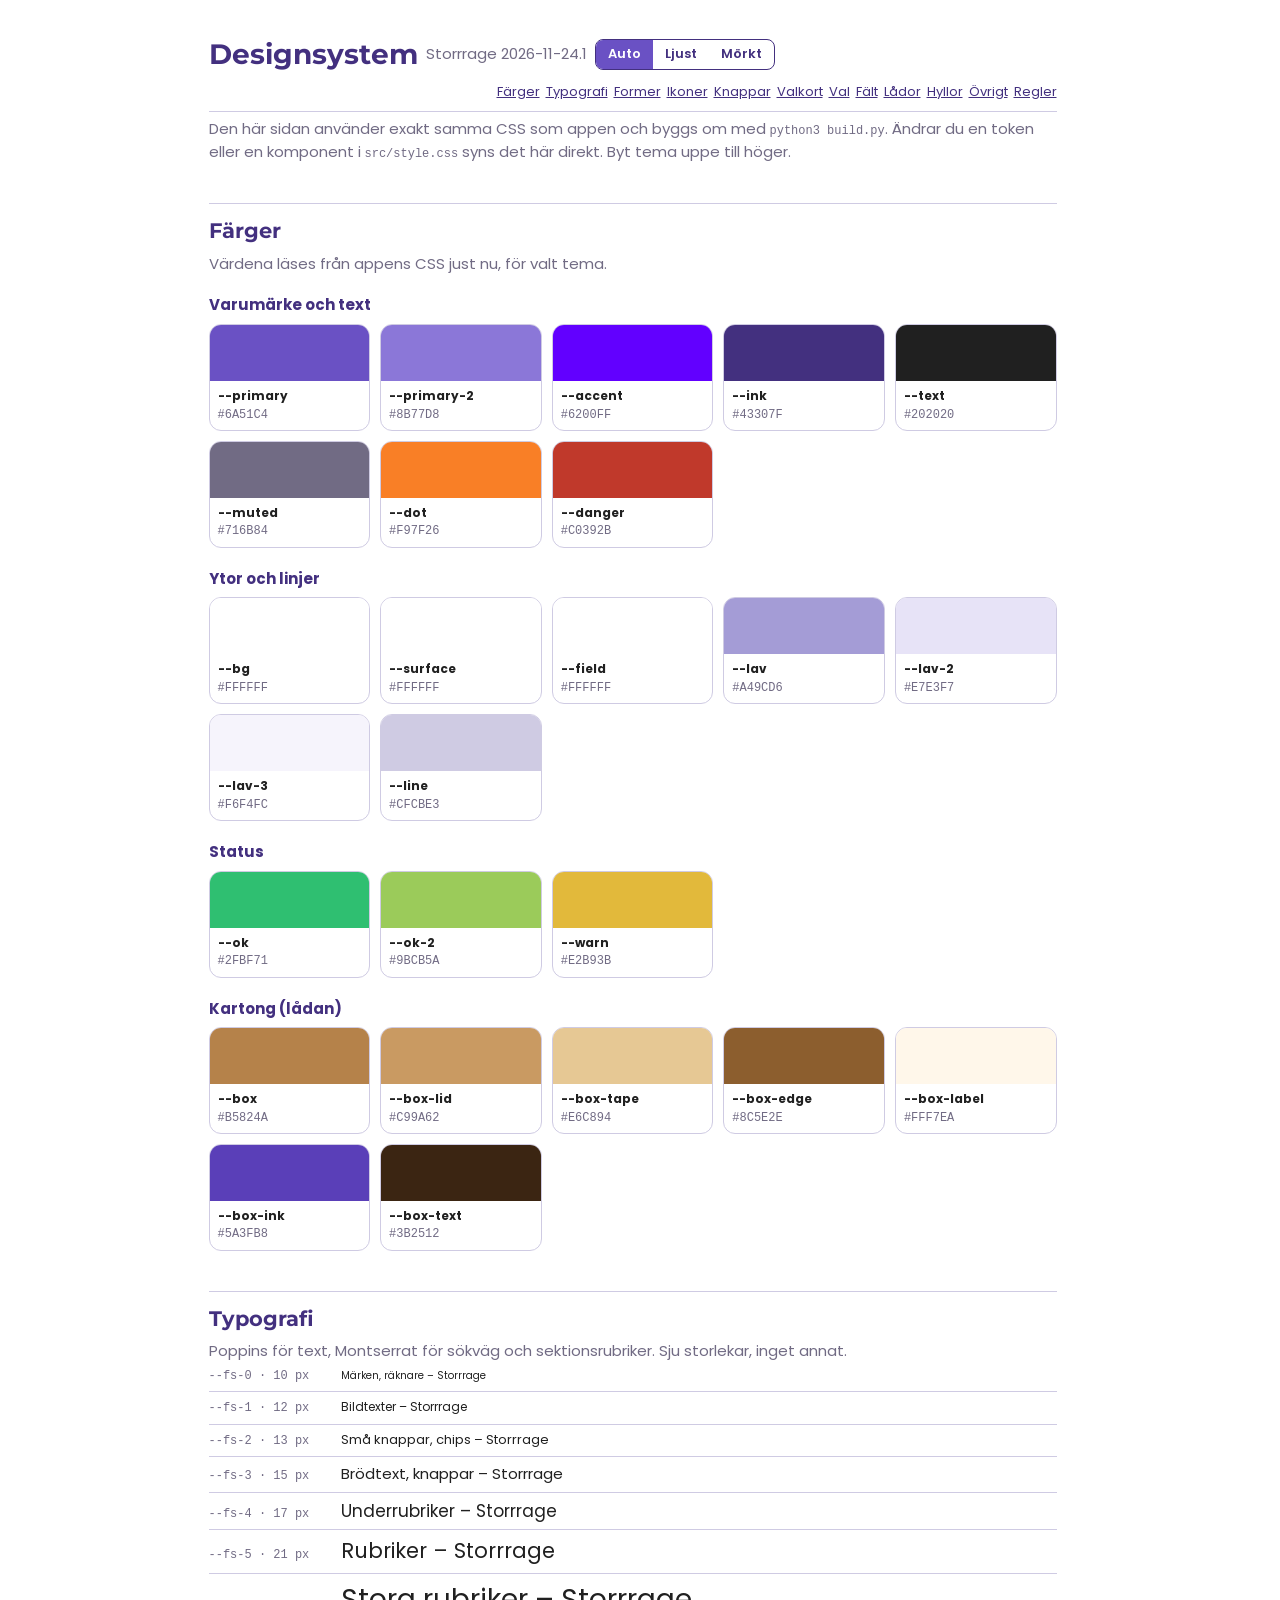
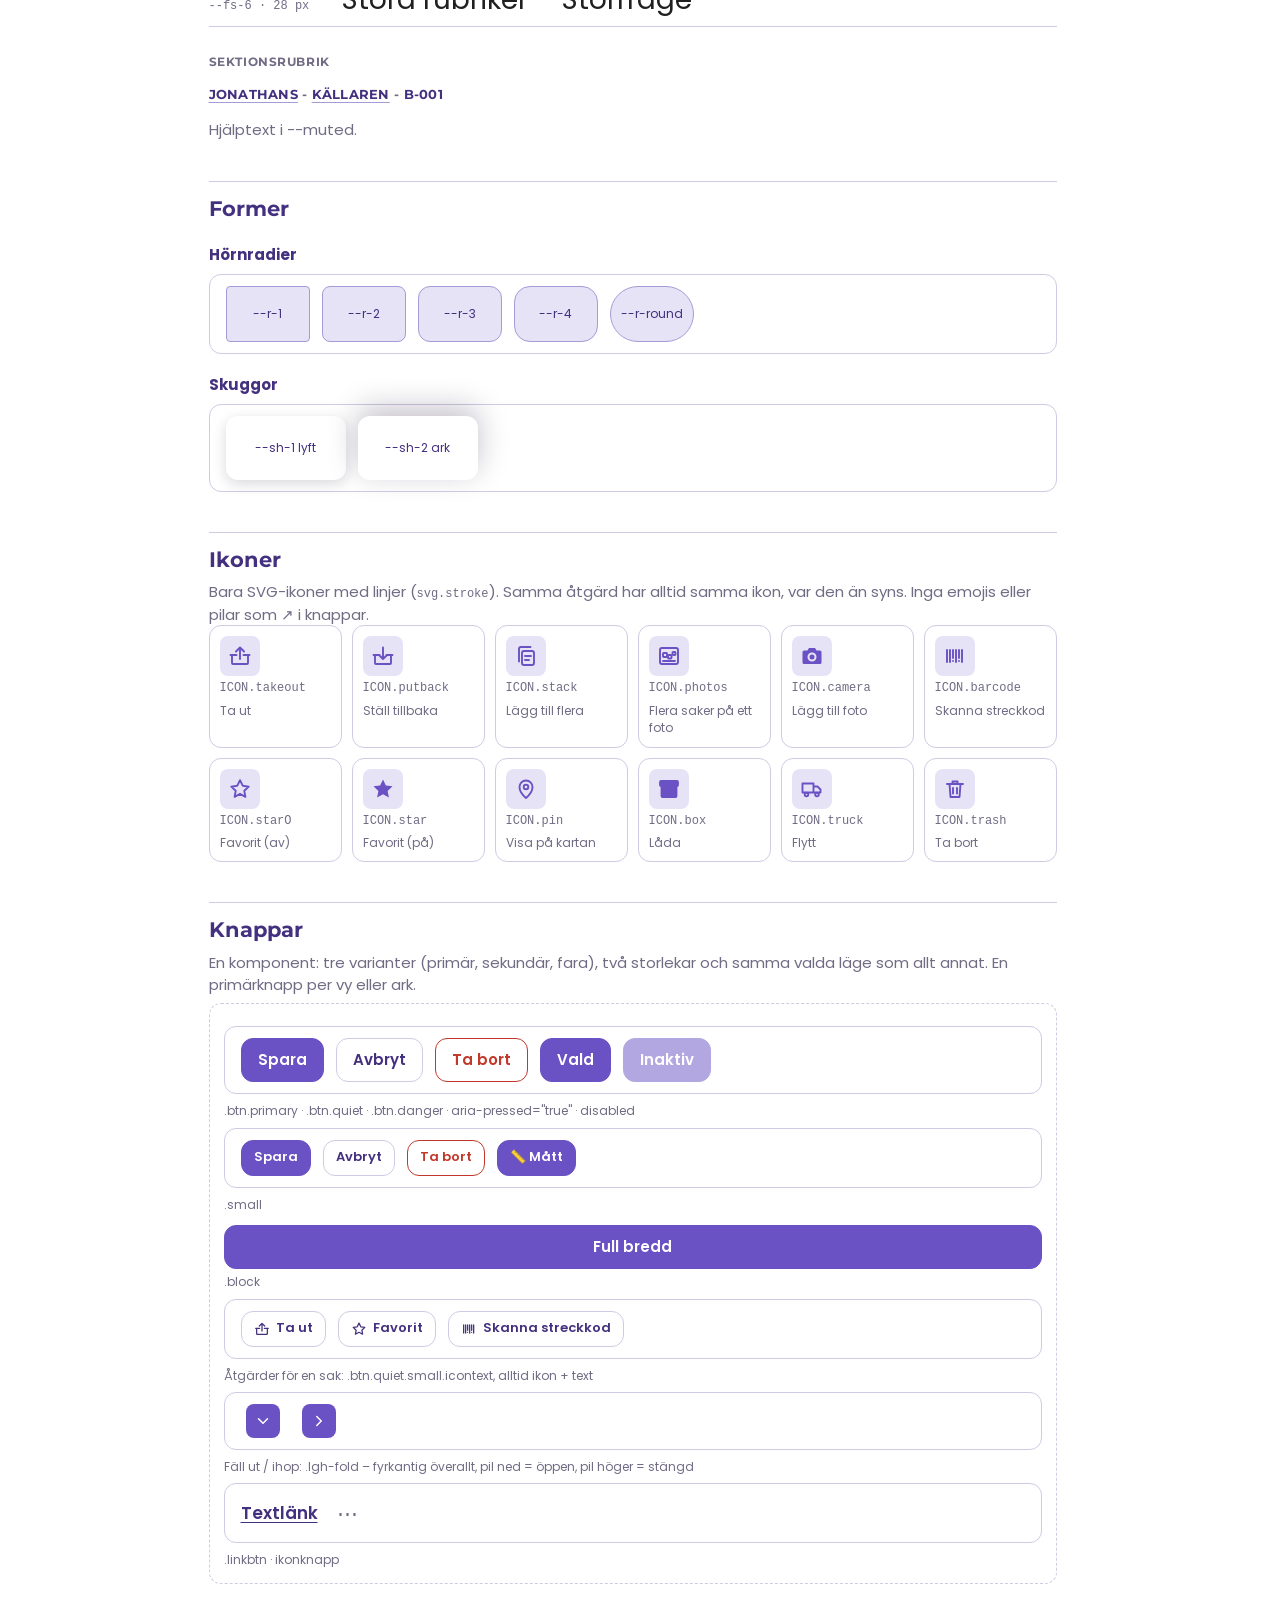
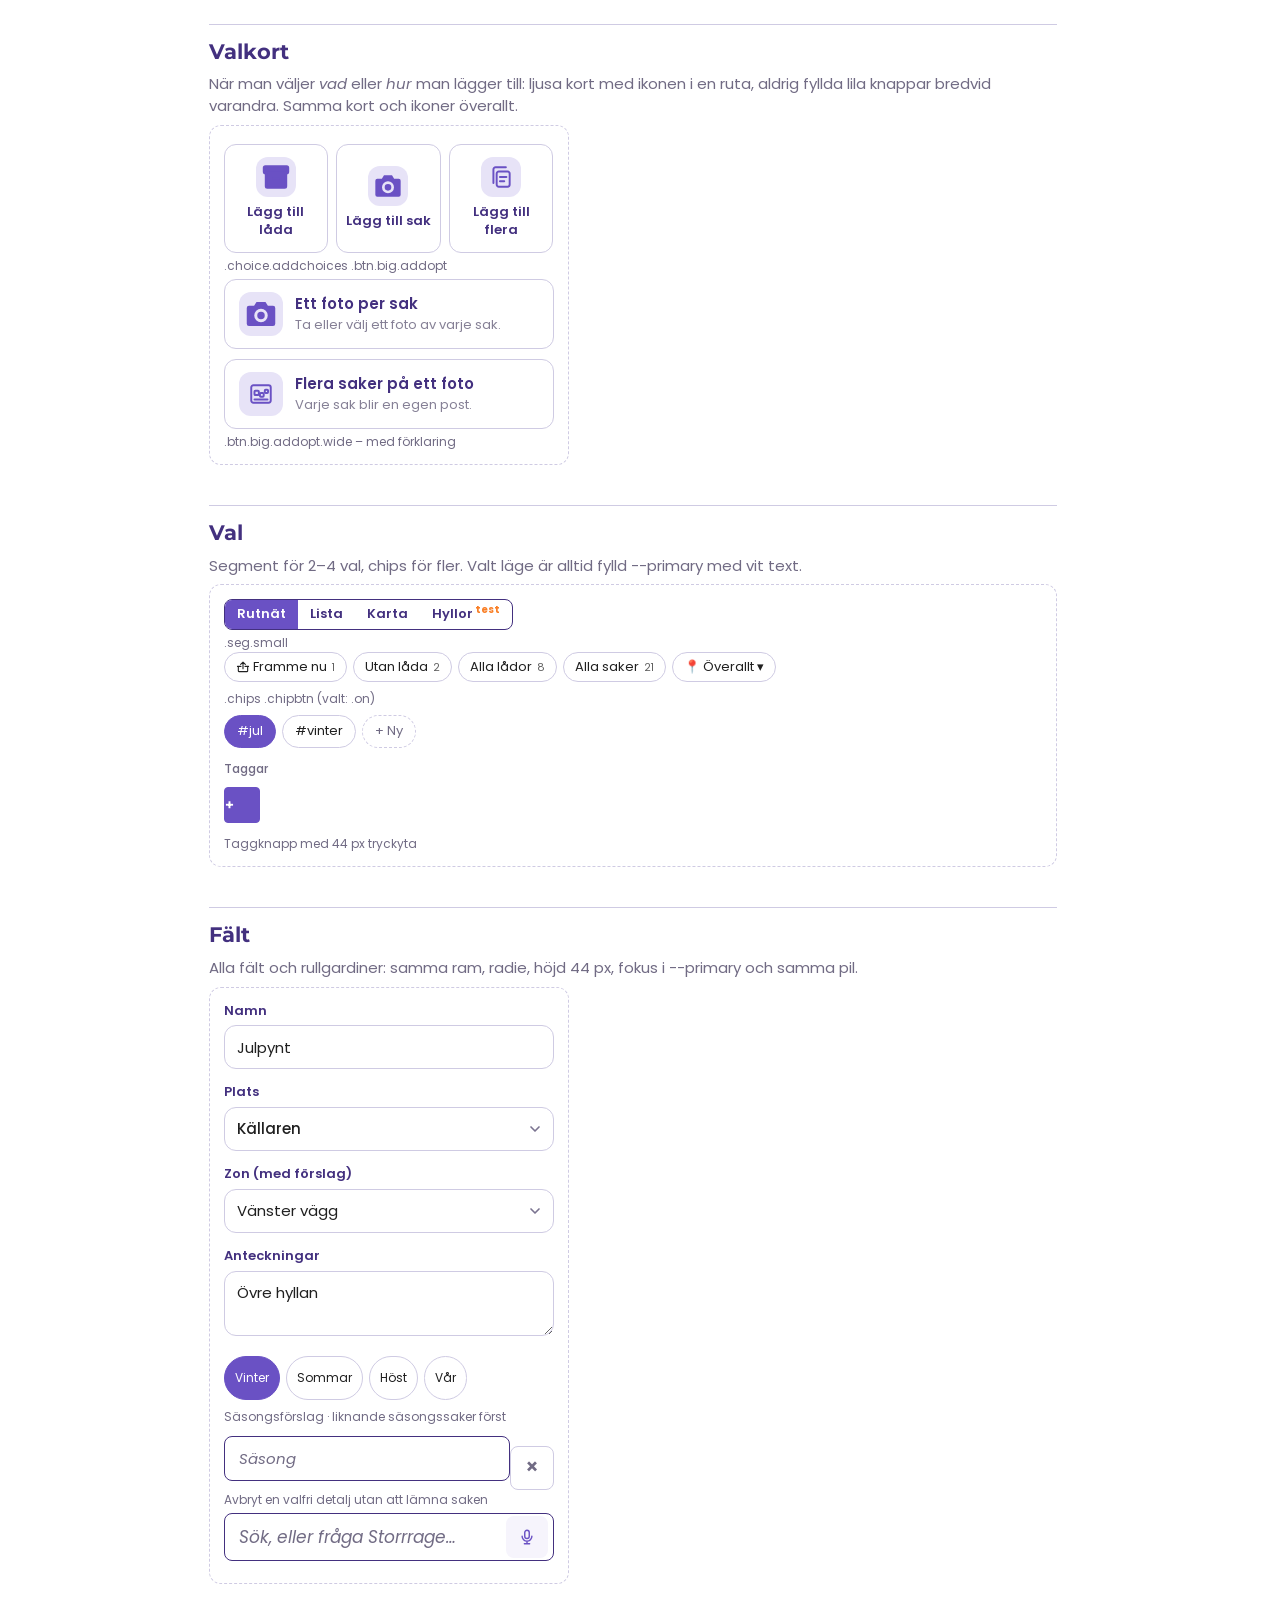
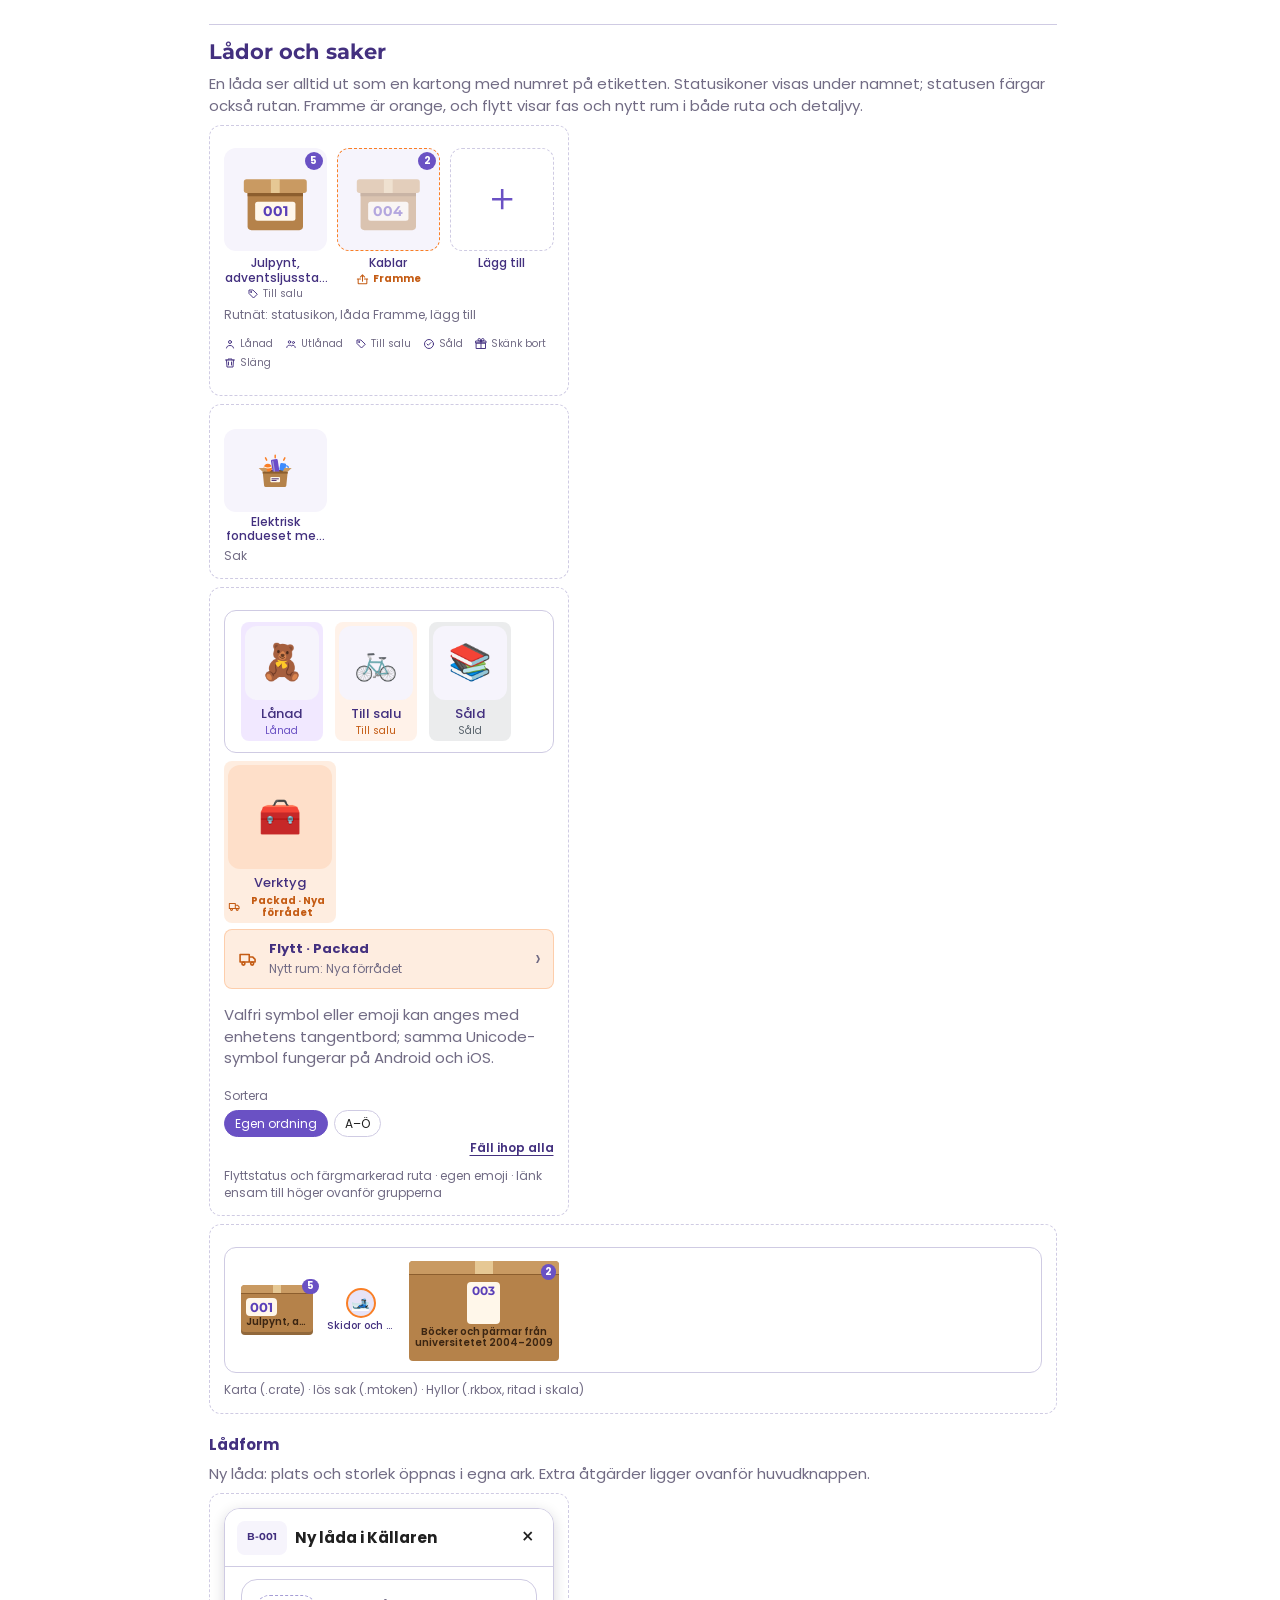
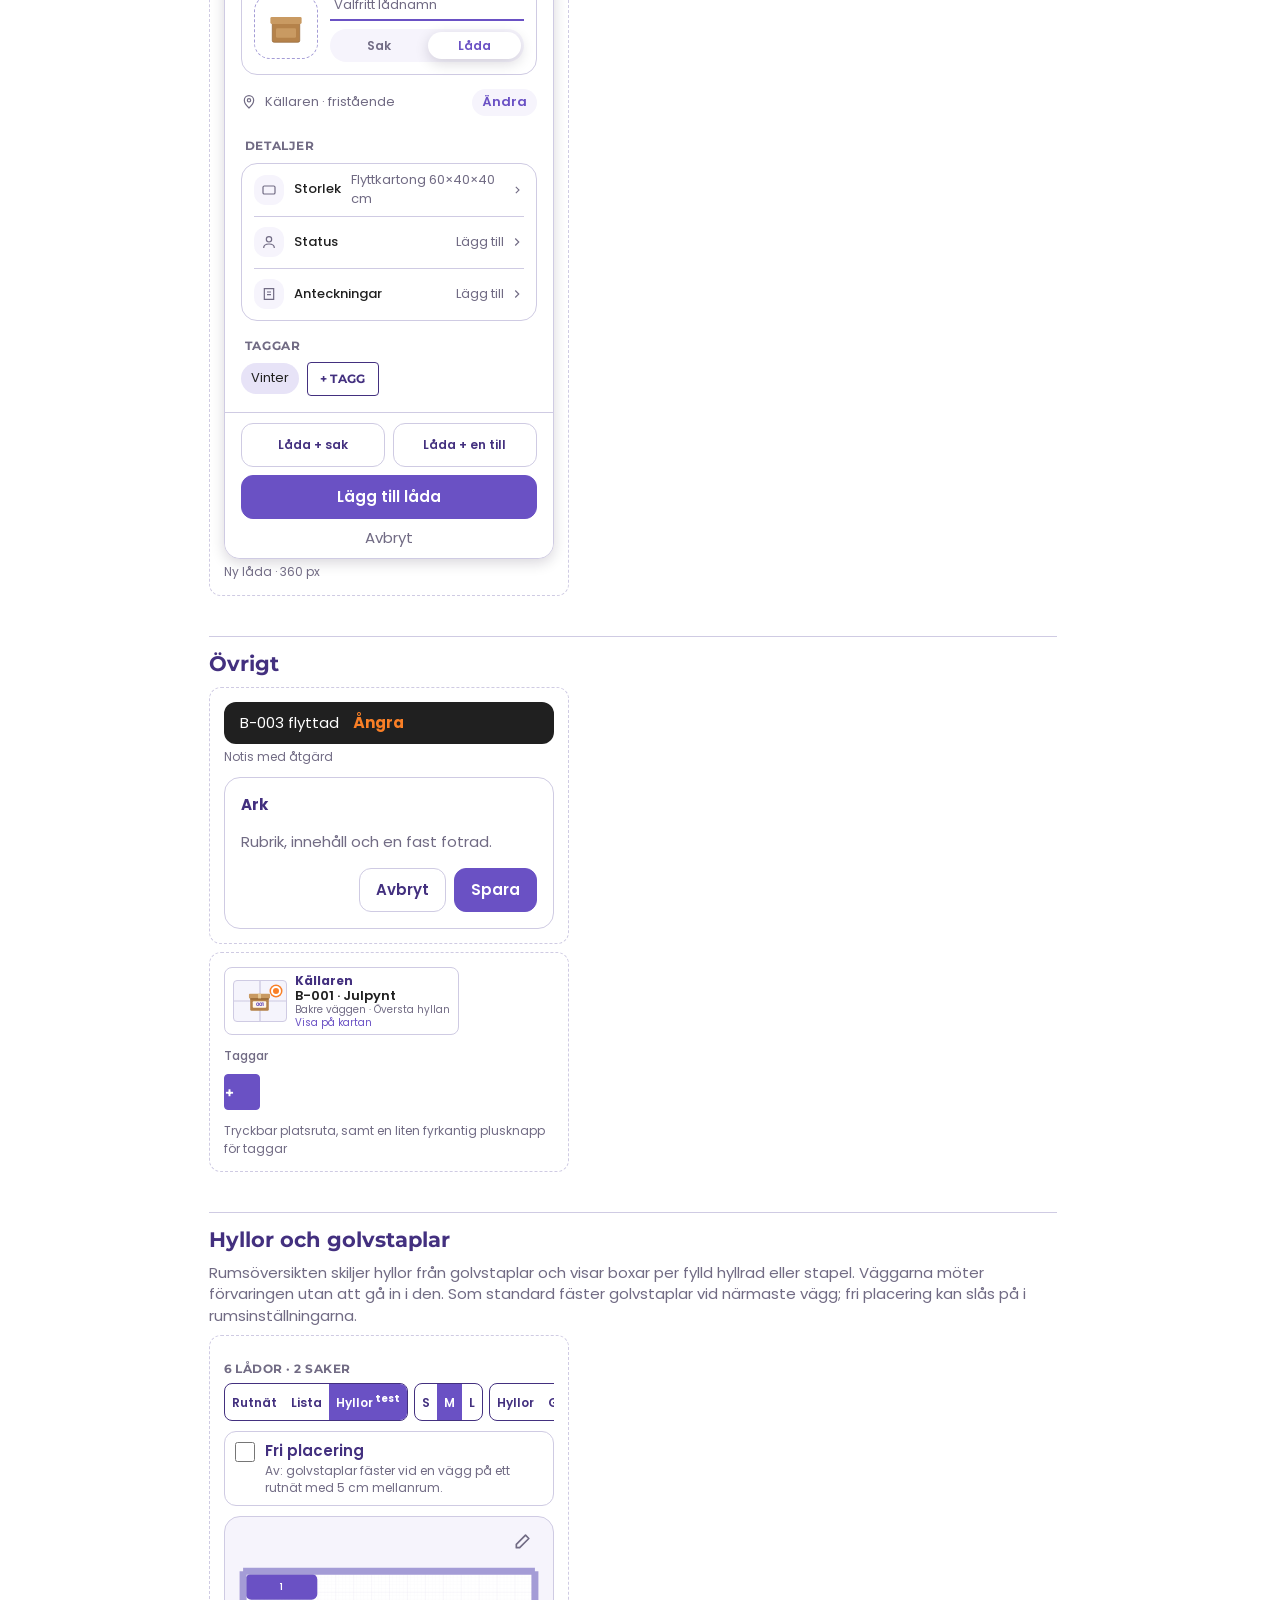
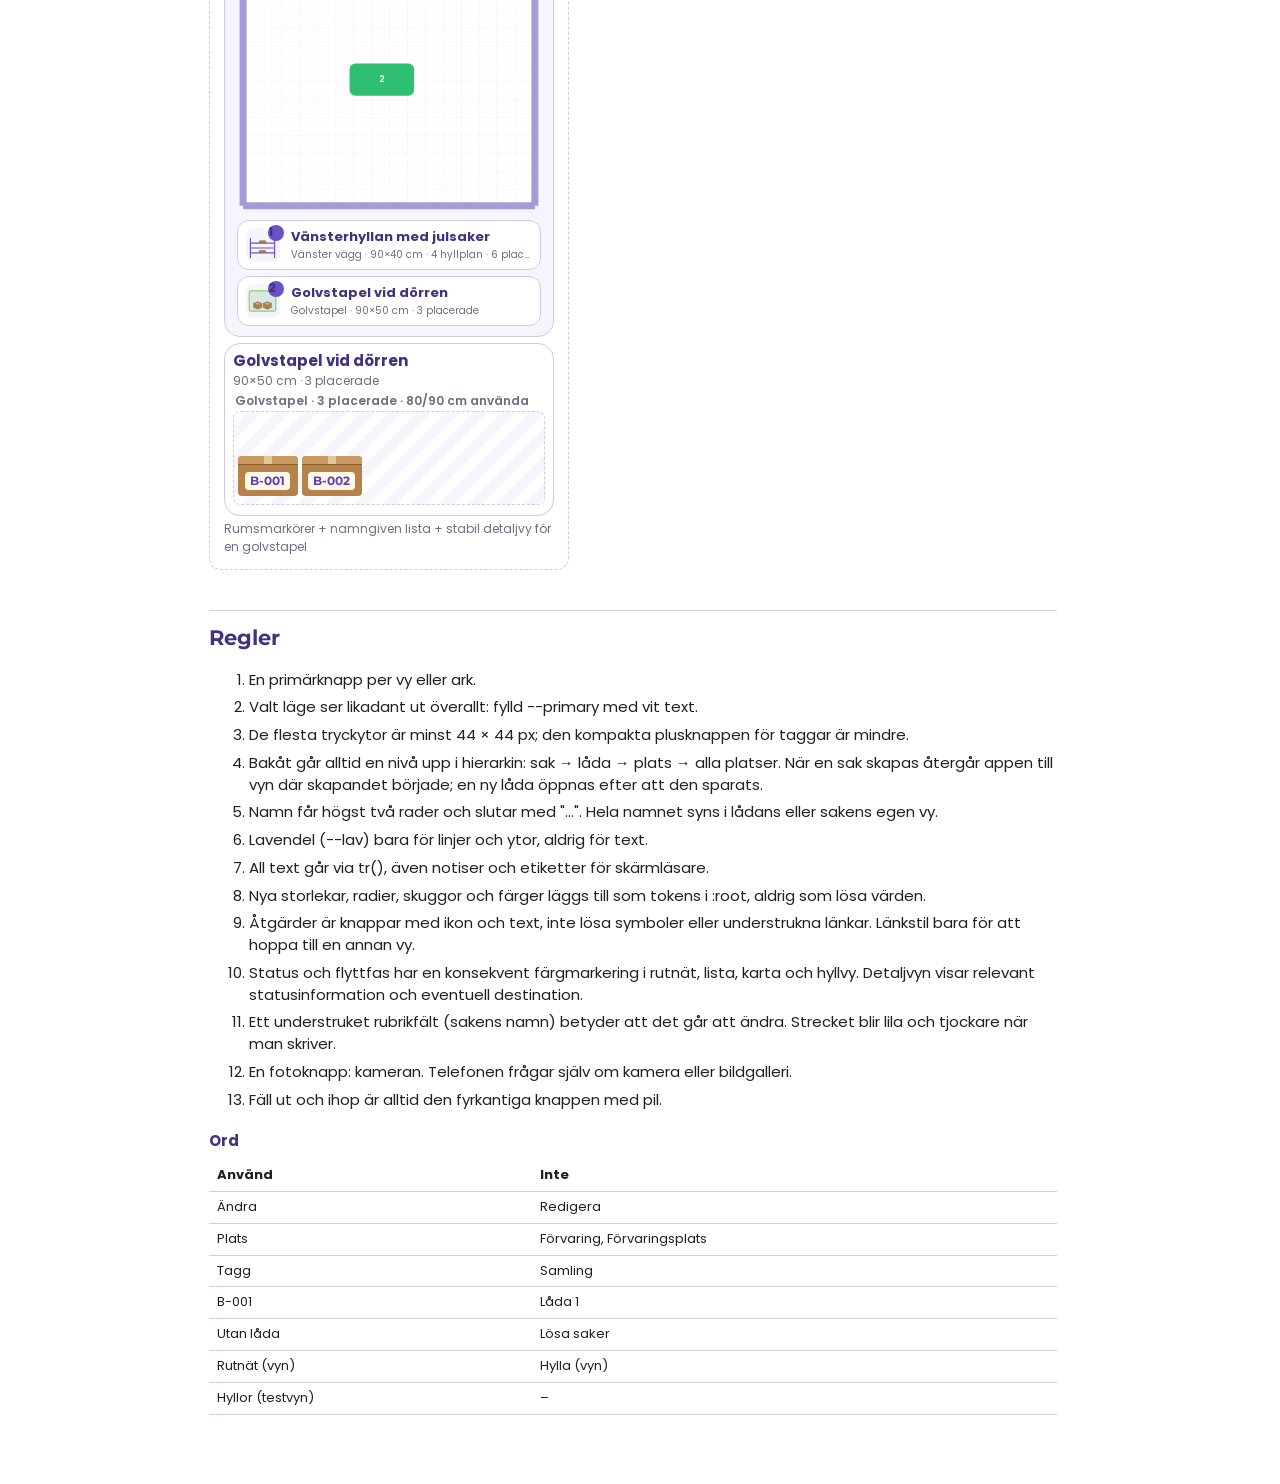
==== styleguide.html @ 36dd6cde "Itemsidan i add-designen Samma komponenter (ad-) som lådformuläret: foto och namn i kort, pillerknap" ====
<!doctype html>
<html lang="sv">
<head>
<meta charset="utf-8">
<meta name="viewport" content="width=device-width, initial-scale=1, viewport-fit=cover">
<title>Storrrage – designsystem</title>
<style>
@font-face{font-family:Poppins;src:url("./fonts/Poppins-Regular.ttf") format("truetype");font-style:normal;font-weight:400;font-display:swap}
@font-face{font-family:Poppins;src:url("./fonts/Poppins-Medium.ttf") format("truetype");font-style:normal;font-weight:500;font-display:swap}
@font-face{font-family:Poppins;src:url("./fonts/Poppins-SemiBold.ttf") format("truetype");font-style:normal;font-weight:600;font-display:swap}
@font-face{font-family:Poppins;src:url("./fonts/Poppins-Bold.ttf") format("truetype");font-style:normal;font-weight:700;font-display:swap}
@font-face{font-family:Poppins;src:url("./fonts/Poppins-Italic.ttf") format("truetype");font-style:italic;font-weight:400;font-display:swap}
@font-face{font-family:Montserrat;src:url("./fonts/Montserrat-Bold.ttf") format("truetype");font-style:normal;font-weight:700;font-display:swap}
:root{
  --primary:#6A51C4; --primary-2:#8B77D8; --accent:#6200FF; --lav:#A49CD6; --lav-2:#E7E3F7; --lav-3:#F6F4FC;
  --dot:#F97F26; --black:#202020; --bg:#FFFFFF; --surface:#FFFFFF; --ink:#43307F; --text:#202020; --muted:#716B84; --line:#CFCBE3; --danger:#C0392B;
  --tile:#6A51C4; --tile-ink:#FFFFFF; --current:#202020; --field:#FFFFFF;
  --ui:"Poppins", "Segoe UI", Roboto, Arial, sans-serif;
  --caps:"Montserrat", "Poppins", Arial, sans-serif;
  --tabh:62px;
  --fs-0:.625rem; --fs-1:.75rem; --fs-2:.8125rem; --fs-3:.9375rem; --fs-4:1.0625rem; --fs-5:1.3125rem; --fs-6:1.75rem;
  --r-1:4px; --r-2:8px; --r-3:12px; --r-4:16px; --r-round:999px;
  --sh-1:0 4px 14px rgba(20,8,40,.16); --sh-2:0 -8px 30px rgba(20,8,40,.25);
  --ok:#2FBF71; --ok-2:#9BCB5A; --warn:#E2B93B;
  --box:#B5824A; --box-lid:#C99A62; --box-tape:#E6C894; --box-edge:#8C5E2E; --box-label:#FFF7EA; --box-ink:#5A3FB8; --box-text:#3B2512;
  box-sizing:border-box; color-scheme:light;
  padding-top:env(safe-area-inset-top,0px); padding-bottom:env(safe-area-inset-bottom,0px);
}
html{scrollbar-gutter:stable}
@media (prefers-color-scheme:dark){ :root:not([data-theme="light"]){
  --bg:#17151F; --surface:#221F2D; --ink:#E7E2F8; --text:#ECEAF2; --muted:#A9A3BD; --line:#3A3550; --lav-2:#2D2842; --lav-3:#1F1C2A; --accent:#B6A1FF;
  --tile:#7A63D3; --current:#000000; --field:#17151F; --primary:#7A63D3; --primary-2:#9583DE; color-scheme:dark; } }
:root[data-theme="dark"]{ --bg:#17151F; --surface:#221F2D; --ink:#E7E2F8; --text:#ECEAF2; --muted:#A9A3BD; --line:#3A3550; --lav-2:#2D2842; --lav-3:#1F1C2A; --accent:#B6A1FF;
  --tile:#7A63D3; --current:#000000; --field:#17151F; --primary:#7A63D3; --primary-2:#9583DE; color-scheme:dark; }
*,*::before,*::after{box-sizing:inherit}
html{scroll-padding-top:env(safe-area-inset-top,0px);-webkit-text-size-adjust:100%}
html,body{max-width:100%;overflow-x:clip}
body{min-height:100vh;min-height:100dvh;margin:0;background:var(--bg);color:var(--text);font-family:var(--ui);font-size:var(--fs-3);line-height:1.45;-webkit-font-smoothing:antialiased}
img{max-width:100%;display:block}
button,input,select,textarea{font:inherit;color:inherit}
button{cursor:pointer}
:focus-visible{outline:2px solid var(--accent);outline-offset:2px}
svg{width:1em;height:1em;fill:currentColor}

/* top bar */
.topbar{position:sticky;top:env(safe-area-inset-top,0px);z-index:5;background:var(--bg);display:flex;align-items:center;justify-content:space-between;padding:12px 16px}
.logo{width:32px;height:32px;border:none;background:none;padding:0;display:block}
.logo .logosvg,.logobig .logosvg{width:100%;height:100%;display:block}
.logobig{width:132px;height:132px;margin:0 auto}
.burger{border:none;background:none;padding:6px;color:var(--ink);display:grid;place-items:center}
.burger svg{width:30px;height:30px}
.statusline{margin:10px 16px 4px;font-size:var(--fs-2);color:var(--muted)}
.wrap{max-width:560px;margin:0 auto;padding:6px 16px calc(var(--tabh) + 96px + env(safe-area-inset-bottom,0px))}
body.onboarding .tabbar,body.onboarding .fab,body.onboarding .topbar{display:none}

/* headings */
.crumbs{font-family:var(--caps);font-weight:700;font-size:var(--fs-2);letter-spacing:.02em;color:var(--ink);text-transform:uppercase;margin:14px 0 2px;line-height:1.5;word-break:break-word}
.crumbs button{border:none;background:none;padding:0;font:inherit;color:inherit;letter-spacing:inherit;text-transform:inherit;text-decoration:underline;text-decoration-color:var(--lav);text-underline-offset:3px}
.crumbs .sep{color:var(--muted)}
.tagline{font-family:var(--caps);font-weight:700;font-size:var(--fs-1);letter-spacing:.04em;color:var(--muted);text-transform:uppercase;margin:0 0 18px}
h2.section{font-family:var(--caps);font-weight:700;font-size:var(--fs-1);letter-spacing:.05em;color:var(--muted);text-transform:uppercase;margin:26px 0 10px}
.hint{color:var(--muted);font-size:var(--fs-3)}
.proof{color:var(--muted);font-size:var(--fs-1)}
.pf-name-hint{margin:-6px 0 10px}
.center{text-align:center}
.status{margin-top:40px;color:var(--muted);text-align:center}

/* tiles */
.grid{display:grid;grid-template-columns:repeat(2,minmax(0,1fr));gap:16px;margin-top:10px}
@media (min-width:520px){.grid{grid-template-columns:repeat(3,minmax(0,1fr))}}
.tile{position:relative;aspect-ratio:6/5;border-radius:var(--r-1);border:none;background:var(--tile);color:var(--tile-ink);display:flex;flex-direction:column;align-items:center;justify-content:center;padding:10px;text-align:center;font-weight:700;font-size:var(--fs-3);line-height:1.25;-webkit-user-select:none;user-select:none;-webkit-touch-callout:none;min-width:0}
.tile .tname{overflow-wrap:break-word;hyphens:auto}
.tile .tcode{font-weight:500;font-size:var(--fs-1);opacity:.75;margin-top:4px}
.tile.current{background:var(--current)}
.tile.add{background:transparent;border:1.5px solid var(--ink);color:var(--ink);font-size:var(--fs-5);font-weight:500}
.tile.add .add-sign{font-size:var(--fs-5);line-height:1}
.tile.add .add-label{font-size:var(--fs-2);font-weight:600;margin-top:4px}
.tile:active,.itile:active{transform:scale(.97)}
.dot{position:absolute;top:-5px;right:-5px;width:11px;height:11px;border-radius:50%;background:var(--dot);border:2px solid var(--bg)}
.dot.inline{position:relative;display:inline-block;top:-8px;right:auto;margin-left:2px;width:9px;height:9px;border:none}
.igrid{display:grid;grid-template-columns:repeat(3,minmax(0,1fr));gap:14px 10px;margin-top:10px}
.itile{position:relative;border:none;background:none;padding:0;text-align:center;color:var(--ink);-webkit-user-select:none;user-select:none;-webkit-touch-callout:none;min-width:0}
.itile .timg{position:relative;display:grid;place-items:center;aspect-ratio:1;border-radius:var(--r-2);background:var(--lav-3);overflow:visible}
.itile .timg img{width:100%;height:100%;object-fit:cover;border-radius:var(--r-2)}
.itile .ticon{font-size:2.2rem;line-height:1;font-family:"Noto Color Emoji","Apple Color Emoji","Segoe UI Emoji",sans-serif}
.itile .tname{display:block;font-weight:500;font-size:var(--fs-2);line-height:1.25;margin-top:6px;overflow-wrap:break-word;hyphens:auto}
.tilestatus,.tileout{display:flex;align-items:center;justify-content:center;gap:4px;margin-top:3px;font-size:var(--fs-0);line-height:1.2}
.tilestatus{color:var(--muted)}
.tilestatus svg{width:12px;height:12px;flex:none;color:var(--ink)}
.tileout{color:var(--dot);font-weight:700}
.tileout svg{width:13px;height:13px;flex:none}
.status-samples{display:flex;flex-wrap:wrap;gap:4px 12px;margin:12px 0}
.itile .tcap{display:flex;gap:3px;justify-content:center;align-items:center;font-size:var(--fs-1);color:var(--muted);margin-top:2px}
.itile .tcap svg{width:11px;height:11px}
.itile.add .timg{border:1.5px dashed var(--line);background:transparent;font-size:var(--fs-6);color:var(--ink)}

/* box page bar */
.boxbar{display:flex;align-items:center;gap:8px;margin:-6px 0 6px;flex-wrap:wrap}
.qr{width:44px;height:44px;padding:4px;background:#fff;border:1px solid var(--line);border-radius:var(--r-1)}
.qr svg{width:100%;height:100%;display:block;fill:initial}
.bphoto{width:44px;height:44px;padding:0;border:none;border-radius:var(--r-1);overflow:hidden;margin-left:auto}
.bphoto img{width:100%;height:100%;object-fit:cover}

/* inputs */
.input,.search{width:100%;padding:11px 14px;border:1.5px solid var(--ink);border-radius:var(--r-2);background:var(--field);color:var(--text)}
.input::placeholder,.search::placeholder,.fl input::placeholder,.fl textarea::placeholder,.title::placeholder{color:var(--muted);font-style:italic}
.search{margin:0 0 8px}
.title{width:100%;border:none;border-bottom:1.5px solid var(--line);background:transparent;font-family:var(--caps);font-weight:700;font-size:var(--fs-4);color:var(--ink);padding:6px 0;margin:2px 0 14px;text-transform:uppercase;letter-spacing:.01em}
.title:focus{outline:none;border-bottom-color:var(--accent)}
.fl{position:relative;border:1.5px solid var(--ink);border-radius:var(--r-2);margin:10px 0;background:var(--field)}
.fl input,.fl textarea,.fl select{width:100%;border:none;background:transparent;padding:11px 14px;color:var(--text);border-radius:var(--r-2);min-width:0}
.fl textarea{min-height:68px;resize:vertical}
.fl input:focus,.fl textarea:focus,.fl select:focus{outline:none}
.fl:focus-within{border-color:var(--accent)}
.fl > label{position:absolute;top:-9px;left:10px;padding:0 4px;background:var(--field);font-size:var(--fs-1);color:var(--muted);pointer-events:none;transition:opacity .15s}
.fl input:placeholder-shown ~ label,.fl textarea:placeholder-shown ~ label{opacity:0}
.fl > label.always{opacity:1}
.optional-field{position:relative;padding-right:44px}
.btn.small.optcancel{position:absolute;right:0;top:10px;width:44px;height:44px;min-height:44px;padding:0;border-radius:var(--r-2);color:var(--muted);font-size:var(--fs-5)}
.season-suggestions{margin:0 0 8px}
.season-suggestions .chipbtn{min-height:44px}
.fl.two{display:flex;flex-wrap:wrap;align-items:center}
.fl.two input{flex:1 1 140px}
.fl.two select{flex:1 1 150px;color:var(--muted);font-size:var(--fs-2)}
.notify{display:block;font-size:var(--fs-2);color:var(--muted);padding:0 14px 10px;margin-top:-4px}
.notify.due{color:var(--dot)}
.notify .dot{top:-2px;right:auto;margin-left:4px;position:relative;display:inline-block;border:none}
.fl.att{padding:16px 14px 10px}
.attrow{display:flex;align-items:center;gap:8px;padding:4px 0;color:var(--ink)}
.attrow span{flex:1;min-width:0;overflow-wrap:anywhere}
.attrow button{border:none;background:none;color:var(--ink);padding:4px;display:grid;place-items:center}
.attrow button svg{width:18px;height:18px}
.addfile{display:inline-flex;align-items:center;min-height:44px;background:var(--primary);color:#fff;border-radius:var(--r-2);font-size:var(--fs-2);font-weight:500;padding:8px 12px;cursor:pointer}
.locbox{position:relative;margin:16px 2px 10px}
.locbox .lab{font-size:var(--fs-1);color:var(--muted);font-weight:500}
.locbox p{margin:0;color:var(--ink);padding-right:60px}
.locbox .linkbtn{position:absolute;right:0;top:12px}
.tags{display:flex;flex-wrap:wrap;gap:8px;margin:12px 0}
.tag{border:1.5px solid var(--ink);background:transparent;color:var(--ink);border-radius:var(--r-1);padding:7px 12px;font-family:var(--caps);font-size:var(--fs-1);font-weight:600;text-transform:uppercase;letter-spacing:.03em}
.tag.plus{display:inline-grid;place-items:center;width:36px;height:36px;min-width:0;min-height:0;background:var(--primary);border-color:var(--primary);color:#fff;font-size:var(--fs-3);padding:0}
.adddetail{color:var(--muted);font-style:italic;margin:4px 0 14px}
.hero{position:relative;width:min(70%,280px);margin:0 auto 10px}
.heroimg{display:block;width:100%;aspect-ratio:1;border:none;padding:0;background:var(--lav-2);border-radius:var(--r-1);overflow:hidden}
.heroimg img{width:100%;height:100%;object-fit:contain;background:#fff}
.heroimg.empty{display:grid;place-items:center}
.heroimg .ticon{font-size:4rem;opacity:.6;font-family:"Noto Color Emoji","Apple Color Emoji","Segoe UI Emoji",sans-serif}
.cam{position:absolute;right:-16px;bottom:-14px;width:46px;height:46px;border-radius:50%;background:var(--primary);color:#fff;display:grid;place-items:center;cursor:pointer;box-shadow:var(--sh-1)}
.cam svg{width:20px;height:20px}
button.cam{border:0;padding:0}
.thumbs{display:flex;gap:8px;overflow-x:auto;margin:18px 0 6px;padding:6px 2px}
.th{position:relative;flex:none}
.th > button:first-child{width:58px;height:58px;padding:0;border:none;border-radius:var(--r-1);overflow:hidden;display:block}
.th img{width:100%;height:100%;object-fit:cover}
.th .x,.attrow .x{position:absolute;top:-6px;right:-6px;width:22px;height:22px;border-radius:50%;border:none;background:var(--black);color:#fff;font-size:var(--fs-3);line-height:1;display:grid;place-items:center;padding:0}
.attrow .x{position:static;background:none;color:var(--muted);font-size:var(--fs-4)}

/* lists (profile, settings) */
.list{display:flex;flex-direction:column;gap:10px;margin:16px 0}
.row{display:flex;align-items:center;gap:14px;width:100%;padding:11px 16px;border:1.5px solid var(--black);border-radius:var(--r-1);background:var(--surface);color:var(--text);text-align:left;font-size:var(--fs-4)}
.row svg{width:18px;height:18px;flex:none}
.row span{flex:1;min-width:0}
.row em{font-style:normal;color:var(--muted);font-size:var(--fs-2)}
.row .count{background:var(--dot);color:#fff;border-radius:var(--r-round);font-size:var(--fs-1);padding:1px 8px}
.row.static{cursor:default}
.prow{display:flex;justify-content:space-between;align-items:center;gap:10px;padding:9px 0;border-bottom:1px solid var(--line)}
.dues{display:flex;flex-direction:column;gap:14px;margin-top:12px}
.due{display:grid;grid-template-columns:96px 1fr;gap:12px;align-items:start}
.dueact{display:flex;flex-direction:column;gap:6px;align-items:flex-start}

/* buttons */
.btn{border:1.5px solid var(--line);background:var(--surface);color:var(--ink);padding:10px 16px;min-height:44px;border-radius:var(--r-3);font-weight:600;font-size:var(--fs-3);white-space:nowrap}
.btn.primary{background:var(--primary);border-color:var(--primary);color:#fff}
.btn.quiet{border-color:var(--line);background:var(--surface);color:var(--ink)}
.btn.danger{border-color:var(--danger);color:var(--danger);background:transparent}
.btn.on,.btn[aria-pressed="true"]{background:var(--primary);border-color:var(--primary);color:#fff}
.btn.small{padding:6px 12px;min-height:36px;font-size:var(--fs-2)}
.btn.block{display:block;width:100%;margin-top:12px}
.btn:disabled{opacity:.5}
.btn.big{display:flex;flex-direction:column;align-items:center;gap:8px;padding:18px 10px;white-space:normal;flex:1;background:var(--primary);border-color:var(--primary);color:#fff;font-weight:600}
.btn.big svg{width:28px;height:28px}
.choice{display:flex;gap:12px;margin:8px 0 6px}
.iconbtn,.linkbtn{border:none;background:none;padding:0;color:var(--ink);font-weight:600;text-decoration:underline;text-underline-offset:3px}
.banner{background:var(--lav-3);border-left:4px solid var(--dot);padding:10px 14px;border-radius:var(--r-2);margin:0 0 16px;display:flex;gap:10px;align-items:center;flex-wrap:wrap}
.banner span{flex:1;min-width:180px;font-size:var(--fs-3)}

/* tab bar + talk button */
.tabbar{position:fixed;left:0;right:0;bottom:0;z-index:6;display:grid;grid-template-columns:repeat(3,1fr);background:var(--bg);border-top:1px solid var(--line);padding-bottom:env(safe-area-inset-bottom,0px)}
.tabbar button{position:relative;border:none;background:none;height:var(--tabh);padding:0;display:flex;flex-direction:column;align-items:center;justify-content:center;gap:2px;color:var(--ink);font-size:var(--fs-1);font-weight:500}
.tabbar button svg{display:block;flex:none;width:22px;height:22px}
.tabbar button.on{color:var(--accent)}
.tabbar button.on::before{content:"";position:absolute;top:-2px;left:0;right:0;height:3px;background:var(--accent)}
.tabbar .dot{top:10px;right:calc(50% - 16px);width:9px;height:9px}
.fab{position:fixed;right:16px;bottom:calc(var(--tabh) + 16px + env(safe-area-inset-bottom,0px));z-index:6;width:58px;height:58px;border-radius:50%;border:none;background:var(--primary);color:#fff;display:grid;place-items:center;box-shadow:var(--sh-1)}
.fab svg{width:26px;height:26px}

/* welcome */
.welcome{max-width:340px;margin:0 auto;padding:40px 0 20px;text-align:center;display:flex;flex-direction:column;gap:12px}
.welcome h1{font-size:var(--fs-6);color:var(--ink);margin:20px 0 0;font-weight:700}
.welcome p{color:var(--ink);margin:0 0 18px}

/* sheets */
dialog{border:none;border-radius:var(--r-4);padding:0;background:var(--surface);color:var(--text);width:min(520px,calc(100vw - 20px));max-height:calc(100vh - 40px);max-height:calc(100dvh - 40px);overflow:hidden;overscroll-behavior:contain}
dialog::backdrop{background:rgba(20,8,40,.55)}
.sheet{padding:20px;max-height:calc(100vh - 40px);max-height:calc(100dvh - 40px);overflow-y:auto;overscroll-behavior:contain;-webkit-overflow-scrolling:touch}
.sheet h3{margin:0 0 14px;font-size:var(--fs-4);color:var(--ink);font-weight:700}
.field{display:block;margin-bottom:14px}
.field>span{display:block;font-size:var(--fs-2);font-weight:600;margin-bottom:5px;color:var(--ink)}
.field input,.field select,.field textarea{width:100%;padding:10px 12px;border:1.5px solid var(--ink);border-radius:var(--r-2);background:var(--field);color:var(--text)}
.field.compact input{padding-top:7px;padding-bottom:7px}
.field textarea{min-height:70px;resize:vertical}
.row2{display:grid;grid-template-columns:1fr 1fr;gap:12px}
.sheet-foot{display:flex;gap:8px;justify-content:flex-end;flex-wrap:wrap;margin-top:6px}
.sheet-foot .spacer{flex:1}
.menu{display:flex;flex-direction:column;gap:8px}
.menu .btn{text-align:left}
.chip{display:inline-block;font-weight:700;background:var(--primary);color:#fff;padding:1px 8px;border-radius:var(--r-1);font-size:var(--fs-2)}
.chips{display:flex;flex-wrap:wrap;gap:6px;margin-top:7px}
.chipbtn{border:1.5px solid var(--line);background:transparent;border-radius:var(--r-round);padding:6px 12px;font-size:var(--fs-2);color:var(--text)}
.chipbtn.on{background:var(--primary);color:#fff;border-color:var(--primary)}
.chipbtn.add{border-style:dashed;color:var(--muted)}
.photos{display:flex;flex-wrap:wrap;gap:8px}
.ph{position:relative;width:84px;height:84px}
.ph img{width:100%;height:100%;object-fit:cover;border-radius:var(--r-2)}
.ph button{position:absolute;top:3px;right:3px;width:26px;height:26px;border-radius:50%;border:none;background:rgba(0,0,0,.65);color:#fff;line-height:1}
.addph{width:84px;height:84px;border:1.5px dashed var(--line);border-radius:var(--r-2);display:grid;place-items:center;cursor:pointer;color:var(--muted);font-size:var(--fs-2);text-align:center;padding:4px}
.addph input{display:none}
details.more{margin:2px 0 14px}
details.more summary{cursor:pointer;font-weight:600;font-size:var(--fs-3);margin-bottom:10px;color:var(--ink)}
.vlog{max-height:34vh;overflow-y:auto;display:flex;flex-direction:column;gap:6px;margin:8px 0 12px}
.vl{padding:8px 12px;border-radius:var(--r-3);max-width:88%;font-size:var(--fs-3)}
.vl.you{align-self:flex-end;background:var(--primary);color:#fff}
.vl.app{align-self:flex-start;background:var(--lav-3)}
.vl .btn{margin-top:6px;padding:6px 10px}
.vl .src{display:inline-block;font-size:var(--fs-0);font-weight:700;letter-spacing:.04em;text-transform:uppercase;padding:1px 6px;border-radius:var(--r-1);margin-right:6px;vertical-align:1px}
.vl .src.ai{background:var(--lav);color:#fff}
.vl .src.simple{border:1px solid var(--line);color:var(--muted)}
.vlive{background:var(--lav-3);border:1.5px dashed var(--line);border-radius:var(--r-3);padding:10px 12px;margin:0 0 10px;min-height:2.6em}
.mic{display:block;width:100%;padding:20px;border-radius:var(--r-4);border:none;background:var(--primary);color:#fff;font-weight:700;font-size:var(--fs-4)}
.mic.on{background:var(--dot)}
.vtype{display:flex;gap:8px;margin:12px 0}
.vtype input{flex:1;min-width:0;padding:10px 12px;border:1.5px solid var(--ink);border-radius:var(--r-2);background:var(--field);color:var(--text)}
.vrow{display:flex;justify-content:space-between;align-items:center;gap:8px;flex-wrap:wrap;margin-bottom:10px}
.btn.rec{border-color:var(--danger);color:var(--danger)}
.check{display:flex;gap:8px;align-items:center;font-size:var(--fs-3);margin:4px 0 12px}
.help{margin:0 0 4px;padding-left:18px;color:var(--muted);font-size:var(--fs-3)}
.aistat{margin:-4px 0 10px;font-size:var(--fs-2);color:var(--muted)}
.notes{margin-top:8px}
.note{display:flex;flex-wrap:wrap;align-items:center;gap:8px;padding:8px 0;border-bottom:1px solid var(--line)}
.note audio{flex:1 1 220px;height:40px;min-width:0}
.items{list-style:none;margin:0;padding:0}
.item{display:flex;gap:12px;align-items:center;padding:8px 0;width:100%;background:none;border:none;border-bottom:1px solid var(--line);text-align:left;color:var(--text)}
.thumb{width:48px;height:48px;border-radius:var(--r-2);object-fit:cover;flex:none;background:var(--lav-3)}
.thumb.icon{display:grid;place-items:center;font-size:var(--fs-6)}
.item-main{flex:1;min-width:0}
.item-name,.item-sub{display:block}
.item-sub{font-size:var(--fs-2);color:var(--muted)}
video{width:100%;border-radius:var(--r-3);background:#000;aspect-ratio:4/3;object-fit:cover}
.toast{position:fixed;left:50%;transform:translateX(-50%);bottom:calc(var(--tabh) + 86px + env(safe-area-inset-bottom,0px));background:var(--black);color:#fff;padding:10px 16px;border-radius:var(--r-3);max-width:min(92vw,520px);z-index:20;font-size:var(--fs-3)}
#viewer{width:100vw;height:100%;max-width:none;max-height:none;margin:0;padding:0;border-radius:0;background:#000;color:#fff}
#viewer::backdrop{background:#000}
.vwrap{position:absolute;inset:0;display:grid;place-items:center;overflow:hidden;touch-action:none}
.vwrap img{max-width:100%;max-height:100%;transform-origin:center;user-select:none;-webkit-user-drag:none}
.vclose{position:absolute;top:calc(10px + env(safe-area-inset-top,0px));right:12px;width:44px;height:44px;border-radius:50%;border:none;background:rgba(255,255,255,.18);color:#fff;font-size:var(--fs-6)}
.vhint{position:absolute;bottom:calc(12px + env(safe-area-inset-bottom,0px));left:0;right:0;text-align:center;margin:0;font-size:var(--fs-2);opacity:.7}
@media (prefers-reduced-motion:reduce){*{transition:none!important;animation:none!important}}

/* place switcher */
.placebar{display:flex;gap:8px;overflow-x:auto;padding:12px 16px 4px;margin:0 -16px;scrollbar-width:none}
.placebar::-webkit-scrollbar{display:none}
.pchip{position:relative;flex:none;border:1.5px solid var(--ink);background:transparent;color:var(--ink);border-radius:var(--r-1);padding:8px 14px;font-weight:600;font-size:var(--fs-3);-webkit-user-select:none;user-select:none;-webkit-touch-callout:none}
.pchip.on{background:var(--current);border-color:var(--current);color:#fff}
.pchip.add{border-style:dashed;color:var(--muted);border-color:var(--line)}
.pchip .dot{top:-4px;right:-4px;width:10px;height:10px}
.placehead{margin:28px 0 4px;padding-top:14px;border-top:1.5px solid var(--line)}
.placehead button{border:none;background:none;padding:0;font-family:var(--caps);font-weight:700;font-size:var(--fs-3);color:var(--ink);text-transform:uppercase;letter-spacing:.02em}
/* search scope */
.scope{margin:0 0 10px}
.scope .lab{font-size:var(--fs-1);color:var(--muted);font-weight:500}
.scope .chips{margin-top:4px}
.chipbtn.small{padding:4px 10px;font-size:var(--fs-1)}
/* item page: done bar */
.donebar{position:fixed;left:0;right:0;bottom:calc(var(--tabh) + env(safe-area-inset-bottom,0px));z-index:6;display:flex;gap:10px;justify-content:flex-end;padding:10px 16px;background:var(--bg);border-top:1px solid var(--line)}
.donebar .btn{flex:1;max-width:260px}
.donebar .btn.primary{flex:1.3}
.donebar.newitembar{display:grid;grid-template-columns:.85fr 1.3fr .85fr;gap:6px;flex-wrap:nowrap}
.donebar.newitembar .btn{width:100%;min-width:0;max-width:none;flex:none;padding:9px 4px;font-size:clamp(.65rem,2.6vw,.8rem);line-height:1.15;white-space:normal}
.donebar.newitembar .btn.primary{flex:none}
.donebar.edititembar{justify-content:space-between}
body.itemview .fab{display:none}
body.itemview .wrap{padding-bottom:calc(var(--tabh) + 120px + env(safe-area-inset-bottom,0px))}

/* item page v2 */
.title{margin:6px 0 10px;text-align:center}
.fl.group{padding:16px 12px 10px}
.fl.group .pair{display:flex;gap:8px;flex-wrap:wrap}
.fl.group .pair input,.fl.group .pair select,.fl.group input.sub{flex:1 1 140px;border:1.5px solid var(--line);border-radius:var(--r-2);padding:9px 10px;background:var(--field);color:var(--text);min-width:0}
.fl.group input.sub{width:100%;margin-top:8px}
.adddet{margin:14px 0 6px}
.adddet .lab,.tags .lab{display:block;width:100%;font-size:var(--fs-1);color:var(--muted);font-weight:500;margin-bottom:2px}
.adddet .chipbtn{border-style:dashed;color:var(--ink);font-size:var(--fs-2);padding:5px 11px}
.pagetitle{font-family:var(--caps);font-weight:700;font-size:var(--fs-4);color:var(--ink);margin:6px 0 4px;text-transform:uppercase}
/* batch */
.choice.col{flex-direction:column}
.btn.big small{font-weight:400;font-size:var(--fs-2);opacity:.85;line-height:1.3}
label.btn{cursor:pointer;text-align:center}
.brows{display:flex;flex-direction:column;gap:10px;margin:14px 0}
.brow{display:grid;grid-template-columns:72px 1fr auto;gap:10px;align-items:center;padding:8px;border:1.5px solid var(--line);border-radius:var(--r-3)}
.brow.off{opacity:.45}
.bthumb{width:72px;height:72px;padding:0;border:none;border-radius:var(--r-2);overflow:hidden;background:var(--lav-3)}
.bthumb img{width:100%;height:100%;object-fit:cover}
.bmain{min-width:0}
.bmain .input{padding:8px 10px}
.bdet{margin:4px 0 0;font-size:var(--fs-1);color:var(--muted)}
.binc{display:flex;flex-direction:column;align-items:center;gap:2px;font-size:var(--fs-1);color:var(--muted)}
.binc input{width:20px;height:20px;accent-color:var(--primary)}
.morebtn{margin-bottom:12px}
.donebar .btn:disabled{opacity:.45}
/* language switch */
.seg{display:inline-flex;border:1.5px solid var(--ink);border-radius:var(--r-2);overflow:hidden}
.seg button{border:none;background:transparent;color:var(--ink);padding:7px 14px;font-weight:600;font-size:var(--fs-3)}
.langsw{display:flex;justify-content:flex-end;margin:-24px 0 4px}

.aisug{display:flex;align-items:center;justify-content:center;gap:8px;margin:-2px 0 10px}
.testtag{display:inline-block;font-family:var(--caps);font-size:var(--fs-0);font-weight:700;letter-spacing:.06em;color:#fff;background:var(--dot);border-radius:var(--r-1);padding:2px 6px;vertical-align:2px}
.sugs{display:flex;flex-direction:column;gap:8px;margin:10px 0 14px}
.sug{display:flex;gap:10px;align-items:flex-start;padding:10px;border:1.5px solid var(--line);border-radius:var(--r-2)}
.sug input{width:20px;height:20px;margin-top:2px;accent-color:var(--primary);flex:none}
.sug small{color:var(--muted)}

/* round 5 */
.tabbar{grid-template-columns:repeat(4,1fr)}
.tabbar .addtab .plus{display:grid;place-items:center;width:34px;height:34px;border-radius:50%;background:var(--primary);color:#fff;font-size:var(--fs-5);line-height:1;margin-top:-4px}
.fab{bottom:calc(var(--tabh) + 16px + env(safe-area-inset-bottom,0px))}
.headrow{display:flex;align-items:flex-start;justify-content:space-between;gap:8px}
.headrow > .headtext{flex:1;min-width:0}
.headrow .tagline{margin-bottom:12px}
.vtoggle{display:flex;gap:2px;margin-top:10px;border:1.5px solid var(--line);border-radius:var(--r-2);padding:2px;flex:none}
.vtoggle button{border:none;background:none;padding:4px 6px;border-radius:var(--r-1);color:var(--muted);display:grid;place-items:center}
.vtoggle button svg{width:16px;height:16px}
.vtoggle button.on{background:var(--primary);color:#fff}
.picon{margin-right:6px;font-family:"Noto Color Emoji","Apple Color Emoji","Segoe UI Emoji",sans-serif}
.iconpick{display:flex;flex-wrap:wrap;gap:6px}
.iconpick button{width:42px;height:42px;border:1.5px solid var(--line);border-radius:var(--r-2);background:transparent;font-size:var(--fs-5);font-family:"Noto Color Emoji","Apple Color Emoji","Segoe UI Emoji",sans-serif}
.iconpick button.on{border-color:var(--primary);background:var(--lav-2)}
.bico{position:absolute;top:8px;left:8px;opacity:.75}
.bico svg{width:16px;height:16px}
.favstar{position:absolute;top:4px;right:6px;color:var(--dot);font-size:var(--fs-4);line-height:1}
.tile .favstar{top:6px;right:8px}
.selmark{position:absolute;bottom:6px;right:6px;width:24px;height:24px;border-radius:50%;border:2px solid #fff;background:rgba(0,0,0,.25);color:#fff;display:grid;place-items:center;font-size:var(--fs-2);font-weight:700;line-height:1;z-index:3}
.selmark.on{background:var(--accent);border-color:#fff}
.selbar{align-items:center;justify-content:flex-start;overflow-x:auto;overflow-y:hidden;white-space:nowrap;scrollbar-width:thin}
.selbar .selcount{position:sticky;left:0;z-index:1;box-sizing:border-box;flex:0 0 11em;width:11em;padding-right:10px;border-right:1px solid var(--line);background:var(--bg);overflow:visible;text-overflow:clip;font-size:var(--fs-1);font-variant-numeric:tabular-nums;color:var(--muted)}
.selbar .btn,.selbar .btn.primary{flex:0 0 auto;width:auto;max-width:none;height:36px;min-height:36px;padding:6px 10px;font-size:var(--fs-1);line-height:1.2}
body.selecting .fab{display:none}
.strip{display:flex;gap:10px;overflow-x:auto;padding:4px 2px 8px;margin:0 -16px;padding-left:16px;padding-right:16px;scrollbar-width:none}
.strip::-webkit-scrollbar{display:none}
.strip .itile{flex:0 0 82px}
.strip .tile{flex:0 0 110px;aspect-ratio:1}
.strip .itile .tname{font-size:var(--fs-1)}
.backuphint{margin:26px 0 0;text-align:center;font-size:var(--fs-2);color:var(--muted)}
.didyou{margin-top:10px;text-align:center}
.didyou .lab{font-size:var(--fs-1);color:var(--muted)}
.didyou .chips{justify-content:center}
.titlerow{position:relative}
.need{border-color:var(--dot)!important;border-bottom-color:var(--dot)!important}
.needname{text-align:center;color:var(--dot)}
/* view modes */
.grid.small{grid-template-columns:repeat(3,minmax(0,1fr));gap:10px}
.grid.small .tile{aspect-ratio:1;font-size:var(--fs-1);padding:6px}
.grid.small .tcode{font-size:var(--fs-0)}
.igrid.small{grid-template-columns:repeat(4,minmax(0,1fr));gap:10px 8px}
.igrid.small .tname{font-size:var(--fs-1)}
.igrid.small .ticon{font-size:var(--fs-6)}
.igrid.small .tcap{display:none}
.grid.list,.igrid.list{grid-template-columns:1fr;gap:6px}
.grid.list .tile{aspect-ratio:auto;flex-direction:row;justify-content:flex-start;gap:10px;padding:12px 14px 12px 36px;text-align:left}
.grid.list .tile .tcode{margin:0 0 0 auto}
.grid.list .tile.add{justify-content:center;padding:8px}
.igrid.list .itile{display:flex;align-items:center;gap:12px;text-align:left;padding:4px 0;border-bottom:1px solid var(--line)}
.igrid.list .timg{flex:0 0 48px;width:48px}
.igrid.list .ticon{font-size:var(--fs-5)}
.igrid.list .ttext{flex:1;min-width:0}
.igrid.list .tname{margin-top:0;font-size:var(--fs-3)}
.igrid.list .tcap{justify-content:flex-start}
.igrid.list .itile.add .timg{height:48px}

.strip .tile{font-size:var(--fs-2);padding:8px}
.strip .tile .tcode{font-size:var(--fs-0)}
.selbar .selcount{white-space:nowrap}
.boxbar{margin-top:0}

.boxbar [data-act=favbox][aria-pressed=true]{color:var(--dot);border-color:var(--dot)}

/* round 6: top bar with place, shelf, map */
.topbar{gap:8px;padding:10px 14px;border-bottom:1px solid var(--line)}
.topbar .logo{flex:none}
.backbtn{flex:none;width:32px;height:32px;border:none;background:none;color:var(--ink);font-size:var(--fs-5);line-height:1;display:grid;place-items:center;padding:0;border-radius:var(--r-2)}
.backbtn[hidden],.logo[hidden]{display:none}
.spacebtn{flex:1;min-width:0;display:flex;align-items:center;gap:6px;border:1.5px solid var(--line);background:var(--lav-3);color:var(--ink);border-radius:var(--r-3);padding:6px 8px;font-weight:700;font-size:var(--fs-3);text-align:left}
.spacebtn .sname{flex:1;min-width:0;overflow:hidden;text-overflow:ellipsis;white-space:nowrap}
.spacebtn .caret{font-size:var(--fs-1);opacity:.6}
.spaces{display:flex;flex-direction:column;gap:8px}
.spacerow{position:relative;display:flex;align-items:center;gap:12px;width:100%;padding:10px 12px;border:1.5px solid var(--line);border-radius:var(--r-3);background:var(--surface);color:var(--text);text-align:left}
.spacerow.on{border-color:var(--primary);background:var(--lav-3)}
.spacerow small{display:block;color:var(--muted);font-size:var(--fs-2)}
.spacerow.add{border-style:dashed}
.picon.big{font-size:var(--fs-6);margin:0}
.tagline.top{margin:12px 0 4px}
.phead{display:flex;align-items:center;justify-content:space-between;gap:10px;margin:10px 0 10px}
.phead .tagline{margin:0}
.seg.small button{padding:5px 12px;font-size:var(--fs-2)}
.spacesec{margin-top:16px}
.spacehead-row{box-sizing:border-box;height:46px;display:flex;align-items:center;gap:6px;margin:0 -12px 10px;padding:0 8px 0 10px;border-bottom:1.5px solid var(--line);touch-action:none;-webkit-user-select:none;user-select:none;-webkit-touch-callout:none}
.space-icon{width:34px;height:36px;flex:none;display:grid;place-items:center;border:0;background:transparent;padding:0;text-align:center;color:var(--ink);font-size:var(--fs-5);line-height:1;cursor:grab}
.space-edit-btn:active{background:var(--lav-2)}
.spacehead{box-sizing:border-box;height:44px;display:flex;align-items:center;flex:1;min-width:0;width:auto;border:none;background:none;padding:0;color:var(--ink);text-align:left;-webkit-user-select:none;user-select:none;cursor:grab}
.spacehead-info{display:flex;align-items:baseline;gap:7px;width:100%;min-width:0;white-space:nowrap}
.spacehead b{flex:0 1 auto;min-width:0;overflow:hidden;text-overflow:ellipsis;font-size:var(--fs-4)}
.spacehead small{flex:1;min-width:0;overflow:hidden;text-overflow:ellipsis;color:var(--muted);font-size:var(--fs-2);white-space:nowrap}
.space-edit-btn{width:36px;height:36px;flex:none;border:0;border-radius:var(--r-2);background:transparent;color:var(--muted);font-size:var(--fs-5);line-height:1}
.space-fold-btn{width:22px;height:22px;flex:none;display:grid;place-items:center;padding:0;border:0;border-radius:var(--r-round);background:var(--primary);color:#fff}
.space-fold-btn svg{width:12px;height:12px;fill:none;stroke:currentColor;stroke-width:2.5;stroke-linecap:round;stroke-linejoin:round}
.space-fold-btn:active{filter:brightness(.92)}
/* shelf: all boxes at a glance */
.shelf,.kids{display:grid;grid-template-columns:repeat(4,minmax(0,1fr));gap:8px;margin:6px 0 4px}
.kids{margin:0 0 14px}
.stile{position:relative;aspect-ratio:1;border:none;border-radius:var(--r-2);background:var(--tile);color:#fff;padding:6px 6px 5px;display:flex;flex-direction:column;align-items:flex-start;justify-content:space-between;text-align:left;min-width:0;-webkit-user-select:none;user-select:none;-webkit-touch-callout:none;box-shadow:inset 0 -3px 0 rgba(0,0,0,.18)}
.stile .scode{font-weight:800;font-size:var(--fs-5);line-height:1;font-family:var(--caps)}
.stile .sname{font-size:var(--fs-0);line-height:1.2;font-weight:500;opacity:.92;overflow:hidden;display:-webkit-box;-webkit-line-clamp:2;-webkit-box-orient:vertical;word-break:break-word;width:100%}
.stile .scount{position:absolute;top:6px;right:6px;font-size:var(--fs-0);font-weight:700;background:rgba(255,255,255,.2);border-radius:var(--r-round);padding:1px 6px}
.stile.fav{box-shadow:inset 0 -3px 0 var(--dot)}
.stile.loose{background:var(--lav-2);color:var(--ink);box-shadow:none;border:1.5px dashed var(--lav)}
.stile.loose .scount{background:var(--lav)}
.stile.add{background:transparent;border:1.5px dashed var(--line);color:var(--ink);box-shadow:none;align-items:center;justify-content:center}
.stile.add .scode{font-size:var(--fs-6);font-weight:500}
.stile.sel{outline:2px solid var(--accent);outline-offset:2px}
.stile .dot{top:-4px;right:-4px}
/* map: zones from the door inwards, stacks of boxes */
.map{border:1.5px solid var(--line);border-radius:var(--r-3);padding:8px 10px 10px;background:var(--lav-3)}
.mapmark{font-family:var(--caps);font-size:var(--fs-0);font-weight:700;letter-spacing:.05em;text-transform:uppercase;color:var(--muted);text-align:center;padding:4px 0}
.zone{background:var(--bg);border-radius:var(--r-3);padding:8px;margin:8px 0;border:1px solid var(--line)}
.zhead{display:flex;align-items:center;gap:8px;margin-bottom:6px}
.zhead b{color:var(--ink);font-size:var(--fs-3)}
.zcount{color:var(--muted);font-size:var(--fs-1);margin-right:auto}
.zbtn{width:28px;height:28px;border:1px solid var(--line);background:var(--surface);color:var(--ink);border-radius:var(--r-2);font-size:var(--fs-3);padding:0}
.zbtn:disabled{opacity:.3}
.stacks{display:flex;align-items:flex-end;gap:8px;overflow-x:auto;padding:4px 2px 2px;border-bottom:2px solid var(--line);scrollbar-width:thin}
.stack{display:flex;flex-direction:column-reverse;gap:3px;flex:none}
.crate{position:relative;width:72px;height:50px;border:none;border-radius:var(--r-1);background:var(--box);color:var(--box-text);padding:4px 5px;display:flex;flex-direction:column;align-items:flex-start;justify-content:space-between;text-align:left;flex:none;-webkit-user-select:none;user-select:none;-webkit-touch-callout:none;box-shadow:inset 0 -3px 0 rgba(0,0,0,.2)}
.crate .ccode{font-weight:800;font-size:var(--fs-3);line-height:1;font-family:var(--caps)}
.crate .cname{font-size:var(--fs-0);line-height:1.15;width:100%;overflow:hidden;white-space:nowrap;text-overflow:ellipsis;opacity:.9}
.crate .ccount{position:absolute;top:4px;right:4px;font-size:var(--fs-0);font-weight:700;background:rgba(255,255,255,.22);border-radius:var(--r-round);padding:0 5px}
.crate.fav{box-shadow:inset 0 -3px 0 var(--dot)}
.crate.add{background:transparent;border:1.5px dashed var(--line);color:var(--ink);box-shadow:none;align-items:center;justify-content:center;font-size:var(--fs-5);align-self:flex-end}
.crate .dot{top:-4px;right:-4px;width:9px;height:9px}
/* box page header */
.bhead{margin:10px 0 8px}
.btitle{margin:0;display:flex;align-items:baseline;gap:10px;color:var(--ink);line-height:1.2}
.btitle .bcode{font-family:var(--caps);font-weight:800;font-size:var(--fs-5);flex:none}
.btitle .bname{font-size:var(--fs-4);font-weight:700;min-width:0;overflow-wrap:anywhere}
.bpath{margin:2px 0 0;font-size:var(--fs-2);color:var(--muted)}
.bpath button{border:none;background:none;padding:0;color:var(--ink);font:inherit;font-weight:600;text-decoration:underline;text-underline-offset:2px}
.bstatus{display:inline-block;margin:6px 0 0;padding:3px 8px;border-radius:var(--r-2);background:var(--lav-3);color:var(--ink);font-size:var(--fs-1);font-weight:600}
.boxbar .vtoggle{margin:0 0 0 auto}
/* 4 items per row by default, 5 in small */
.igrid{grid-template-columns:repeat(4,minmax(0,1fr));gap:12px 8px}
.igrid .tname{font-size:var(--fs-1)}
.igrid .ticon{font-size:var(--fs-6)}
.igrid.small{grid-template-columns:repeat(5,minmax(0,1fr));gap:8px 6px}
.igrid.small .tname{font-size:var(--fs-0)}
.igrid.small .ticon{font-size:var(--fs-5)}
.igrid.list{grid-template-columns:1fr}

/* compact box page so 20+ items fit */
.bhead{margin:6px 0 4px}
.btitle .bcode{font-size:var(--fs-5)}
.btitle .bname{font-size:var(--fs-3)}
.boxbar{gap:6px;margin:0 0 8px}
.boxbar .qr{width:34px;height:34px;padding:3px}
.boxbar .btn.small{padding:5px 9px;font-size:var(--fs-2)}
.igrid:not(.list):not(.small) .itile .timg{aspect-ratio:5/4}
.igrid:not(.list) .itile .tname{margin-top:3px;line-height:1.15;overflow:hidden;display:-webkit-box;-webkit-line-clamp:2;-webkit-box-orient:vertical}
.igrid{gap:8px 6px}
.igrid .ticon{font-size:var(--fs-6)}

.strip .stile{flex:0 0 82px;width:82px}

/* drag and drop on the map */
.maphint{margin:0 0 4px;text-align:center;font-size:var(--fs-1);color:var(--muted)}
.crate{touch-action:manipulation}
.crate.dragging{opacity:.25}
.crate.ghost{position:fixed;z-index:50;pointer-events:none;transform:scale(1.08) rotate(-2deg);box-shadow:var(--sh-1);transition:transform .1s}
.dropline{position:fixed;z-index:49;background:var(--dot);border-radius:var(--r-1);pointer-events:none;box-shadow:0 0 0 2px rgba(249,127,38,.25)}
body.dragging-on{-webkit-user-select:none;user-select:none;overscroll-behavior:none}
body.dragging-on .map .stacks{outline:1.5px dashed var(--lav);outline-offset:2px}

/* loose things: round markers in a carousel and on the map */
.lcarousel{margin:16px 0 6px}
.lhead{display:flex;align-items:baseline;gap:8px}
.lhead b{color:var(--ink);font-size:var(--fs-3)}
.lhead .linkbtn{margin-left:auto;font-size:var(--fs-2)}
.lstrip{display:flex;gap:12px;overflow-x:auto;padding:8px 16px 6px;margin:0 -16px;scrollbar-width:none}
.lstrip::-webkit-scrollbar{display:none}
.ltoken{position:relative;flex:0 0 auto;width:62px;border:none;background:none;padding:0;display:flex;flex-direction:column;align-items:center;gap:4px;color:var(--ink);text-align:center;-webkit-user-select:none;user-select:none;-webkit-touch-callout:none}
.ltoken.big{width:72px}
.lcirc{position:relative;width:52px;height:52px;border-radius:50%;background:var(--lav-2);border:2.5px solid var(--dot);display:grid;place-items:center;overflow:visible}
.ltoken.big .lcirc{width:62px;height:62px}
.lcirc img{width:100%;height:100%;object-fit:cover;border-radius:50%}
.lcirc .ticon{font-size:var(--fs-5)}
.lname{font-size:var(--fs-1);font-weight:500;line-height:1.15;max-width:100%;overflow:hidden;display:-webkit-box;-webkit-line-clamp:2;-webkit-box-orient:vertical;word-break:break-word}
.lcap{font-size:var(--fs-0);color:var(--muted);max-width:100%;overflow:hidden;white-space:nowrap;text-overflow:ellipsis}
.ltoken.add .lcirc{border:1.5px dashed var(--line);background:transparent;font-size:var(--fs-5)}
.ltoken .dot{top:-2px;right:-2px}
.ltoken.dragging{opacity:.25}
.ltoken.ghost{position:fixed;z-index:50;pointer-events:none;transform:scale(1.1);filter:drop-shadow(0 8px 14px rgba(20,8,40,.4))}
.ztokens{display:flex;flex-wrap:wrap;gap:8px;padding:8px 2px 2px}
.ztokens .ltoken{width:56px}
.ztokens .lcirc{width:44px;height:44px}
.ztokens .lname{font-size:var(--fs-0)}
.lcarousel[data-unplace="1"]{border:1.5px dashed var(--dot);border-radius:var(--r-3);padding:8px 10px 2px;background:rgba(249,127,38,.05)}
.lcarousel[data-unplace="1"] .lstrip{margin:0 -10px;padding-left:10px;padding-right:10px}
/* map orientation and zones */
.mapbody{display:flex;flex-direction:column}
.map.horiz .mapbody{flex-direction:row;align-items:stretch;overflow-x:auto;gap:8px;padding-bottom:4px}
.map.horiz .zone{flex:0 0 auto;min-width:180px;max-width:300px;margin:0}
.mapmark.door{display:block;width:100%;border:none;background:none;cursor:pointer;color:var(--ink)}
.doorsw{display:inline-block;margin-left:4px;color:var(--accent);font-size:var(--fs-2)}
.zname{border:none;background:none;padding:0;color:var(--ink);font-weight:700;font-size:var(--fs-3);text-align:left}
.zname:not(:disabled){text-decoration:underline dotted;text-underline-offset:3px;text-decoration-color:var(--lav)}
.addzone{margin-top:8px;border-style:dashed}
.doorgrid{display:grid;grid-template-columns:1fr 1fr 1fr;gap:8px;align-items:center;margin:8px 0 14px}
.doorgrid .btn{padding:10px 6px}
.doorc{text-align:center;font-size:var(--fs-6)}
.dropline.area{background:rgba(249,127,38,.12);border:2.5px dashed var(--dot);border-radius:var(--r-3);box-shadow:none}
body.dragging-item .map .zone{outline:1.5px dashed var(--lav);outline-offset:-2px}

/* map v3: door and far end on any side; boxes and round markers share stacks */
.mapgrid{display:grid;grid-template-areas:". top ." "left body right" ". bottom .";grid-template-columns:auto minmax(0,1fr) auto;grid-template-rows:auto 1fr auto;gap:4px}
.mapgrid .mapbody{grid-area:body;display:flex;flex-direction:column;min-width:0}
.map.door-bottom .mapbody{flex-direction:column-reverse}
.map.horiz .mapbody{flex-direction:row;align-items:stretch;overflow-x:auto;gap:8px;padding-bottom:4px}
.map.door-right .mapbody{flex-direction:row-reverse}
.map.horiz .zone{flex:0 0 auto;min-width:170px;max-width:300px;margin:0}
.mapmark{border:none;background:none;cursor:pointer;color:var(--ink);font-family:var(--caps);font-size:var(--fs-0);font-weight:700;letter-spacing:.05em;text-transform:uppercase;padding:6px 4px}
.mapmark.far{color:var(--muted)}
.mapmark.side-top{grid-area:top;border-bottom:1px dashed var(--line)}
.mapmark.side-bottom{grid-area:bottom;border-top:1px dashed var(--line)}
.mapmark.side-left{grid-area:left;writing-mode:vertical-rl;transform:rotate(180deg);border-left:1px dashed var(--line)}
.mapmark.side-right{grid-area:right;writing-mode:vertical-rl;border-left:1px dashed var(--line)}
.mapmark.door{color:var(--ink)}
.zone.nozone{background:transparent;border-style:dashed}
.zone.nozone .stacks{min-height:58px}
.stack{gap:3px}
.mtoken{position:relative;width:72px;flex:none;border:none;background:none;padding:0 0 1px;display:flex;flex-direction:column;align-items:center;gap:1px;color:var(--ink);-webkit-user-select:none;user-select:none;-webkit-touch-callout:none;touch-action:manipulation}
.mtoken .lcirc{width:38px;height:38px;border-width:2.5px}
.mtoken .ticon{font-size:var(--fs-4)}
.mtoken .lname{font-size:var(--fs-0);max-width:72px;-webkit-line-clamp:1}
.mtoken.dragging,.crate.dragging{opacity:.25}
.mtoken.ghost,.crate.ghost{position:fixed;z-index:50;pointer-events:none;will-change:transform;box-shadow:none;filter:drop-shadow(0 10px 16px rgba(20,8,40,.45));transition:none}
.crate.ghost{transform:scale(1.08)}
.dropline{transition:top .06s,left .06s,width .06s,height .06s}

.map.horiz .zone{min-width:150px;max-width:220px}

/* a loose thing on the map takes exactly the same space as a box */
.mtoken{width:72px;height:50px;padding:3px 2px;justify-content:center;gap:2px;border-radius:var(--r-1)}
.mtoken .lcirc{width:30px;height:30px;border-width:2px;flex:none}
.mtoken .ticon{font-size:var(--fs-3)}
.mtoken .lname{font-size:var(--fs-0);line-height:1.1;max-width:68px;white-space:nowrap;overflow:hidden;text-overflow:ellipsis;display:block}
.mtoken .dot{top:-3px;right:-3px;width:8px;height:8px}
/* fallback icon sits under the photo and only shows if the photo is gone */
.ticon.fb{position:absolute;inset:0;display:grid;place-items:center;z-index:0}
.lcirc img,.timg img{position:relative;z-index:1}
.lcirc,.timg{position:relative}

/* shelf view modes: large (4 across), small (6 across), list */
.stile .swhere{display:none}
.phead .vtoggle{margin:0 0 0 auto}
.shelf.small,.kids.small{grid-template-columns:repeat(6,minmax(0,1fr));gap:6px}
.shelf.small .stile,.kids.small .stile{padding:4px;border-radius:var(--r-1)}
.shelf.small .scode,.kids.small .scode{font-size:var(--fs-4)}
.shelf.small .sname,.kids.small .sname{font-size:var(--fs-0);-webkit-line-clamp:1}
.shelf.small .scount,.kids.small .scount{top:3px;right:3px;font-size:var(--fs-0);padding:0 4px}
.shelf.small .stile.add .scode{font-size:var(--fs-5)}
.shelf.list,.kids.list{grid-template-columns:1fr;gap:6px}
.shelf.list .stile,.kids.list .stile{aspect-ratio:auto;flex-direction:row;align-items:center;justify-content:flex-start;gap:12px;padding:10px 12px;min-height:52px}
.shelf.list .scode,.kids.list .scode{font-size:var(--fs-4);flex:none;min-width:2.6ch}
.shelf.list .sname,.kids.list .sname{flex:1;font-size:var(--fs-2);-webkit-line-clamp:1}
.shelf.list .swhere,.kids.list .swhere{display:block;font-size:var(--fs-1);opacity:.75;white-space:nowrap;overflow:hidden;text-overflow:ellipsis;max-width:38%}
.shelf.list .scount,.kids.list .scount{position:static;flex:none}
.shelf.list .stile.add{justify-content:center;min-height:44px}

.shelf.list .stile,.kids.list .stile{min-height:42px;padding:7px 12px}
.shelf.list,.kids.list{gap:5px}
.phead .tagline{white-space:nowrap}

/* found it: hint row and highlight */
.findhint{display:flex;align-items:center;justify-content:space-between;gap:8px;flex-wrap:wrap;background:rgba(249,127,38,.12);border:1.5px solid var(--dot);border-radius:var(--r-3);padding:8px 10px;margin:10px 0 4px;font-size:var(--fs-3);color:var(--ink)}
.findhint .fhbtns{display:flex;gap:6px}
@keyframes hlpulse{0%,100%{box-shadow:0 0 0 0 rgba(249,127,38,.7)}50%{box-shadow:0 0 0 7px rgba(249,127,38,0)}}
.crate.hl{background:var(--dot);color:#1E1D1B;animation:hlpulse 1.4s ease-in-out infinite;z-index:2}
.crate.hl .ccount{background:rgba(0,0,0,.18)}
.mtoken.hl .lcirc{background:var(--dot);animation:hlpulse 1.4s ease-in-out infinite}
.itile.hl .timg{outline:2px solid var(--dot);outline-offset:2px;animation:hlpulse 1.4s ease-in-out 3}
/* collections */
.colls{margin:4px 0 10px}
.colls .lab,.selrow{font-size:var(--fs-1);color:var(--muted);font-weight:500}
.chipbtn.coll small{color:var(--muted);margin-left:2px}
.selrow{display:flex;justify-content:flex-end;margin:-2px 0 6px}
.cgroup{margin:12px 0 4px}
.cghead{display:flex;align-items:center;gap:10px;width:100%;border:none;background:var(--lav-3);border-radius:var(--r-3);padding:8px 10px;margin-bottom:8px;text-align:left;color:var(--ink)}
.cgcode{font-family:var(--caps);font-weight:800;font-size:var(--fs-4);background:var(--tile);color:#fff;border-radius:var(--r-1);padding:4px 7px;min-width:2.6em;text-align:center;flex:none}
.cgtext{flex:1;min-width:0;display:flex;flex-direction:column}
.cgtext small{color:var(--muted);font-size:var(--fs-1);overflow:hidden;text-overflow:ellipsis;white-space:nowrap}
.cghead .chev{color:var(--muted);font-size:var(--fs-5)}
/* tags on the item page: tap to open the collection, × to remove */
.tags .tag{display:inline-flex;align-items:center;padding:0;overflow:hidden}
.tag .tagopen{border:none;background:none;color:inherit;font:inherit;letter-spacing:inherit;text-transform:inherit;padding:7px 4px 7px 12px}
.tag .tagx{border:none;background:none;color:var(--muted);font-size:var(--fs-3);padding:4px 9px 4px 4px;line-height:1}

/* grouped list (OurGroceries style) */
.lgroup{margin:0 -16px 6px}
.lgroup-swipe-wrap{position:relative;overflow:hidden}
.lgroup-swipe-bg{position:absolute;inset:0;display:flex;align-items:center;justify-content:space-between;padding:0 18px;color:#fff;font-weight:700;font-size:var(--fs-2);opacity:0}
.lgroup-swipe-wrap.swiping .lgroup-swipe-bg{opacity:1}
.lgroup-swipe-wrap.swiping.sw-right{background:var(--dot)}
.lgroup-swipe-wrap.swiping.sw-left{background:var(--danger)}
.lgroup-swipe-wrap.sw-right .swr,.lgroup-swipe-wrap.sw-left .swl{visibility:hidden}
.lgroup-swipe-wrap.armed .lgroup-swipe-bg{font-size:var(--fs-3)}
.lgroup-h{display:flex;align-items:stretch;min-height:56px;padding-right:11px;background:var(--primary);color:#fff}
.lgroup-h{position:relative;touch-action:pan-y;will-change:transform}
.lgroup-h.loose{background:var(--primary-2)}
.lgroup-h.outh{background:var(--dot)}
.lgh-main{flex:1;min-width:0;display:flex;align-items:center;gap:10px;border:none;background:none;color:inherit;padding:10px 16px;text-align:left}
.lgh-main.static{cursor:default}
.lgh-code{font-family:var(--caps);font-weight:800;font-size:var(--fs-3);flex:none}
.lgh-name{flex:1;min-width:0;font-weight:700;font-size:var(--fs-3);overflow:hidden;text-overflow:ellipsis;white-space:nowrap}
.lgh-count{font-size:var(--fs-1);opacity:.8;flex:none}
.lgh-add{flex:none;width:48px;border:none;background:rgba(255,255,255,.12);color:#fff;font-size:var(--fs-5)}
.lrows{display:flex;flex-direction:column}
.lrow-wrap{position:relative;overflow:hidden;background:transparent}
.lrow-wrap.swiping{background:var(--danger)}
.lrow-bg{position:absolute;inset:0;display:flex;align-items:center;justify-content:space-between;padding:0 18px;color:#fff;font-weight:700;font-size:var(--fs-2);opacity:0}
.lrow-wrap.swiping .lrow-bg{opacity:1}
.lrow-wrap.swiping.sw-right{background:var(--dot)}
.lrow-wrap.sw-right .swr,.lrow-wrap.sw-left .swl{visibility:hidden}
.lrow-wrap.armed .lrow-bg{font-size:var(--fs-3)}
.lrow{position:relative;display:flex;align-items:center;gap:12px;min-height:56px;padding:6px 6px 6px 16px;background:var(--bg);border-bottom:1px solid var(--line);touch-action:pan-y;-webkit-user-select:none;user-select:none;cursor:pointer;will-change:transform}
.lrow[aria-pressed=true]{background:var(--lav-2)}
.lselect{flex:none;width:22px;height:22px;border:1.5px solid var(--line);border-radius:var(--r-1);display:grid;place-items:center;color:#fff;font-size:var(--fs-1);font-weight:700}
.lrow[aria-pressed=true] .lselect{border-color:var(--primary);background:var(--primary)}
.lthumb{position:relative;flex:none;width:40px;height:40px;border-radius:var(--r-2);background:var(--lav-3);overflow:hidden;display:grid;place-items:center}
.lthumb img{width:100%;height:100%;object-fit:cover}
.lthumb .ticon{font-size:var(--fs-5)}
.ltext{flex:1;min-width:0;display:flex;flex-direction:column}
.lt{font-size:var(--fs-4);color:var(--text);overflow:hidden;text-overflow:ellipsis;white-space:nowrap}
.ls{font-size:var(--fs-1);color:var(--muted);overflow:hidden;text-overflow:ellipsis;white-space:nowrap}
.lmore{flex:none;border:none;background:none;color:var(--accent);font-weight:800;font-size:var(--fs-4);letter-spacing:1px;padding:10px 12px}
.lfav{color:var(--dot);flex:none}
.lrow .dot{position:static;flex:none;border:none}
.outtag{flex:none;font-size:var(--fs-0);font-weight:700;text-transform:uppercase;letter-spacing:.04em;color:var(--dot);border:1.5px solid var(--dot);border-radius:var(--r-round);padding:1px 7px}
.outtag svg{width:12px;height:12px;vertical-align:-3px;margin-right:2px}
.lrow.out .lt{color:var(--muted);text-decoration:line-through;text-decoration-color:var(--dot)}
.lrow.out .lthumb{opacity:.5}
.lrow.late .outtag{background:var(--dot);color:#fff}
.lrow.hl{background:rgba(249,127,38,.12)}
.qadd{display:flex;gap:8px;padding:8px 16px;border-bottom:1px solid var(--line);background:var(--lav-3)}
.qadd .input{flex:1;min-width:0;padding:9px 12px}
.lgroup-actions{display:flex;gap:8px;flex-wrap:wrap;margin:10px 0}
.swipehint{text-align:center;font-size:var(--fs-1);color:var(--muted);margin:6px 0 10px}
.boxbar ~ .lrows,.bhead ~ .lrows{margin:0 -16px}
.cgroup .lrows{margin:0 -16px}
#results > .lrows{margin:0 -16px}
/* out: dim only the stored image, not its status or controls */
.itile.out .timg{outline:1.5px dashed var(--dot);outline-offset:-1.5px}
.itile.out .timg > img,.itile.out .timg > .ticon,.btile.out .boxart{opacity:.42}
.mtoken.out .lcirc{opacity:.5;border-style:dashed}
.outhint{background:rgba(249,127,38,.10)}
.item-outstatus,.box-outstatus{display:flex;align-items:center;justify-content:center;gap:6px;margin:6px 0 12px;color:var(--dot);font-size:var(--fs-2);font-weight:700;text-align:center}
.item-outstatus svg,.box-outstatus svg{width:18px;height:18px;flex:none}
.box-outstatus{margin:8px 0 4px}
/* undo toast */
.toast.act{display:flex;align-items:center;gap:14px}
.toast.act .linkbtn{color:var(--dot);text-decoration:none;font-weight:800;flex:none}
/* ad slots (test) */
.adslot{position:relative;border:1.5px dashed var(--line);border-radius:var(--r-3);padding:10px 12px;margin:18px 0 6px;background:var(--lav-3)}
.adtag{position:absolute;top:-9px;left:12px;background:var(--bg);padding:0 6px;font-size:var(--fs-0);font-weight:700;letter-spacing:.05em;text-transform:uppercase;color:var(--muted)}
.admain{display:flex;align-items:center;gap:12px}
.adlogo{width:40px;height:40px;flex:none}
.adlogo .logosvg{width:100%;height:100%}
.adtext{flex:1;min-width:0;display:flex;flex-direction:column}
.adtext b{color:var(--ink);font-size:var(--fs-3)}
.adtext small{color:var(--muted);font-size:var(--fs-1)}

.adslot .adlogo{flex:0 0 40px;width:40px;height:40px}
.adslot .adlogo .logosvg{width:40px;height:40px}
.adslot .adtext{flex:1 1 auto}
.adslot .btn{flex:0 0 auto}

/* the box look: same everywhere */
.sico{display:inline-grid;place-items:center;opacity:.8;margin-right:4px;vertical-align:-1px}
.sico svg{width:.75em;height:.75em}
.stile .scode{display:flex;align-items:center}
.stile .sico svg{width:14px;height:14px}
.shelf.small .stile .sico svg{width:10px;height:10px}
.crate .ccode{display:flex;align-items:center}
.crate .sico svg{width:10px;height:10px}
.lgh-code{display:flex;align-items:center}
.lgh-code .sico svg{width:14px;height:14px}
.cgcode{display:inline-flex;align-items:center;justify-content:center}
.cgcode .sico svg{width:12px;height:12px}
.cgcode.loose{background:var(--lav-2);width:2.6em;height:1.9em}
/* items in the "not in a box" strip look like items everywhere else */
.lstrip .itile{flex:0 0 80px;width:80px}
.lstrip .itile .tname{font-size:var(--fs-1)}
.lstrip .itile .tcap{font-size:var(--fs-0)}
/* adding is a quiet row once a box has things in it */
.addrow{display:flex;gap:6px;flex-wrap:wrap;margin:12px 0 4px}
.addrow .btn{display:inline-flex;align-items:center;gap:4px}
.addrow .btn svg{width:14px;height:14px}
/* each place is its own card on the all-places overview */
.spacesec.card{border:1.5px solid var(--line);border-radius:var(--r-4);padding:4px 12px 12px;background:var(--lav-3);margin:14px 0}
.spacesec.place-dragging{opacity:.35}
.place-drag-ghost{position:fixed;z-index:50;pointer-events:none;opacity:.98;box-shadow:var(--sh-1);background:var(--lav-3);border:1.5px solid var(--primary);border-radius:var(--r-3);margin:0;cursor:grabbing}
body.reordering-places .spacesec.card{margin:6px 0;padding-top:0;padding-bottom:0}
body.reordering-places .spacesec.card>:not(.spacehead-row){display:none!important}
body.reordering-places .spacesec.card .spacehead-row{margin-bottom:0;border-bottom:0}
.chips.addplaces{display:grid;grid-template-columns:repeat(3,minmax(0,1fr));gap:8px}
.chips.addplaces .chipbtn{width:100%;min-height:44px;padding:7px 4px;font-size:var(--fs-2);overflow:hidden;text-overflow:ellipsis;white-space:nowrap}
.add-place-select{width:100%;min-height:46px;padding:10px 12px;border:1.5px solid var(--line);border-radius:var(--r-3);background:var(--surface);color:var(--text);font:inherit}
.spacesec.card .lcarousel{margin-bottom:0}
.spacesec.card .lstrip{margin:0 -12px;padding-left:12px;padding-right:12px}
.spacesec.card.space-folded{padding-bottom:4px}
.spacesec.card.space-folded .spacehead-row{margin-bottom:4px}
.spacesec.card.space-folded{width:100%;min-width:0}
.spacesec.card.space-folded .shelf{grid-template-columns:repeat(4,minmax(0,1fr))}
.fold-more{display:block;width:100%;border:0;background:none;padding:2px 2px 0;color:var(--muted);font-size:var(--fs-1);text-align:right}
.strip.mini.favorites{touch-action:pan-y;-webkit-user-select:none;user-select:none;-webkit-touch-callout:none}
.strip.mini.favorites .fav-dragging{opacity:.62;transform:scale(.94);z-index:1}
/* search: recent */
.recentq{margin:6px 0 4px}
.rqhead{display:flex;justify-content:space-between;align-items:center}
.rqhead .lab{font-size:var(--fs-1);color:var(--muted);font-weight:500}
.rqhead .linkbtn{font-size:var(--fs-1)}
/* pick your own icon */
button.heroimg.empty{position:relative;cursor:pointer}
.iconedit{position:absolute;left:8px;bottom:8px;font-size:var(--fs-1);font-weight:600;color:var(--ink);background:var(--bg);border-radius:var(--r-round);padding:2px 9px;opacity:.9}
.iconpick.big{margin-top:12px;max-height:46vh;overflow-y:auto}
.iconpick.big button{width:46px;height:46px;font-size:var(--fs-5)}

/* freshness: green when checked or updated recently, fading to grey over a year */
.fresh{display:inline-block;width:8px;height:8px;border-radius:50%;flex:none;vertical-align:1px;background:transparent;border:1.5px solid #8C88A3}
.fresh.f4{background:var(--ok);border-color:var(--ok)}
.fresh.f3{background:var(--ok-2);border-color:var(--ok-2)}
.fresh.f2{background:var(--warn);border-color:var(--warn)}
.fresh.f1{background:#8C88A3;border-color:#8C88A3}
.stile > .fresh{position:absolute;left:6px;bottom:6px}
.shelf.list .stile > .fresh{position:static;margin-right:-4px}
.shelf.small .stile > .fresh{width:6px;height:6px;left:4px;bottom:4px}
.stile .sname{padding-left:0}
.shelf:not(.list) .stile .sname{padding-left:12px}
.bfresh{margin:2px 0 0;font-size:var(--fs-1);color:var(--muted)}
.freshsum{margin:14px 0 0;text-align:center;font-size:var(--fs-1);color:var(--muted)}
/* whole box out: faded, dashed, its place kept */
.stile.out,.crate.out{opacity:.55;background:transparent!important;border:1.5px dashed var(--lav);color:var(--ink);box-shadow:none}
.stile.out .scount,.crate.out .ccount{background:var(--lav-2)}
.boxouttag{position:absolute;right:6px;bottom:5px;font-size:var(--fs-0);font-weight:800;text-transform:uppercase;color:var(--dot)}
.boxouttag svg{width:14px;height:14px;vertical-align:-3px}
.shelf.list .boxouttag{position:static}
.outsum{color:var(--dot);font-weight:700}
.outsum svg{width:14px;height:14px;vertical-align:-3px}
/* ask after a search, check bar, nudges */
.askout,.checkbar{display:flex;align-items:center;justify-content:space-between;gap:8px;flex-wrap:wrap;border-radius:var(--r-3);padding:8px 10px;margin:10px 0 4px;font-size:var(--fs-3);color:var(--ink)}
.askout{background:var(--lav-2);border:1.5px solid var(--lav)}
.checkbar{background:rgba(47,191,113,.10);border:1.5px solid rgba(47,191,113,.6)}
.nudge{display:flex;align-items:center;gap:10px;flex-wrap:wrap;border:1.5px solid var(--lav);background:var(--lav-3);border-radius:var(--r-3);padding:8px 10px;margin:10px 0}
.nudge .nico{font-size:var(--fs-5);flex:none}
.nudge .ntext{flex:1;min-width:150px;font-size:var(--fs-3);color:var(--ink)}
.nudge .nbtns{display:flex;gap:6px;margin-left:auto}
.spacesec.card > .nudge{margin:10px 0 2px}

/* tidy the box tile: number + box icon top-left, Out tag top-right, count bottom-right, freshness bottom-left */
.shelf:not(.list) .stile .scount,.kids:not(.list) .stile .scount,.strip .stile .scount{top:auto;bottom:5px;right:6px}
.shelf:not(.list) .stile .sname,.kids:not(.list) .stile .sname,.strip .stile .sname{padding-right:18px}
.stile .boxouttag{top:6px;bottom:auto;right:6px}
.shelf.list .stile .boxouttag{position:static}
/* place header wraps instead of overflowing */
.phead{flex-wrap:wrap;row-gap:6px}
.phead > div:first-child{flex:1 1 auto}
.phead .seg{margin-left:auto}

/* box tile, final: number on top, name in the middle at full width, bottom row = freshness · Out · count */
.shelf:not(.list) .stile .sname,.kids:not(.list) .stile .sname,.strip .stile .sname{padding:0;margin-bottom:13px}
.shelf:not(.list) .stile > .fresh,.kids:not(.list) .stile > .fresh,.strip .stile > .fresh{left:7px;bottom:7px}
.shelf:not(.list) .stile .boxouttag,.kids:not(.list) .stile .boxouttag,.strip .stile .boxouttag{top:auto;bottom:5px;right:auto;left:50%;transform:translateX(-50%);white-space:nowrap}
.shelf.small .stile .sname{margin-bottom:9px}
.shelf.small .stile .boxouttag{display:none}

.shelf:not(.list) .stile .boxouttag .otext,.kids:not(.list) .stile .boxouttag .otext,.strip .stile .boxouttag .otext{display:none}
.shelf:not(.list) .stile .boxouttag,.kids:not(.list) .stile .boxouttag,.strip .stile .boxouttag{font-size:var(--fs-2);left:22px;transform:none}

/* the default item picture scales with the icon size wherever it's used */
.itemico{display:inline-block;width:1.3em;height:1.3em;vertical-align:middle}
.heroimg .ticon .itemico{width:1.6em;height:1.6em}

.heroimg.empty .ticon{opacity:1}

/* ===== 2026-10-20 ===== */
svg.stroke{fill:none;stroke:currentColor;stroke-width:1.9;stroke-linecap:round;stroke-linejoin:round}
.fab svg.stroke{width:25px;height:25px;stroke-width:2}
.fab{background:var(--primary);box-shadow:var(--sh-1)}
dialog::backdrop{background:rgba(25,18,45,.45)}

/* box tiles: same look as items – a square with a whole box, name under it */
.shelf,.kids{display:grid;grid-template-columns:repeat(4,minmax(0,1fr));gap:12px 8px;margin:8px 0 6px}
.shelf .itile .tname,.kids .itile .tname{font-size:var(--fs-1);margin-top:4px;overflow:hidden;display:-webkit-box;-webkit-line-clamp:2;-webkit-box-orient:vertical}
.btile .timg{background:var(--lav-3);border-radius:0}
.btile .boxart{width:78%;height:78%}
.btile .bcount{position:absolute;top:4px;right:4px;min-width:18px;height:18px;padding:0 5px;border-radius:var(--r-round);background:var(--primary);color:#fff;font-size:var(--fs-0);font-weight:700;display:grid;place-items:center;line-height:1}
.btile .favstar,.itile .favstar{position:absolute;top:3px;left:5px;color:var(--dot);font-size:var(--fs-2);line-height:1}
.btile > .timg > .fresh{position:absolute;left:5px;bottom:5px}
.btile.out .timg{outline:1.5px dashed var(--dot);outline-offset:-1.5px}
.btile .dot{top:-4px;right:-4px}
.shelf .itile.add .timg,.kids .itile.add .timg{font-size:var(--fs-5)}
.itemico,.boxart{display:block}

/* favourites + recently viewed: small carousels at the top */
.mini{margin:2px 0 8px}
.minih{display:block;font-family:var(--caps);font-weight:700;font-size:var(--fs-0);letter-spacing:.05em;color:var(--muted);text-transform:uppercase;margin:4px 0 2px}
.strip.mini{gap:8px;padding:3px 16px 4px}
.strip.mini .itile{flex:0 0 56px;width:56px}
.strip.mini .itile .ticon{font-size:var(--fs-5)}
.strip.mini .itile .tname{font-size:var(--fs-0);margin-top:3px;white-space:nowrap;overflow:hidden;text-overflow:ellipsis;display:block}
.strip.mini .btile .bcount{min-width:15px;height:15px;font-size:var(--fs-0);top:2px;right:2px}
.strip.mini .favstar,.strip.mini .dot{display:none}

/* "not in a box": Show all right next to the heading */
.lhead .linkbtn{margin-left:2px;font-size:var(--fs-1)}
.lhead .zcount{margin-left:auto}

/* list: group header = icon · name + what's inside · count · + */
.lgroup-h{background:var(--lav-3);color:var(--ink);border-top:1px solid var(--line);border-bottom:1px solid var(--line)}
.lgroup-h.loose{background:var(--lav-3)}
.lgroup-h.out{opacity:.6}
.lgroup-h.outh{background:var(--dot);color:#fff}
.lgh-main{padding:8px 6px 8px 16px;gap:10px}
.lgh-ico{flex:none;width:38px;height:38px;display:grid;place-items:center}
.lgh-ico svg{width:38px;height:38px}
.lgh-text{flex:1;min-width:0;display:flex;flex-direction:column}
.lgh-name{font-size:var(--fs-3);font-weight:700}
.lgh-in{font-size:var(--fs-1);color:var(--muted);white-space:nowrap;overflow:hidden;text-overflow:ellipsis}
.lgh-count{font-size:var(--fs-1);font-weight:700;opacity:1;color:var(--ink);background:var(--lav-2);border-radius:var(--r-round);padding:1px 8px}
.lgh-count svg{width:12px;height:12px;vertical-align:-2px}
.lgroup-h.outh .lgh-count{background:rgba(255,255,255,.25);color:#fff}
.lgh-add,.lgh-fold{flex:none;display:grid;place-items:center;width:34px;height:34px;margin:auto 5px;border:0;border-radius:var(--r-2);background:var(--primary);color:#fff}
.lgh-add svg{width:18px;height:18px;fill:currentColor}
.sortbar{margin:0 0 10px}
.sortbar .lab{font-size:var(--fs-1);color:var(--muted)}
.sortbar .chips{flex-wrap:nowrap;overflow-x:auto;scrollbar-width:none;margin:4px -16px 0;padding:0 16px}
.sortbar .chips::-webkit-scrollbar{display:none}
.sortbar .chipbtn{flex:none}
.lstar{flex:none;border:none;background:none;padding:8px 4px;color:var(--lav);display:grid;place-items:center}
.lstar svg{width:20px;height:20px}
.lstar.on{color:var(--dot)}
.lmore{padding:10px 10px 10px 4px}
.ldrag-ghost{position:fixed;z-index:50;pointer-events:none;opacity:.92;box-shadow:var(--sh-1);background:var(--bg);border-radius:var(--r-2);overflow:hidden;margin:0}
.ldrag-group-ghost>:not(.lgroup-swipe-wrap){display:none!important}
.ldrag-group-ghost .lgroup-h{border:0}
.ldrag-group-ghost .lgh-add,.ldrag-group-ghost .lgh-fold{display:none}
.ldrag-group-ghost .lgh-main{width:100%}
.ldrag-src{opacity:.3}
.ldrop-line{position:fixed;z-index:49;height:3px;border-radius:var(--r-1);background:var(--dot);pointer-events:none;display:none}
body.ldragging{-webkit-user-select:none;user-select:none}
.ldragging-groups .lgroups .lgroup>:not(.lgroup-swipe-wrap){display:none!important}
.lgroups .lrow,.lgroups .lgroup-h{-webkit-touch-callout:none;-webkit-user-select:none;user-select:none}

/* add sheets: smaller */
.choice{gap:8px;margin:4px 0}
.btn.big{flex-direction:row;justify-content:center;gap:8px;padding:11px 10px;font-size:var(--fs-3)}
.btn.big svg{width:20px;height:20px}
.sheet{padding:16px}
.sheet h3{font-size:var(--fs-4);margin-bottom:10px}

/* item page: where = small pin + text, out = small button */
.whereline{display:flex;align-items:center;gap:8px;margin:2px 0 12px;font-size:var(--fs-2);color:var(--muted);min-width:0}
.whereline .wtxt{flex:1;min-width:0;overflow:hidden;text-overflow:ellipsis;white-space:nowrap}
.whereline .linkbtn{font-size:var(--fs-2);flex:none}
.loccard{flex:1 1 190px;min-width:0;display:flex;align-items:center;gap:8px;padding:5px 8px;border:1.5px solid var(--line);border-radius:var(--r-2);background:var(--surface);color:var(--ink);text-align:left}
.loccard-scene{position:relative;flex:none;width:54px;height:42px;overflow:hidden;border:1.5px solid var(--line);border-radius:var(--r-1);background:var(--lav-3);display:grid;place-items:center}
.loccard-grid{position:absolute;inset:0;background:linear-gradient(90deg,transparent 48%,var(--line) 49%,var(--line) 51%,transparent 52%),linear-gradient(transparent 48%,var(--line) 49%,var(--line) 51%,transparent 52%);opacity:.7}
.loccard-object{position:relative;z-index:1;display:grid;place-items:center;width:27px;height:27px}
.loccard-object .boxart{width:27px;height:27px}
.loccard-item{font-size:var(--fs-4)}
.loccard-target{position:absolute;z-index:2;right:5px;top:5px;width:10px;height:10px;border:2px solid var(--bg);border-radius:var(--r-round);background:var(--dot);box-shadow:0 0 0 1.5px var(--dot)}
.loccard-copy{display:flex;flex-direction:column;min-width:0;line-height:1.25}
.loccard-copy b,.loccard-copy>span,.loccard-copy small{overflow:hidden;text-overflow:ellipsis;white-space:nowrap}
.loccard-copy b{font-size:var(--fs-1);color:var(--ink)}
.loccard-copy>span{font-size:var(--fs-2);font-weight:600;color:var(--text)}
.loccard-copy small{font-size:var(--fs-0);color:var(--muted)}
.loccard-copy em{font-size:var(--fs-0);font-style:normal;color:var(--primary)}
.boxbar .loccard{flex:1 1 190px}
.btn.iconly svg,.findhint svg.stroke,.boxbar svg.stroke{width:18px;height:18px;vertical-align:-4px}
.outline{display:flex;justify-content:space-between;gap:8px;align-items:center;margin:4px 0 8px;font-size:var(--fs-2);color:var(--dot);font-weight:600}
.outline .linkbtn{font-size:var(--fs-2)}
.notifyrow{display:flex;justify-content:space-between;align-items:center;gap:8px;margin:-6px 0 12px}
.notifyrow .notify{padding:0}
.notifyrow .linkbtn{font-size:var(--fs-2)}

/* search quick filters */
.chips.quick{margin:0 0 8px}
.chips.quick small{color:inherit;opacity:.7;margin-left:2px}

/* trash */
.trashlist{display:flex;flex-direction:column;gap:2px;max-height:55vh;overflow-y:auto;margin:8px 0}
.trow{display:flex;align-items:center;gap:10px;padding:6px 0;border-bottom:1px solid var(--line)}
.trow .ttx{flex:1;min-width:0;display:flex;flex-direction:column}
.trow .ttx b{font-weight:600;font-size:var(--fs-3);overflow:hidden;text-overflow:ellipsis;white-space:nowrap}
.trow .ttx small{color:var(--muted);font-size:var(--fs-1)}
.trow .ticon .itemico{width:28px;height:28px}
.menu .btn svg.stroke{width:18px;height:18px;vertical-align:-3px}
.shelf .itile,.kids .itile,.strip .itile,.lstrip .itile,.igrid .itile{display:flex;flex-direction:column;justify-content:flex-start;align-items:stretch}
.strip.mini{margin:0 -16px;padding:3px 16px 4px}
.inviteqr{background:#fff;padding:14px;border-radius:var(--r-3);width:min(240px,70vw);margin:10px auto 6px}
.inviteqr svg{width:100%;height:auto;display:block;fill:initial}
.menu .btn svg.stroke{width:18px;height:18px}
.installbar{display:flex;align-items:center;justify-content:space-between;gap:8px;background:var(--lav-3);border:1px solid var(--line);border-radius:var(--r-3);padding:8px 10px;margin:0 0 10px;font-size:var(--fs-2);color:var(--ink)}
.installbar .fhbtns{display:flex;align-items:center;gap:10px;flex:none}
.installbar .linkbtn{text-decoration:none;color:var(--muted)}
.steps{padding-left:20px;margin:6px 0 10px}.steps li{margin:6px 0}
.kpis{display:grid;grid-template-columns:repeat(3,minmax(0,1fr));gap:8px;margin:6px 0 10px}
.kpi{background:var(--lav-3);border-radius:var(--r-3);padding:8px;display:flex;flex-direction:column;min-width:0}
.kpi b{font-size:var(--fs-5);color:var(--ink);font-family:var(--caps)}.kpi span{font-size:var(--fs-0);color:var(--muted);line-height:1.2}
.adh{font-family:var(--caps);font-size:var(--fs-1);letter-spacing:.05em;text-transform:uppercase;color:var(--muted);margin:14px 0 6px}
.bars{display:flex;flex-direction:column;gap:4px}
.bar{display:grid;grid-template-columns:minmax(0,40%) 1fr auto;gap:8px;align-items:center;font-size:var(--fs-1)}
.bar .bl{overflow:hidden;text-overflow:ellipsis;white-space:nowrap}
.bar .bt{height:8px;background:var(--lav-2);border-radius:var(--r-1);overflow:hidden}.bar .bt i{display:block;height:100%;background:var(--primary)}
.bar .bv{font-weight:600;color:var(--ink)}
.fblist{display:flex;flex-direction:column;gap:6px;max-height:50vh;overflow-y:auto}
.fbrow{border-bottom:1px solid var(--line);padding:6px 0}.fbrow small{color:var(--muted);font-size:var(--fs-1)}.fbrow p{margin:3px 0;white-space:pre-wrap;overflow-wrap:anywhere}
.fbrow a{font-size:var(--fs-1);color:var(--primary)}

/* ===== 2026-10-20.4: one button style everywhere ===== */
.row{border:1.5px solid var(--line);border-radius:var(--r-3);color:var(--ink)}
.seg button.on{background:var(--primary);color:#fff}
.tabbar{grid-template-columns:repeat(3,1fr)}
.burger{position:relative}.burger .dot{top:2px;right:0}
/* welcome: name and Get started close together */
.welcome .wform{display:flex;flex-direction:column;gap:8px}
.welcome .wform .btn{margin-top:0}
/* menu */
.menuhead{display:flex;align-items:center;justify-content:space-between;gap:8px;margin-bottom:8px}
.menuhead h3{margin:0}
.mlist{gap:2px}
.mrow{display:flex;align-items:center;gap:12px;width:100%;padding:12px 6px;border:none;border-bottom:1px solid var(--line);background:none;color:var(--ink);text-align:left;font-size:var(--fs-3);font-weight:500}
.mrow .mi{width:24px;display:grid;place-items:center;flex:none;font-size:var(--fs-4);color:var(--primary)}
.mrow .mi svg{width:20px;height:20px}
.mrow .ml{flex:1;min-width:0}
.mrow em{font-style:normal;color:var(--primary);font-weight:700}
.count{background:var(--dot);color:#fff;border-radius:var(--r-round);padding:1px 8px;font-size:var(--fs-1);font-weight:700}
.count.muted{background:var(--lav-2);color:var(--ink)}
.row .count{margin-left:auto}
.loginbox{background:var(--lav-3);border-radius:var(--r-3);padding:10px 12px;margin:10px 0}
.loginbox .hint{margin:0 0 8px}
/* household */
.prow{display:flex;justify-content:space-between;align-items:center;gap:8px;padding:7px 0;border-bottom:1px solid var(--line);font-size:var(--fs-3)}
.prow small{color:var(--muted);font-size:var(--fs-1);overflow:hidden;text-overflow:ellipsis;white-space:nowrap}
.prow .online{color:var(--ok)}
/* presence */
.presence{margin:6px 0 8px;padding:7px 10px;border-radius:var(--r-3);background:rgba(249,127,38,.1);color:var(--ink);font-size:var(--fs-2)}
.herebadge{position:absolute;bottom:4px;right:4px;width:18px;height:18px;border-radius:50%;background:var(--dot);color:#fff;font-size:var(--fs-0);font-weight:700;display:grid;place-items:center;box-shadow:0 0 0 2px var(--bg)}
/* chat */
.chathead{display:flex;align-items:center;justify-content:space-between;gap:8px}
.chathead h3{margin:0;font-size:var(--fs-4)}
.vlog.chat{min-height:180px;max-height:46vh;overflow-y:auto;padding:8px;border-radius:var(--r-3);background:var(--lav-3);margin:8px 0}
.chatbar{display:flex;gap:8px;align-items:center}
.chatbar .input{flex:1;min-width:0;padding:10px 12px}
.chatbar .btn{flex:none;padding:10px 14px}
.micround{flex:none;width:46px;height:46px;border-radius:50%;border:none;background:var(--primary);color:#fff;display:grid;place-items:center}
.micround svg{width:22px;height:22px}
.micround.on{background:var(--dot);animation:hlpulse 1.2s ease-in-out infinite}
.aistat{font-size:var(--fs-1);color:var(--muted);margin:6px 0 0}
.chathead .chips{flex-wrap:nowrap;flex:none;gap:4px}
/* 2026-10-20.5 */
.tabbar .addtab .plus{background:none;color:inherit;width:auto;height:22px;font-size:var(--fs-6);font-weight:400;line-height:22px;margin:0;border-radius:0}
.tabbar button.addtab.on .plus{color:var(--accent)}
.mrow .mmail{color:var(--muted);font-size:var(--fs-1);max-width:45%;overflow:hidden;text-overflow:ellipsis;white-space:nowrap}
.pfacts{margin:4px 0 12px}
h3 svg.stroke{width:20px;height:20px;vertical-align:-4px;color:var(--primary)}
.welcome .wform{gap:10px}
.welcome .wform .field{text-align:left}
.code-field{margin:8px 0}
.codein{font-size:var(--fs-6);letter-spacing:.35em;text-align:center;font-weight:700}
/* 2026-10-21.3 */
[hidden]{display:none!important}
.welcome{padding-top:24px;gap:10px}
.welcome .logobig{margin-bottom:0}
.welcome h1{margin:6px 0 0}
.welcome .slogan{font-size:var(--fs-4);font-weight:600;color:var(--ink);margin:0 0 10px}
.wcard{display:flex;flex-direction:column;gap:8px;text-align:center}
.wcard h2{margin:0;font-size:var(--fs-4);color:var(--ink)}
.wcard .hint{margin:0;font-size:var(--fs-2)}
.wor{display:flex;align-items:center;gap:10px;color:var(--muted);font-size:var(--fs-2);margin:6px 0}
.wor::before,.wor::after{content:"";flex:1;height:1px;background:var(--line)}
.pitch{background:var(--lav-3);border-radius:var(--r-3);padding:10px 12px;margin:0 0 14px;font-size:var(--fs-2);color:var(--ink)}
.pitch ul{margin:6px 0 0;padding:0;list-style:none}
.pitch li{padding:2px 0 2px 22px;position:relative}
.pitch li::before{content:"✓";position:absolute;left:2px;color:var(--primary);font-weight:700}
.loginbox{background:none;padding:0}
/* photos: same square and corners as icons, icon hidden once the photo is there */
.itile .timg,.lthumb{border-radius:var(--r-3);overflow:hidden}
.itile .timg img,.lthumb img{position:absolute;inset:0;width:100%;height:100%;object-fit:cover;border-radius:0;z-index:1}
.hasimg > .ticon{display:none}
.itile .timg{overflow:hidden}
/* fold boxes in the list */
.lgh-fold svg{width:18px;height:18px;fill:none;stroke:currentColor;stroke-width:2;stroke-linecap:round;stroke-linejoin:round;transition:transform .15s}
.lgh-fold.shut svg{transform:rotate(-90deg)}
.sortbar{position:relative}
.sortbar-controls{min-width:0}
.sortbar-fold{display:flex;justify-content:flex-end;margin-top:2px}
.sortbar .foldall{font-size:var(--fs-1)}
.itile .timg{overflow:visible}
.itile .timg img{border-radius:var(--r-3)}
/* 2026-10-21.5 */
.newrib{position:absolute;top:4px;left:-3px;background:var(--dot);color:#fff;font-size:var(--fs-0);font-weight:800;letter-spacing:.04em;text-transform:uppercase;padding:2px 6px;border-radius:3px 6px 6px 3px;z-index:2;box-shadow:0 1px 3px rgba(0,0,0,.15)}
.newrib.inline{position:static;display:inline-block;margin-left:6px;vertical-align:2px}
.btn.addopt{flex-direction:column;gap:6px;padding:14px 8px}
.addopt .aoi{width:44px;height:44px;border-radius:var(--r-3);background:#fff;display:grid;place-items:center}
.addopt .aoi svg{width:36px;height:36px}
.choice.addchoices{display:grid;grid-template-columns:repeat(3,minmax(0,1fr));gap:8px}
.addchoices .btn.big{min-width:0;padding:12px 6px;font-size:var(--fs-2);overflow-wrap:anywhere}
.addchoices .addopt .aoi{width:40px;height:40px}
.addchoices .addopt .aoi svg{width:32px;height:32px}
.addnav-sheet .btn.big{background:var(--surface);border:1px solid var(--lav);color:var(--ink)}
.addnav-sheet .addopt .aoi{background:var(--lav-3);color:var(--primary)}
.addnav-sheet .btn.block{border:1px solid var(--lav);color:var(--ink)}
.btn.icontext{display:flex;align-items:center;justify-content:center;gap:8px}
.btn.icontext svg{width:18px;height:18px;flex:none}
.invitebox{background:var(--lav-3);border-radius:var(--r-3);padding:12px;margin:10px 0;display:flex;flex-direction:column;gap:8px;text-align:center}
.pact{display:flex;align-items:center;gap:10px;flex:none}
.pact small{color:var(--dot)}
.linkbtn.muted{color:var(--muted);text-decoration:none}
dialog .toast{position:fixed;z-index:100}
/* status fills distinguish items outside normal storage and their current activity */
.itile.state-moving,.entity-info.state-moving{background:rgba(249,127,38,.14)}
.itile.state-out,.entity-info.state-out{background:rgba(249,127,38,.17)}
.itile.state-loaned,.entity-info.state-loaned{background:rgba(98,0,255,.09)}
.itile.state-loaned-out,.entity-info.state-loaned-out{background:rgba(61,139,253,.12)}
.itile.state-for-sale,.entity-info.state-for-sale{background:rgba(249,127,38,.1)}
.itile.state-sold,.entity-info.state-sold{background:rgba(90,100,110,.12)}
.itile.state-given-away,.entity-info.state-given-away{background:rgba(54,145,98,.12)}
.itile.state-throw-away,.entity-info.state-throw-away{background:rgba(210,66,66,.11)}
.itile[class*="state-"]{padding:4px;border-radius:var(--r-2)}
.itile.state-moving .timg,.itile.state-out .timg{background:rgba(249,127,38,.12)}
.statusribbon{display:flex;align-items:center;justify-content:center;gap:3px;margin-top:3px;font-size:var(--fs-0);line-height:1.2;font-weight:700}
.statusribbon svg{width:13px;height:13px;flex:none}
.moving-ribbon,.tileout{color:#C45B13}
.entity-info{width:100%;display:flex;align-items:center;gap:10px;margin:6px 0 12px;padding:10px 12px;border:1px solid rgba(249,127,38,.28);border-radius:var(--r-2);color:var(--ink);text-align:left;font:inherit}
button.entity-info{cursor:pointer}
.entity-info-icon{width:22px;height:22px;display:grid;place-items:center;flex:none;color:#C45B13}
.entity-info-icon svg{width:20px;height:20px}
.entity-info-text{display:flex;flex:1;min-width:0;flex-direction:column;gap:2px}
.entity-info-text b{font-size:var(--fs-2)}
.entity-info-text small{color:var(--muted);font-size:var(--fs-1);overflow-wrap:anywhere}
.entity-info-more{font-size:var(--fs-5);line-height:1;color:var(--muted)}
.entity-info.state-loaned .entity-info-icon,.itile.state-loaned .tilestatus{color:#6A51C4}
.entity-info.state-loaned-out .entity-info-icon,.itile.state-loaned-out .tilestatus{color:#276CC4}
.entity-info.state-for-sale .entity-info-icon,.itile.state-for-sale .tilestatus{color:#C45B13}
.entity-info.state-sold .entity-info-icon,.itile.state-sold .tilestatus{color:#59636C}
.entity-info.state-given-away .entity-info-icon,.itile.state-given-away .tilestatus{color:#287B4D}
.entity-info.state-throw-away .entity-info-icon,.itile.state-throw-away .tilestatus{color:#B52E34}
.custom-icon-field{margin:12px 0 6px}
.custom-icon-field input{font-family:"Noto Color Emoji","Apple Color Emoji","Segoe UI Emoji",sans-serif;font-size:var(--fs-4)}
.mtoken.state-moving{background:rgba(249,127,38,.16)}
.mtoken.state-out{background:rgba(249,127,38,.2)}
.mtoken.state-loaned{background:rgba(98,0,255,.1)}
.mtoken.state-loaned-out{background:rgba(61,139,253,.12)}
.mtoken.state-for-sale{background:rgba(249,127,38,.12)}
.mtoken.state-sold{background:rgba(90,100,110,.12)}
.mtoken.state-given-away{background:rgba(54,145,98,.12)}
.mtoken.state-throw-away{background:rgba(210,66,66,.11)}
.crate.state-moving{background:rgba(249,127,38,.2)}
.crate.state-out{background:rgba(249,127,38,.24)}
.crate.state-loaned{background:rgba(98,0,255,.17)}
.crate.state-loaned-out{background:rgba(61,139,253,.2)}
.crate.state-for-sale{background:rgba(249,127,38,.2)}
.crate.state-sold{background:rgba(90,100,110,.2)}
.crate.state-given-away{background:rgba(54,145,98,.2)}
.crate.state-throw-away{background:rgba(210,66,66,.19)}
.lrow.state-moving{background:rgba(249,127,38,.08)}
.lrow.state-loaned{background:rgba(98,0,255,.05)}
.lrow.state-loaned-out{background:rgba(61,139,253,.06)}
.lrow.state-for-sale{background:rgba(249,127,38,.06)}
.lrow.state-sold{background:rgba(90,100,110,.06)}
.lrow.state-given-away{background:rgba(54,145,98,.06)}
.lrow.state-throw-away{background:rgba(210,66,66,.06)}
.lrow .tilestatus,.lrow .statusribbon{justify-content:flex-start}
.rkbox.state-moving,.rkitem.state-moving .lcirc{outline:2px solid rgba(249,127,38,.8);outline-offset:1px}
.rkbox.state-out,.rkitem.state-out .lcirc{outline:2px dashed rgba(249,127,38,.9);outline-offset:1px}
.rkbox.state-loaned,.rkitem.state-loaned .lcirc{outline:2px solid rgba(98,0,255,.72);outline-offset:1px}
.rkbox.state-loaned-out,.rkitem.state-loaned-out .lcirc{outline:2px solid rgba(61,139,253,.78);outline-offset:1px}
.rkbox.state-for-sale,.rkitem.state-for-sale .lcirc{outline:2px solid rgba(249,127,38,.72);outline-offset:1px}
.rkbox.state-sold,.rkitem.state-sold .lcirc{outline:2px solid rgba(90,100,110,.72);outline-offset:1px}
.rkbox.state-given-away,.rkitem.state-given-away .lcirc{outline:2px solid rgba(54,145,98,.72);outline-offset:1px}
.rkbox.state-throw-away,.rkitem.state-throw-away .lcirc{outline:2px solid rgba(210,66,66,.78);outline-offset:1px}
/* 2026-10-21.7 */
.chips.center{justify-content:center}
.btn.kitbtn{display:flex;flex-direction:column;gap:2px;white-space:normal;padding:12px}
.btn.kitbtn small{font-weight:400;opacity:.9;font-size:var(--fs-1)}
@keyframes nudgeplus{0%,100%{opacity:1}50%{opacity:.55}}
.tabbar .addtab.nudge .plus{color:var(--dot);animation:nudgeplus 1.4s ease-in-out infinite}
.tabbar .addtab.nudge .tl{color:var(--dot);font-weight:700}
/* 2026-10-21.8 */
.lrow,.lrow-wrap{touch-action:pan-y}
.tabbar .addtab svg.plus{width:22px;height:22px;font-size:0;background:none;margin:0;border-radius:0;display:block;fill:currentColor;transform-origin:50% 50%}
.tabbar .addtab.nudge svg.plus{color:var(--dot);animation:nudgeplus 1.4s ease-in-out infinite}
.itile.add .timg{border:1.5px dashed var(--line);background:transparent;color:var(--primary)}
.itile.add .plusic{width:30%;height:30%;fill:currentColor}
.itile.add .timg svg{width:30%;height:30%}
/* "Ask" pill only on Search */
.fab{display:none}
body[data-view="search"]:not(.selecting) .fab{display:flex}
.fab.pill{width:auto;height:46px;padding:0 16px 0 12px;border-radius:var(--r-round);gap:8px;align-items:center;font-weight:600;font-size:var(--fs-3);right:16px;bottom:calc(var(--tabh) + 28px + env(safe-area-inset-bottom,0px));box-shadow:var(--sh-1)}
.fab.pill svg{width:20px;height:20px}
/* search: compact */
.sbar{display:flex;align-items:center;gap:8px;margin:0 0 8px}
.sbar .input{flex:1;margin:0}
.sbar .linkbtn{text-decoration:none;color:var(--muted);font-size:var(--fs-4);padding:6px}
.chips.quick{flex-wrap:wrap;gap:6px}
.chipbtn.searchchip{background:var(--primary);border-color:var(--primary);color:#fff}
#scopeBody .chips{flex-wrap:wrap;max-height:50vh;overflow-y:auto}
/* 2026-10-21.9: search + ask in one place */
.fab,body[data-view="search"]:not(.selecting) .fab{display:none!important}
.sbar{position:relative;margin:4px 0 8px}
.sbar .input.search{padding-right:52px;font-size:var(--fs-4);height:48px}
.micin{position:absolute;right:6px;top:50%;transform:translateY(-50%);width:42px;height:42px;border-radius:var(--r-2);border:none;background:var(--lav-3);color:var(--primary);display:flex;flex-direction:column;align-items:center;justify-content:center;gap:1px}
.micin svg{width:18px;height:18px}
.micin small{font-size:8px;font-weight:700;line-height:1}
.micin.on{background:var(--dot);color:#fff;animation:hlpulse 1.2s ease-in-out infinite}
.chips.quick .chipbtn{font-size:var(--fs-2);padding:5px 11px}
.chips.quick .chipbtn svg{width:14px;height:14px;vertical-align:-3px}
.quick-filter-hint{margin:-3px 0 8px;color:var(--muted);font-size:var(--fs-1)}
.askbtn{display:flex;align-items:center;gap:8px;width:100%;margin:0 0 8px;padding:10px 12px;border-radius:var(--r-3);border:1.5px solid var(--primary);background:linear-gradient(90deg,rgba(106,81,196,.12),rgba(249,127,38,.10));color:var(--ink);font-weight:600;font-size:var(--fs-3);text-align:left}
.askbtn span:nth-child(2){flex:1;min-width:0;overflow:hidden;text-overflow:ellipsis;white-space:nowrap}
.askbtn small{font-size:var(--fs-0);text-transform:uppercase;letter-spacing:.05em;color:var(--primary);border:1px solid var(--primary);border-radius:var(--r-2);padding:1px 5px}
.askpanel{border:1.5px solid var(--primary);border-radius:var(--r-4);padding:8px 10px 10px;margin:0 0 12px;background:var(--surface)}
.askhead{display:flex;align-items:center;gap:8px}
.askhead small{color:var(--muted);font-size:var(--fs-1);flex:1}
.askhead .linkbtn{text-decoration:none;color:var(--muted)}
.askpanel .vlog.chat{min-height:0;max-height:40vh;margin:6px 0 0}
.langsel{border:1.5px solid var(--line);border-radius:var(--r-3);background:var(--surface);color:var(--ink);font:600 .85rem var(--font,Poppins),system-ui,sans-serif;padding:7px 28px 7px 10px;max-width:60vw}
.tabbar button.addtab{height:var(--tabh);align-self:stretch;justify-content:center;gap:2px;margin:0}
.tabbar .addtab svg.plus{display:block;width:22px;height:22px;flex:none;line-height:22px}
.tabbar .addtab.nudge .tl{font-weight:500}
.boxdocuments{margin-top:8px}
.boxdocuments h2.section{margin-top:16px}
.docrow{display:grid;grid-template-columns:minmax(0,1fr) auto;gap:6px 10px;align-items:center;padding:7px 0;border-bottom:1px solid var(--line)}
.docopen{grid-column:1;display:flex;align-items:center;gap:8px;min-width:0;padding:2px 0;border:0;background:none;color:var(--ink);text-align:left}
.docopen svg{width:18px;height:18px;flex:none}
.docopen span{overflow-wrap:anywhere}
.docrow select{grid-column:1;width:100%;min-width:0;padding:6px 8px;border:1px solid var(--line);border-radius:var(--r-2);background:var(--field);color:var(--text);font-size:var(--fs-2)}
.docrow .x{grid-column:2;grid-row:1 / span 2}
.docadd{display:inline-flex;align-items:center;margin-top:10px}
/* 2026-10-22.3: labels, barcode, moving */
.labelprev{width:96px;margin:4px auto 10px;background:#fff;padding:6px;border-radius:var(--r-2)}
.labelprev svg{width:100%;height:auto;display:block}
.pblist{display:flex;flex-direction:column;max-height:50vh;overflow-y:auto;margin-top:8px}
.prow.pick{background:none;border:0;border-bottom:1px solid var(--line);text-align:left;width:100%;color:var(--text);font:inherit;padding:10px 2px}
.barcodebtn{display:inline-flex;align-items:center;gap:6px;margin:-4px 0 12px;font-size:var(--fs-2);text-decoration:none}
.barcodebtn svg{width:18px;height:18px}
.barcodebtn small{color:var(--muted);font-weight:400}
#bcCam{width:100%;border-radius:var(--r-3);background:#000;max-height:40vh;object-fit:cover}
.movebanner{display:flex;align-items:center;gap:10px;width:100%;margin:0 0 10px;padding:10px 12px;border-radius:var(--r-3);border:1.5px solid var(--dot);background:rgba(249,127,38,.08);color:var(--ink);font:600 .86rem inherit;text-align:left}
.movebanner svg{width:22px;height:22px;color:var(--dot);flex:none}
.movebanner span{flex:1}
.moveintro{text-align:center;padding:24px 8px}
.moveintro .mvicon svg{width:56px;height:56px;color:var(--primary)}
.moveintro h2{color:var(--ink);margin:8px 0}
.moveprog{margin:10px 0 12px}
.mpbar{height:10px;border-radius:var(--r-1);background:var(--lav-2);overflow:hidden}
.mpbar i{display:block;height:100%;background:var(--primary)}
.mpcounts{display:flex;gap:14px;margin-top:6px;font-size:var(--fs-2);color:var(--muted)}
.mpcounts b{color:var(--ink)}
.mvlist{display:flex;flex-direction:column;margin:6px 0 14px}
.mvrow{display:flex;align-items:center;gap:8px;padding:8px 0;border-bottom:1px solid var(--line)}
.mvrow.unpacked{opacity:.55}
.mvopen{flex:1;min-width:0;display:flex;align-items:center;gap:10px;background:none;border:0;color:var(--text);text-align:left;font:inherit;padding:0}
.mvico svg{width:38px;height:38px;display:block}
.mvitemphoto{width:38px;height:38px;flex:none;display:grid;place-items:center;font-size:26px;overflow:hidden}
.mvitemphoto img{width:100%;height:100%;object-fit:cover;border-radius:var(--r-2)}
.move-pick-row>span{display:flex;flex-direction:column;min-width:0}
.move-pick-row small{color:var(--muted);font-size:var(--fs-1)}
.move-pick-filters{margin:8px 0}
.move-pick-filters .chipbtn{min-height:32px;padding:4px 10px}
.mvtx{display:flex;flex-direction:column;min-width:0}
.mvtx b{font-weight:600;overflow:hidden;text-overflow:ellipsis;white-space:nowrap}
.mvtx small{color:var(--muted);font-size:var(--fs-1)}
.mvroom{flex:none;border:1.5px dashed var(--line);background:none;border-radius:var(--r-round);padding:4px 10px;font:600 .74rem inherit;color:var(--ink);max-width:28vw;overflow:hidden;text-overflow:ellipsis;white-space:nowrap}
.mvstate{flex:none;border:0;border-radius:var(--r-round);padding:5px 10px;font:700 .72rem inherit;color:#fff;min-width:74px}
.mvstate.packed{background:var(--dot)}
.mvstate.moved{background:var(--primary)}
.mvstate.unpacked{background:var(--ok)}
.mvactions{display:flex;flex-direction:column;gap:8px}
.move-room-filters{gap:4px}
.move-room-filters .chipbtn{min-height:32px;padding:3px 8px;font-size:var(--fs-1)}
.move-sort-row{display:flex;justify-content:flex-end;margin:2px 0 4px}
.move-sort-row .btn{min-height:28px;padding:3px 8px;font-size:var(--fs-1)}
.move-sort-row .btn svg{width:16px;height:16px;flex:none}
.mv-sort-options{display:flex;flex-direction:column;gap:8px;margin-top:12px}
.move-room-row{display:grid;grid-template-columns:minmax(0,1fr) auto auto;align-items:center;gap:6px;margin:0 0 8px}
.move-room-row .input{min-width:0;margin:0}
.move-room-add{display:flex;align-items:center;gap:8px;margin-top:12px}
.move-room-add .input{flex:1;min-width:0;margin:0}
.move-room-editor .btn.small{min-height:32px;padding:4px 10px;font-size:var(--fs-1)}
.chips.quick small{opacity:.7}
.wnote{margin:-8px 0 12px;font-size:var(--fs-2);color:var(--muted)}
.wnote.soon{color:var(--dot);font-weight:600}
.loangrp{margin:14px 0}
.loangrp h3{margin:0 0 4px;font-size:var(--fs-4);color:var(--ink)}
.loangrp h3 small{color:var(--muted);font-weight:500}
.loanrow{display:flex;align-items:center;gap:8px;padding:8px 0;border-bottom:1px solid var(--line)}
.loanrow.old .mvtx small{color:var(--dot);font-weight:600}
.chips.tight{gap:6px;margin-top:4px}
.fl.group .chips{flex-wrap:wrap}

/* ---------- Shelves (test) ---------- */
.seg button.rktab sup{font-size:var(--fs-0);font-weight:700;color:var(--dot);margin-left:2px;vertical-align:super;line-height:0}
.seg button.rktab.on sup{color:#fff}
@media (max-width:400px){ .phead{flex-wrap:wrap} .phead .seg.small button{padding:5px 9px} }
.phead.place-head{display:block}
.place-head .place-view-controls{display:flex;align-items:center;gap:6px;width:100%;margin-top:6px;overflow-x:auto;overflow-y:hidden;scrollbar-width:none;white-space:nowrap;touch-action:pan-x}
.place-head .place-view-controls::-webkit-scrollbar{display:none}
.place-head .place-view-controls .seg{flex:none;margin:0}
.place-head .place-view-controls .seg.small button{min-height:36px;padding:5px 7px;font-size:var(--fs-1);white-space:nowrap}
.rkbar{display:flex;align-items:center;gap:8px;flex-wrap:wrap;margin:6px 0 4px}
.rkun{margin:12px 0 4px;padding:10px 12px;border:1.5px dashed var(--line);border-radius:var(--r-3)}
.rkun.empty{padding:6px 12px}
.rkun .maphint{margin:2px 0 0}
.rkstrip{padding:8px 12px 4px;margin:0 -12px}
.rkstrip .rkt{flex:0 0 72px}
.rkstrip .rkt .ltoken{width:72px}
.rkempty{border:1.5px solid var(--line);border-radius:var(--r-4);padding:12px;margin-top:12px;background:var(--lav-3)}
.rkgrid{display:grid;gap:10px;align-items:end}
.rkcard{min-width:0;border:1.5px solid var(--line);border-radius:var(--r-4);background:var(--lav-3);padding:6px 8px 10px}
.rkhead{display:flex;align-items:center;gap:6px;min-height:36px}
.rkhead span{flex:1;min-width:0}
.rkhead b{display:-webkit-box;color:var(--ink);font-size:var(--fs-3);white-space:normal;overflow:hidden;-webkit-line-clamp:2;-webkit-box-orient:vertical;overflow-wrap:anywhere}
.rkhead small{display:block;color:var(--muted);font-size:var(--fs-1);white-space:nowrap;overflow:hidden;text-overflow:ellipsis}
.rkfloorcard{background:var(--surface)}
.rkrowinfo{padding:4px 2px 2px;color:var(--muted);font-size:var(--fs-1);font-weight:600;line-height:1.35;overflow-wrap:anywhere}
.rkframe{border-left:5px solid var(--lav);border-right:5px solid var(--lav);background:var(--surface)}
.rkframe.thin{border-left-width:3px;border-right-width:3px}
.rkfloorframe{border:1.5px dashed var(--line);border-radius:var(--r-2);padding:4px;background:repeating-linear-gradient(135deg,var(--surface) 0 10px,var(--lav-3) 10px 20px)}
.rkfloorframe .rkplank{display:none}
.rkfloorframe .rkshelf{padding:4px 0}
.rkshelf{position:relative;display:flex;align-items:flex-end;padding:4px 0 0;overflow:hidden}
.rkshelf.wide{background:repeating-linear-gradient(135deg,transparent 0 8px,rgba(192,57,43,.09) 8px 16px)}
.rkplank{height:6px;background:var(--ink);border-radius:var(--r-1);margin:0 -5px}
.rkframe.thin .rkplank,.rkplank.thin{height:3px;margin:0 -3px}
.rklegs{display:flex;justify-content:space-between}
.rklegs i{width:5px;height:10px;background:var(--lav)}
.rkcol{display:flex;flex-direction:column-reverse;align-items:center;flex:none;padding-right:2px}
.rkbox{position:relative;flex:none;border:none;padding:0;margin-top:2px;border-radius:var(--r-1);background:var(--box);color:var(--box-text);display:flex;flex-direction:column;align-items:center;justify-content:center;gap:2px;overflow:hidden;-webkit-user-select:none;user-select:none;-webkit-touch-callout:none}
.rkbox::before{content:"";position:absolute;left:0;right:0;top:0;height:22%;max-height:14px;background:linear-gradient(90deg,var(--box-lid) 0 44%,var(--box-tape) 44% 56%,var(--box-lid) 56%);border-bottom:1.5px solid var(--box-edge)}
.rklabel{position:relative;margin-top:14%;background:var(--box-label);color:var(--box-ink);font-family:var(--caps);font-weight:800;font-size:var(--fs-1);line-height:1;padding:3px 5px;border-radius:var(--r-1);max-width:86%;overflow:hidden}
.rkname{position:relative;font-size:var(--fs-0);font-weight:600;line-height:1.15;max-width:92%;overflow:hidden;display:-webkit-box;-webkit-line-clamp:2;-webkit-box-orient:vertical;text-align:center;color:var(--box-text)}
.rkdim{position:relative;font-size:var(--fs-0);color:var(--box-text)}
.rkcount{position:absolute;right:3px;top:3px;min-width:16px;height:16px;padding:0 4px;border-radius:var(--r-2);background:var(--primary);color:#fff;font-size:var(--fs-0);font-weight:700;line-height:16px;text-align:center}
.rkbox.out,.rkitem.out{opacity:.45;outline:1.5px dashed var(--ink);outline-offset:-1.5px}
.rkbox.tall{box-shadow:inset 0 0 0 2px var(--danger)}
.rkitem{flex:none;border:none;background:none;padding:0;margin-top:2px;display:flex;align-items:flex-end;justify-content:center;-webkit-user-select:none;user-select:none;-webkit-touch-callout:none}
.rkitem .lcirc{border-width:2px}
.rkitem .lcirc .ticon{font-size:var(--fs-3)}
.rkfree{flex:1;min-width:0;align-self:stretch;margin:2px 4px 4px;border:1.5px dashed var(--line);border-radius:var(--r-2);background:transparent;color:var(--muted);font-size:var(--fs-1);font-weight:600;display:flex;flex-direction:column;align-items:center;justify-content:center;gap:2px;padding:2px;text-align:center;overflow:hidden}
.rkfree b{font-size:var(--fs-4);line-height:1;color:var(--ink)}
.rkfree.sm{font-size:var(--fs-4);color:var(--ink);min-height:18px;padding:0}
.rkwarn{position:absolute;right:4px;top:4px;font-size:var(--fs-0);font-weight:700;background:var(--danger);color:#fff;border-radius:var(--r-2);padding:1px 6px;pointer-events:none}
.rkfill{margin:4px 6px 0}
.rkfill i{display:block;height:4px;border-radius:var(--r-1);background:var(--primary)}
.rkfill span{display:block;font-size:var(--fs-0);color:var(--muted);margin-bottom:2px}
.rkruler{display:flex;justify-content:center;border-top:1.5px solid var(--lav);margin:8px 5px 4px}
.rkruler span{font-size:var(--fs-1);font-weight:600;color:var(--muted);background:var(--lav-3);padding:0 6px;margin-top:-9px}
/* small: only the boxes and loose things, like the Shelf view */
.rkrow{position:relative;display:flex;flex-wrap:wrap;align-items:flex-end;gap:8px;padding:8px 0 8px 18px;border-top:1.5px solid var(--line);min-height:56px}
.rkrow:first-of-type{border-top:none}
.rkn{position:absolute;left:0;top:8px;font-size:var(--fs-0);font-weight:700;color:var(--muted)}
.rkcol.tiles{width:calc((100% - 24px) / 4);min-width:60px;flex-direction:column;gap:6px;padding:0}
.rkt{width:100%;-webkit-user-select:none;user-select:none;-webkit-touch-callout:none}
.rkt .itile{width:100%}
.rkt .ltoken{width:100%}
.rkadd{width:calc((100% - 24px) / 4);min-width:60px}
.rkadd .timg{aspect-ratio:1}
.rkghost{position:fixed;z-index:50;pointer-events:none;will-change:transform;filter:drop-shadow(0 10px 16px rgba(20,8,40,.45))}
[data-rk-ek].dragging{opacity:.3}
.rkdims{display:grid;grid-template-columns:repeat(3,minmax(0,1fr));gap:8px;align-items:stretch}
.rkdims.rk-dims-floor{grid-template-columns:repeat(2,minmax(0,1fr))}
.rkdims.rk-unit-dims{grid-template-columns:repeat(2,minmax(0,1fr))}
.rkdims .field{min-width:0}
.rkdims .field>span{min-height:2.6em}
.rk-unit-dims .field{display:flex;flex-direction:column;margin-bottom:10px}
.rk-unit-dims .field>input{margin-top:auto}
.rk-room-dims .field{display:flex;flex-direction:column;margin-bottom:10px}
.rk-room-dims .field>input,.rk-room-dims .field>select{margin-top:auto}
.rk-room-dims .field>span{min-height:2.6em}
.rkdims[hidden]{display:none}
/* tidy up */
.rkrules{display:flex;flex-direction:column;gap:6px;margin:8px 0}
.rkrule{display:flex;gap:10px;align-items:flex-start;padding:8px 10px;border:1.5px solid var(--line);border-radius:var(--r-3);cursor:pointer}
.rkrule input{width:20px;height:20px;accent-color:var(--primary);margin:2px 0 0;flex:none}
.rkrule b{display:block;font-weight:600;font-size:var(--fs-3);color:var(--ink)}
.rkrule small{display:block;font-size:var(--fs-1);color:var(--muted)}
.rktable{width:100%;border-collapse:collapse;font-size:var(--fs-2);margin:10px 0}
.rktable th,.rktable td{padding:7px 6px;text-align:left;border-bottom:1px solid var(--line)}
.rktable th{font-size:var(--fs-1);color:var(--muted);font-weight:600}
.rktable td:nth-child(n+2),.rktable th:nth-child(n+2){text-align:right;width:56px;font-variant-numeric:tabular-nums}
.rktable td.good{font-weight:700;color:var(--ink)}
.rktable td.good::before{content:"";display:inline-block;width:7px;height:7px;border-radius:50%;background:var(--dot);margin-right:5px;vertical-align:1px}
.rkmrow{display:flex;align-items:flex-end;gap:1px;padding:2px 1px 0}
.rkmcol{display:flex;flex-direction:column-reverse;gap:1px}
.rkm{display:flex;align-items:center;justify-content:center;border-radius:var(--r-1);font-size:var(--fs-0);font-weight:800;font-family:var(--caps)}
.rkm.keep{background:var(--lav-2)}
.rkm.move{background:var(--dot);color:var(--box-text)}
.rkm.round{border-radius:50%}
.rklegend i{display:inline-block;width:12px;height:12px;border-radius:var(--r-1);margin-right:6px;vertical-align:-2px;background:var(--lav-2)}
.rklegend i.mv{background:var(--dot)}
.rklegend{display:flex;flex-wrap:wrap;gap:12px;font-size:var(--fs-1);color:var(--muted);margin-top:10px}
.rkmoves{list-style:none;margin:12px 0 0;padding:0;display:flex;flex-direction:column;gap:8px}
.rkmoves li{display:flex;gap:10px;padding:10px;border:1.5px solid var(--line);border-radius:var(--r-3)}
.rkstep{flex:none;width:24px;height:24px;border-radius:50%;background:var(--dot);color:var(--box-text);font-weight:800;font-size:var(--fs-1);display:grid;place-items:center;font-family:var(--caps)}
.rkmoves b{display:block;color:var(--ink);font-size:var(--fs-3)}
.rkmoves small{display:block;color:var(--muted);font-size:var(--fs-1)}
.rkmoves em{display:block;font-style:normal;font-size:var(--fs-1);color:var(--text);margin-top:2px}
.rkguess{border:1.5px solid var(--line);border-radius:var(--r-3);padding:2px 10px;margin:8px 0}
.rkguess summary{min-height:40px;display:flex;align-items:center;font-weight:600;font-size:var(--fs-2);color:var(--ink);cursor:pointer}
.rkgrow{border-top:1px solid var(--line);padding:8px 0}
.rkgrow b{font-size:var(--fs-2);color:var(--ink)}
.rkgsel{display:grid;grid-template-columns:repeat(2,minmax(0,1fr));gap:6px;margin-top:4px}
.rkgsel label{display:flex;flex-direction:column;gap:2px;font-size:var(--fs-1);color:var(--muted)}
.rkgsel select{width:100%;padding:6px;border:1.5px solid var(--line);border-radius:var(--r-2);background:var(--field);color:var(--text);font-size:var(--fs-2)}
.rkgsel select.g{border-color:var(--dot)}
.rkq{display:flex;flex-direction:column;gap:6px;margin:6px 0 8px;padding:8px 10px;border:1.5px solid var(--dot);border-radius:var(--r-3);background:var(--surface);font-size:var(--fs-2);color:var(--text)}
.rkq.cmp{font-size:var(--fs-1);padding:6px 8px}
.rkq .rkqb{display:flex;gap:6px;flex-wrap:wrap}
.rkq.cmp .btn.small{padding:5px 8px;font-size:var(--fs-1)}
.rkq.strict{border-color:var(--danger);background:rgba(192,57,43,.06)}
.rkq.strict b{color:var(--danger);font-size:var(--fs-2)}
.rkforce{align-self:flex-start;font-size:var(--fs-1);color:var(--muted)}
.rkcard .rkrule{margin-top:6px}
/* room plan */
.rkplan{margin:10px 0 6px;padding:8px 12px 10px;border:1.5px solid var(--line);border-radius:var(--r-4);background:var(--lav-3)}
.rkplanhead{display:flex;align-items:center;justify-content:flex-end;min-height:28px}
.rkpen svg{width:20px;height:20px}
.rkpsvg{display:block;width:100%;height:auto;max-height:360px;margin:4px auto 0}
.rkpsvg .fl{fill:var(--surface)}
.rkpsvg .rkgrid{fill:url(#rkgrid);pointer-events:none}
.rkpw{cursor:pointer;outline:none}
.rkpw .hit{stroke:transparent;stroke-width:28px;vector-effect:non-scaling-stroke}
.rkpw .ln{stroke:var(--lav);stroke-width:7px;stroke-linecap:butt;vector-effect:non-scaling-stroke}
.rkpw.on .ln,.rkpw:focus-visible .ln{stroke:var(--dot)}
.rkpsvg .front{stroke:var(--lav);stroke-width:7px;stroke-linecap:butt;vector-effect:non-scaling-stroke}
.rkpsvg .door{stroke:var(--dot);stroke-width:4px;stroke-dasharray:6 4;vector-effect:non-scaling-stroke}
.rkpu{cursor:pointer;outline:none;touch-action:none}
.rkpu rect{fill:var(--primary)}
.rkpu.floor rect{fill:var(--ok)}
.rkpu text{fill:#fff;font-family:var(--ui);font-weight:600;text-anchor:middle;dominant-baseline:central}
.rkpu.bad rect{fill:var(--danger)}
.rkpu:focus-visible rect{stroke:var(--dot);stroke-width:3px;vector-effect:non-scaling-stroke}
.rkpdoor,.rkpd{fill:var(--muted);font-family:var(--ui);font-weight:600;text-anchor:middle;dominant-baseline:central}
.rkplanwarn{margin:6px 0 0;font-size:var(--fs-1);color:var(--danger)}
.rkplanlist{display:grid;grid-template-columns:repeat(auto-fit,minmax(150px,1fr));gap:6px;margin-top:8px}
.rkplanitem{display:grid;grid-template-columns:38px minmax(0,1fr);align-items:center;column-gap:7px;min-height:50px;padding:6px 8px;border:1.5px solid var(--line);border-radius:var(--r-3);background:var(--surface);color:var(--text);text-align:left}
.rkplanbadge{position:relative;grid-row:span 2;display:grid;place-items:center;width:34px;height:34px;border-radius:var(--r-2);background:var(--lav-3);color:var(--primary)}
.rkplanbadge b{position:absolute;top:-3px;right:-4px;display:grid;place-items:center;width:16px;height:16px;border-radius:50%;background:var(--primary);color:#fff;font-size:var(--fs-0);line-height:1}
.rkplansymbol{display:block;width:29px;height:24px;overflow:visible}
.rkplansymbol .frame,.rkplansymbol .shelf{fill:none;stroke:var(--primary);stroke-width:1.4;stroke-linecap:round;stroke-linejoin:round}
.rkplansymbol.floor .frame{fill:var(--ok);fill-opacity:.16;stroke:var(--ok-2)}
.rkplansymbol .rkplanbox{fill:var(--box);stroke:var(--box-edge);stroke-width:.7;stroke-linejoin:round}
.rkplansymbol .more{fill:var(--muted);font:700 7px var(--ui);text-anchor:end}
.rkplanitem b{display:-webkit-box;overflow:hidden;-webkit-line-clamp:2;-webkit-box-orient:vertical;overflow-wrap:anywhere;font-size:var(--fs-2);color:var(--ink)}
.rkplanitem small{overflow:hidden;text-overflow:ellipsis;white-space:nowrap;font-size:var(--fs-0);color:var(--muted)}
.rkplanitem:focus-visible{outline:2px solid var(--primary);outline-offset:2px}
.rkwallh,.rkcard{scroll-margin-top:80px}
.rkcard.rkflash{box-shadow:0 0 0 3px var(--dot);transition:box-shadow .3s}
.rkwallh.rkflash{color:var(--dot)}
.rkroomu{border-top:1px solid var(--line);padding-top:8px;margin-top:8px}
.rkroomu b{color:var(--ink);font-size:var(--fs-3)}
.rkroomu small{color:var(--muted);font-weight:500}
.rkpu.drag rect{filter:drop-shadow(0 3px 5px rgba(20,8,40,.45));fill:var(--accent)}
.rkpu.drag.bad rect{fill:var(--danger)}
.rkbox.hl,.rkitem.hl{outline:2px solid var(--dot);outline-offset:1px;animation:hlpulse 1.4s ease-in-out 3}
.rkt.hl .itile .timg{outline:2px solid var(--dot);outline-offset:2px;animation:hlpulse 1.4s ease-in-out 3}
.rkt.hl .ltoken .lcirc{outline:2px solid var(--dot);outline-offset:2px;animation:hlpulse 1.4s ease-in-out 3}
.rkpsvg{touch-action:pan-y;-webkit-user-select:none;user-select:none}
.rkpinfo{pointer-events:none}

/* ---------- 2026-10-27: consistency pass ---------- */
/* text that must be readable: lavender only for lines and surfaces, never for text */
h2.section,.tagline{color:var(--muted)}
.input::placeholder,.search::placeholder,.fl input::placeholder,.fl textarea::placeholder,.title::placeholder{color:var(--muted)}
/* one dropdown style everywhere, with the same arrow */
select{-webkit-appearance:none;appearance:none;background-image:url("data:image/svg+xml,%3Csvg xmlns='http://www.w3.org/2000/svg' viewBox='0 0 24 24'%3E%3Cpath d='M6 9l6 6 6-6' fill='none' stroke='%237A7390' stroke-width='2.5' stroke-linecap='round' stroke-linejoin='round'/%3E%3C/svg%3E");background-repeat:no-repeat;background-position:right 10px center;background-size:16px}
.field select,.add-place-select,.docrow select,.rkgsel select,.fl.group .pair select,select.input,.langsel{min-height:44px;padding:9px 34px 9px 12px;border:1.5px solid var(--line);border-radius:var(--r-3);background:var(--field) url("data:image/svg+xml,%3Csvg xmlns='http://www.w3.org/2000/svg' viewBox='0 0 24 24'%3E%3Cpath d='M6 9l6 6 6-6' fill='none' stroke='%237A7390' stroke-width='2.5' stroke-linecap='round' stroke-linejoin='round'/%3E%3C/svg%3E") no-repeat right 10px center/16px;color:var(--text);font-size:var(--fs-3);font-weight:500}
/* every form field: same border, radius and focus as the dropdowns */
.field input,.field textarea,input.input:not(.search){border:1.5px solid var(--line);border-radius:var(--r-3);min-height:44px}
.field input:focus,.field textarea:focus,input.input:not(.search):focus{border-color:var(--primary);outline:none}
.fl select,.fl.group .pair select{padding-right:34px;background-image:url("data:image/svg+xml,%3Csvg xmlns='http://www.w3.org/2000/svg' viewBox='0 0 24 24'%3E%3Cpath d='M6 9l6 6 6-6' fill='none' stroke='%237A7390' stroke-width='2.5' stroke-linecap='round' stroke-linejoin='round'/%3E%3C/svg%3E");background-repeat:no-repeat;background-position:right 10px center;background-size:16px}
.field select:focus,.add-place-select:focus,.docrow select:focus,.rkgsel select:focus,select.input:focus,.langsel:focus{border-color:var(--primary);outline:none}
.rkgsel select.g{border-color:var(--dot)}
/* item name grows instead of being cut */
textarea.title{display:block;resize:none;overflow:hidden;line-height:1.3;min-height:1.3em}
/* names on tiles: two lines and an ellipsis */
.itile .tname{overflow:hidden;display:-webkit-box;-webkit-line-clamp:2;-webkit-box-orient:vertical}
.itile .tcap{max-height:2.6em;overflow:hidden}
.field input[list]{padding-right:34px;background:var(--field) url("data:image/svg+xml,%3Csvg xmlns='http://www.w3.org/2000/svg' viewBox='0 0 24 24'%3E%3Cpath d='M6 9l6 6 6-6' fill='none' stroke='%237A7390' stroke-width='2.5' stroke-linecap='round' stroke-linejoin='round'/%3E%3C/svg%3E") no-repeat right 10px center/16px}
.field input[list]::-webkit-calendar-picker-indicator{opacity:0}
/* the map shows boxes as the same cardboard box as everywhere else */
.crate::before{content:"";position:absolute;left:0;right:0;top:0;height:9px;border-radius:var(--r-1) var(--r-1) 0 0;background:linear-gradient(90deg,var(--box-lid) 0 44%,var(--box-tape) 44% 56%,var(--box-lid) 56%);border-bottom:1.5px solid var(--box-edge)}
.crate .ccode{position:relative;margin-top:9px;background:var(--box-label);color:var(--box-ink);border-radius:var(--r-1);padding:1px 4px;font-size:var(--fs-2)}
.crate .sico{display:none}
.crate .cname{position:relative;color:var(--box-text);font-weight:600;opacity:1}
.crate .ccount{background:var(--primary);color:#fff;top:-6px;right:-6px;min-width:16px;text-align:center}
.crate.out::before{display:none}
.crate.add::before{display:none}

/* ---------- 2026-10-27.5 ---------- */
/* the item name: an editable heading. Thin line = can be edited, strong line while editing */
.titlerow{display:block}
.titlerow .title{padding:6px 2px;margin:2px 0 10px;border:0;border-bottom:1.5px solid var(--line);border-radius:0}
.titlerow .title:focus{border-bottom:2px solid var(--primary);outline:none}
/* actions for an item, as real buttons */
.itemacts{display:grid;grid-template-columns:repeat(3,minmax(0,1fr));gap:8px;margin:0 0 14px}
.itemacts .btn{min-width:0;white-space:nowrap;overflow:hidden;text-overflow:ellipsis;justify-content:center;padding:8px 4px;font-size:var(--fs-1)}
.itemacts .btn small{color:var(--muted);font-weight:400;margin-left:2px}
.btn.icontext.small{display:inline-flex;align-items:center;gap:6px}
.btn.icontext.small svg{width:16px;height:16px}
.btn.favbtn svg:not(.stroke){fill:currentColor}
.outline svg,.lgh-name svg,.outhint svg{width:16px;height:16px;vertical-align:-3px;fill:none;stroke:currentColor}
.outline{display:flex;align-items:center;justify-content:space-between;gap:8px;flex-wrap:wrap}
/* choice cards (what to add, how to add): light cards with the icon in a square, never filled purple */
.btn.big,.btn.big.primary{background:var(--surface);border-color:var(--line);color:var(--ink)}
.btn.big:active{border-color:var(--primary)}
.addopt .aoi,.addnav-sheet .addopt .aoi{background:var(--lav-2);color:var(--primary)}
.addopt .aoi svg.stroke{width:26px;height:26px;stroke-width:1.8}
.btn.big.addopt.wide{flex-direction:row;align-items:center;justify-content:flex-start;text-align:left;gap:12px;padding:12px 14px}
.addopt.wide .aot{display:flex;flex-direction:column;gap:2px;min-width:0}
.addopt.wide .aot span{font-weight:600;font-size:var(--fs-3)}
.addopt.wide .aot small{font-weight:400;font-size:var(--fs-2);color:var(--muted);white-space:normal}
.choice.col{gap:10px}
/* one expand/collapse button everywhere */
.lgh-fold{min-width:34px}
.vh{position:absolute!important;width:1px;height:1px;overflow:hidden;clip:rect(0 0 0 0);white-space:nowrap}

/* ---------- 2026-11-18.1: item details as expandable rows ---------- */
.detrows{display:flex;flex-direction:column;border:1.5px solid var(--line);border-radius:var(--r-3);background:var(--surface);overflow:hidden}
.detrow{display:flex;align-items:center;justify-content:space-between;gap:8px;width:100%;min-height:44px;padding:10px 14px;border:none;border-top:1px solid var(--line);background:none;font-size:var(--fs-3);font-weight:500;color:var(--text);text-align:left;cursor:pointer}
.detrow:first-child{border-top:none}
.detrow:focus-visible{outline:2px solid var(--primary);outline-offset:-2px}
.detplus{color:var(--primary);font-size:var(--fs-4);font-weight:600;line-height:1}

/* ---------- 2026-11-23.4: box editor ---------- */
.sgbx{max-width:390px;border:1px solid var(--line);border-radius:var(--r-4);overflow:hidden;background:var(--bg);box-shadow:var(--sh-1)}
.sgbx-head{min-height:58px;padding:8px 12px;display:flex;align-items:center;gap:8px;border-bottom:1px solid var(--line);background:var(--surface)}
.sgbx-code{min-width:50px;height:34px;padding:0 4px;display:grid;place-items:center;border-radius:var(--r-2);background:var(--lav-3);color:var(--ink);font-family:var(--caps);font-size:var(--fs-0);font-weight:700}
.sgbx-head strong{flex:1;min-width:0;overflow:hidden;text-overflow:ellipsis;white-space:nowrap;font-size:var(--fs-3)}
.sgbx-close{border:0;background:transparent;color:var(--text);font-size:var(--fs-5)}
.sgbx-main{display:grid;gap:8px;padding:12px 16px 16px}
.sgbx-card{padding:12px;border:1px solid var(--line);border-radius:var(--r-4);background:var(--surface)}
.sgbx-hero{display:grid;grid-template-columns:64px minmax(0,1fr);gap:12px;align-items:center}
.sgbx-photo{width:64px;height:64px;display:grid;place-items:center;border:1.5px dashed var(--lav);border-radius:var(--r-4);color:var(--primary)}
.sgbx-photo svg{width:40px;height:40px}
.sgbx-photo svg path{fill:var(--box);stroke:var(--box-edge);stroke-width:1}
.sgbx-photo svg rect{fill:var(--box-lid)}
.sgbx-name{padding:4px;border-bottom:2px solid var(--primary);color:var(--muted);font-size:var(--fs-2)}
.sgbx-type{display:flex;gap:3px;margin-top:8px;padding:3px;border-radius:var(--r-round);background:var(--lav-3)}
.sgbx-type span{flex:1;padding:5px;text-align:center;color:var(--muted);font-size:var(--fs-1);font-weight:600}
.sgbx-type .on{border-radius:var(--r-round);background:var(--surface);color:var(--primary);box-shadow:var(--sh-1)}
.sgbx-where{display:flex;align-items:center;gap:8px;min-height:38px;color:var(--muted);font-size:var(--fs-2)}
.sgbx-where svg{width:16px;height:16px;fill:none;stroke:currentColor;stroke-width:1.8;flex:none}
.sgbx-change{margin-left:auto;padding:4px 10px;border-radius:var(--r-round);background:var(--lav-3);color:var(--primary);font-weight:600}
.sgbx-section{margin:8px 4px 0;color:var(--muted);font-family:var(--caps);font-size:var(--fs-1);font-weight:700;letter-spacing:.06em}
.sgbx-rows{padding:0 12px}
.sgbx-row{min-height:52px;display:flex;align-items:center;gap:10px;border-top:1px solid var(--line);font-size:var(--fs-2)}
.sgbx-row:first-child{border-top:0}
.sgbx-icon{width:30px;height:30px;display:grid;place-items:center;border-radius:var(--r-3);background:var(--lav-3);color:var(--muted);flex:none}
.sgbx-icon svg{width:16px;height:16px;fill:none;stroke:currentColor;stroke-width:1.8}
.sgbx-val{display:flex;align-items:center;gap:6px;color:var(--muted)}
.sgbx-val svg{width:14px;height:14px;fill:none;stroke:currentColor;stroke-width:2}
.sgbx-row b{flex:1;font-weight:500}
.sgbx-row span:last-child{color:var(--muted)}
.sgbx-tags{display:flex;gap:8px;align-items:center}
.sgbx-tag{padding:6px 10px;border-radius:var(--r-round);background:var(--lav-2);font-size:var(--fs-2)}
.sgbx-footer{display:flex;flex-direction:column;gap:8px;padding:10px 16px;border-top:1px solid var(--line);background:var(--surface)}
.sgbx-actions{display:grid;grid-template-columns:1fr 1fr;gap:8px}
.sgbx-actions .btn{padding:8px 6px;font-size:var(--fs-1)}
.sgbx-footer>.btn{width:100%}


/* ---- the style guide page itself (not part of the app) ---- */
.sg{max-width:880px;margin:0 auto;padding:24px 16px 80px}
.sg h1{font-family:var(--caps);color:var(--ink);font-size:var(--fs-6);margin:0}
.sg h2.sgh{font-family:var(--caps);color:var(--ink);font-size:var(--fs-5);margin:40px 0 6px;padding-top:12px;border-top:1.5px solid var(--line)}
.sg h3{color:var(--ink);font-size:var(--fs-3);margin:20px 0 8px}
.sg p.lead{color:var(--muted);margin:6px 0 0}
.sgbar{position:sticky;top:0;z-index:4;background:var(--bg);display:flex;gap:8px;align-items:center;flex-wrap:wrap;padding:10px 0;border-bottom:1.5px solid var(--line)}
.sgbar nav{display:flex;gap:6px;flex-wrap:wrap;margin-left:auto}
.sgbar nav a{font-size:var(--fs-2);color:var(--ink)}
.swatches{display:grid;grid-template-columns:repeat(auto-fill,minmax(150px,1fr));gap:10px}
.sw{border:1.5px solid var(--line);border-radius:var(--r-3);overflow:hidden;background:var(--surface)}
.sw i{display:block;height:56px}
.sw div{padding:6px 8px;font-size:var(--fs-1);color:var(--text)}
.sw code,.sg code{font-size:var(--fs-1);color:var(--muted)}
.row{display:flex;gap:12px;flex-wrap:wrap;align-items:center;margin:8px 0}
.demo{border:1.5px dashed var(--line);border-radius:var(--r-3);padding:14px;margin:8px 0;background:var(--bg)}
.demo.narrow{max-width:360px}
.lbl{display:block;font-size:var(--fs-1);color:var(--muted);margin-top:4px}
.tscale div{display:flex;gap:12px;align-items:baseline;border-bottom:1px solid var(--line);padding:6px 0}
.tscale code{width:120px;flex:none}
.shape{width:84px;height:56px;background:var(--lav-2);border:1.5px solid var(--lav);display:grid;place-items:center;font-size:var(--fs-1);color:var(--ink)}
.shadowbox{width:120px;height:64px;background:var(--surface);border-radius:var(--r-3);display:grid;place-items:center;font-size:var(--fs-1);color:var(--ink)}
.rules li{margin:6px 0}
.icogrid{display:grid;grid-template-columns:repeat(auto-fill,minmax(130px,1fr));gap:10px}
.icocell{border:1.5px solid var(--line);border-radius:var(--r-3);padding:10px;display:flex;flex-direction:column;gap:4px;align-items:flex-start;background:var(--surface)}
.icocell .ico{width:40px;height:40px;border-radius:var(--r-2);background:var(--lav-2);color:var(--primary);display:grid;place-items:center}
.icocell .ico svg{width:24px;height:24px}
.icocell small{color:var(--muted);font-size:var(--fs-1)}
table.words{border-collapse:collapse;width:100%;font-size:var(--fs-2)}
table.words td,table.words th{border-bottom:1px solid var(--line);padding:6px 8px;text-align:left;color:var(--text)}
</style>
</head>
<body>
<div class="sg">
  <div class="sgbar">
    <h1>Designsystem</h1><span class="hint">Storrrage 2026-11-24.1</span>
    <div class="seg small" id="themeSeg"><button class="on" data-t="">Auto</button><button data-t="light">Ljust</button><button data-t="dark">Mörkt</button></div>
    <nav><a href="#farger">Färger</a><a href="#typo">Typografi</a><a href="#former">Former</a><a href="#ikoner">Ikoner</a><a href="#knappar">Knappar</a><a href="#kort">Valkort</a><a href="#val">Val</a><a href="#falt">Fält</a><a href="#lador">Lådor</a><a href="#hyllor">Hyllor</a><a href="#ovrigt">Övrigt</a><a href="#regler">Regler</a></nav>
  </div>
  <p class="lead">Den här sidan använder exakt samma CSS som appen och byggs om med <code>python3 build.py</code>. Ändrar du en token eller en komponent i <code>src/style.css</code> syns det här direkt. Byt tema uppe till höger.</p>

  <h2 class="sgh" id="farger">Färger</h2>
  <p class="lead">Värdena läses från appens CSS just nu, för valt tema.</p>
  <h3>Varumärke och text</h3><div class="swatches" data-tokens="--primary --primary-2 --accent --ink --text --muted --dot --danger"></div>
  <h3>Ytor och linjer</h3><div class="swatches" data-tokens="--bg --surface --field --lav --lav-2 --lav-3 --line"></div>
  <h3>Status</h3><div class="swatches" data-tokens="--ok --ok-2 --warn"></div>
  <h3>Kartong (lådan)</h3><div class="swatches" data-tokens="--box --box-lid --box-tape --box-edge --box-label --box-ink --box-text"></div>

  <h2 class="sgh" id="typo">Typografi</h2>
  <p class="lead">Poppins för text, Montserrat för sökväg och sektionsrubriker. Sju storlekar, inget annat.</p>
  <div class="tscale" id="tscale"></div>
  <h2 class="section">Sektionsrubrik</h2>
  <nav class="crumbs"><button>JONATHANS</button><span class="sep"> - </span><button>KÄLLAREN</button><span class="sep"> - </span><span>B-001</span></nav>
  <p class="hint">Hjälptext i --muted.</p>

  <h2 class="sgh" id="former">Former</h2>
  <h3>Hörnradier</h3>
  <div class="row"><div class="shape" style="border-radius:var(--r-1)">--r-1</div><div class="shape" style="border-radius:var(--r-2)">--r-2</div><div class="shape" style="border-radius:var(--r-3)">--r-3</div><div class="shape" style="border-radius:var(--r-4)">--r-4</div><div class="shape" style="border-radius:var(--r-round)">--r-round</div></div>
  <h3>Skuggor</h3>
  <div class="row"><div class="shadowbox" style="box-shadow:var(--sh-1)">--sh-1 lyft</div><div class="shadowbox" style="box-shadow:var(--sh-2)">--sh-2 ark</div></div>

  <h2 class="sgh" id="ikoner">Ikoner</h2>
  <p class="lead">Bara SVG-ikoner med linjer (<code>svg.stroke</code>). Samma åtgärd har alltid samma ikon, var den än syns. Inga emojis eller pilar som ↗ i knappar.</p>
  <div class="icogrid"><div class="icocell"><span class="ico"><svg class="stroke" viewBox="0 0 24 24" aria-hidden="true"><path d="M4 11v8a1 1 0 0 0 1 1h14a1 1 0 0 0 1-1v-8M2.5 11h6M15.5 11h6M12 15V3.5M8 7.5l4-4 4 4"/></svg></span><code>ICON.takeout</code><small>Ta ut</small></div><div class="icocell"><span class="ico"><svg class="stroke" viewBox="0 0 24 24" aria-hidden="true"><path d="M4 11v8a1 1 0 0 0 1 1h14a1 1 0 0 0 1-1v-8M2.5 11h6M15.5 11h6M12 3.5V15M8 11l4 4 4-4"/></svg></span><code>ICON.putback</code><small>Ställ tillbaka</small></div><div class="icocell"><span class="ico"><svg class="stroke" viewBox="0 0 24 24" aria-hidden="true"><rect x="8" y="7" width="12" height="14" rx="2"/><path d="M5 17.5V5a2 2 0 0 1 2-2h9.5M11 12h6M11 16h4"/></svg></span><code>ICON.stack</code><small>Lägg till flera</small></div><div class="icocell"><span class="ico"><svg class="stroke" viewBox="0 0 24 24" aria-hidden="true"><rect x="3" y="4" width="18" height="16" rx="2"/><rect x="6" y="9" width="4" height="4" rx=".8"/><rect x="11" y="11" width="3.5" height="3.5" rx=".8"/><rect x="15.5" y="8" width="3" height="3" rx=".8"/><path d="M6 17h12"/></svg></span><code>ICON.photos</code><small>Flera saker på ett foto</small></div><div class="icocell"><span class="ico"><svg viewBox="0 0 24 24" aria-hidden="true"><path d="M9 4h6l1.6 2.5H20a1.5 1.5 0 0 1 1.5 1.5v10.5A1.5 1.5 0 0 1 20 20H4a1.5 1.5 0 0 1-1.5-1.5V8A1.5 1.5 0 0 1 4 6.5h3.4zm3 4.5a4.5 4.5 0 1 0 0 9 4.5 4.5 0 0 0 0-9zm0 2a2.5 2.5 0 1 1 0 5 2.5 2.5 0 0 1 0-5z"/></svg></span><code>ICON.camera</code><small>Lägg till foto</small></div><div class="icocell"><span class="ico"><svg class="stroke" viewBox="0 0 24 24" aria-hidden="true"><path d="M4 6v12M7 6v12M10 6v8M13 6v12M16 6v8M19 6v12M10 17h0M16 17h0"/></svg></span><code>ICON.barcode</code><small>Skanna streckkod</small></div><div class="icocell"><span class="ico"><svg class="stroke" viewBox="0 0 24 24" aria-hidden="true"><path d="m12 3.2 2.7 5.5 6 .9-4.4 4.2 1.1 6-5.4-2.9-5.4 2.9 1.1-6-4.4-4.2 6-.9z"/></svg></span><code>ICON.starO</code><small>Favorit (av)</small></div><div class="icocell"><span class="ico"><svg viewBox="0 0 24 24" aria-hidden="true"><path d="m12 2.5 2.9 6 6.6.8-4.9 4.6 1.3 6.6L12 17.2l-5.9 3.3 1.3-6.6-4.9-4.6 6.6-.8z"/></svg></span><code>ICON.star</code><small>Favorit (på)</small></div><div class="icocell"><span class="ico"><svg class="stroke" viewBox="0 0 24 24" aria-hidden="true"><path d="M12 21s-6.5-5.6-6.5-11a6.5 6.5 0 0 1 13 0c0 5.4-6.5 11-6.5 11z"/><circle cx="12" cy="10" r="2.3"/></svg></span><code>ICON.pin</code><small>Visa på kartan</small></div><div class="icocell"><span class="ico"><svg viewBox="0 0 24 24" aria-hidden="true" fill="none" stroke="currentColor" stroke-width="1.8"><rect x="3" y="4" width="18" height="5" rx="1"/><path d="M4.5 9v10a1 1 0 0 0 1 1h13a1 1 0 0 0 1-1V9M9.5 13h5"/></svg></span><code>ICON.box</code><small>Låda</small></div><div class="icocell"><span class="ico"><svg class="stroke" viewBox="0 0 24 24" aria-hidden="true"><path d="M2.5 6.5h11v9h-11zM13.5 9.5h4l3 3v3h-7z"/><circle cx="6.5" cy="17.5" r="1.8"/><circle cx="17" cy="17.5" r="1.8"/></svg></span><code>ICON.truck</code><small>Flytt</small></div><div class="icocell"><span class="ico"><svg class="stroke" viewBox="0 0 24 24" aria-hidden="true"><path d="M4 7h16M9.5 7V4.5h5V7M6.5 7l1 13h9l1-13M10 11v5.5M14 11v5.5"/></svg></span><code>ICON.trash</code><small>Ta bort</small></div></div>

  <h2 class="sgh" id="knappar">Knappar</h2>
  <p class="lead">En komponent: tre varianter (primär, sekundär, fara), två storlekar och samma valda läge som allt annat. En primärknapp per vy eller ark.</p>
  <div class="demo">
    <div class="row"><button class="btn primary">Spara</button><button class="btn quiet">Avbryt</button><button class="btn danger">Ta bort</button><button class="btn quiet" aria-pressed="true">Vald</button><button class="btn primary" disabled>Inaktiv</button></div>
    <span class="lbl">.btn.primary · .btn.quiet · .btn.danger · aria-pressed="true" · disabled</span>
    <div class="row"><button class="btn primary small">Spara</button><button class="btn quiet small">Avbryt</button><button class="btn danger small">Ta bort</button><button class="btn quiet small" aria-pressed="true">📏 Mått</button></div>
    <span class="lbl">.small</span>
    <button class="btn primary block">Full bredd</button><span class="lbl">.block</span>
    <div class="row"><button class="btn quiet small icontext"><svg class="stroke" viewBox="0 0 24 24" aria-hidden="true"><path d="M4 11v8a1 1 0 0 0 1 1h14a1 1 0 0 0 1-1v-8M2.5 11h6M15.5 11h6M12 15V3.5M8 7.5l4-4 4 4"/></svg>Ta ut</button><button class="btn quiet small icontext favbtn" aria-pressed="false"><svg class="stroke" viewBox="0 0 24 24" aria-hidden="true"><path d="m12 3.2 2.7 5.5 6 .9-4.4 4.2 1.1 6-5.4-2.9-5.4 2.9 1.1-6-4.4-4.2 6-.9z"/></svg>Favorit</button><button class="btn quiet small icontext"><svg class="stroke" viewBox="0 0 24 24" aria-hidden="true"><path d="M4 6v12M7 6v12M10 6v8M13 6v12M16 6v8M19 6v12M10 17h0M16 17h0"/></svg>Skanna streckkod</button></div><span class="lbl">Åtgärder för en sak: .btn.quiet.small.icontext, alltid ikon + text</span>
    <div class="row"><button class="lgh-fold" aria-expanded="true" aria-label="Fäll ihop"><svg viewBox="0 0 24 24" aria-hidden="true"><path d="m6 9 6 6 6-6"/></svg></button><button class="lgh-fold shut" aria-expanded="false" aria-label="Fäll ut"><svg viewBox="0 0 24 24" aria-hidden="true"><path d="m6 9 6 6 6-6"/></svg></button></div><span class="lbl">Fäll ut / ihop: .lgh-fold – fyrkantig överallt, pil ned = öppen, pil höger = stängd</span>
    <div class="row"><button class="linkbtn">Textlänk</button><button class="space-edit-btn" aria-label="Mer">⋯</button></div><span class="lbl">.linkbtn · ikonknapp</span>
  </div>

  <h2 class="sgh" id="kort">Valkort</h2>
  <p class="lead">När man väljer <i>vad</i> eller <i>hur</i> man lägger till: ljusa kort med ikonen i en ruta, aldrig fyllda lila knappar bredvid varandra. Samma kort och ikoner överallt.</p>
  <div class="demo narrow"><div class="choice addchoices"><button class="btn big addopt"><span class="aoi"><svg viewBox="0 0 24 24" aria-hidden="true" fill="none" stroke="currentColor" stroke-width="1.8"><rect x="3" y="4" width="18" height="5" rx="1"/><path d="M4.5 9v10a1 1 0 0 0 1 1h13a1 1 0 0 0 1-1V9M9.5 13h5"/></svg></span><span>Lägg till låda</span></button><button class="btn big addopt"><span class="aoi"><svg viewBox="0 0 24 24" aria-hidden="true"><path d="M9 4h6l1.6 2.5H20a1.5 1.5 0 0 1 1.5 1.5v10.5A1.5 1.5 0 0 1 20 20H4a1.5 1.5 0 0 1-1.5-1.5V8A1.5 1.5 0 0 1 4 6.5h3.4zm3 4.5a4.5 4.5 0 1 0 0 9 4.5 4.5 0 0 0 0-9zm0 2a2.5 2.5 0 1 1 0 5 2.5 2.5 0 0 1 0-5z"/></svg></span><span>Lägg till sak</span></button><button class="btn big addopt"><span class="aoi"><svg class="stroke" viewBox="0 0 24 24" aria-hidden="true"><rect x="8" y="7" width="12" height="14" rx="2"/><path d="M5 17.5V5a2 2 0 0 1 2-2h9.5M11 12h6M11 16h4"/></svg></span><span>Lägg till flera</span></button></div><span class="lbl">.choice.addchoices .btn.big.addopt</span>
  <div class="choice col"><label class="btn big addopt wide"><span class="aoi"><svg viewBox="0 0 24 24" aria-hidden="true"><path d="M9 4h6l1.6 2.5H20a1.5 1.5 0 0 1 1.5 1.5v10.5A1.5 1.5 0 0 1 20 20H4a1.5 1.5 0 0 1-1.5-1.5V8A1.5 1.5 0 0 1 4 6.5h3.4zm3 4.5a4.5 4.5 0 1 0 0 9 4.5 4.5 0 0 0 0-9zm0 2a2.5 2.5 0 1 1 0 5 2.5 2.5 0 0 1 0-5z"/></svg></span><span class="aot"><span>Ett foto per sak</span><small>Ta eller välj ett foto av varje sak.</small></span></label><label class="btn big addopt wide"><span class="aoi"><svg class="stroke" viewBox="0 0 24 24" aria-hidden="true"><rect x="3" y="4" width="18" height="16" rx="2"/><rect x="6" y="9" width="4" height="4" rx=".8"/><rect x="11" y="11" width="3.5" height="3.5" rx=".8"/><rect x="15.5" y="8" width="3" height="3" rx=".8"/><path d="M6 17h12"/></svg></span><span class="aot"><span>Flera saker på ett foto</span><small>Varje sak blir en egen post.</small></span></label></div><span class="lbl">.btn.big.addopt.wide – med förklaring</span></div>

  <h2 class="sgh" id="val">Val</h2>
  <p class="lead">Segment för 2–4 val, chips för fler. Valt läge är alltid fylld --primary med vit text.</p>
  <div class="demo"><div class="seg small"><button class="on">Rutnät</button><button class="">Lista</button><button class="">Karta</button><button class="rktab">Hyllor<sup>test</sup></button></div><span class="lbl">.seg.small</span>
  <div class="chips quick"><button class="chipbtn"><svg class="stroke" viewBox="0 0 24 24" aria-hidden="true"><path d="M4 11v8a1 1 0 0 0 1 1h14a1 1 0 0 0 1-1v-8M2.5 11h6M15.5 11h6M12 15V3.5M8 7.5l4-4 4 4"/></svg> Framme nu <small>1</small></button><button class="chipbtn">Utan låda <small>2</small></button><button class="chipbtn">Alla lådor <small>8</small></button><button class="chipbtn">Alla saker <small>21</small></button><button class="chipbtn" id="scopeBtn">📍 Överallt ▾</button></div><span class="lbl">.chips .chipbtn (valt: .on)</span>
  <div class="chips"><button class="chipbtn on">#jul</button><button class="chipbtn">#vinter</button><button class="chipbtn add">+ Ny</button></div>
  <div class="tags"><span class="lab">Taggar</span><button class="tag plus" aria-label="Lägg till en tagg">+</button></div><span class="lbl">Taggknapp med 44 px tryckyta</span></div>

  <h2 class="sgh" id="falt">Fält</h2>
  <p class="lead">Alla fält och rullgardiner: samma ram, radie, höjd 44 px, fokus i --primary och samma pil.</p>
  <div class="demo narrow">
    <label class="field"><span>Namn</span><input value="Julpynt"></label>
    <label class="field"><span>Plats</span><select><option>Källaren</option><option>Vinden</option></select></label>
    <label class="field"><span>Zon (med förslag)</span><input list="sgz" value="Vänster vägg"><datalist id="sgz"><option value="Vänster vägg"><option value="Mitten"></datalist></label>
    <label class="field"><span>Anteckningar</span><textarea>Övre hyllan</textarea></label>
    <div class="chips season-suggestions"><button class="chipbtn small on">Vinter</button><button class="chipbtn small">Sommar</button><button class="chipbtn small">Höst</button><button class="chipbtn small">Vår</button></div><span class="lbl">Säsongsförslag · liknande säsongssaker först</span>
    <div class="optional-field"><div class="fl"><input placeholder="Säsong"><label>Säsong</label></div><button class="btn quiet small optcancel" aria-label="Avbryt säsong">×</button></div><span class="lbl">Avbryt en valfri detalj utan att lämna saken</span>
    <div class="sbar"><input class="input search" id="q" type="search" placeholder="Sök, eller fråga Storrrage…" value="" autocomplete="off" enterkeyhint="search"><button class="micin" id="micBtn" aria-label="Tryck och prata"><svg class="stroke" viewBox="0 0 24 24" aria-hidden="true"><rect x="9" y="3" width="6" height="11" rx="3"></rect><path d="M5.5 11a6.5 6.5 0 0 0 13 0M12 17.5V21M8.5 21h7"></path></svg></button></div>
  </div>

  <h2 class="sgh" id="lador">Lådor och saker</h2>
  <p class="lead">En låda ser alltid ut som en kartong med numret på etiketten. Statusikoner visas under namnet; statusen färgar också rutan. Framme är orange, och flytt visar fas och nytt rum i både ruta och detaljvy.</p>
  <div class="demo narrow"><div class="shelf" style="display:grid;grid-template-columns:repeat(3,minmax(0,1fr));gap:10px"><button class="itile btile">
    <span class="timg"><svg class="boxart" viewBox="0 0 64 64" aria-hidden="true"><path d="M10 25h44v28.5a3 3 0 0 1-3 3H13a3 3 0 0 1-3-3z" fill="#B5824A"></path><rect x="7" y="16" width="50" height="11" rx="2.2" fill="#C99A62"></rect><rect x="10" y="27" width="44" height="2.6" fill="#8C5E2E"></rect><rect x="28.5" y="16" width="7" height="11" fill="#E6C894"></rect><rect x="16" y="34" width="32" height="15" rx="2" fill="#FFF7EA"></rect><text x="32" y="45.4" text-anchor="middle" font-family="Montserrat,Poppins,Arial,sans-serif" font-weight="800" font-size="11" fill="#5A3FB8">001</text></svg><span class="bcount">5</span></span>
    <span class="ttext"><span class="tname">Julpynt, adventsljusstakar och glaskulor från farmor</span><span class="tilestatus"><svg class="stroke" viewBox="0 0 24 24" aria-hidden="true"><path d="M20 13 13 20 4 11V4h7z"></path><circle cx="8" cy="8" r="1"></circle></svg>Till salu</span></span></button><button class="itile btile out">
    <span class="timg"><svg class="boxart" viewBox="0 0 64 64" aria-hidden="true"><path d="M10 25h44v28.5a3 3 0 0 1-3 3H13a3 3 0 0 1-3-3z" fill="#B5824A"></path><rect x="7" y="16" width="50" height="11" rx="2.2" fill="#C99A62"></rect><rect x="10" y="27" width="44" height="2.6" fill="#8C5E2E"></rect><rect x="28.5" y="16" width="7" height="11" fill="#E6C894"></rect><rect x="16" y="34" width="32" height="15" rx="2" fill="#FFF7EA"></rect><text x="32" y="45.4" text-anchor="middle" font-family="Montserrat,Poppins,Arial,sans-serif" font-weight="800" font-size="11" fill="#5A3FB8">004</text></svg><span class="bcount">2</span></span>
    <span class="ttext"><span class="tname">Kablar</span><span class="tileout"><svg class="stroke" viewBox="0 0 24 24" aria-hidden="true"><path d="M4 11v8a1 1 0 0 0 1 1h14a1 1 0 0 0 1-1v-8M2.5 11h6M15.5 11h6M12 15V3.5M8 7.5l4-4 4 4"/></svg><span>Framme</span></span></span></button><button class="itile add" aria-label="Lägg till"><span class="timg"><svg class="plusic" viewBox="0 0 24 24" aria-hidden="true"><path d="M11 4h2v7h7v2h-7v7h-2v-7H4v-2h7z"></path></svg></span><span class="ttext"><span class="tname">Lägg till</span></span></button></div><span class="lbl">Rutnät: statusikon, låda Framme, lägg till</span>
    <div class="status-samples"><span class="tilestatus"><svg class="stroke" viewBox="0 0 24 24" aria-hidden="true"><circle cx="12" cy="8" r="3"></circle><path d="M5 20c.5-3.5 3.2-5 7-5s6.5 1.5 7 5"></path></svg>Lånad</span><span class="tilestatus"><svg class="stroke" viewBox="0 0 24 24" aria-hidden="true"><circle cx="9" cy="8" r="2.5"></circle><circle cx="17" cy="9" r="2"></circle><path d="M3.5 19c.4-3 2.4-4.5 5.5-4.5 2 0 3.5.6 4.5 1.8M14.5 14.5c3.4-.2 5.5 1.3 6 4.5"></path></svg>Utlånad</span><span class="tilestatus"><svg class="stroke" viewBox="0 0 24 24" aria-hidden="true"><path d="M20 13 13 20 4 11V4h7z"></path><circle cx="8" cy="8" r="1"></circle></svg>Till salu</span><span class="tilestatus"><svg class="stroke" viewBox="0 0 24 24" aria-hidden="true"><circle cx="12" cy="12" r="9"></circle><path d="m8 12 2.5 2.5L16 9"></path></svg>Såld</span><span class="tilestatus"><svg class="stroke" viewBox="0 0 24 24" aria-hidden="true"><path d="M3 10h18v11H3zM2 6h20v4H2zM12 6v15"></path><path d="M12 6H8.5a2.5 2.5 0 1 1 2.5-2.5V6zm0 0h3.5A2.5 2.5 0 1 0 13 3.5V6z"></path></svg>Skänk bort</span><span class="tilestatus"><svg class="stroke" viewBox="0 0 24 24" aria-hidden="true"><path d="M3 6h18M8 6V4h8v2m3 0-1 14H6L5 6m4 4v6m6-6v6"></path></svg>Släng</span></div></div>
  <div class="demo narrow"><div class="igrid" style="display:grid;grid-template-columns:repeat(3,minmax(0,1fr));gap:10px"><button class="itile">
    <span class="timg"><span class="ticon"><svg class="itemico" viewBox="0 0 64 64" aria-hidden="true"><path d="M15 8.5l2 4M32 4v4.5M49 8.5l-2 4" stroke="#F97F26" stroke-width="2.6" stroke-linecap="round" fill="none"></path><rect x="12" y="30" width="40" height="7" rx="2" fill="#6F4A24"></rect><g transform="rotate(-9 32 26)"><rect x="26.5" y="11" width="12" height="25" rx="2" fill="#6C4CC9"></rect><rect x="28.5" y="13" width="2.2" height="21" rx="1" fill="#A49CD6"></rect></g><circle cx="19" cy="26.5" r="7.5" fill="#F97F26"></circle><path d="M12.5 24.5c4 2.2 9 2.2 13 0" stroke="#FFF7EA" stroke-width="1.8" fill="none" stroke-linecap="round"></path><g transform="rotate(10 45 25)"><rect x="40" y="18" width="10.5" height="13" rx="2.2" fill="#3D8BFD"></rect><path d="M50.5 21.5h1.6a3 3 0 0 1 0 6h-1.6" stroke="#3D8BFD" stroke-width="2.2" fill="none"></path></g><path d="M10 33h44l-2.5 24.5a3 3 0 0 1-3 2.5H15.5a3 3 0 0 1-3-2.5z" fill="#B5824A"></path><path d="M10 33L3 26.5h12.5L19 33z" fill="#C99A62"></path><path d="M54 33l7-6.5H48.5L45 33z" fill="#C99A62"></path><rect x="10" y="33" width="44" height="3.2" fill="#8C5E2E"></rect><rect x="23.5" y="42" width="17" height="9.5" rx="1.6" fill="#FFF7EA"></rect><path d="M26.3 45.4h11.4M26.3 48.3h7.4" stroke="#2F1160" stroke-width="1.5" stroke-linecap="round"></path></svg></span></span>
    <span class="ttext"><span class="tname">Elektrisk fondueset med extra gafflar och recepthäfte</span></span></button></div><span class="lbl">Sak</span></div>
  <div class="demo narrow"><div class="row"><button class="itile state-loaned" style="width:82px;padding:4px;border-radius:var(--r-2)"><span class="timg"><span class="ticon">🧸</span></span><span class="ttext"><span class="tname">Lånad</span><span class="tilestatus">Lånad</span></span></button><button class="itile state-for-sale" style="width:82px;padding:4px;border-radius:var(--r-2)"><span class="timg"><span class="ticon">🚲</span></span><span class="ttext"><span class="tname">Till salu</span><span class="tilestatus">Till salu</span></span></button><button class="itile state-sold" style="width:82px;padding:4px;border-radius:var(--r-2)"><span class="timg"><span class="ticon">📚</span></span><span class="ttext"><span class="tname">Såld</span><span class="tilestatus">Såld</span></span></button></div>
    <button class="itile state-moving" style="width:112px;padding:4px;border-radius:var(--r-2)"><span class="timg"><span class="ticon">🧰</span></span><span class="ttext"><span class="tname">Verktyg</span><span class="statusribbon moving-ribbon"><svg class="stroke" viewBox="0 0 24 24" aria-hidden="true"><path d="M2.5 6.5h11v9h-11zM13.5 9.5h4l3 3v3h-7z"></path><circle cx="6.5" cy="17.5" r="1.8"></circle><circle cx="17" cy="17.5" r="1.8"></circle></svg><span>Packad · Nya förrådet</span></span></span></button>
    <div class="entity-info state-moving"><span class="entity-info-icon"><svg class="stroke" viewBox="0 0 24 24" aria-hidden="true"><path d="M2.5 6.5h11v9h-11zM13.5 9.5h4l3 3v3h-7z"></path><circle cx="6.5" cy="17.5" r="1.8"></circle><circle cx="17" cy="17.5" r="1.8"></circle></svg></span><span class="entity-info-text"><b>Flytt · Packad</b><small>Nytt rum: Nya förrådet</small></span><span class="entity-info-more">›</span></div>
    <p class="hint">Valfri symbol eller emoji kan anges med enhetens tangentbord; samma Unicode-symbol fungerar på Android och iOS.</p>
    <div class="sortbar"><div class="sortbar-controls"><span class="lab">Sortera</span><div class="chips"><button class="chipbtn small on">Egen ordning</button><button class="chipbtn small">A–Ö</button></div></div><div class="sortbar-fold"><button class="linkbtn foldall">Fäll ihop alla</button></div></div>
    <span class="lbl">Flyttstatus och färgmarkerad ruta · egen emoji · länk ensam till höger ovanför grupperna</span>
  </div>
  <div class="demo"><div class="row"><button class="crate"><span class="ccode"><span class="sico"><svg viewBox="0 0 24 24" aria-hidden="true" fill="none" stroke="currentColor" stroke-width="1.8"><rect x="3" y="4" width="18" height="5" rx="1"></rect><path d="M4.5 9v10a1 1 0 0 0 1 1h13a1 1 0 0 0 1-1V9M9.5 13h5"></path></svg></span>001</span><span class="cname">Julpynt, adventsljusstakar och glaskulor från farmor</span><span class="ccount">5</span></button><button class="mtoken"><span class="lcirc"><span class="ticon">🎿</span></span><span class="lname">Skidor och stavar till hela familjen</span></button><button class="rkbox" style="width:150px;height:100px" aria-label="B-003 Böcker och pärmar från universitetet 2004–2009"><span class="rklabel">003</span><span class="rkname">Böcker och pärmar från universitetet 2004–2009</span><span class="rkcount">2</span></button></div><span class="lbl">Karta (.crate) · lös sak (.mtoken) · Hyllor (.rkbox, ritad i skala)</span></div>

  <h3>Lådform</h3>
  <p class="lead">Ny låda: plats och storlek öppnas i egna ark. Extra åtgärder ligger ovanför huvudknappen.</p>
  <div class="demo narrow">
    <div class="sgbx">
      <header class="sgbx-head"><span class="sgbx-code">B-001</span><strong>Ny låda i Källaren</strong><button class="sgbx-close" aria-label="Stäng">×</button></header>
      <main class="sgbx-main">
        <section class="sgbx-card sgbx-hero">
          <div class="sgbx-photo" aria-hidden="true"><svg viewBox="0 0 64 64"><path d="M10 25h44v28.5a3 3 0 0 1-3 3H13a3 3 0 0 1-3-3z"/><rect x="7" y="16" width="50" height="11" rx="2.2"/><rect x="28.5" y="16" width="7" height="11" fill="var(--box-tape)"/><rect x="16" y="34" width="32" height="15" rx="2" fill="var(--box-label)"/></svg></div>
          <div><div class="sgbx-name">Valfritt lådnamn</div><div class="sgbx-type"><span>Sak</span><span class="on">Låda</span></div></div>
        </section>
        <div class="sgbx-where"><svg viewBox="0 0 24 24" aria-hidden="true"><path d="M12 21s-7-6.2-7-11.5a7 7 0 0 1 14 0C19 14.8 12 21 12 21z"/><circle cx="12" cy="9.5" r="2.5"/></svg><span>Källaren · fristående</span><span class="sgbx-change">Ändra</span></div>
        <div class="sgbx-section">DETALJER</div>
        <section class="sgbx-card sgbx-rows">
          <div class="sgbx-row"><span class="sgbx-icon"><svg viewBox="0 0 24 24" aria-hidden="true"><rect x="3" y="6" width="18" height="12" rx="2"/></svg></span><b>Storlek</b><span class="sgbx-val">Flyttkartong 60×40×40 cm<svg viewBox="0 0 24 24" aria-hidden="true"><path d="m9 6 6 6-6 6"/></svg></span></div>
          <div class="sgbx-row"><span class="sgbx-icon"><svg viewBox="0 0 24 24" aria-hidden="true"><circle cx="12" cy="8" r="4"/><path d="M4 21c0-4 3.5-6 8-6s8 2 8 6"/></svg></span><b>Status</b><span class="sgbx-val">Lägg till<svg viewBox="0 0 24 24" aria-hidden="true"><path d="m9 6 6 6-6 6"/></svg></span></div>
          <div class="sgbx-row"><span class="sgbx-icon"><svg viewBox="0 0 24 24" aria-hidden="true"><path d="M5 4h14v16H5zM9 9h6M9 13h6"/></svg></span><b>Anteckningar</b><span class="sgbx-val">Lägg till<svg viewBox="0 0 24 24" aria-hidden="true"><path d="m9 6 6 6-6 6"/></svg></span></div>
        </section>
        <div class="sgbx-section">TAGGAR</div>
        <div class="sgbx-tags"><span class="sgbx-tag">Vinter</span><span class="tag">+ Tagg</span></div>
      </main>
      <footer class="sgbx-footer"><div class="sgbx-actions"><button class="btn quiet">Låda + sak</button><button class="btn quiet">Låda + en till</button></div><button class="btn primary">Lägg till låda</button><span class="center hint">Avbryt</span></footer>
    </div>
    <span class="lbl">Ny låda · 360 px</span>
  </div>

  <h2 class="sgh" id="ovrigt">Övrigt</h2>
  <div class="demo narrow">
    <div class="toast act" style="position:static;transform:none;opacity:1;display:flex"><span>B-003 flyttad</span><button class="linkbtn">Ångra</button></div><span class="lbl">Notis med åtgärd</span>
    <div class="sheet" style="position:static;display:block;max-width:360px;margin-top:12px;border:1.5px solid var(--line);border-radius:var(--r-4);padding:16px;background:var(--surface)"><h3 style="margin-top:0">Ark</h3><p class="hint">Rubrik, innehåll och en fast fotrad.</p><div class="sheet-foot"><button class="btn quiet">Avbryt</button><button class="btn primary">Spara</button></div></div>
  </div>
  <div class="demo narrow">
    <button class="loccard"><span class="loccard-scene" aria-hidden="true"><span class="loccard-grid"></span><span class="loccard-object"><svg class="boxart" viewBox="0 0 64 64" aria-hidden="true"><path d="M10 25h44v28.5a3 3 0 0 1-3 3H13a3 3 0 0 1-3-3z" fill="#B5824A"></path><rect x="7" y="16" width="50" height="11" rx="2.2" fill="#C99A62"></rect><rect x="10" y="27" width="44" height="2.6" fill="#8C5E2E"></rect><rect x="28.5" y="16" width="7" height="11" fill="#E6C894"></rect><rect x="16" y="34" width="32" height="15" rx="2" fill="#FFF7EA"></rect><text x="32" y="45.4" text-anchor="middle" font-family="Montserrat,Poppins,Arial,sans-serif" font-weight="800" font-size="11" fill="#5A3FB8">001</text></svg></span><i class="loccard-target"></i></span><span class="loccard-copy"><b>Källaren</b><span>B-001 · Julpynt</span><small>Bakre väggen · Översta hyllan</small><em>Visa på kartan</em></span></button>
    <div class="tags"><span class="lab">Taggar</span><button class="tag plus" aria-label="Ny tagg">+</button></div>
    <span class="lbl">Tryckbar platsruta, samt en liten fyrkantig plusknapp för taggar</span>
  </div>

  <h2 class="sgh" id="hyllor">Hyllor och golvstaplar</h2>
  <p class="lead">Rumsöversikten skiljer hyllor från golvstaplar och visar boxar per fylld hyllrad eller stapel. Väggarna möter förvaringen utan att gå in i den. Som standard fäster golvstaplar vid närmaste vägg; fri placering kan slås på i rumsinställningarna.</p>
  <div class="demo narrow">
    <div class="phead place-head"><p class="tagline">6 lådor · 2 saker</p><div class="place-view-controls">
      <div class="seg small"><button>Rutnät</button><button>Lista</button><button class="rktab on">Hyllor<sup>test</sup></button></div>
      <div class="seg small"><button>S</button><button class="on">M</button><button>L</button></div>
      <div class="seg small"><button>Hyllor</button><button>Golv</button><button class="on">Båda</button></div>
    </div></div>
    <label class="rkrule"><input type="checkbox"><span><b>Fri placering</b><small>Av: golvstaplar fäster vid en vägg på ett rutnät med 5 cm mellanrum.</small></span></label>
    <section class="rkplan"><div class="rkplanhead"><button class="space-edit-btn rkpen" aria-label="Ändra rummet"><svg viewBox="0 0 24 24" aria-hidden="true"><path d="M4 20h4L19 9l-4-4L4 16z" fill="none" stroke="currentColor" stroke-width="2" stroke-linejoin="round"/></svg></button></div>
      <svg class="rkpsvg" viewBox="-12 -12 424 344" style="aspect-ratio:1.23">
        <defs><pattern id="sg-grid" width="25" height="25" patternUnits="userSpaceOnUse"><path d="M25 0H0V25" fill="none" stroke="var(--line)" stroke-width=".6" opacity=".75"/><path d="M5 0V25M10 0V25M15 0V25M20 0V25M0 5H25M0 10H25M0 15H25M0 20H25" fill="none" stroke="var(--line)" stroke-width=".2" opacity=".25"/></pattern></defs>
        <rect x="0" y="0" width="400" height="320" class="fl"/><rect x="0" y="0" width="400" height="320" fill="url(#sg-grid)"/>
        <g class="rkpu" role="img" aria-label="Hyllsektion A"><rect x="0" y="0" width="100" height="36" rx="8"/><text x="50" y="18" font-size="12" vector-effect="non-scaling-size">1</text></g>
        <g class="rkpu floor" role="img" aria-label="Golvstapel B"><rect x="145" y="125" width="90" height="45" rx="8"/><text x="190" y="147" font-size="12" vector-effect="non-scaling-size">2</text></g>
        <line x1="-3.5" y1="-3.5" x2="403.5" y2="-3.5" class="front"/><line x1="-3.5" y1="-3.5" x2="-3.5" y2="323.5" class="front"/>
        <line x1="403.5" y1="-3.5" x2="403.5" y2="323.5" class="front"/><line x1="-3.5" y1="323.5" x2="403.5" y2="323.5" class="front"/>
      </svg>
      <div class="rkplanlist">
        <button class="rkplanitem"><span class="rkplanbadge"><svg class="rkplansymbol shelf" viewBox="0 0 36 28" aria-hidden="true"><path class="frame" d="M3 2v24M33 2v24"/><path class="shelf" d="M3 8h30M3 14h30M3 20h30"/><rect class="rkplanbox" x="14" y="5" width="8" height="2.5" rx=".6"/><rect class="rkplanbox" x="14" y="17" width="8" height="2.5" rx=".6"/></svg><b>1</b></span><b>Vänsterhyllan med julsaker</b><small>Vänster vägg · 90×40 cm · 4 hyllplan · 6 placerade</small></button>
        <button class="rkplanitem"><span class="rkplanbadge"><svg class="rkplansymbol floor" viewBox="0 0 36 28" aria-hidden="true"><rect class="frame" x="1.5" y="1.5" width="33" height="25" rx="3"/><g class="rkplanbox" transform="translate(7 15)"><path d="M0 2 5 0 10 2 5 4zM0 2v5l5 2 5-2V2M5 4v5"/></g><g class="rkplanbox" transform="translate(19 15)"><path d="M0 2 5 0 10 2 5 4zM0 2v5l5 2 5-2V2M5 4v5"/></g></svg><b>2</b></span><b>Golvstapel vid dörren</b><small>Golvstapel · 90×50 cm · 3 placerade</small></button>
      </div>
    </section>
    <div class="rkgrid" style="grid-template-columns:repeat(auto-fit,minmax(170px,1fr))">
      <div class="rkcard rkfloorcard"><div class="rkhead"><span><b>Golvstapel vid dörren</b><small>90×50 cm · 3 placerade</small></span></div><div class="rkrowinfo">Golvstapel · 3 placerade · 80/90 cm använda</div>
        <div class="rkframe rkfloorframe"><div class="rkshelf" style="min-height:84px;gap:4px"><button class="rkbox" style="width:60px;height:40px"><span class="rklabel">B-001</span></button><button class="rkbox" style="width:60px;height:40px"><span class="rklabel">B-002</span></button></div></div>
      </div>
    </div><span class="lbl">Rumsmarkörer + namngiven lista + stabil detaljvy för en golvstapel</span>
  </div>

  <h2 class="sgh" id="regler">Regler</h2>
  <ol class="rules">
    <li>En primärknapp per vy eller ark.</li>
    <li>Valt läge ser likadant ut överallt: fylld --primary med vit text.</li>
    <li>De flesta tryckytor är minst 44 × 44 px; den kompakta plusknappen för taggar är mindre.</li>
    <li>Bakåt går alltid en nivå upp i hierarkin: sak → låda → plats → alla platser. När en sak skapas återgår appen till vyn där skapandet började; en ny låda öppnas efter att den sparats.</li>
    <li>Namn får högst två rader och slutar med "…". Hela namnet syns i lådans eller sakens egen vy.</li>
    <li>Lavendel (--lav) bara för linjer och ytor, aldrig för text.</li>
    <li>All text går via tr(), även notiser och etiketter för skärmläsare.</li>
    <li>Nya storlekar, radier, skuggor och färger läggs till som tokens i :root, aldrig som lösa värden.</li>
    <li>Åtgärder är knappar med ikon och text, inte lösa symboler eller understrukna länkar. Länkstil bara för att hoppa till en annan vy.</li>
    <li>Status och flyttfas har en konsekvent färgmarkering i rutnät, lista, karta och hyllvy. Detaljvyn visar relevant statusinformation och eventuell destination.</li>
    <li>Ett understruket rubrikfält (sakens namn) betyder att det går att ändra. Strecket blir lila och tjockare när man skriver.</li>
    <li>En fotoknapp: kameran. Telefonen frågar själv om kamera eller bildgalleri.</li>
    <li>Fäll ut och ihop är alltid den fyrkantiga knappen med pil.</li>
  </ol>
  <h3>Ord</h3>
  <table class="words"><tr><th>Använd</th><th>Inte</th></tr>
    <tr><td>Ändra</td><td>Redigera</td></tr><tr><td>Plats</td><td>Förvaring, Förvaringsplats</td></tr><tr><td>Tagg</td><td>Samling</td></tr>
    <tr><td>B-001</td><td>Låda 1</td></tr><tr><td>Utan låda</td><td>Lösa saker</td></tr><tr><td>Rutnät (vyn)</td><td>Hylla (vyn)</td></tr><tr><td>Hyllor (testvyn)</td><td>–</td></tr></table>
</div>
<script>
(() => {
  const root = document.documentElement;
  const draw = () => {
    const cs = getComputedStyle(root);
    document.querySelectorAll('[data-tokens]').forEach(box => {
      box.innerHTML = box.dataset.tokens.split(' ').map(t => { const v = cs.getPropertyValue(t).trim(); return `<div class="sw"><i style="background:var(${t})"></i><div><b>${t}</b><br><code>${v}</code></div></div>`; }).join('');
    });
    const names = [['--fs-0','Märken, räknare'],['--fs-1','Bildtexter'],['--fs-2','Små knappar, chips'],['--fs-3','Brödtext, knappar'],['--fs-4','Underrubriker'],['--fs-5','Rubriker'],['--fs-6','Stora rubriker']];
    document.getElementById('tscale').innerHTML = names.map(([t, d]) => { const px = Math.round(parseFloat(cs.getPropertyValue(t)) * 16); return `<div><code>${t} · ${px} px</code><span style="font-size:var(${t})">${d} – Storrrage</span></div>`; }).join('');
  };
  document.getElementById('themeSeg').addEventListener('click', e => {
    const b = e.target.closest('[data-t]'); if (!b) return;
    if (b.dataset.t) root.dataset.theme = b.dataset.t; else delete root.dataset.theme;
    document.querySelectorAll('#themeSeg button').forEach(x => x.classList.toggle('on', x === b)); draw();
  });
  draw();
})();
</script>
</body>
</html>
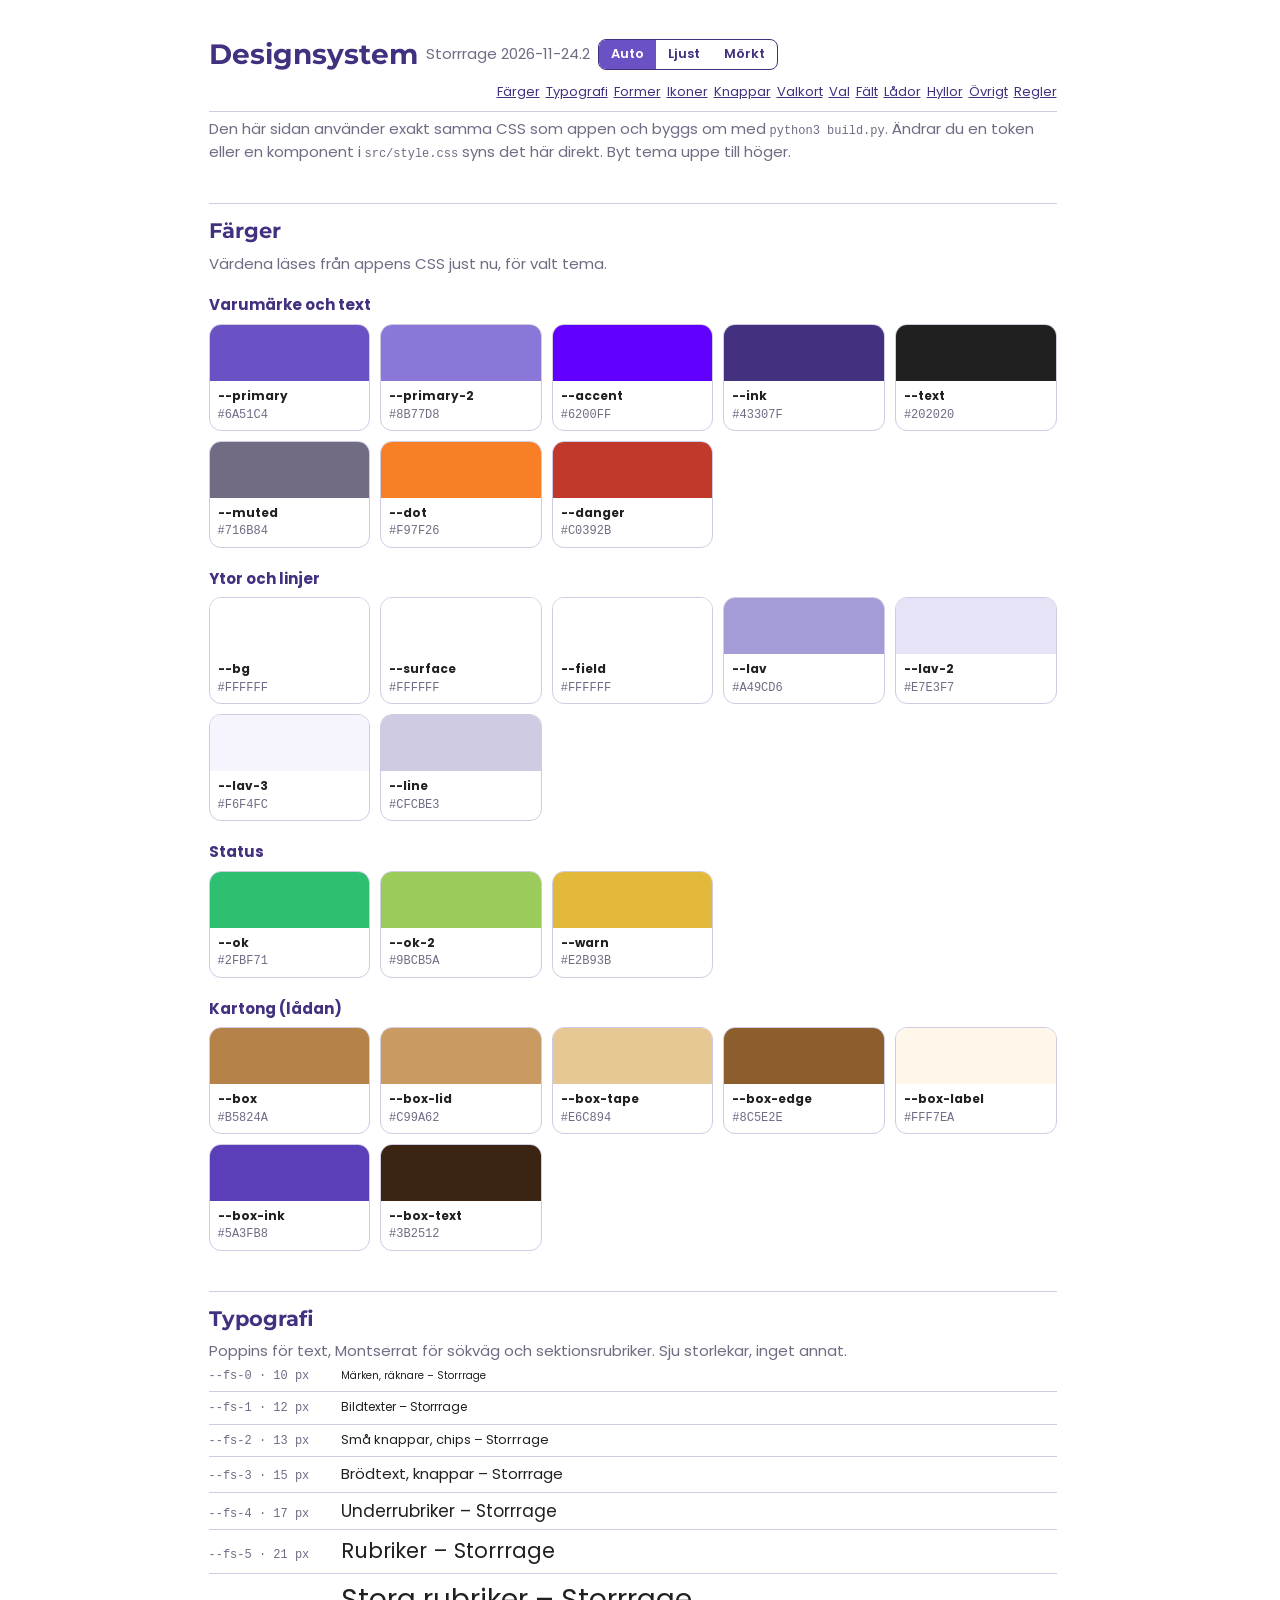
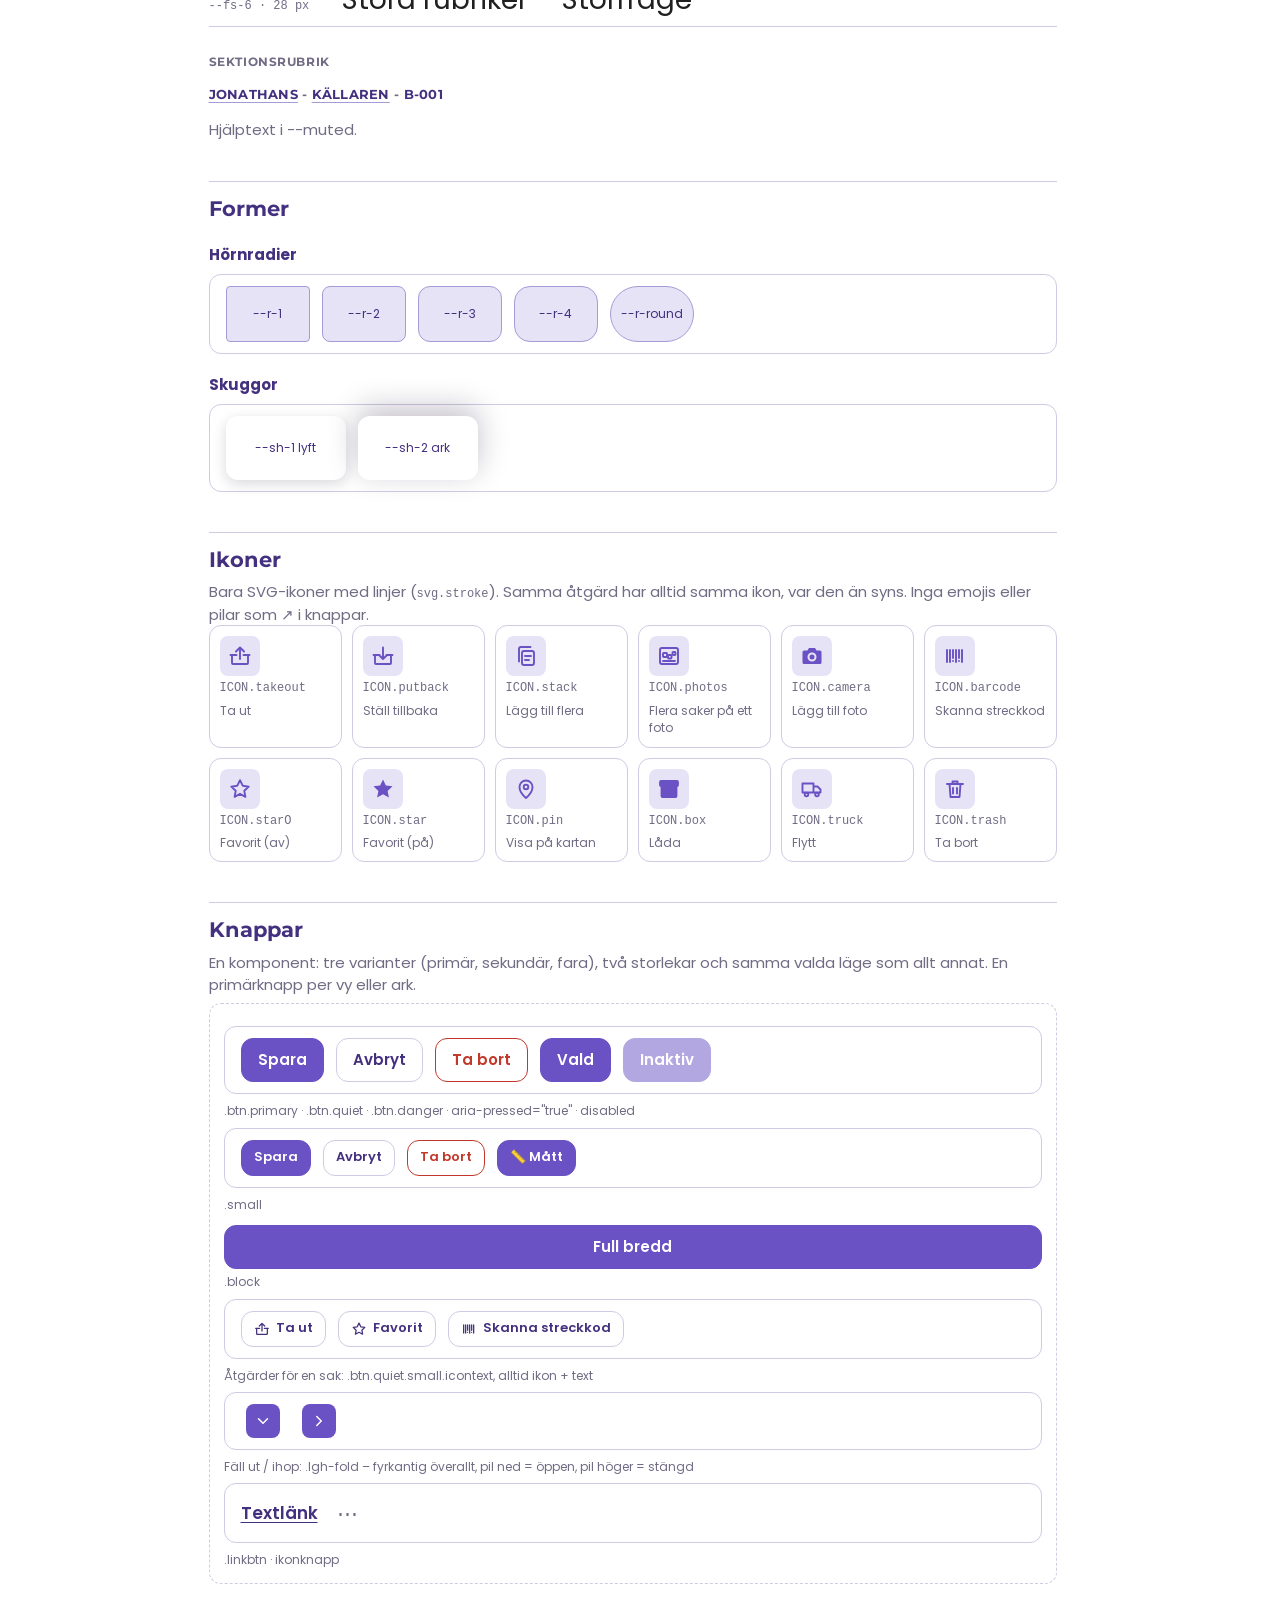
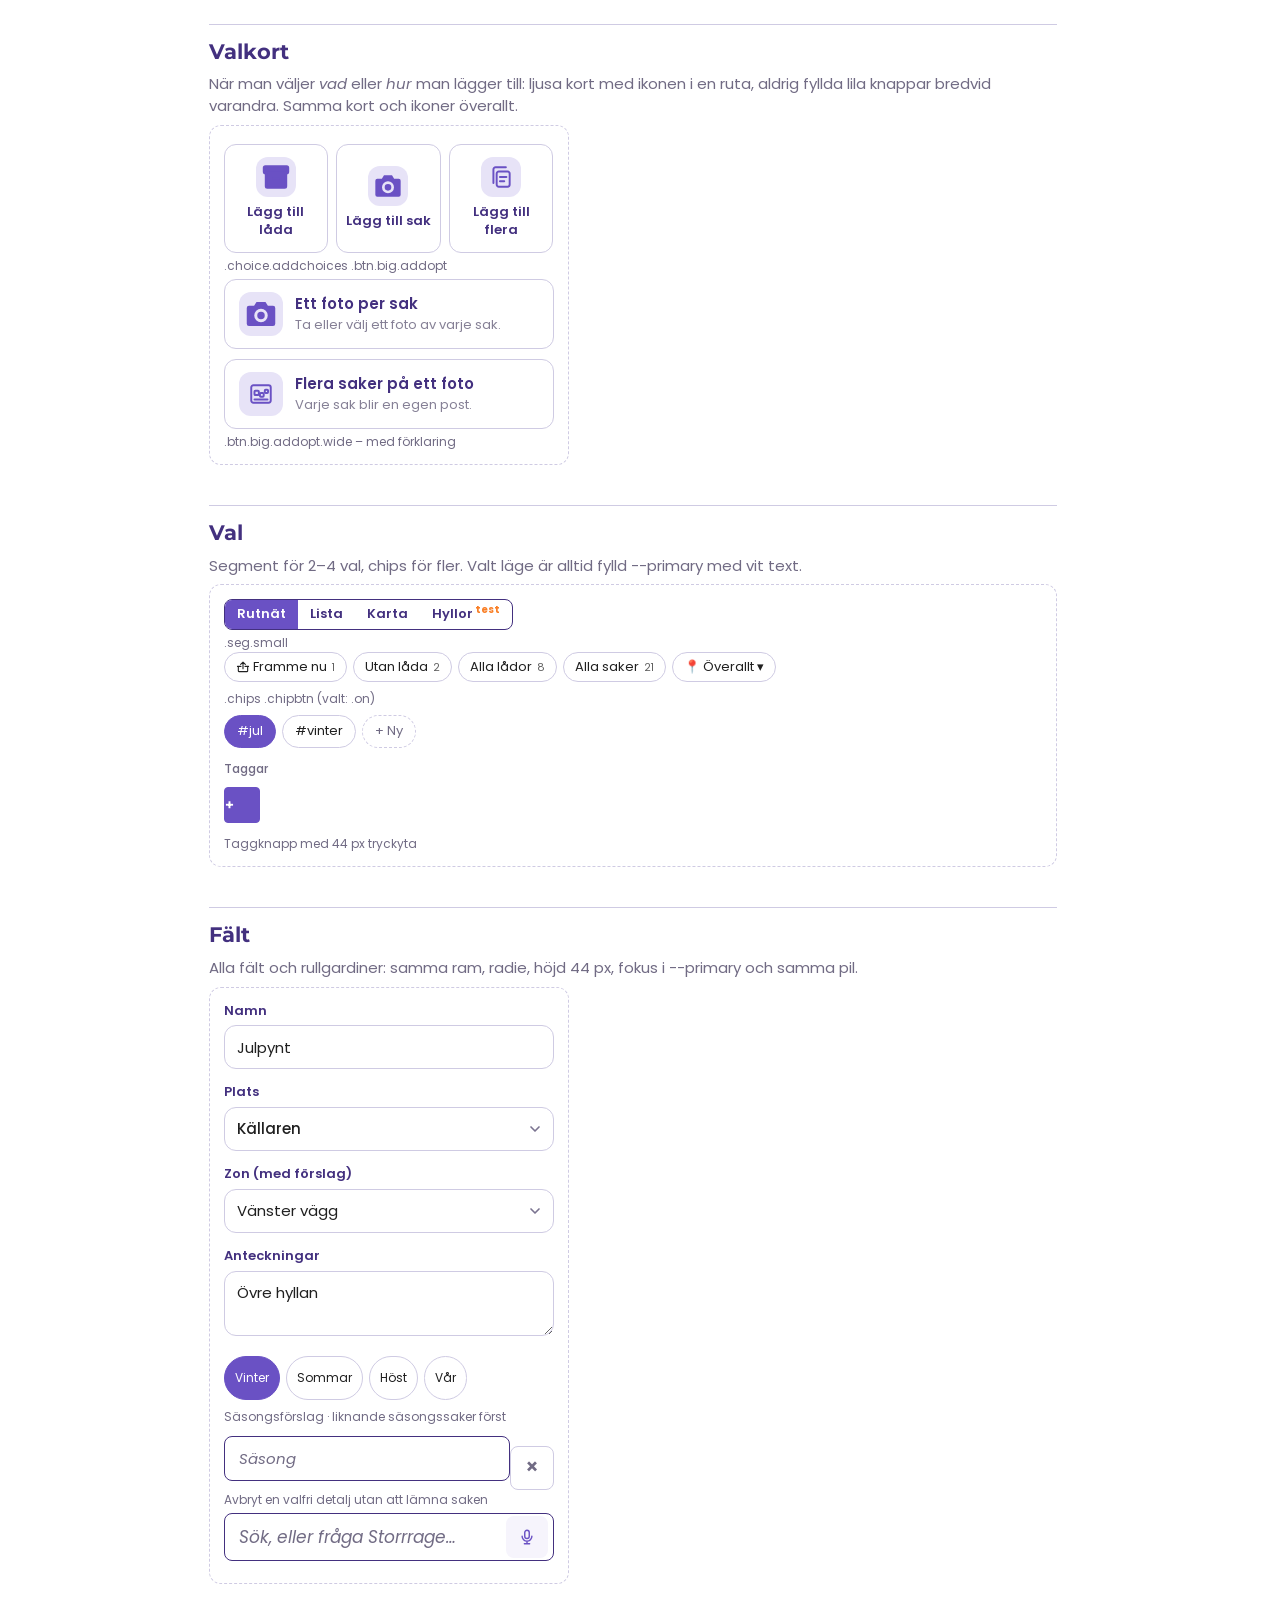
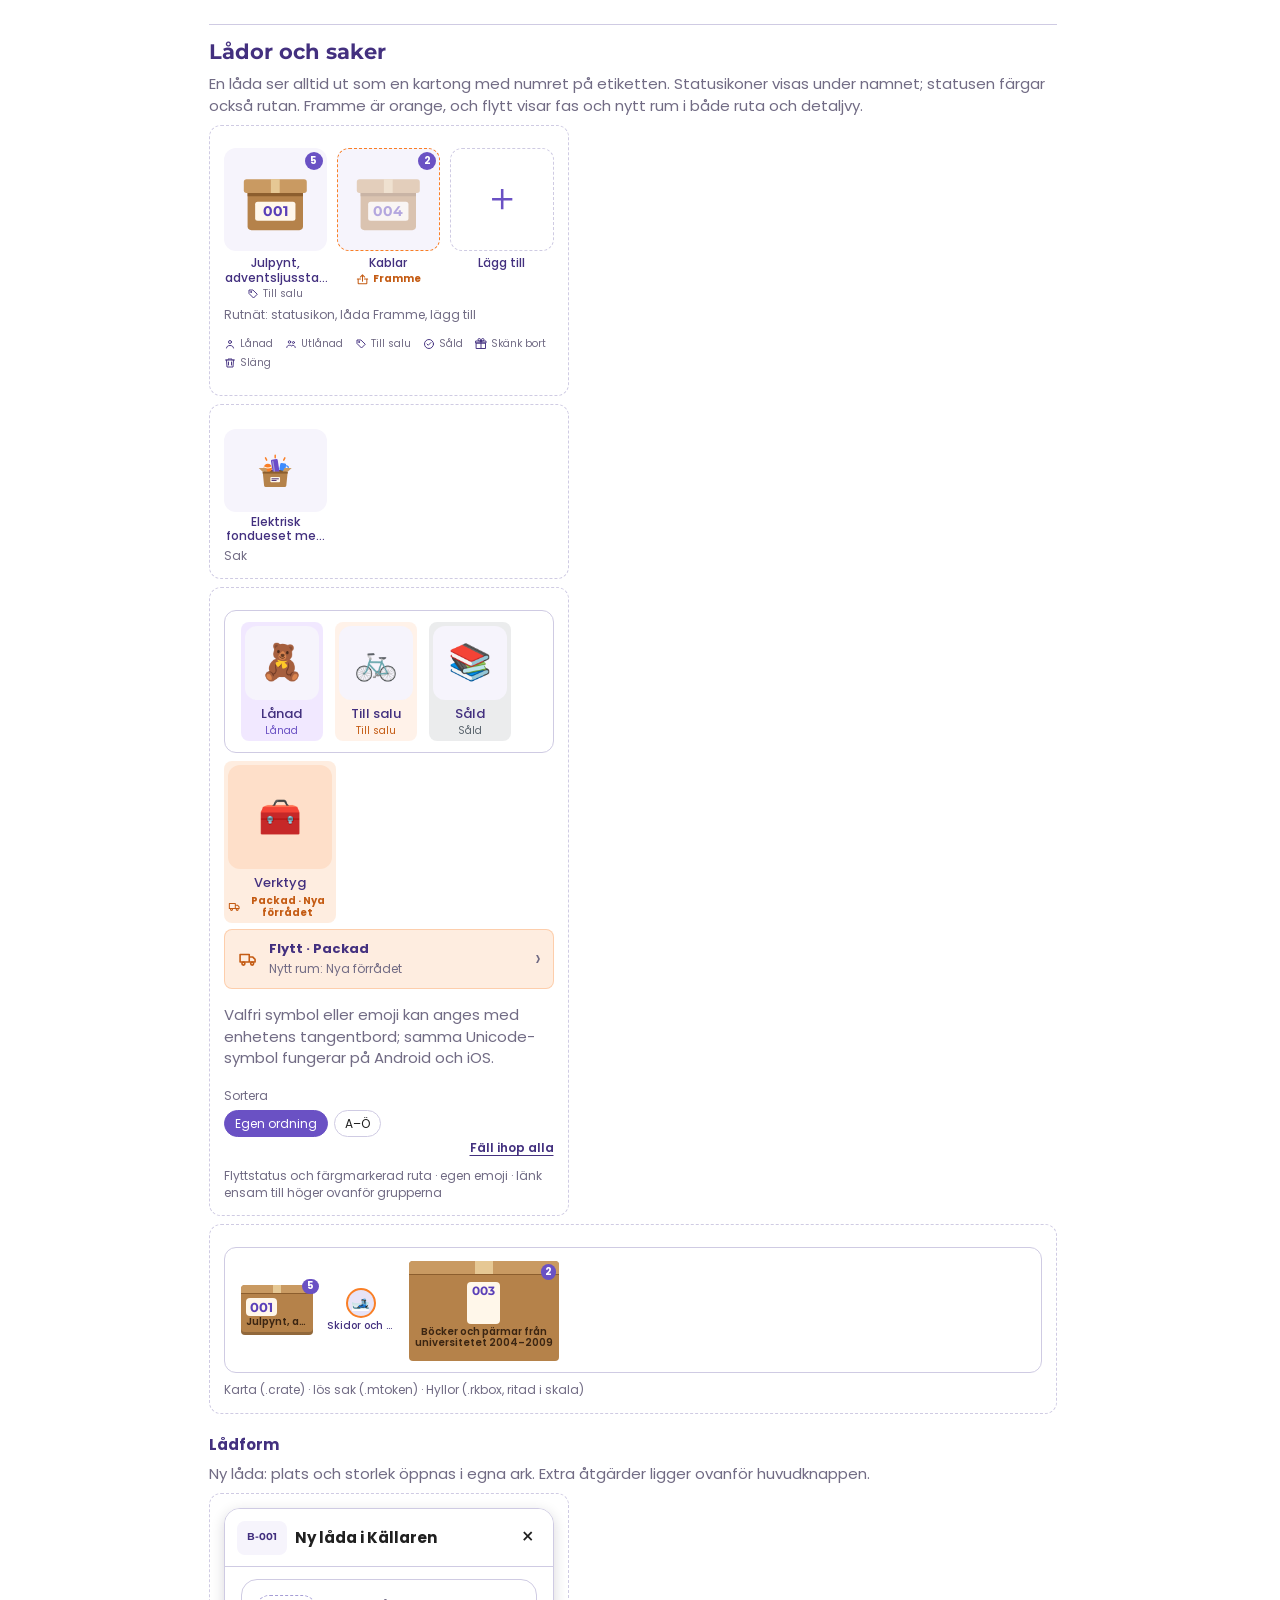
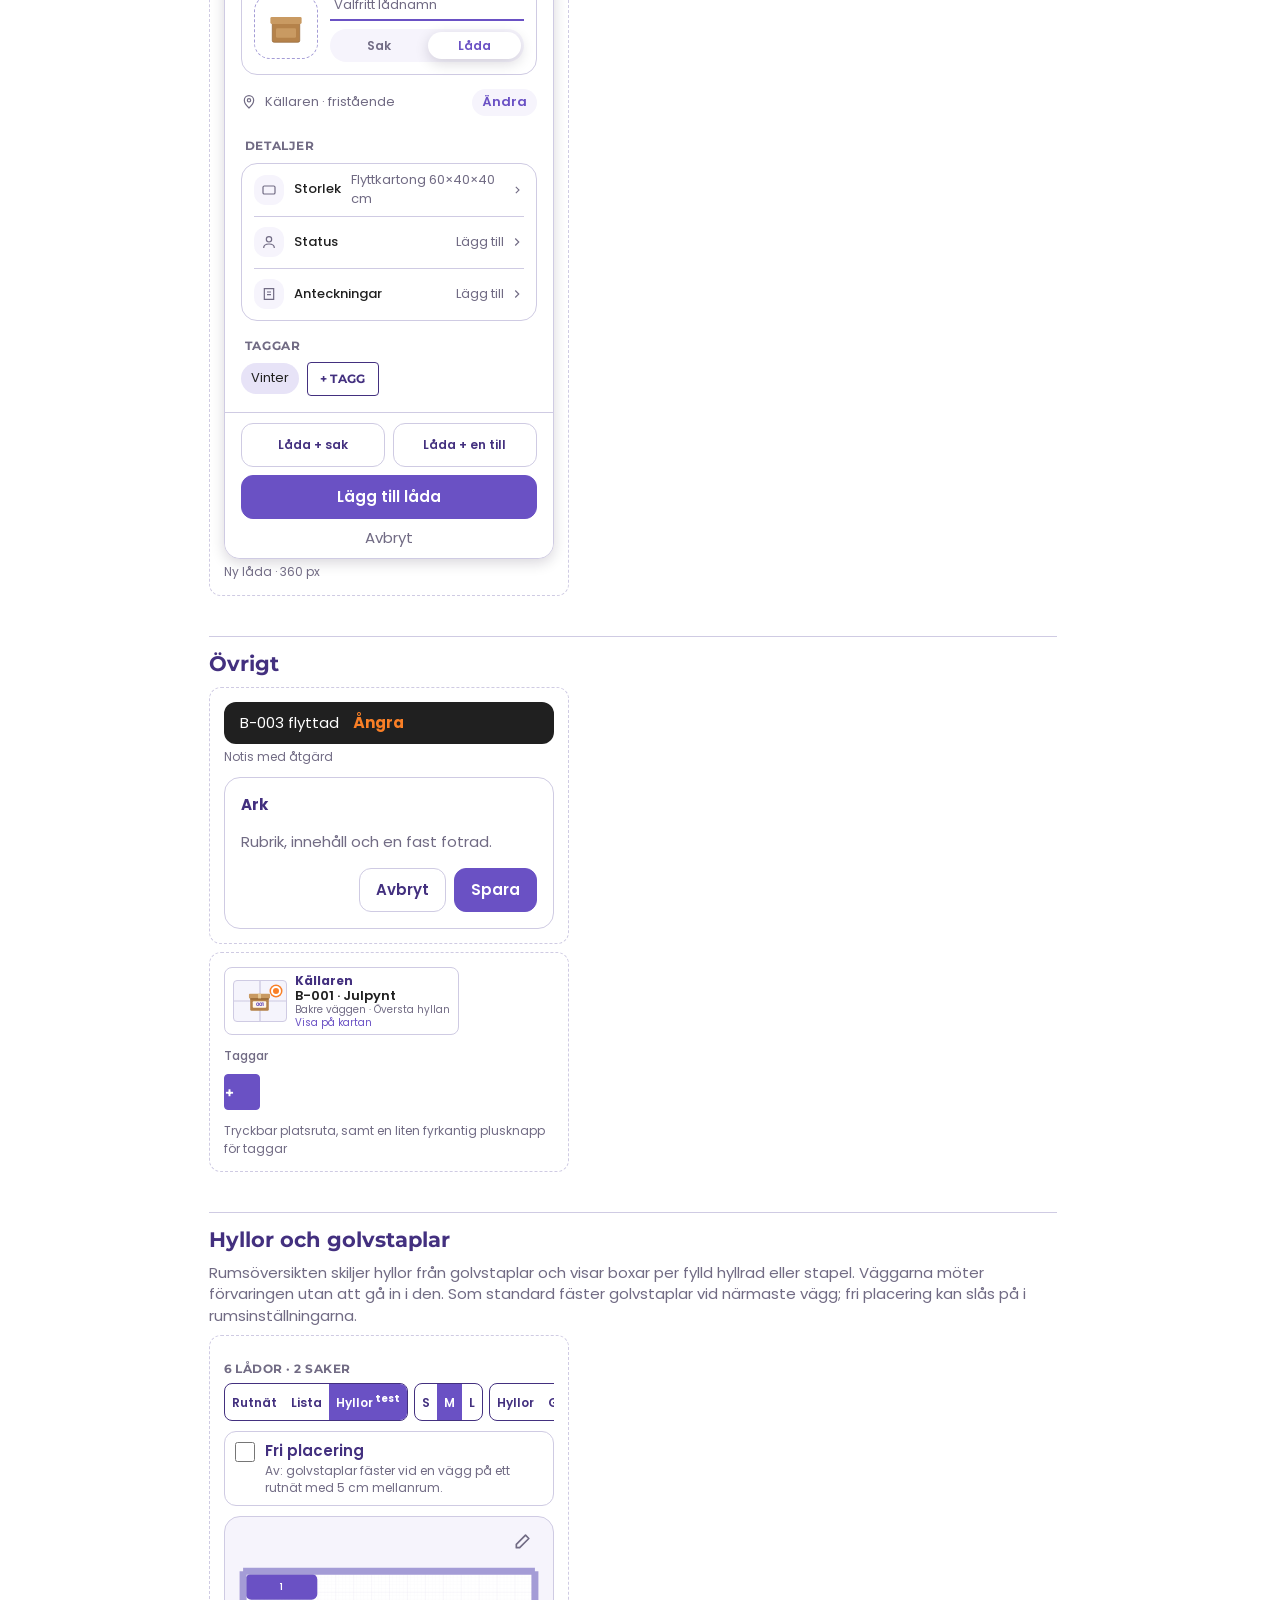
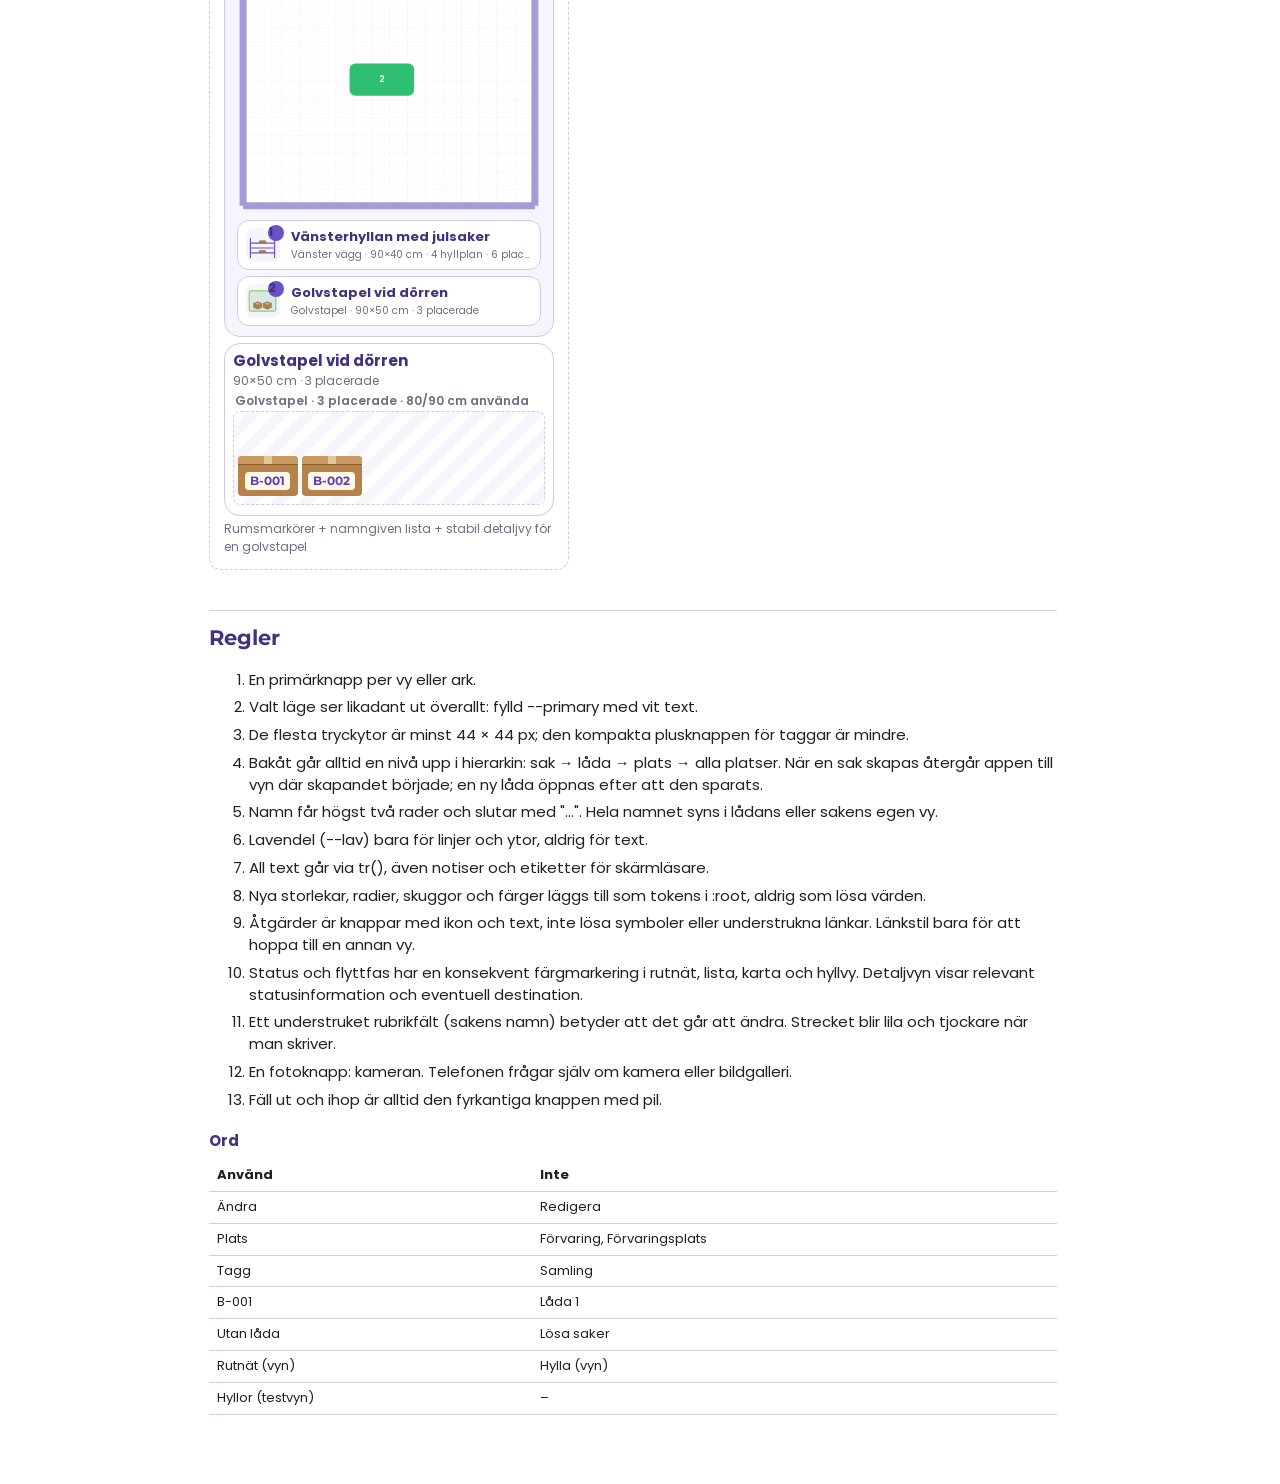
==== commit 82192a2e: "Item-sidan: Sak/Låda-växlare, kortare knappar, taggknapp med text, platskort i kortstil APP_VERSION " ====
--- a/styleguide.html
+++ b/styleguide.html
@@ -1530,7 +1530,7 @@
 <body>
 <div class="sg">
   <div class="sgbar">
-    <h1>Designsystem</h1><span class="hint">Storrrage 2026-11-24.1</span>
+    <h1>Designsystem</h1><span class="hint">Storrrage 2026-11-24.2</span>
     <div class="seg small" id="themeSeg"><button class="on" data-t="">Auto</button><button data-t="light">Ljust</button><button data-t="dark">Mörkt</button></div>
     <nav><a href="#farger">Färger</a><a href="#typo">Typografi</a><a href="#former">Former</a><a href="#ikoner">Ikoner</a><a href="#knappar">Knappar</a><a href="#kort">Valkort</a><a href="#val">Val</a><a href="#falt">Fält</a><a href="#lador">Lådor</a><a href="#hyllor">Hyllor</a><a href="#ovrigt">Övrigt</a><a href="#regler">Regler</a></nav>
   </div>
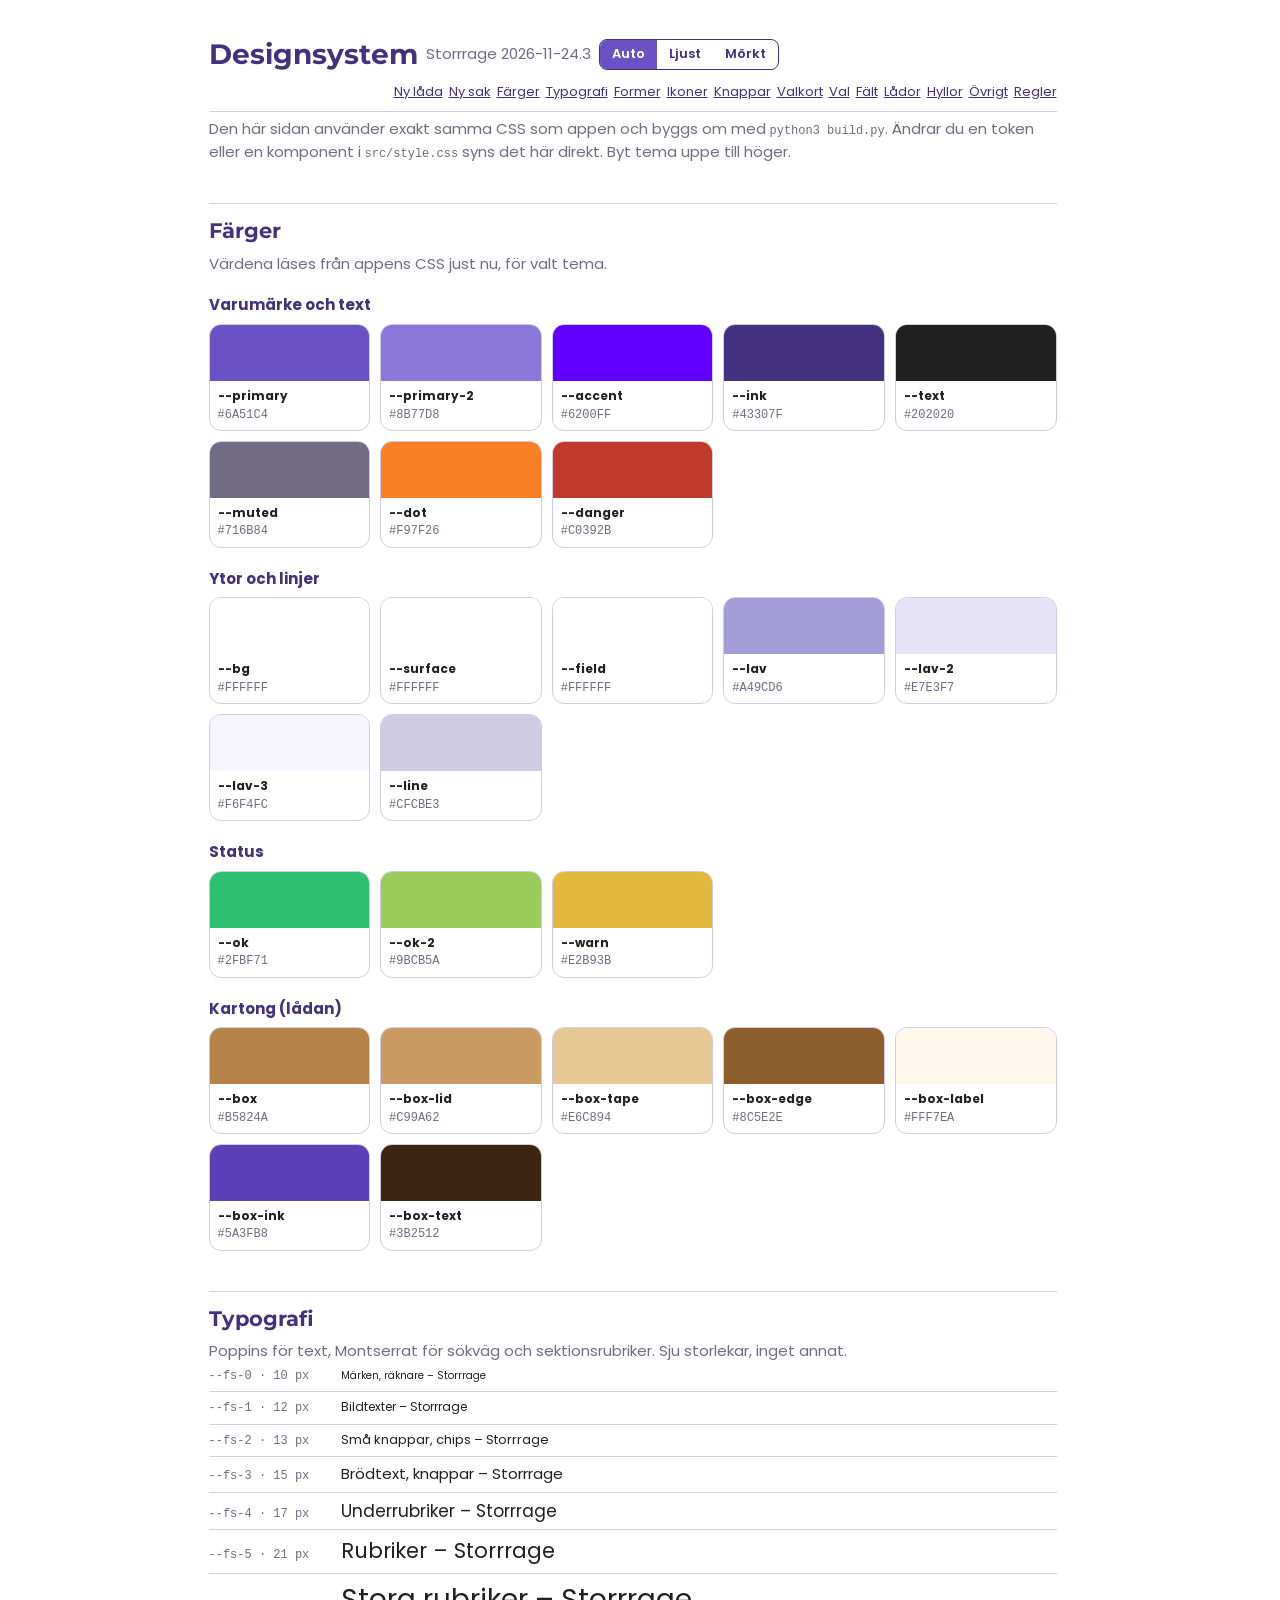
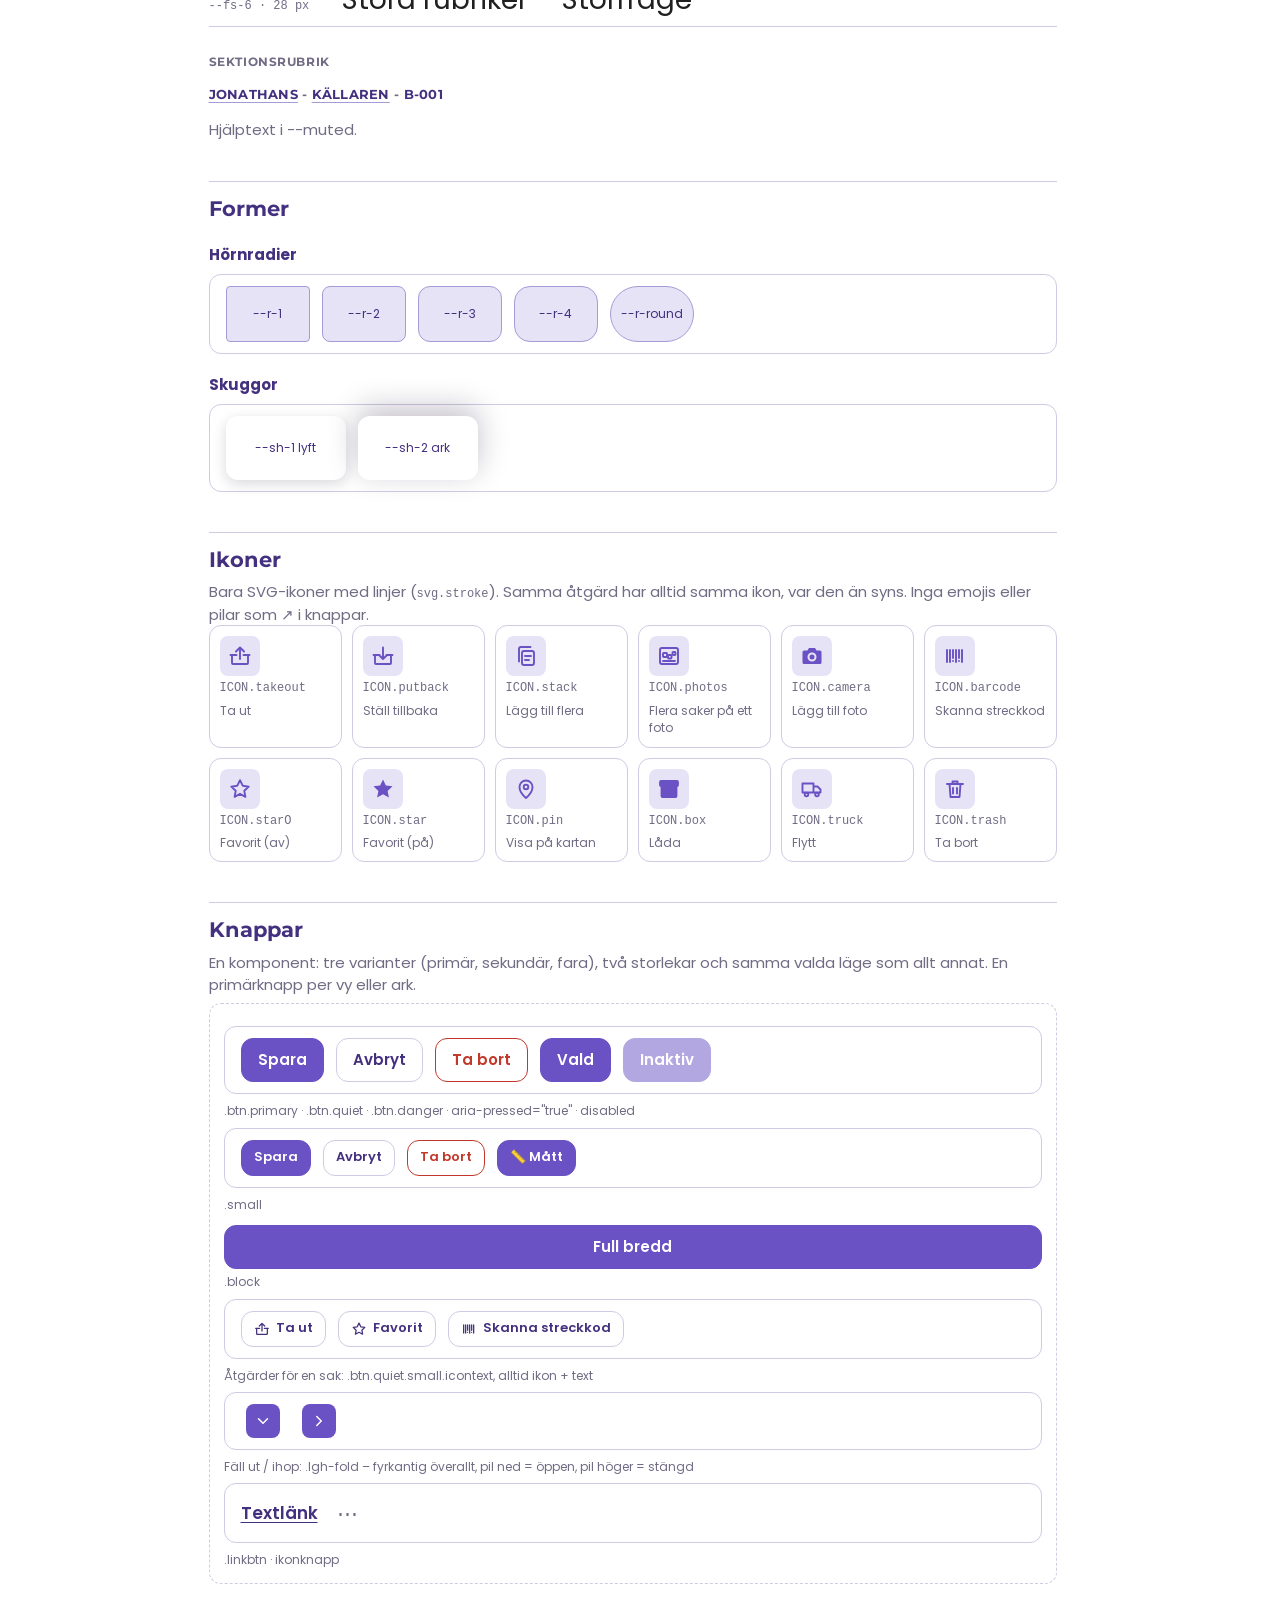
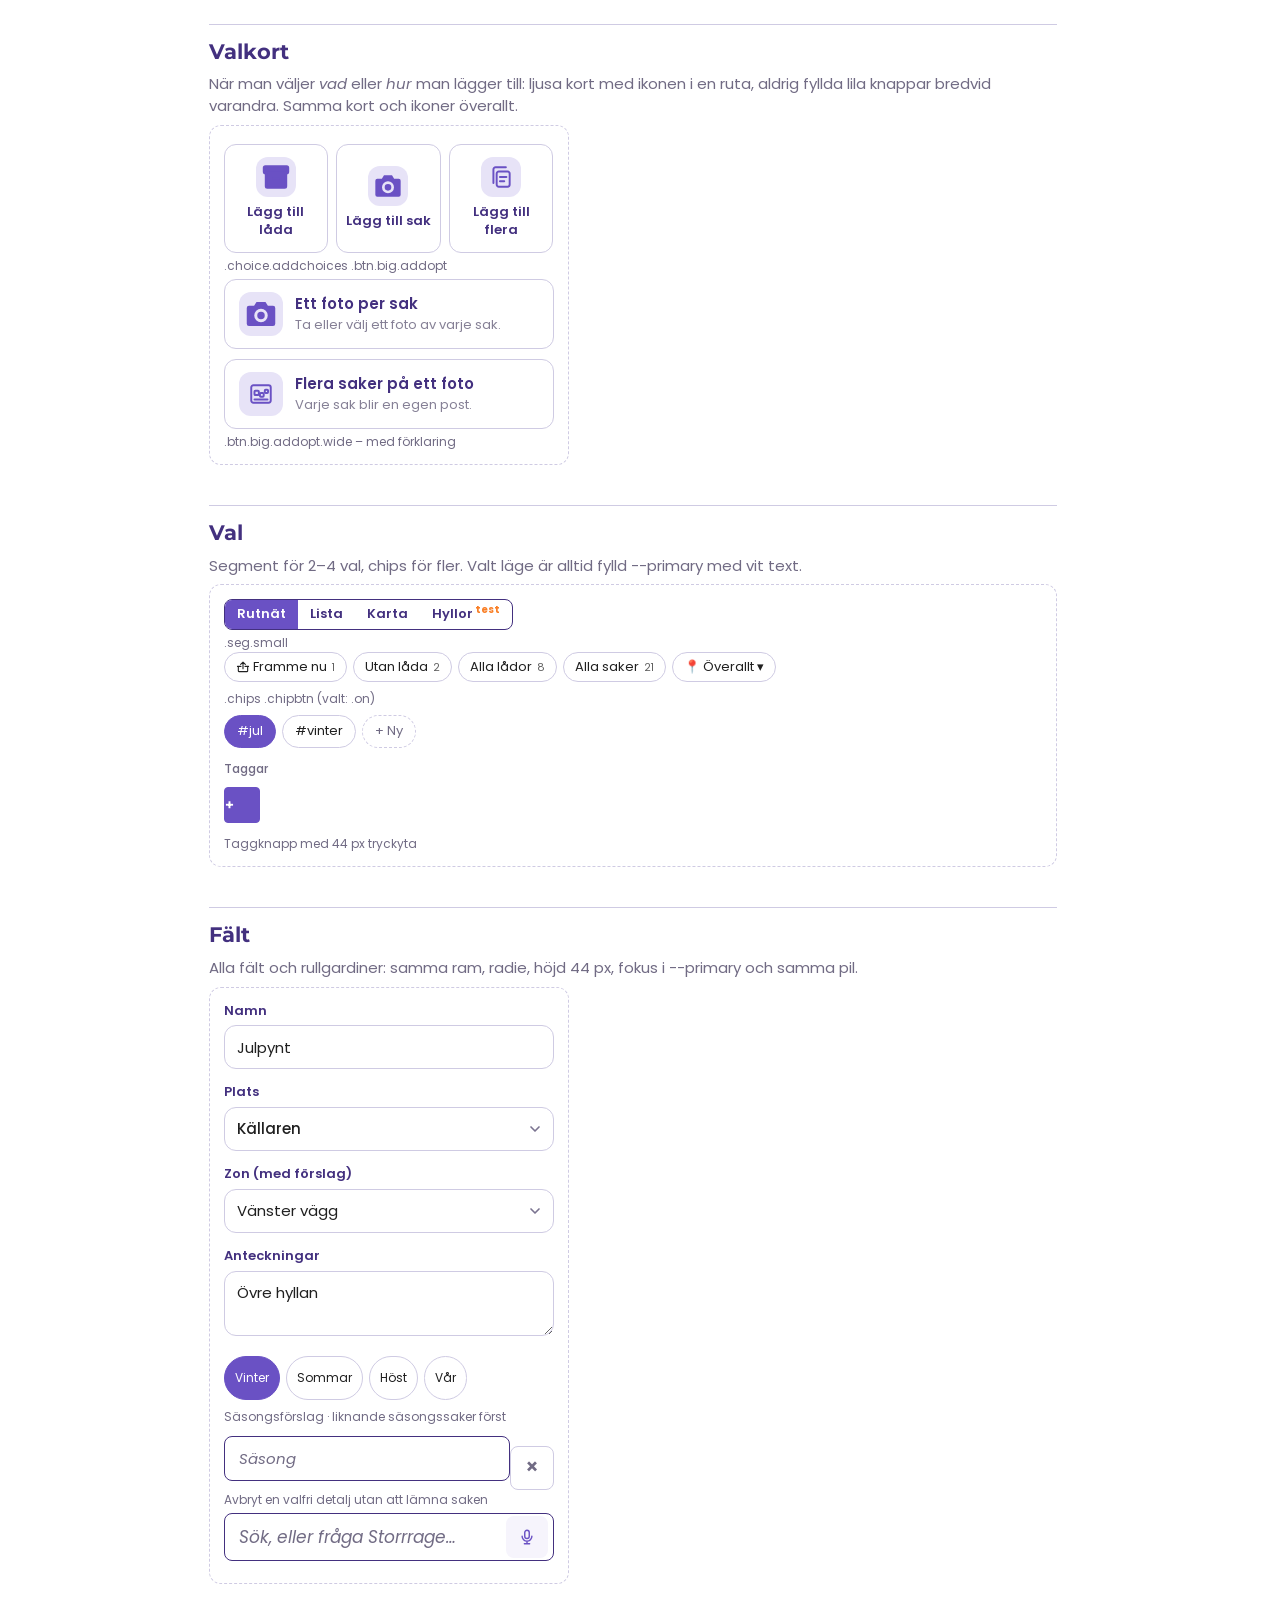
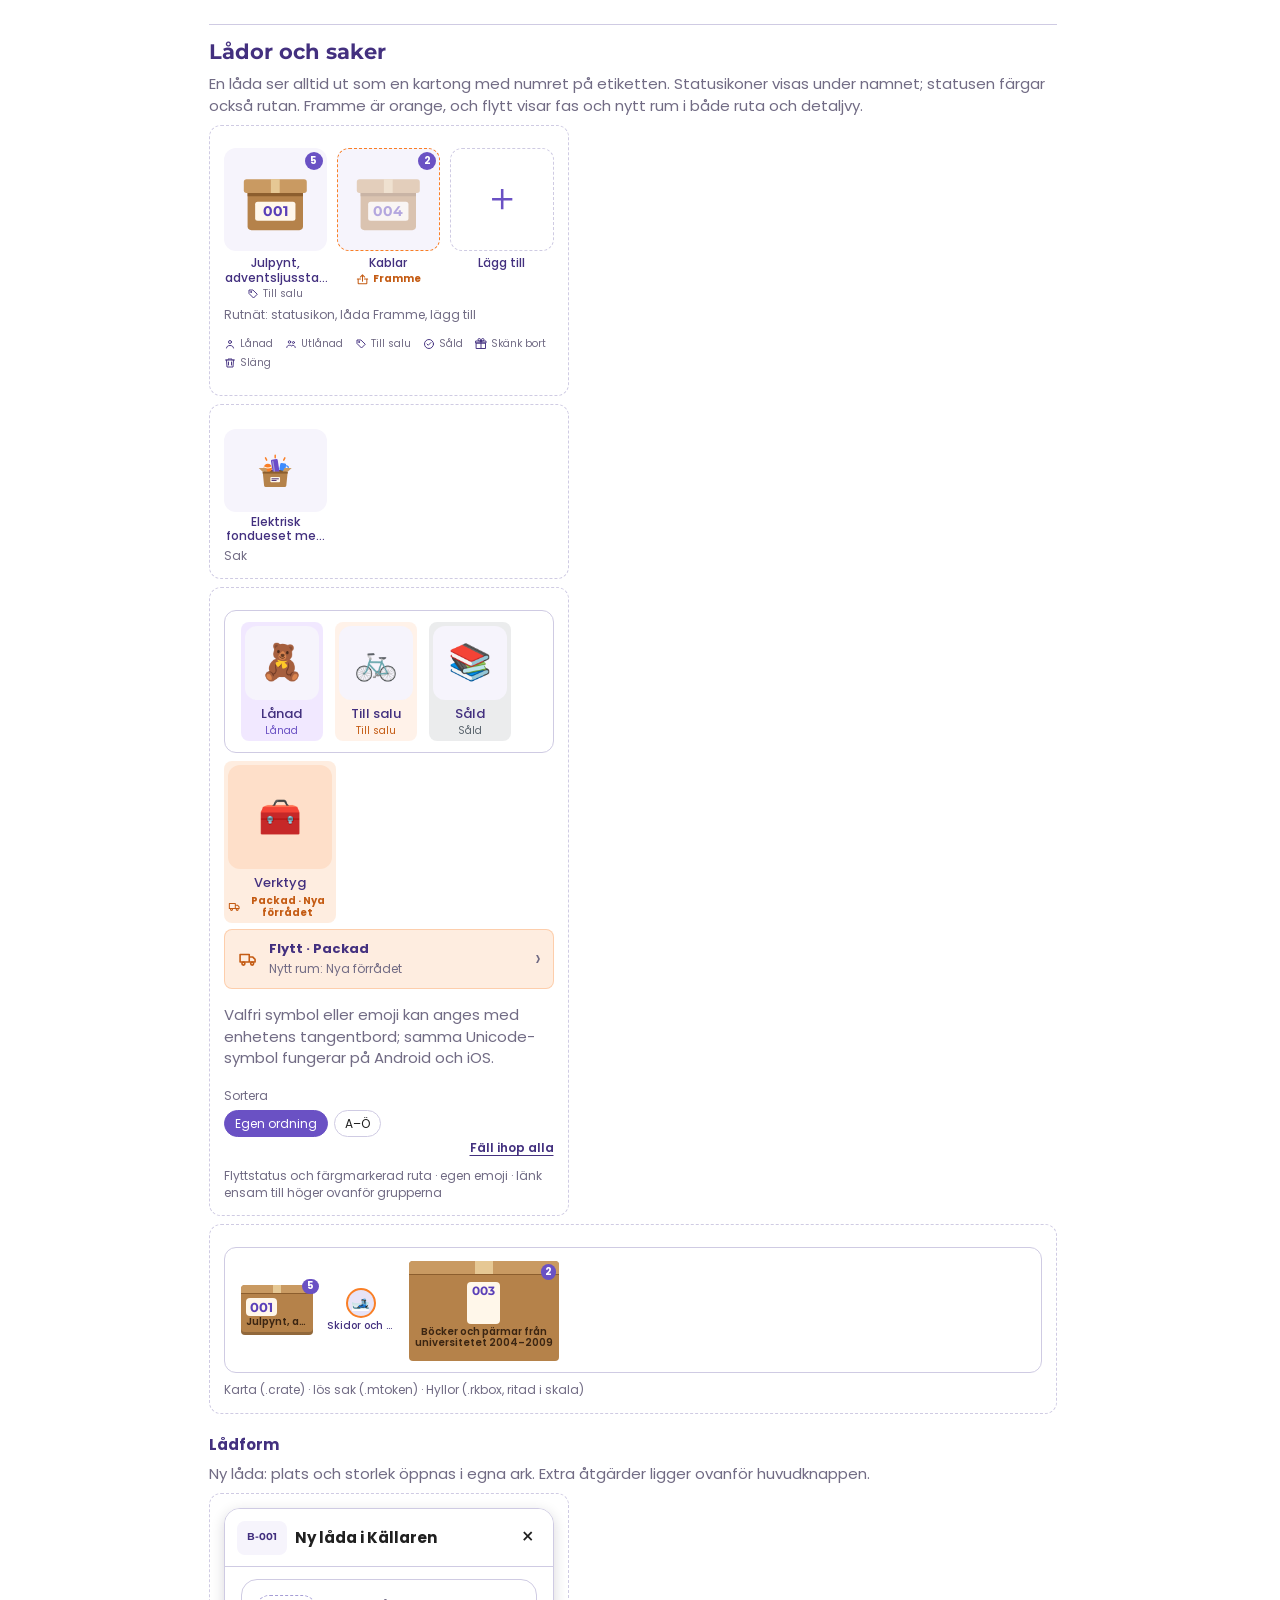
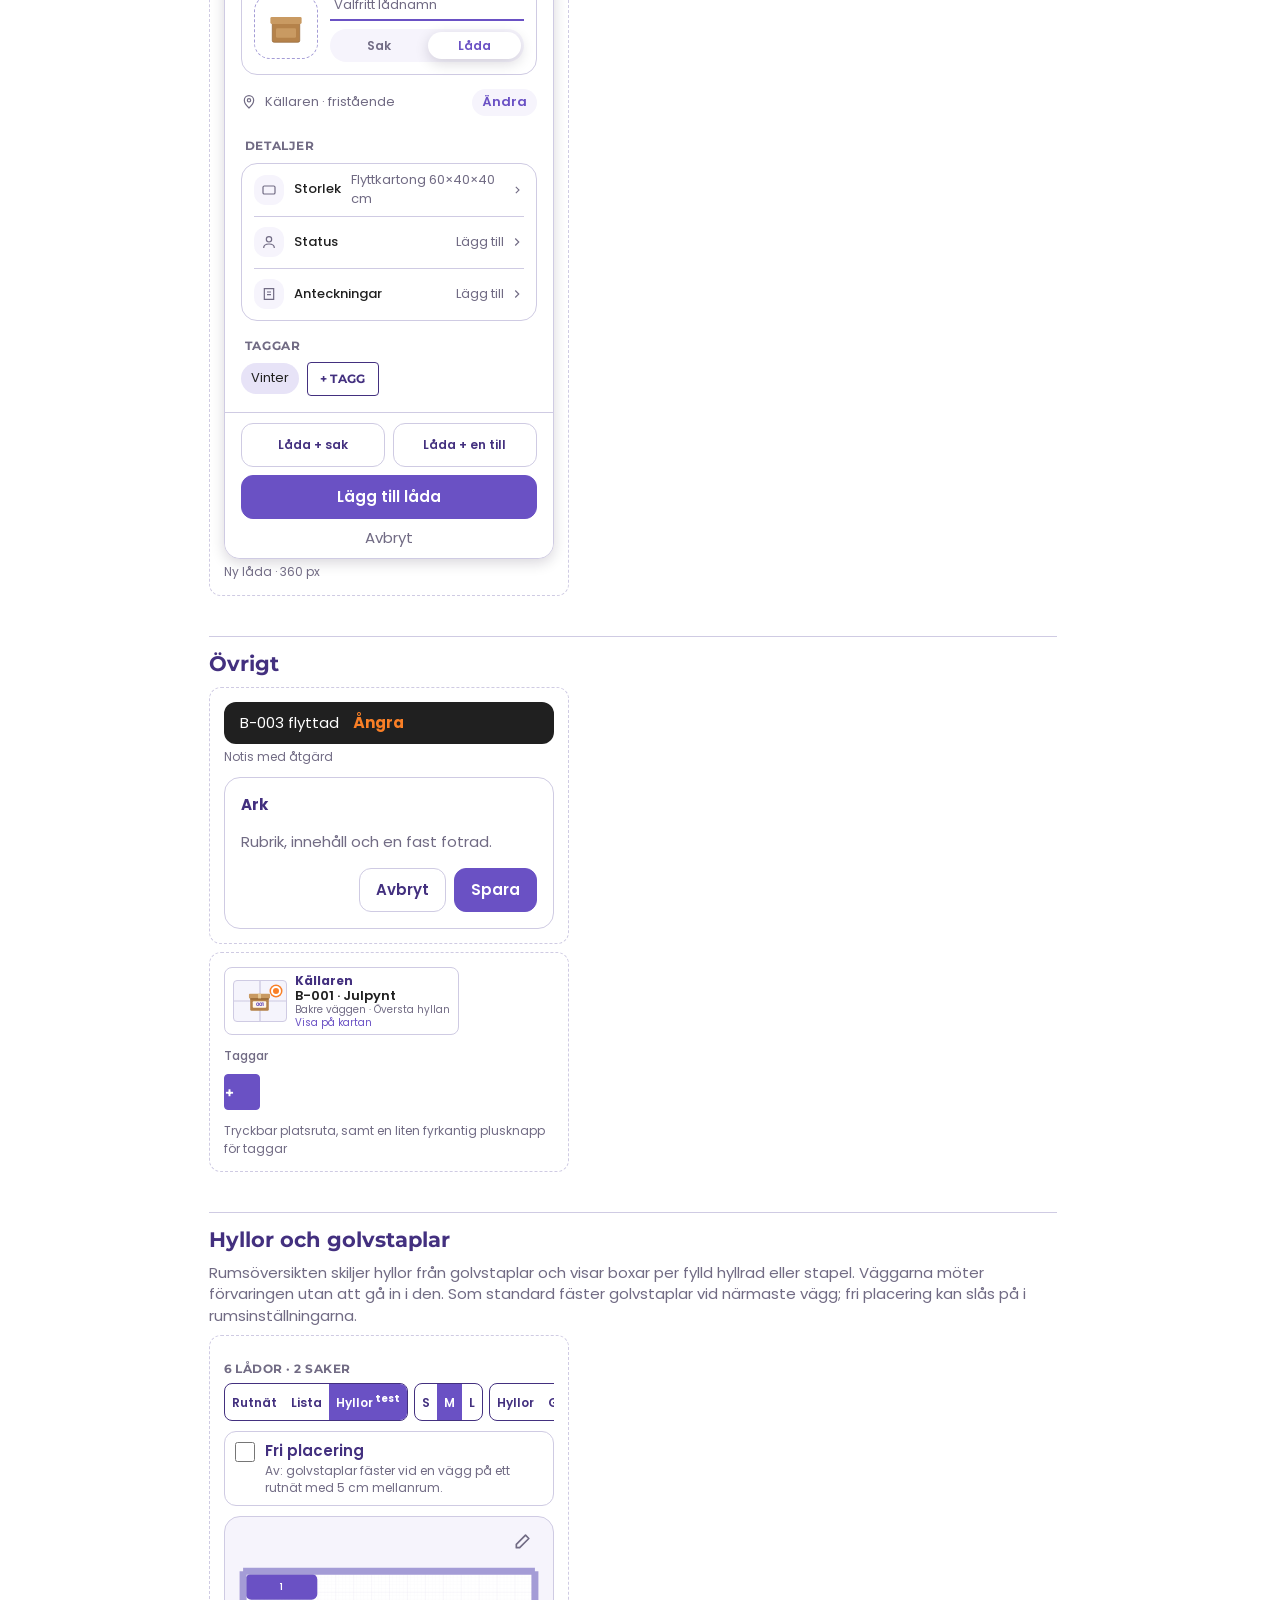
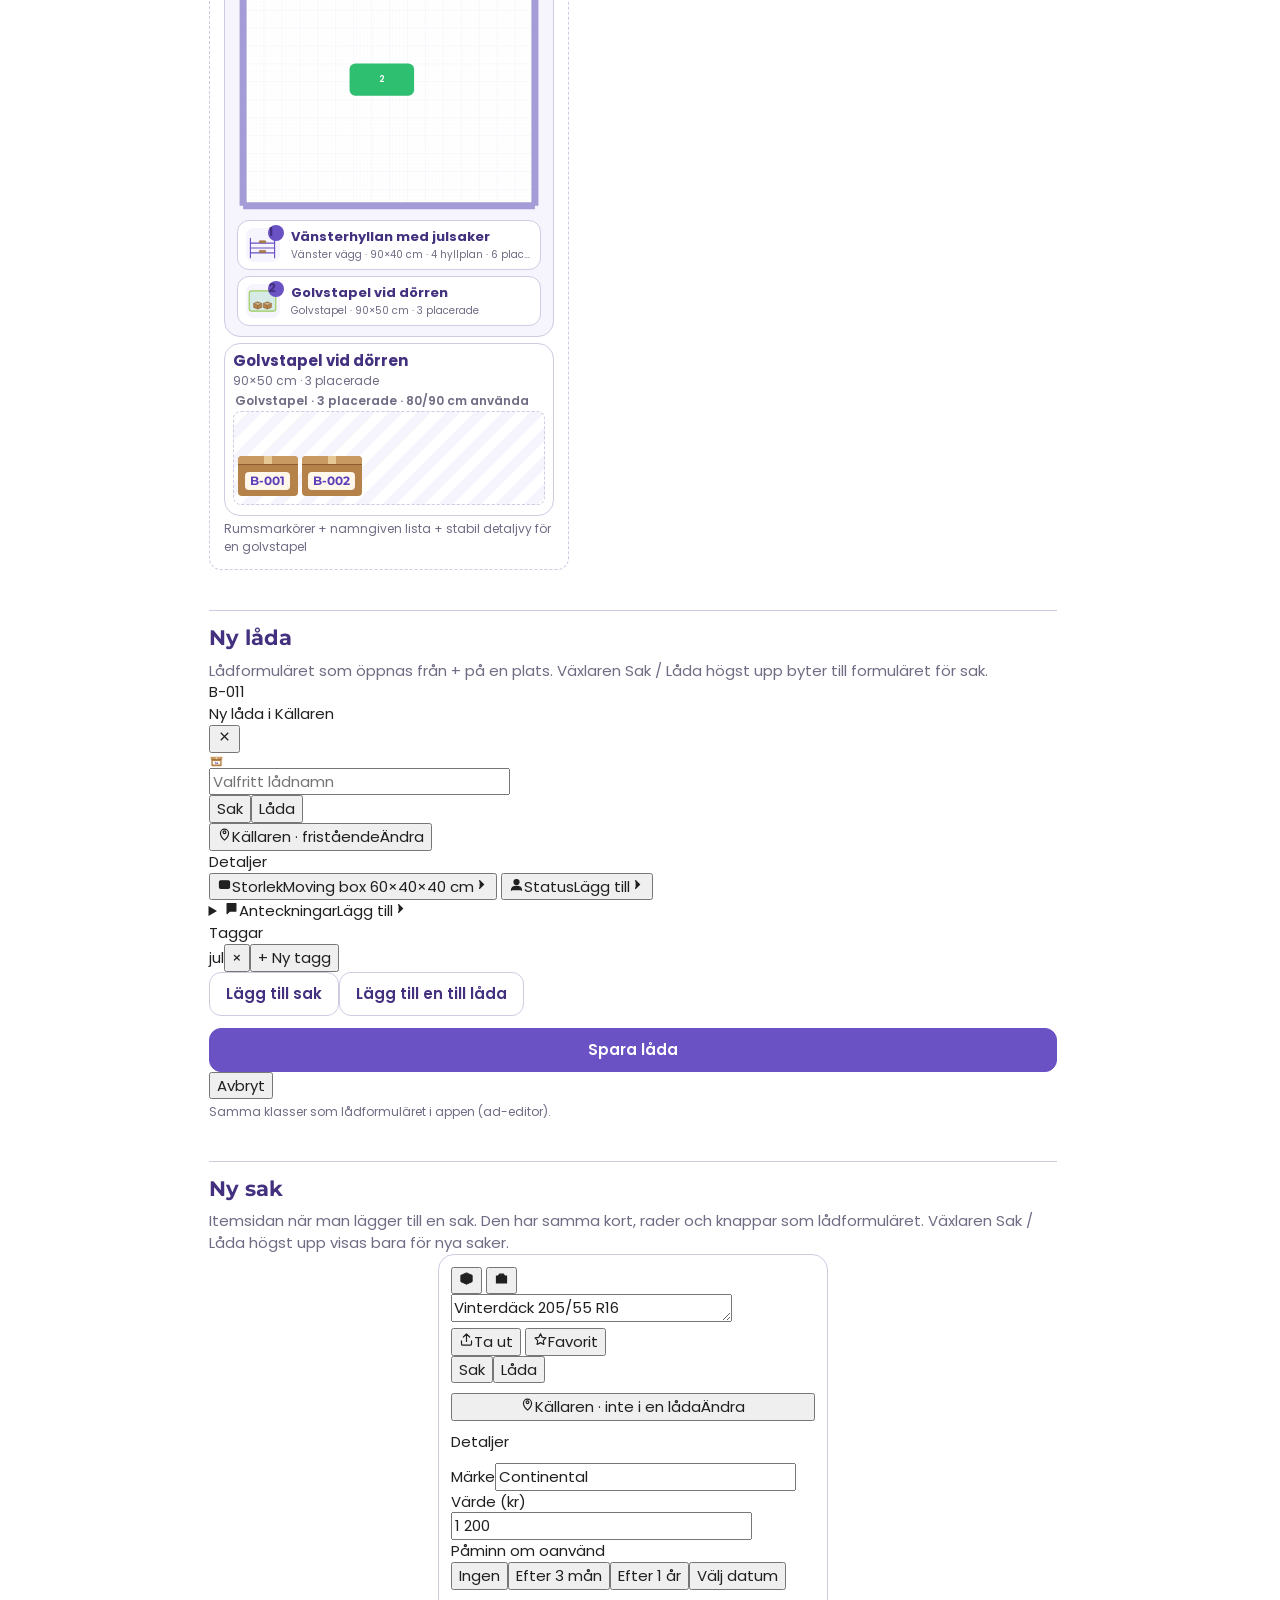
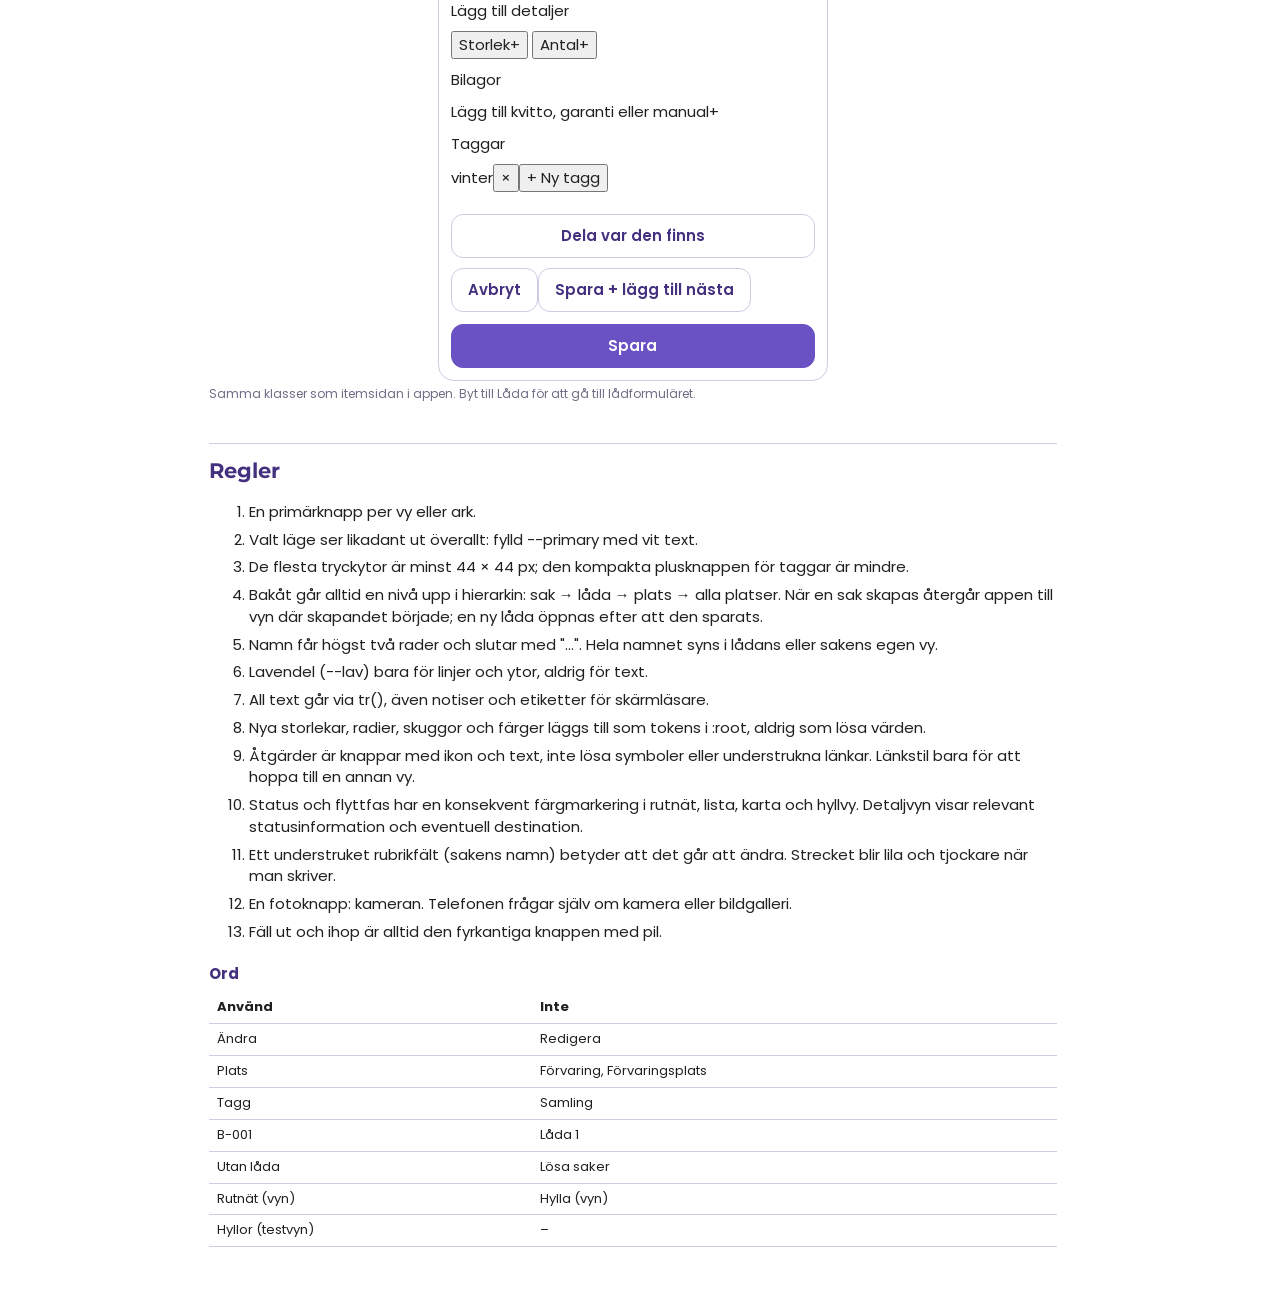
==== commit 9bb04c4e: "Styleguide: exempel för ny låda och ny sak" ====
--- a/styleguide.html
+++ b/styleguide.html
@@ -1525,14 +1525,15 @@
 .icocell small{color:var(--muted);font-size:var(--fs-1)}
 table.words{border-collapse:collapse;width:100%;font-size:var(--fs-2)}
 table.words td,table.words th{border-bottom:1px solid var(--line);padding:6px 8px;text-align:left;color:var(--text)}
+.ad-item-demo{max-width:390px;margin:0 auto;border:1.5px solid var(--line);border-radius:var(--r-4);background:var(--bg);padding:12px;display:flex;flex-direction:column;gap:10px}
 </style>
 </head>
 <body>
 <div class="sg">
   <div class="sgbar">
-    <h1>Designsystem</h1><span class="hint">Storrrage 2026-11-24.2</span>
+    <h1>Designsystem</h1><span class="hint">Storrrage 2026-11-24.3</span>
     <div class="seg small" id="themeSeg"><button class="on" data-t="">Auto</button><button data-t="light">Ljust</button><button data-t="dark">Mörkt</button></div>
-    <nav><a href="#farger">Färger</a><a href="#typo">Typografi</a><a href="#former">Former</a><a href="#ikoner">Ikoner</a><a href="#knappar">Knappar</a><a href="#kort">Valkort</a><a href="#val">Val</a><a href="#falt">Fält</a><a href="#lador">Lådor</a><a href="#hyllor">Hyllor</a><a href="#ovrigt">Övrigt</a><a href="#regler">Regler</a></nav>
+    <nav><a href="#ny-lada">Ny låda</a><a href="#ny-sak">Ny sak</a><a href="#farger">Färger</a><a href="#typo">Typografi</a><a href="#former">Former</a><a href="#ikoner">Ikoner</a><a href="#knappar">Knappar</a><a href="#kort">Valkort</a><a href="#val">Val</a><a href="#falt">Fält</a><a href="#lador">Lådor</a><a href="#hyllor">Hyllor</a><a href="#ovrigt">Övrigt</a><a href="#regler">Regler</a></nav>
   </div>
   <p class="lead">Den här sidan använder exakt samma CSS som appen och byggs om med <code>python3 build.py</code>. Ändrar du en token eller en komponent i <code>src/style.css</code> syns det här direkt. Byt tema uppe till höger.</p>
 
@@ -1682,6 +1683,77 @@
       </div>
     </div><span class="lbl">Rumsmarkörer + namngiven lista + stabil detaljvy för en golvstapel</span>
   </div>
+
+  <h2 class="sgh" id="ny-lada">Ny låda</h2>
+  <p class="lead">Lådformuläret som öppnas från + på en plats. Växlaren Sak / Låda högst upp byter till formuläret för sak.</p>
+  <div class="ad-editor-demo"><div class="ad-editor">
+    <header class="ad-head"><span class="ad-code">B-011</span><div class="ad-ttl"><span class="ad-head-sub">Ny låda i Källaren</span></div><button type="button" class="ad-x" aria-label="Stäng"><svg width="20" height="20" viewBox="0 0 24 24" fill="none" stroke="currentColor" stroke-width="2" aria-hidden="true"><path d="M6 6l12 12M18 6L6 18"/></svg></button></header>
+    <main class="ad-main">
+      <section class="ad-card ad-hero">
+        <div class="ad-photo-wrap"><div class="ad-photo-pick"><svg class="boxart" viewBox="0 0 64 64" aria-hidden="true"><path d="M10 25h44v28.5a3 3 0 0 1-3 3H13a3 3 0 0 1-3-3z" fill="#B5824A"/><rect x="7" y="16" width="50" height="11" rx="2.2" fill="#C99A62"/><rect x="10" y="27" width="44" height="2.6" fill="#8C5E2E"/><rect x="28.5" y="16" width="7" height="11" fill="#E6C894"/><rect x="16" y="34" width="32" height="15" rx="2" fill="#FFF7EA"/><text x="32" y="45.4" text-anchor="middle" font-family="Montserrat,Poppins,Arial,sans-serif" font-weight="800" font-size="11" fill="#5A3FB8">14</text></svg></div></div>
+        <div class="ad-right">
+          <label class="ad-name"><input placeholder="Valfritt lådnamn" aria-label="Namn"></label>
+          <div class="ad-seg" role="group" aria-label="Typ"><button type="button" aria-pressed="false">Sak</button><button type="button" class="on" aria-pressed="true">Låda</button></div>
+        </div>
+      </section>
+      <button type="button" class="ad-where"><svg class="stroke" viewBox="0 0 24 24" aria-hidden="true"><path d="M12 21s-6.5-5.6-6.5-11a6.5 6.5 0 0 1 13 0c0 5.4-6.5 11-6.5 11z"/><circle cx="12" cy="8.5" r="2.2"/></svg><span class="ad-where-text">Källaren · fristående</span><span class="ad-chg">Ändra</span></button>
+      <div class="ad-label">Detaljer</div>
+      <section class="ad-rows">
+        <button type="button" class="ad-row ad-choice"><span class="ad-ic"><svg viewBox="0 0 24 24" fill="none" stroke="currentColor" stroke-width="2" stroke-linecap="round" stroke-linejoin="round" aria-hidden="true"><rect x="4" y="6" width="16" height="12" rx="2"/></svg></span><span class="ad-lbl">Storlek</span><span class="ad-val set">Moving box 60×40×40 cm</span><svg class="ad-chev" viewBox="0 0 24 24" fill="none" stroke="currentColor" stroke-width="2.2" stroke-linecap="round" aria-hidden="true"><path d="M9 6l6 6-6 6"/></svg></button>
+        <button type="button" class="ad-row ad-choice"><span class="ad-ic"><svg viewBox="0 0 24 24" fill="none" stroke="currentColor" stroke-width="2" stroke-linecap="round" stroke-linejoin="round" aria-hidden="true"><circle cx="12" cy="8" r="4"/><path d="M4 21c0-4 3.5-6 8-6s8 2 8 6"/></svg></span><span class="ad-lbl">Status</span><span class="ad-val">Lägg till</span><svg class="ad-chev" viewBox="0 0 24 24" fill="none" stroke="currentColor" stroke-width="2.2" stroke-linecap="round" aria-hidden="true"><path d="M9 6l6 6-6 6"/></svg></button>
+        <details class="ad-notes-fold"><summary class="ad-row"><span class="ad-ic"><svg viewBox="0 0 24 24" fill="none" stroke="currentColor" stroke-width="2" stroke-linecap="round" stroke-linejoin="round" aria-hidden="true"><path d="M5 4h14v12H9l-4 4z"/></svg></span><span class="ad-lbl">Anteckningar</span><span class="ad-val">Lägg till</span><svg class="ad-chev" viewBox="0 0 24 24" fill="none" stroke="currentColor" stroke-width="2.2" stroke-linecap="round" aria-hidden="true"><path d="M9 6l6 6-6 6"/></svg></summary><textarea aria-label="Anteckningar">Övre hyllan</textarea></details>
+      </section>
+      <div class="ad-label">Taggar</div>
+      <div class="ad-tags"><span class="ad-tag">jul<button type="button" aria-label="Ta bort jul">×</button></span><button type="button" class="ad-tag add">+ Ny tagg</button></div>
+    </main>
+    <footer class="ad-foot">
+      <div class="ad-foot-row"><button type="button" class="btn quiet">Lägg till sak</button><button type="button" class="btn quiet">Lägg till en till låda</button></div>
+      <button type="button" class="btn primary block">Spara låda</button>
+      <button type="button" class="ad-cancel">Avbryt</button>
+    </footer>
+  </div></div>
+  <span class="lbl">Samma klasser som lådformuläret i appen (ad-editor).</span>
+
+  <h2 class="sgh" id="ny-sak">Ny sak</h2>
+  <p class="lead">Itemsidan när man lägger till en sak. Den har samma kort, rader och knappar som lådformuläret. Växlaren Sak / Låda högst upp visas bara för nya saker.</p>
+  <div class="ad-item-demo">
+    <section class="ad-card ad-hero">
+      <div class="ad-photo-wrap">
+        <button type="button" class="ad-photo-btn empty"><span class="ad-photo-art"><svg viewBox="0 0 24 24" fill="none" stroke="currentColor" stroke-width="1.6" aria-hidden="true"><path d="M3 7l9-4 9 4-9 4-9-4z"/><path d="M3 7v10l9 4 9-4V7"/><path d="M12 11v10"/></svg></span></button>
+        <button type="button" class="ad-cam" aria-label="Foto"><svg viewBox="0 0 24 24" fill="none" stroke="currentColor" stroke-width="2" aria-hidden="true"><path d="M4 8h3l2-3h6l2 3h3v11H4z"/><circle cx="12" cy="13" r="3.5"/></svg></button>
+      </div>
+      <div class="ad-right">
+        <label class="ad-titlerow"><textarea class="ad-title" rows="1" placeholder="Vad är det?">Vinterdäck 205/55 R16</textarea></label>
+        <div class="ad-acts">
+          <button type="button" class="ad-pill ad-out" aria-pressed="false"><svg class="stroke" viewBox="0 0 24 24" aria-hidden="true"><path d="M12 15V3M7 8l5-5 5 5"/><path d="M4 14v5a2 2 0 0 0 2 2h12a2 2 0 0 0 2-2v-5"/></svg>Ta ut</button>
+          <button type="button" class="ad-pill ad-fav" aria-pressed="true"><svg class="stroke" viewBox="0 0 24 24" aria-hidden="true"><path d="M12 3l2.7 5.6 6.1.9-4.4 4.3 1 6.1L12 17l-5.4 2.9 1-6.1-4.4-4.3 6.1-.9z"/></svg>Favorit</button>
+        </div>
+        <div class="ad-seg ad-type" role="group" aria-label="Typ"><button type="button" class="on" aria-pressed="true">Sak</button><button type="button" aria-pressed="false">Låda</button></div>
+      </div>
+    </section>
+    <button type="button" class="ad-where"><svg class="stroke" viewBox="0 0 24 24" aria-hidden="true"><path d="M12 21s-6.5-5.6-6.5-11a6.5 6.5 0 0 1 13 0c0 5.4-6.5 11-6.5 11z"/><circle cx="12" cy="8.5" r="2.2"/></svg><span class="ad-where-text">Källaren · inte i en låda</span><span class="ad-chg">Ändra</span></button>
+    <div class="ad-label">Detaljer</div>
+    <section class="ad-rows">
+      <label class="ad-field"><span class="ad-lbl">Märke</span><input class="ad-val-in" value="Continental"></label>
+      <label class="ad-field"><span class="ad-lbl">Värde (kr)</span><input class="ad-val-in" value="1 200"></label>
+      <div class="ad-group"><span class="ad-lbl">Påminn om oanvänd</span><div class="ad-chips"><button type="button" class="ad-chip on">Ingen</button><button type="button" class="ad-chip">Efter 3 mån</button><button type="button" class="ad-chip">Efter 1 år</button><button type="button" class="ad-chip">Välj datum</button></div></div>
+    </section>
+    <div class="ad-label">Lägg till detaljer</div>
+    <section class="ad-rows">
+      <button type="button" class="ad-row"><span class="ad-lbl">Storlek</span><span class="ad-detplus" aria-hidden="true">+</span></button>
+      <button type="button" class="ad-row"><span class="ad-lbl">Antal</span><span class="ad-detplus" aria-hidden="true">+</span></button>
+    </section>
+    <div class="ad-label">Bilagor</div>
+    <section class="ad-rows"><label class="ad-row"><span class="ad-lbl">Lägg till kvitto, garanti eller manual</span><span class="ad-detplus" aria-hidden="true">+</span></label></section>
+    <div class="ad-label">Taggar</div>
+    <div class="ad-tags"><span class="ad-tag">vinter<button type="button" aria-label="Ta bort vinter">×</button></span><button type="button" class="ad-tag add">+ Ny tagg</button></div>
+    <button type="button" class="btn quiet block">Dela var den finns</button>
+    <div class="ad-foot">
+      <div class="ad-foot-row"><button type="button" class="btn quiet">Avbryt</button><button type="button" class="btn quiet">Spara + lägg till nästa</button></div>
+      <button type="button" class="btn primary block">Spara</button>
+    </div>
+  </div>
+  <span class="lbl">Samma klasser som itemsidan i appen. Byt till Låda för att gå till lådformuläret.</span>
 
   <h2 class="sgh" id="regler">Regler</h2>
   <ol class="rules">
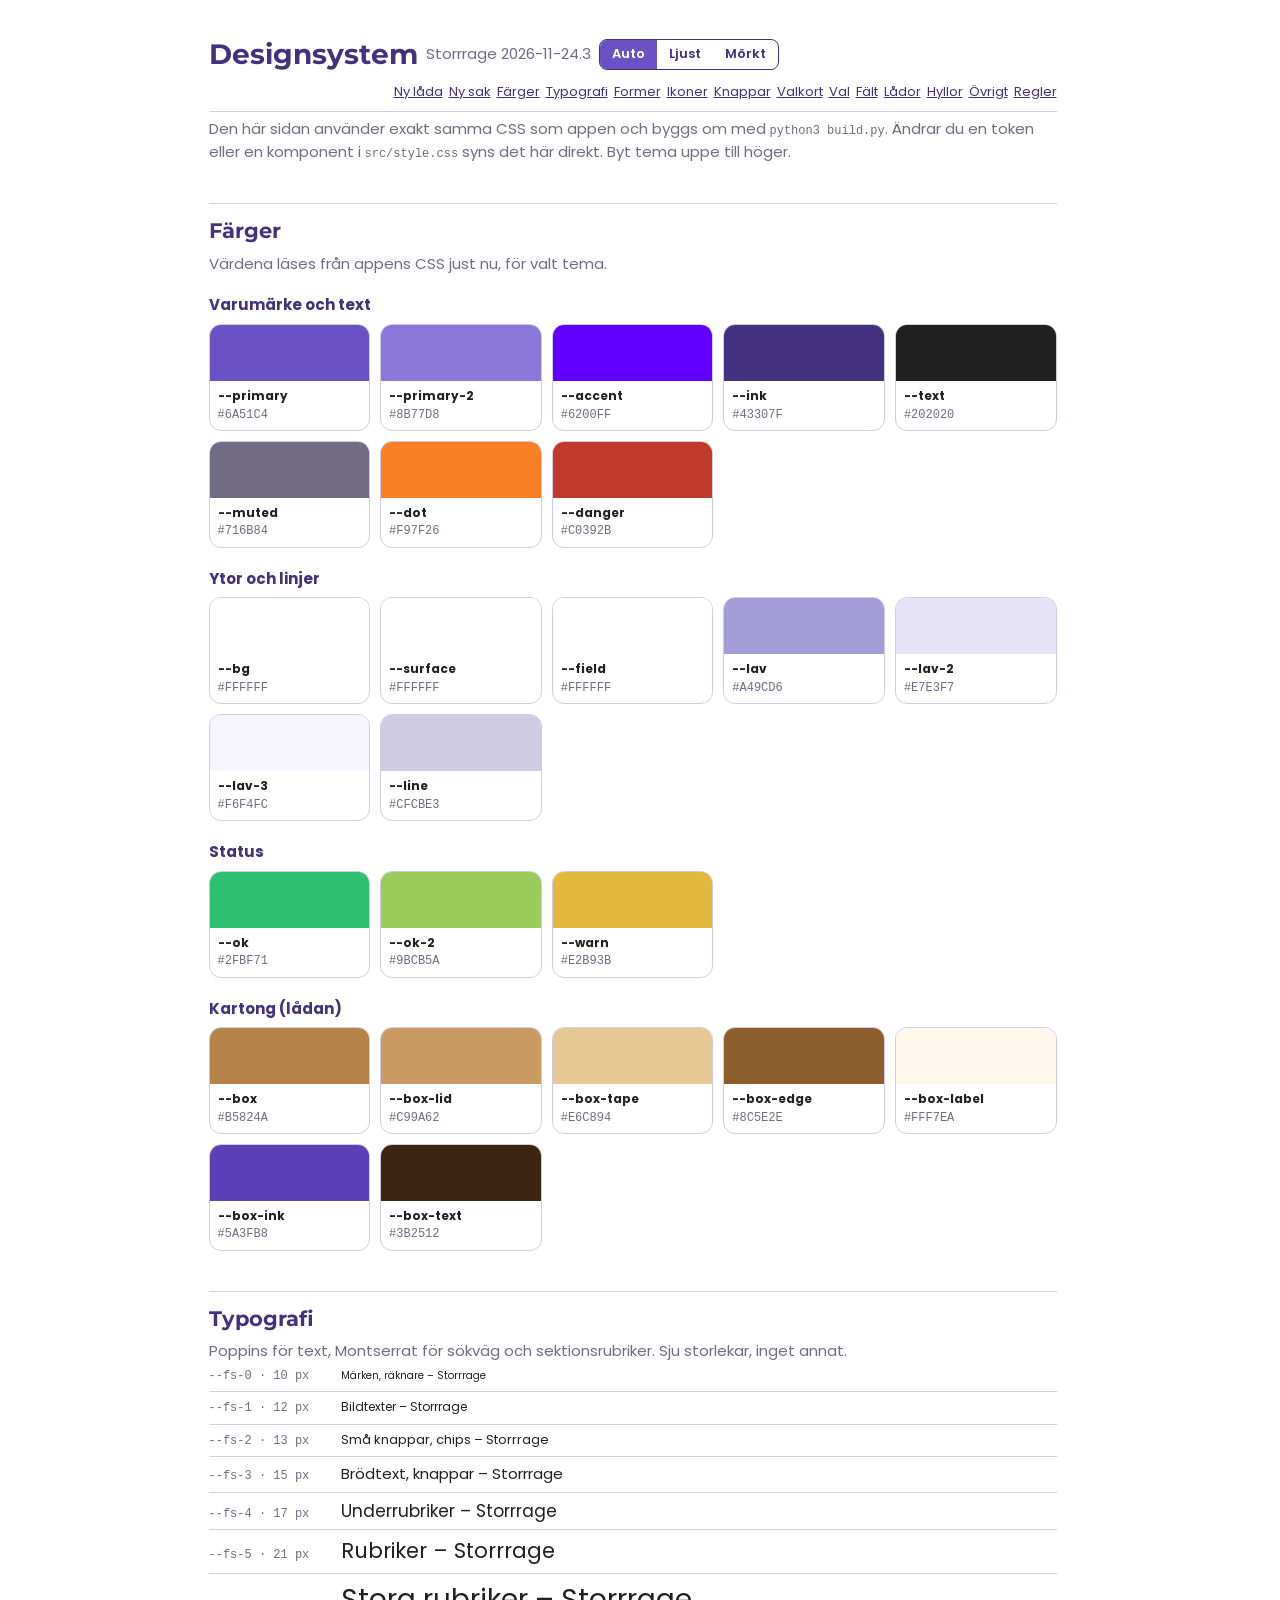
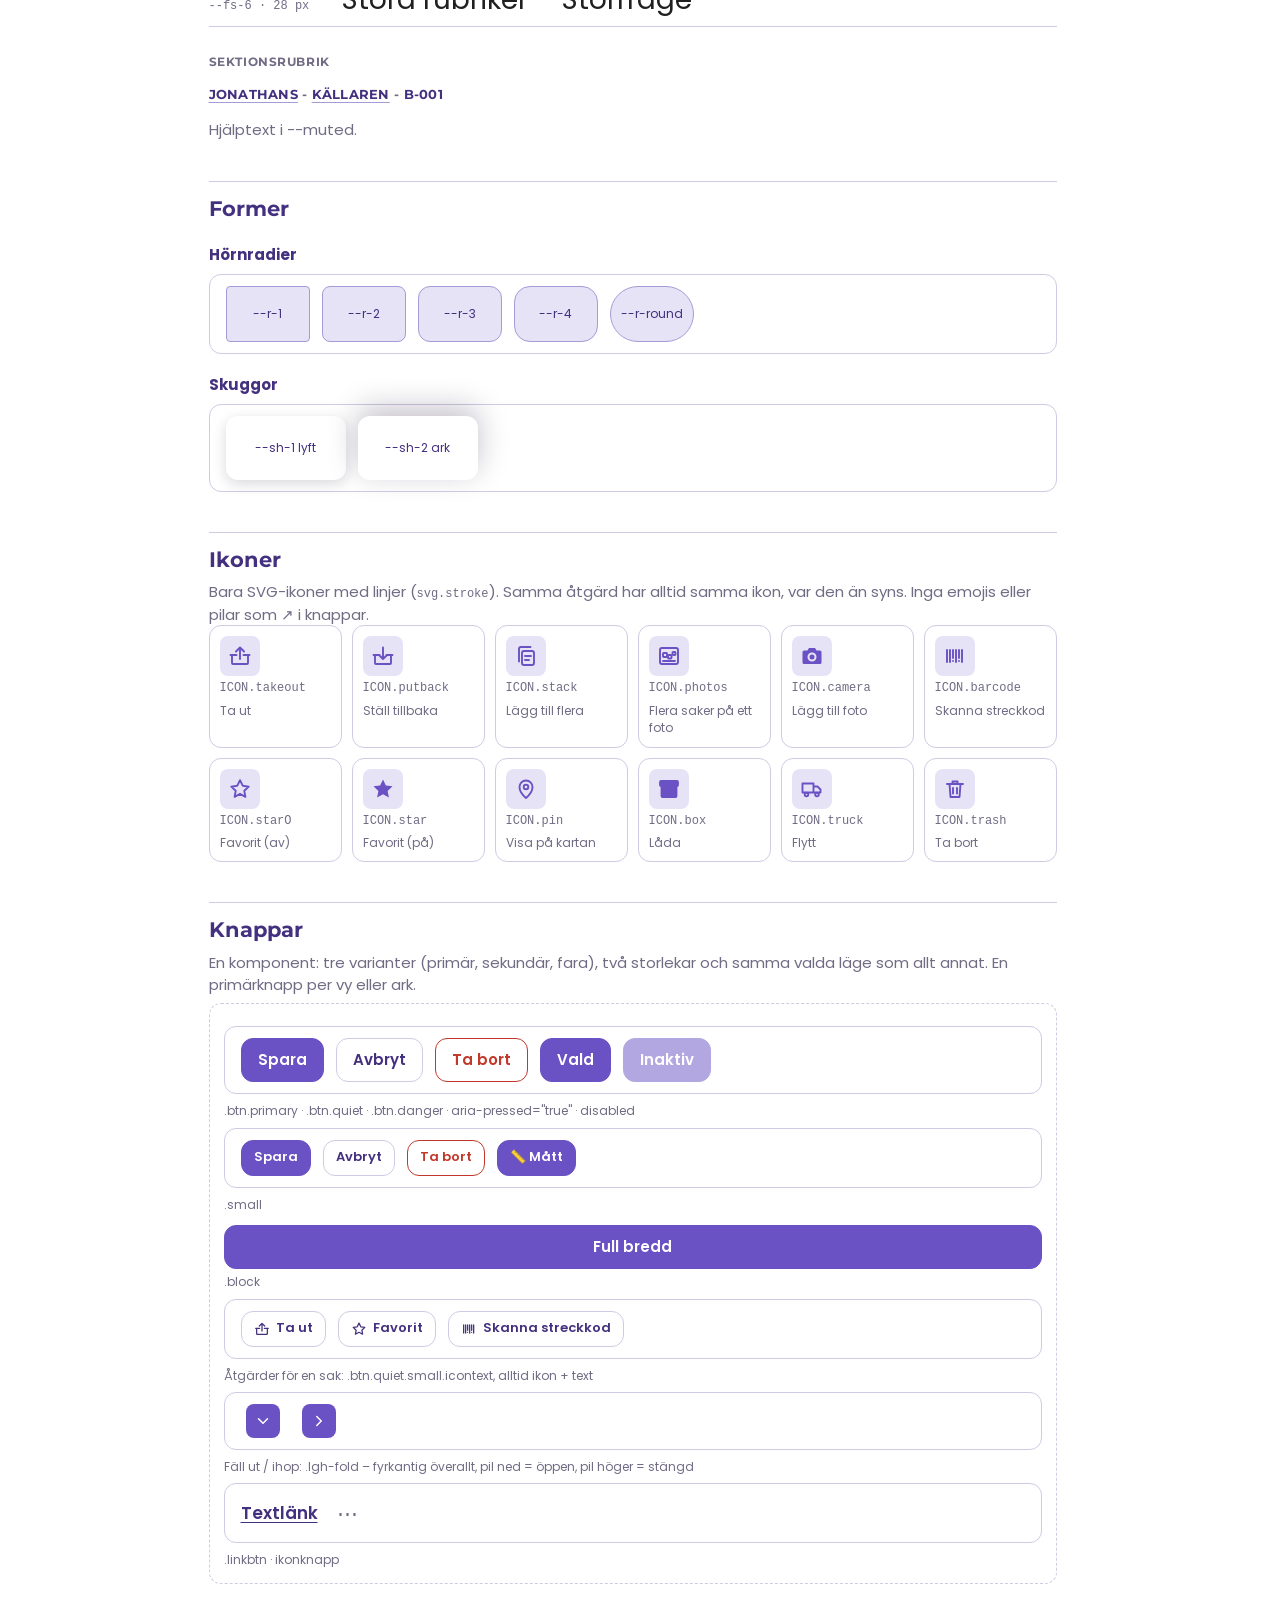
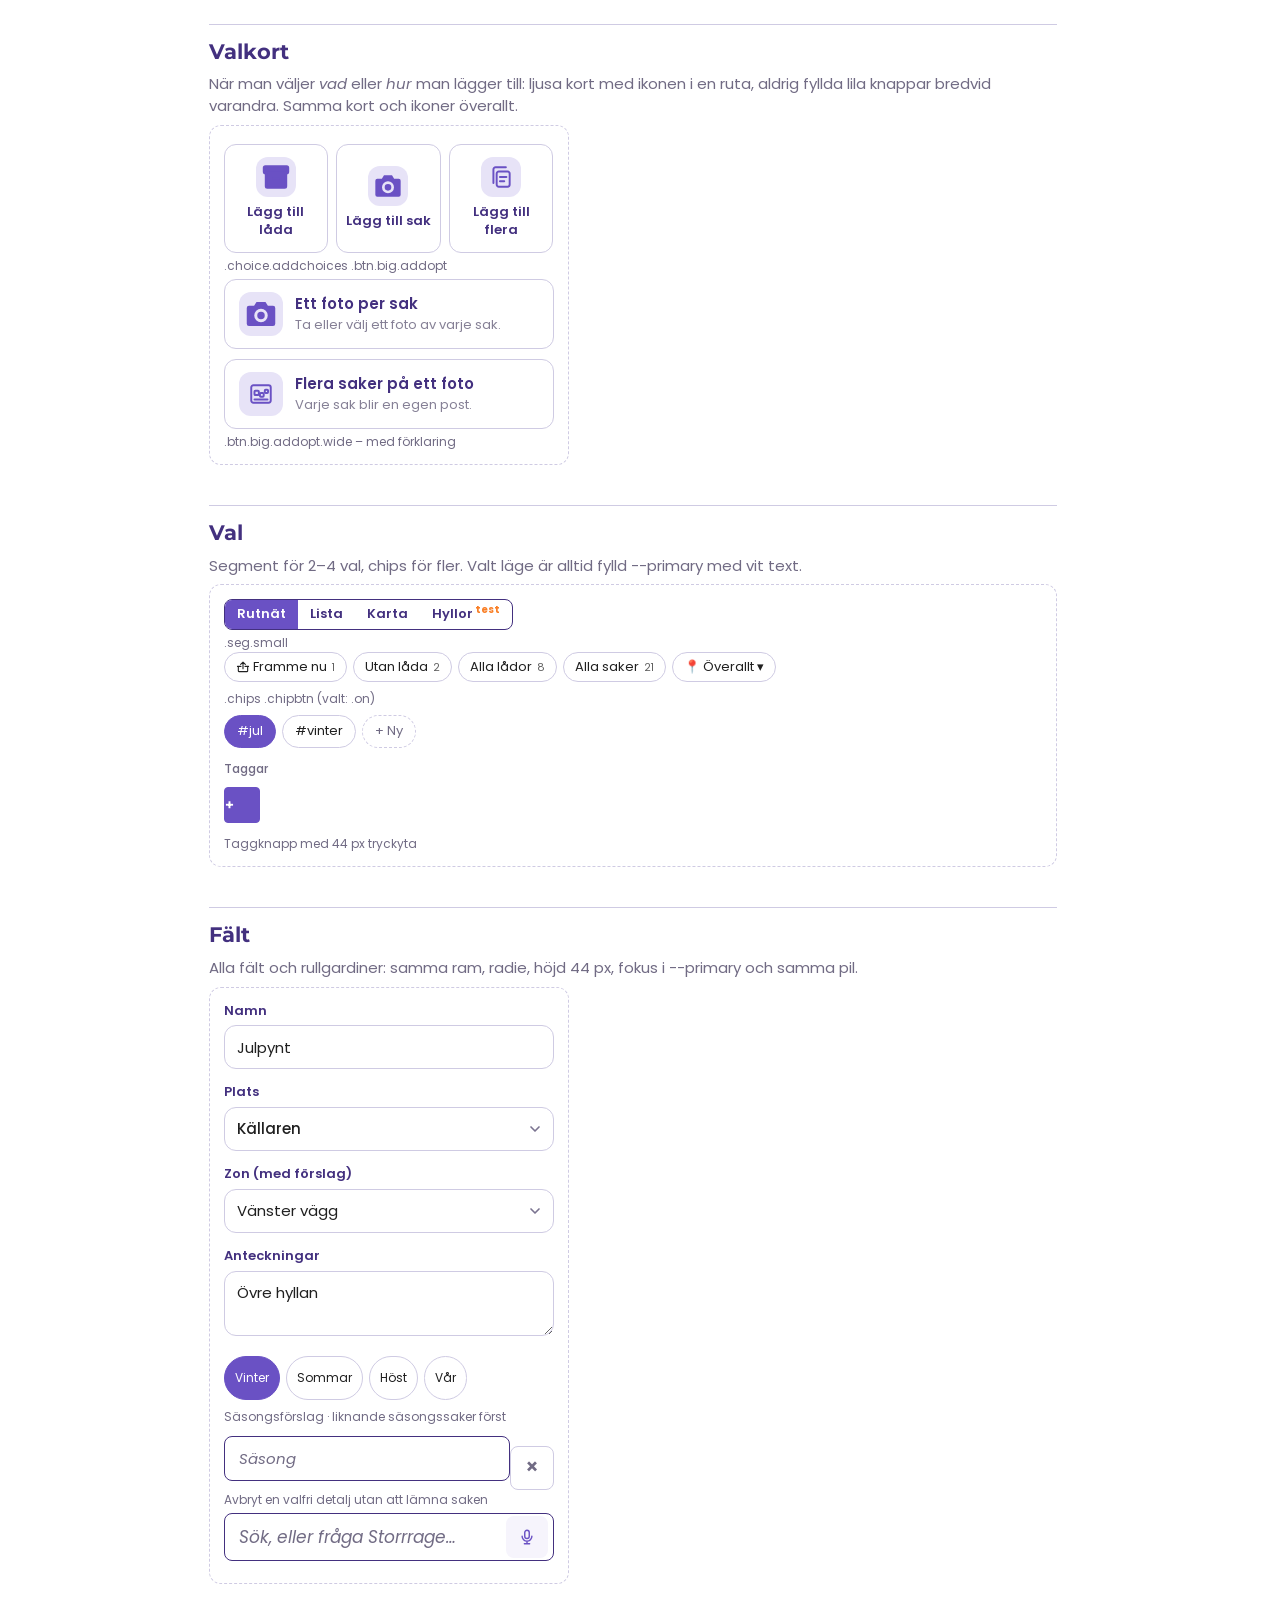
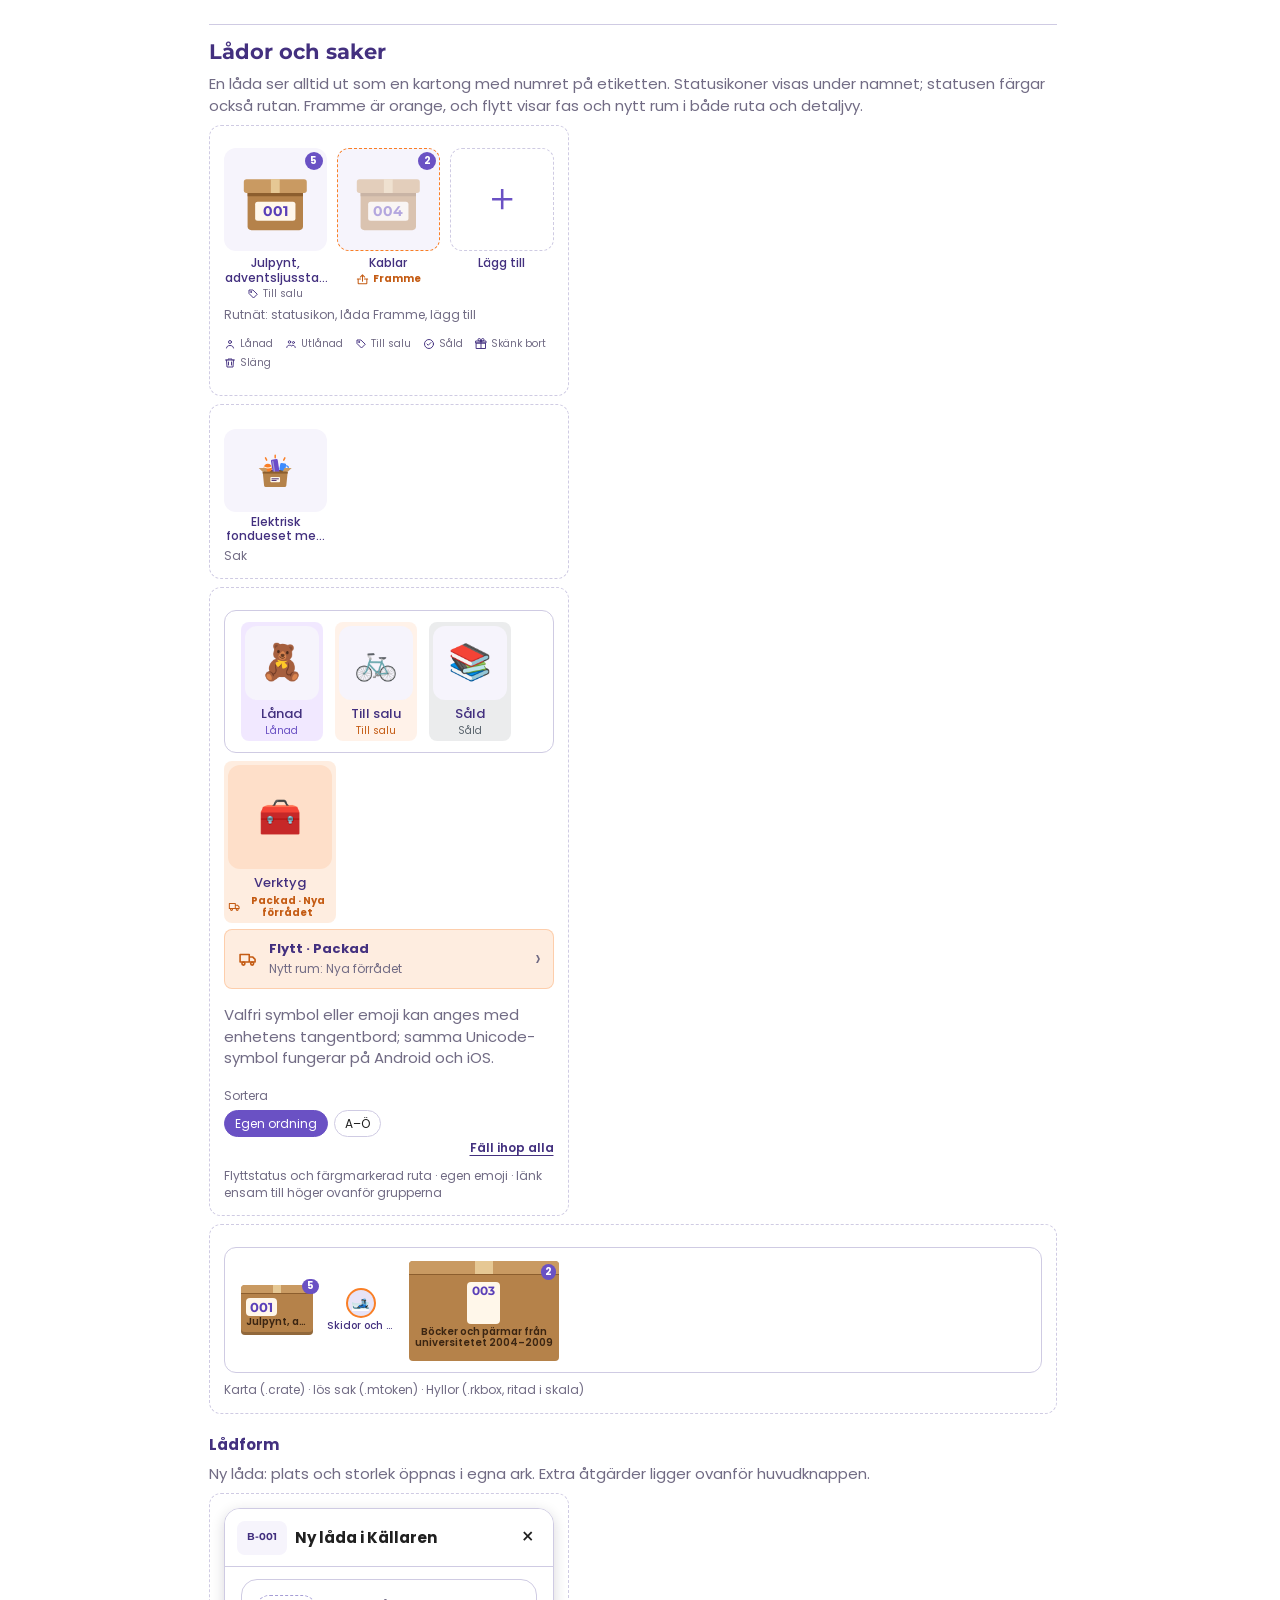
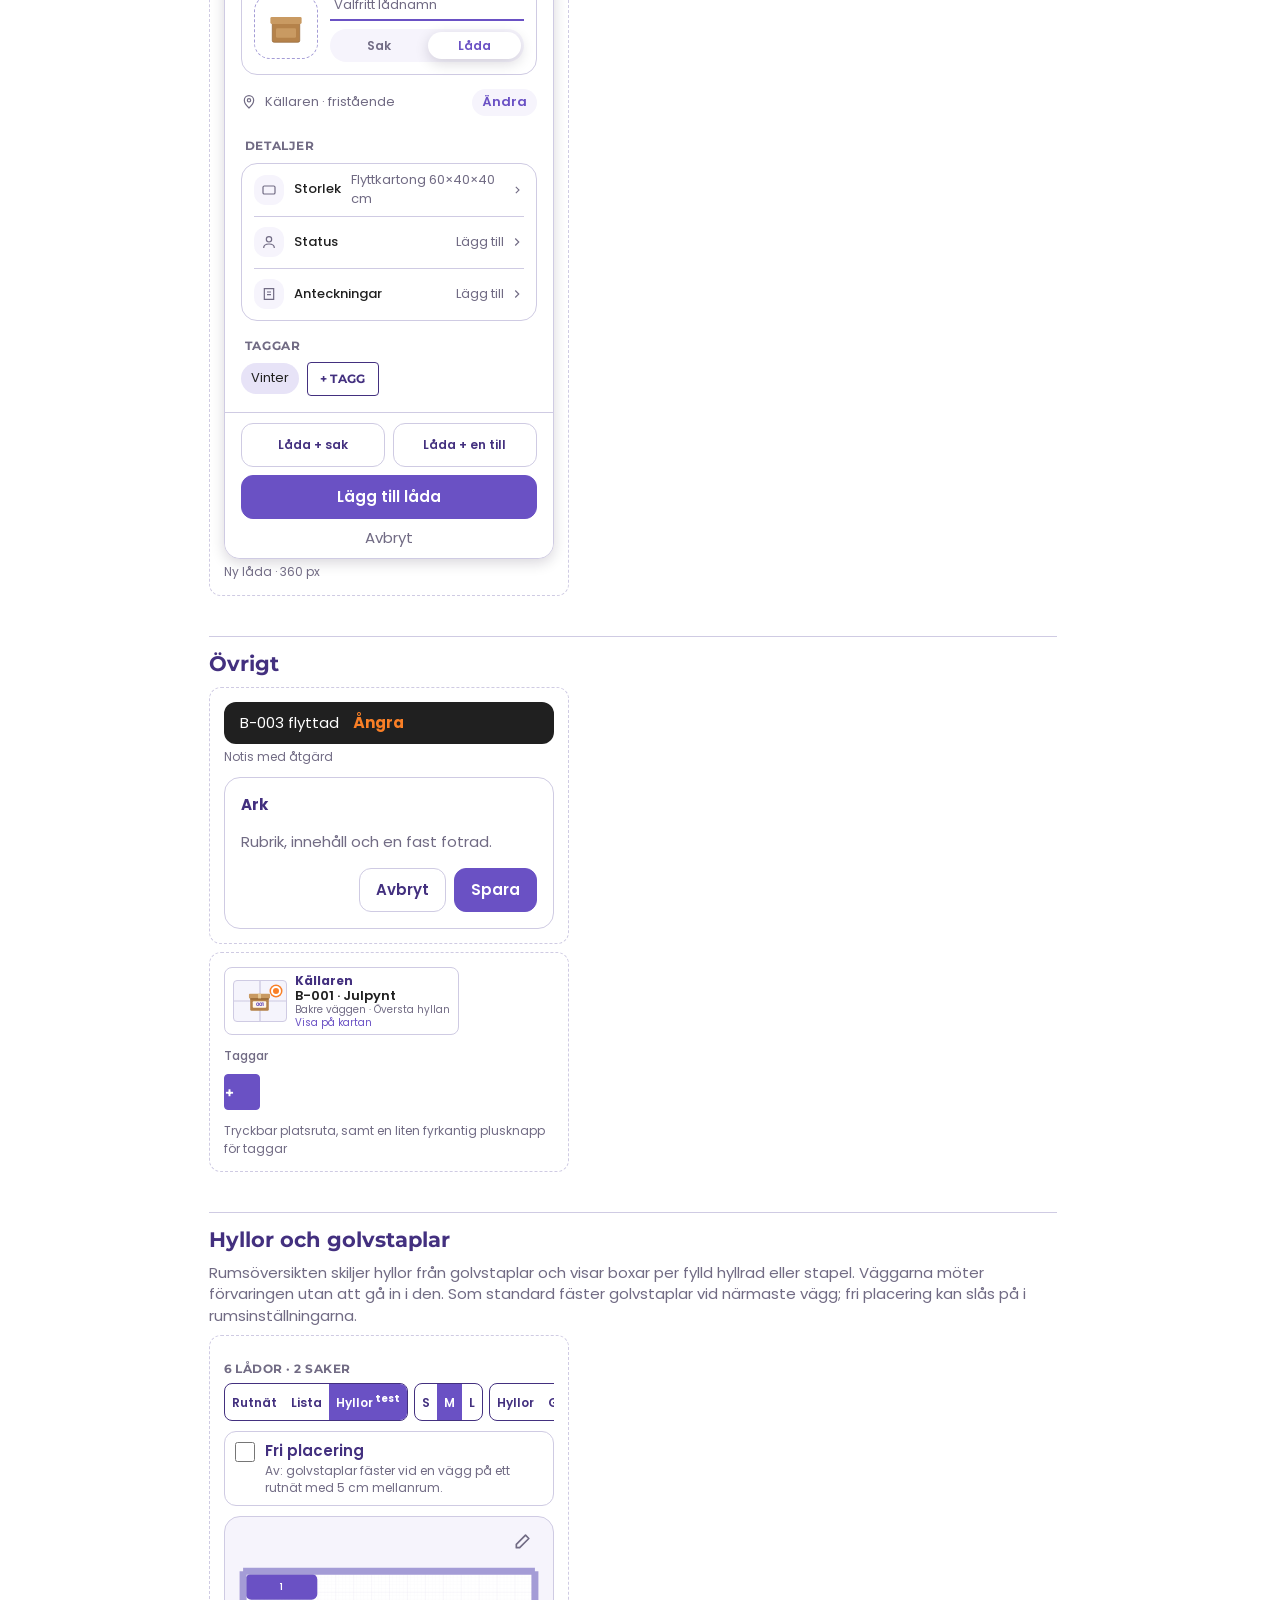
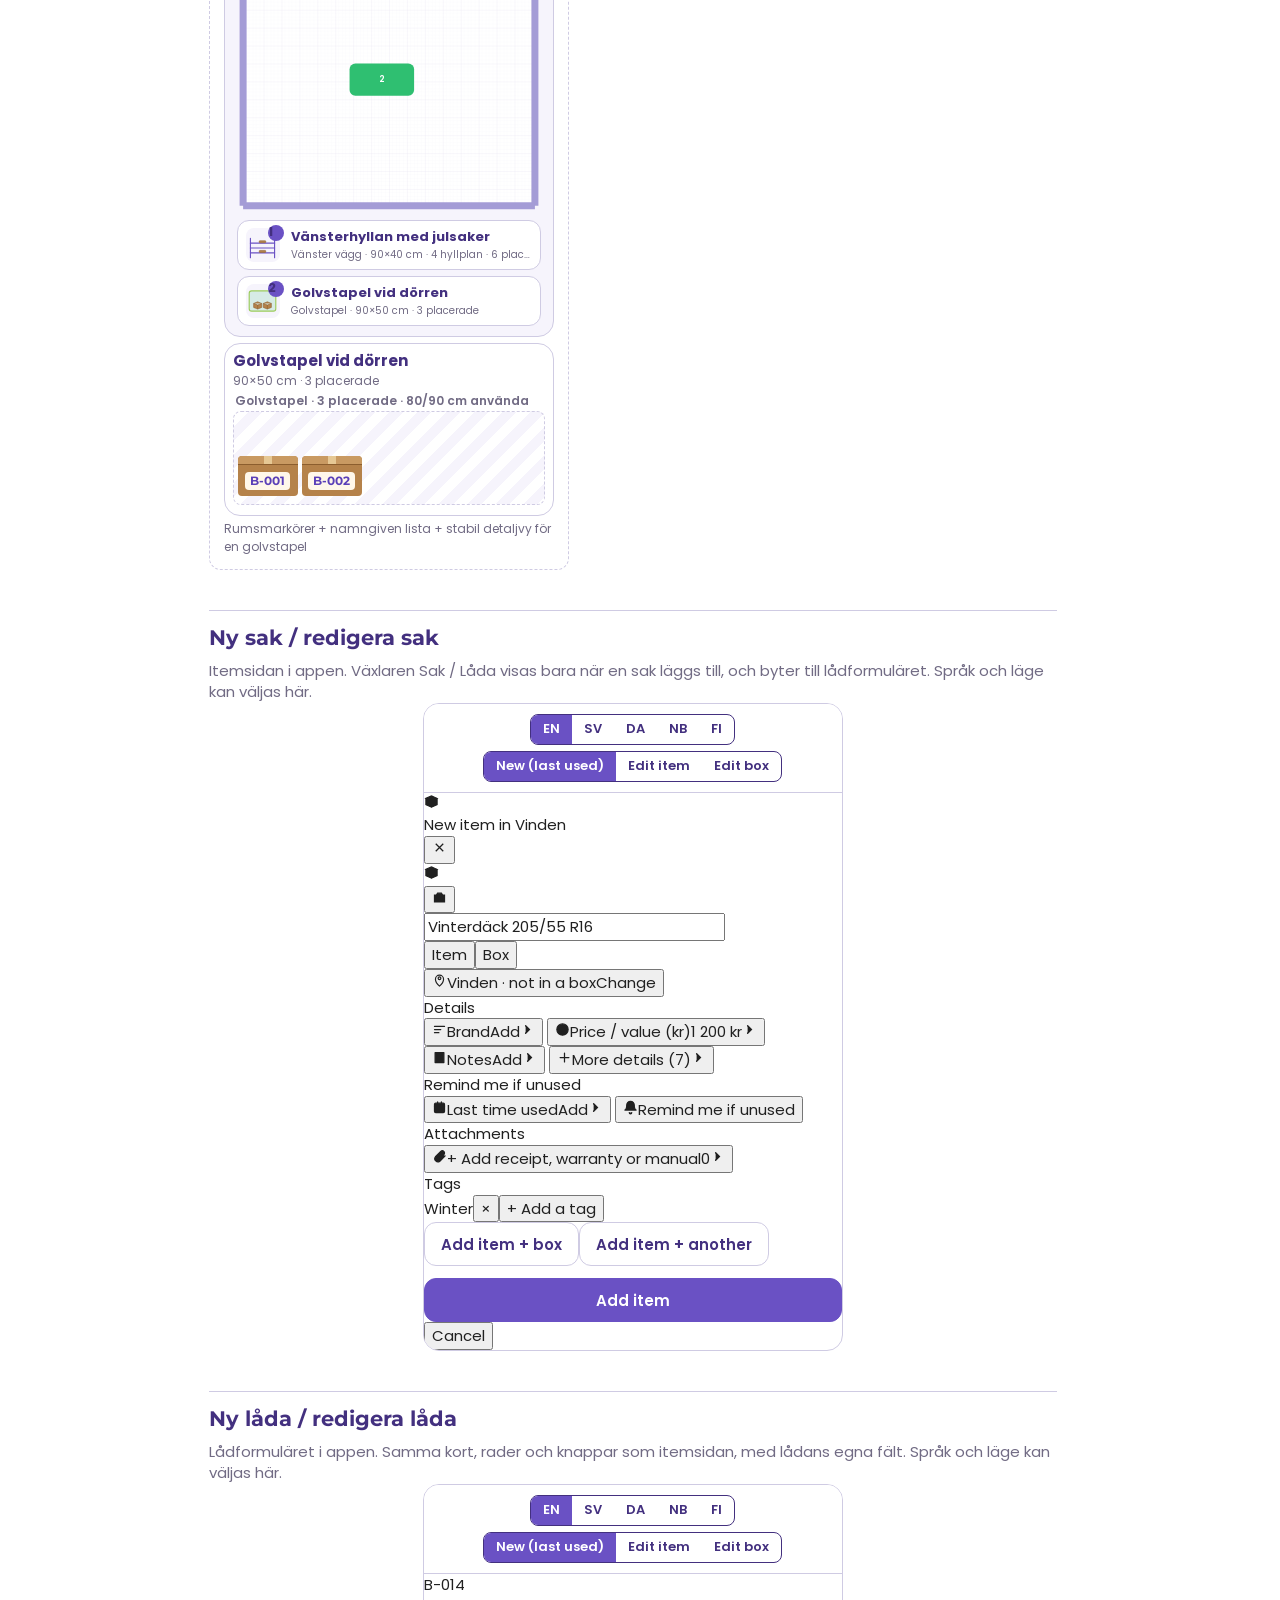
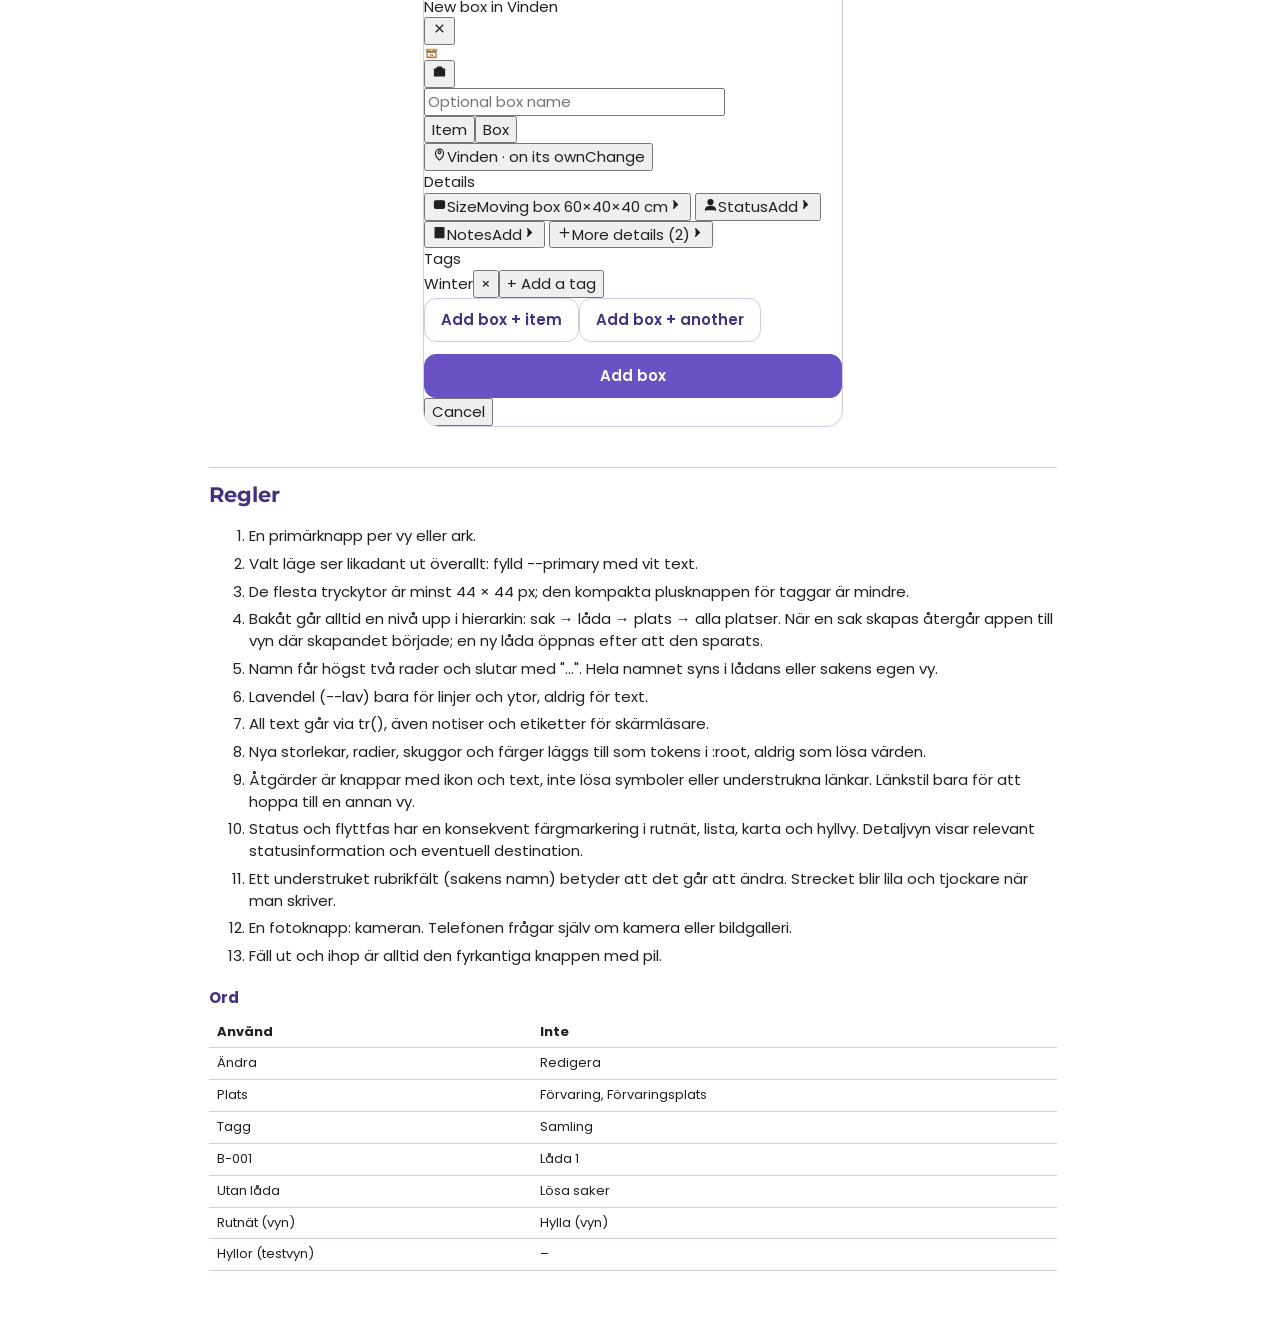
==== commit ea0a2955: "Styleguide: levande exempel för ny låda och ny sak Språk (EN/SV/DA/NB/FI), läge (ny / ändra sak / än" ====
--- a/styleguide.html
+++ b/styleguide.html
@@ -1525,7 +1525,14 @@
 .icocell small{color:var(--muted);font-size:var(--fs-1)}
 table.words{border-collapse:collapse;width:100%;font-size:var(--fs-2)}
 table.words td,table.words th{border-bottom:1px solid var(--line);padding:6px 8px;text-align:left;color:var(--text)}
-.ad-item-demo{max-width:390px;margin:0 auto;border:1.5px solid var(--line);border-radius:var(--r-4);background:var(--bg);padding:12px;display:flex;flex-direction:column;gap:10px}
+.ad-live{max-width:420px;margin:0 auto;border:1.5px solid var(--line);border-radius:var(--r-4);overflow:hidden;background:var(--bg)}
+.ad-live .live-ctl{display:flex;flex-direction:column;gap:6px;align-items:center;padding:10px;background:var(--surface);border-bottom:1px solid var(--line)}
+.ad-live .live-sheet{height:auto;min-height:0;overflow:visible}
+.ad-live .live-sheet .ad-main{overflow:visible}
+.ad-live[data-mode="new"] .edit-only{display:none}
+.ad-live[data-mode="edit-item"] .new-only,.ad-live[data-mode="edit-box"] .new-only{display:none}
+.ad-live[data-type="item"] .box-only{display:none}
+.ad-live[data-type="box"] .item-only{display:none}
 </style>
 </head>
 <body>
@@ -1684,76 +1691,121 @@
     </div><span class="lbl">Rumsmarkörer + namngiven lista + stabil detaljvy för en golvstapel</span>
   </div>
 
-  <h2 class="sgh" id="ny-lada">Ny låda</h2>
-  <p class="lead">Lådformuläret som öppnas från + på en plats. Växlaren Sak / Låda högst upp byter till formuläret för sak.</p>
-  <div class="ad-editor-demo"><div class="ad-editor">
-    <header class="ad-head"><span class="ad-code">B-011</span><div class="ad-ttl"><span class="ad-head-sub">Ny låda i Källaren</span></div><button type="button" class="ad-x" aria-label="Stäng"><svg width="20" height="20" viewBox="0 0 24 24" fill="none" stroke="currentColor" stroke-width="2" aria-hidden="true"><path d="M6 6l12 12M18 6L6 18"/></svg></button></header>
-    <main class="ad-main">
-      <section class="ad-card ad-hero">
-        <div class="ad-photo-wrap"><div class="ad-photo-pick"><svg class="boxart" viewBox="0 0 64 64" aria-hidden="true"><path d="M10 25h44v28.5a3 3 0 0 1-3 3H13a3 3 0 0 1-3-3z" fill="#B5824A"/><rect x="7" y="16" width="50" height="11" rx="2.2" fill="#C99A62"/><rect x="10" y="27" width="44" height="2.6" fill="#8C5E2E"/><rect x="28.5" y="16" width="7" height="11" fill="#E6C894"/><rect x="16" y="34" width="32" height="15" rx="2" fill="#FFF7EA"/><text x="32" y="45.4" text-anchor="middle" font-family="Montserrat,Poppins,Arial,sans-serif" font-weight="800" font-size="11" fill="#5A3FB8">14</text></svg></div></div>
-        <div class="ad-right">
-          <label class="ad-name"><input placeholder="Valfritt lådnamn" aria-label="Namn"></label>
-          <div class="ad-seg" role="group" aria-label="Typ"><button type="button" aria-pressed="false">Sak</button><button type="button" class="on" aria-pressed="true">Låda</button></div>
-        </div>
-      </section>
-      <button type="button" class="ad-where"><svg class="stroke" viewBox="0 0 24 24" aria-hidden="true"><path d="M12 21s-6.5-5.6-6.5-11a6.5 6.5 0 0 1 13 0c0 5.4-6.5 11-6.5 11z"/><circle cx="12" cy="8.5" r="2.2"/></svg><span class="ad-where-text">Källaren · fristående</span><span class="ad-chg">Ändra</span></button>
-      <div class="ad-label">Detaljer</div>
-      <section class="ad-rows">
-        <button type="button" class="ad-row ad-choice"><span class="ad-ic"><svg viewBox="0 0 24 24" fill="none" stroke="currentColor" stroke-width="2" stroke-linecap="round" stroke-linejoin="round" aria-hidden="true"><rect x="4" y="6" width="16" height="12" rx="2"/></svg></span><span class="ad-lbl">Storlek</span><span class="ad-val set">Moving box 60×40×40 cm</span><svg class="ad-chev" viewBox="0 0 24 24" fill="none" stroke="currentColor" stroke-width="2.2" stroke-linecap="round" aria-hidden="true"><path d="M9 6l6 6-6 6"/></svg></button>
-        <button type="button" class="ad-row ad-choice"><span class="ad-ic"><svg viewBox="0 0 24 24" fill="none" stroke="currentColor" stroke-width="2" stroke-linecap="round" stroke-linejoin="round" aria-hidden="true"><circle cx="12" cy="8" r="4"/><path d="M4 21c0-4 3.5-6 8-6s8 2 8 6"/></svg></span><span class="ad-lbl">Status</span><span class="ad-val">Lägg till</span><svg class="ad-chev" viewBox="0 0 24 24" fill="none" stroke="currentColor" stroke-width="2.2" stroke-linecap="round" aria-hidden="true"><path d="M9 6l6 6-6 6"/></svg></button>
-        <details class="ad-notes-fold"><summary class="ad-row"><span class="ad-ic"><svg viewBox="0 0 24 24" fill="none" stroke="currentColor" stroke-width="2" stroke-linecap="round" stroke-linejoin="round" aria-hidden="true"><path d="M5 4h14v12H9l-4 4z"/></svg></span><span class="ad-lbl">Anteckningar</span><span class="ad-val">Lägg till</span><svg class="ad-chev" viewBox="0 0 24 24" fill="none" stroke="currentColor" stroke-width="2.2" stroke-linecap="round" aria-hidden="true"><path d="M9 6l6 6-6 6"/></svg></summary><textarea aria-label="Anteckningar">Övre hyllan</textarea></details>
-      </section>
-      <div class="ad-label">Taggar</div>
-      <div class="ad-tags"><span class="ad-tag">jul<button type="button" aria-label="Ta bort jul">×</button></span><button type="button" class="ad-tag add">+ Ny tagg</button></div>
-    </main>
-    <footer class="ad-foot">
-      <div class="ad-foot-row"><button type="button" class="btn quiet">Lägg till sak</button><button type="button" class="btn quiet">Lägg till en till låda</button></div>
-      <button type="button" class="btn primary block">Spara låda</button>
-      <button type="button" class="ad-cancel">Avbryt</button>
-    </footer>
-  </div></div>
-  <span class="lbl">Samma klasser som lådformuläret i appen (ad-editor).</span>
-
-  <h2 class="sgh" id="ny-sak">Ny sak</h2>
-  <p class="lead">Itemsidan när man lägger till en sak. Den har samma kort, rader och knappar som lådformuläret. Växlaren Sak / Låda högst upp visas bara för nya saker.</p>
-  <div class="ad-item-demo">
-    <section class="ad-card ad-hero">
-      <div class="ad-photo-wrap">
-        <button type="button" class="ad-photo-btn empty"><span class="ad-photo-art"><svg viewBox="0 0 24 24" fill="none" stroke="currentColor" stroke-width="1.6" aria-hidden="true"><path d="M3 7l9-4 9 4-9 4-9-4z"/><path d="M3 7v10l9 4 9-4V7"/><path d="M12 11v10"/></svg></span></button>
-        <button type="button" class="ad-cam" aria-label="Foto"><svg viewBox="0 0 24 24" fill="none" stroke="currentColor" stroke-width="2" aria-hidden="true"><path d="M4 8h3l2-3h6l2 3h3v11H4z"/><circle cx="12" cy="13" r="3.5"/></svg></button>
-      </div>
-      <div class="ad-right">
-        <label class="ad-titlerow"><textarea class="ad-title" rows="1" placeholder="Vad är det?">Vinterdäck 205/55 R16</textarea></label>
-        <div class="ad-acts">
-          <button type="button" class="ad-pill ad-out" aria-pressed="false"><svg class="stroke" viewBox="0 0 24 24" aria-hidden="true"><path d="M12 15V3M7 8l5-5 5 5"/><path d="M4 14v5a2 2 0 0 0 2 2h12a2 2 0 0 0 2-2v-5"/></svg>Ta ut</button>
-          <button type="button" class="ad-pill ad-fav" aria-pressed="true"><svg class="stroke" viewBox="0 0 24 24" aria-hidden="true"><path d="M12 3l2.7 5.6 6.1.9-4.4 4.3 1 6.1L12 17l-5.4 2.9 1-6.1-4.4-4.3 6.1-.9z"/></svg>Favorit</button>
-        </div>
-        <div class="ad-seg ad-type" role="group" aria-label="Typ"><button type="button" class="on" aria-pressed="true">Sak</button><button type="button" aria-pressed="false">Låda</button></div>
-      </div>
-    </section>
-    <button type="button" class="ad-where"><svg class="stroke" viewBox="0 0 24 24" aria-hidden="true"><path d="M12 21s-6.5-5.6-6.5-11a6.5 6.5 0 0 1 13 0c0 5.4-6.5 11-6.5 11z"/><circle cx="12" cy="8.5" r="2.2"/></svg><span class="ad-where-text">Källaren · inte i en låda</span><span class="ad-chg">Ändra</span></button>
-    <div class="ad-label">Detaljer</div>
-    <section class="ad-rows">
-      <label class="ad-field"><span class="ad-lbl">Märke</span><input class="ad-val-in" value="Continental"></label>
-      <label class="ad-field"><span class="ad-lbl">Värde (kr)</span><input class="ad-val-in" value="1 200"></label>
-      <div class="ad-group"><span class="ad-lbl">Påminn om oanvänd</span><div class="ad-chips"><button type="button" class="ad-chip on">Ingen</button><button type="button" class="ad-chip">Efter 3 mån</button><button type="button" class="ad-chip">Efter 1 år</button><button type="button" class="ad-chip">Välj datum</button></div></div>
-    </section>
-    <div class="ad-label">Lägg till detaljer</div>
-    <section class="ad-rows">
-      <button type="button" class="ad-row"><span class="ad-lbl">Storlek</span><span class="ad-detplus" aria-hidden="true">+</span></button>
-      <button type="button" class="ad-row"><span class="ad-lbl">Antal</span><span class="ad-detplus" aria-hidden="true">+</span></button>
-    </section>
-    <div class="ad-label">Bilagor</div>
-    <section class="ad-rows"><label class="ad-row"><span class="ad-lbl">Lägg till kvitto, garanti eller manual</span><span class="ad-detplus" aria-hidden="true">+</span></label></section>
-    <div class="ad-label">Taggar</div>
-    <div class="ad-tags"><span class="ad-tag">vinter<button type="button" aria-label="Ta bort vinter">×</button></span><button type="button" class="ad-tag add">+ Ny tagg</button></div>
-    <button type="button" class="btn quiet block">Dela var den finns</button>
-    <div class="ad-foot">
-      <div class="ad-foot-row"><button type="button" class="btn quiet">Avbryt</button><button type="button" class="btn quiet">Spara + lägg till nästa</button></div>
-      <button type="button" class="btn primary block">Spara</button>
+  <h2 class="sgh" id="ny-sak">Ny sak / redigera sak</h2>
+  <p class="lead">Itemsidan i appen. Växlaren Sak / Låda visas bara när en sak läggs till, och byter till lådformuläret. Språk och läge kan väljas här.</p>
+  <div class="ad-live" data-mode="new" data-type="item">
+    <div class="live-ctl">
+      <div class="seg small" role="group" aria-label="Språk"><button type="button" data-lang="en" class="on">EN</button><button type="button" data-lang="sv" class="">SV</button><button type="button" data-lang="da" class="">DA</button><button type="button" data-lang="nb" class="">NB</button><button type="button" data-lang="fi" class="">FI</button></div>
+      <div class="seg small" role="group" aria-label="Läge"><button type="button" data-mode-btn="new" class="on">New (last used)</button><button type="button" data-mode-btn="edit-item" class="">Edit item</button><button type="button" data-mode-btn="edit-box" class="">Edit box</button></div>
+    </div>
+    <div class="ad-editor live-sheet">
+      <header class="ad-head">
+        <span class="ad-hdric item-only"><svg viewBox="0 0 24 24" fill="none" stroke="currentColor" stroke-width="1.8" aria-hidden="true"><path d="M3 7l9-4 9 4-9 4-9-4z"/><path d="M3 7v10l9 4 9-4V7"/><path d="M12 11v10"/></svg></span>
+        <span class="ad-code box-only">B-014</span>
+        <div class="ad-ttl"><span class="ad-head-sub" data-compose="title"></span></div>
+        <button type="button" class="ad-x" aria-label="Stäng"><svg width="20" height="20" viewBox="0 0 24 24" fill="none" stroke="currentColor" stroke-width="2" aria-hidden="true"><path d="M6 6l12 12M18 6L6 18"/></svg></button>
+      </header>
+      <main class="ad-main">
+        <section class="ad-card ad-hero">
+          <div class="ad-photo-wrap">
+            <div class="ad-photo-pick"><span class="item-only ad-photo-art"><svg viewBox="0 0 24 24" fill="none" stroke="currentColor" stroke-width="1.8" aria-hidden="true"><path d="M3 7l9-4 9 4-9 4-9-4z"/><path d="M3 7v10l9 4 9-4V7"/><path d="M12 11v10"/></svg></span><span class="box-only"><svg class="boxart" viewBox="0 0 64 64" aria-hidden="true"><path d="M10 25h44v28.5a3 3 0 0 1-3 3H13a3 3 0 0 1-3-3z" fill="#B5824A"/><rect x="7" y="16" width="50" height="11" rx="2.2" fill="#C99A62"/><rect x="10" y="27" width="44" height="2.6" fill="#8C5E2E"/><rect x="28.5" y="16" width="7" height="11" fill="#E6C894"/><rect x="16" y="34" width="32" height="15" rx="2" fill="#FFF7EA"/><text x="32" y="45.4" text-anchor="middle" font-family="Montserrat,Poppins,Arial,sans-serif" font-weight="800" font-size="11" fill="#5A3FB8">14</text></svg></span></div>
+            <button type="button" class="ad-cam" aria-label="Foto"><svg viewBox="0 0 24 24" fill="none" stroke="currentColor" stroke-width="2" aria-hidden="true"><path d="M4 8h3l2-3h6l2 3h3v11H4z"/><circle cx="12" cy="13" r="3.5"/></svg></button>
+          </div>
+          <div class="ad-right">
+            <label class="ad-name"><input data-name aria-label="Namn"></label>
+            <div class="ad-acts edit-only"><button type="button" class="ad-pill ad-out"aria-pressed="false"><svg class="stroke" viewBox="0 0 24 24" aria-hidden="true"><path d="M12 15V3M7 8l5-5 5 5"/><path d="M4 14v5a2 2 0 0 0 2 2h12a2 2 0 0 0 2-2v-5"/></svg><span data-t="takeOut"></span></button><button type="button" class="ad-pill ad-fav"aria-pressed="false"><svg class="stroke" viewBox="0 0 24 24" aria-hidden="true"><path d="M12 3l2.7 5.6 6.1.9-4.4 4.3 1 6.1L12 17l-5.4 2.9 1-6.1-4.4-4.3 6.1-.9z"/></svg><span data-t="favorite"></span></button></div>
+            <div class="ad-seg ad-type new-only" role="group"><button type="button" data-type-btn="item" class="on"><span data-t="typeItem"></span></button><button type="button" data-type-btn="box"><span data-t="typeBox"></span></button></div>
+          </div>
+        </section>
+        <button type="button" class="ad-where"><svg class="stroke" viewBox="0 0 24 24" aria-hidden="true"><path d="M12 21s-6.5-5.6-6.5-11a6.5 6.5 0 0 1 13 0c0 5.4-6.5 11-6.5 11z"/><circle cx="12" cy="8.5" r="2.2"/></svg><span class="ad-where-text" data-compose="where"></span><span class="ad-chg" data-t="change"></span></button>
+        <div class="ad-label" data-t="details"></div>
+        <section class="ad-rows">
+          <button type="button" class="ad-row ad-choice item-only"><span class="ad-ic"><svg viewBox="0 0 24 24" fill="none" stroke="currentColor" stroke-width="2" stroke-linecap="round" stroke-linejoin="round" aria-hidden="true"><path d="M4 7h16M4 12h10M4 17h7"/></svg></span><span class="ad-lbl" data-t="brand"></span><span class="ad-val" data-t="add"></span><svg class="ad-chev" viewBox="0 0 24 24" fill="none" stroke="currentColor" stroke-width="2.2" stroke-linecap="round" aria-hidden="true"><path d="M9 6l6 6-6 6"/></svg></button>
+          <button type="button" class="ad-row ad-choice item-only"><span class="ad-ic"><svg viewBox="0 0 24 24" fill="none" stroke="currentColor" stroke-width="2" stroke-linecap="round" stroke-linejoin="round" aria-hidden="true"><circle cx="12" cy="12" r="9"/><path d="M12 6v2M12 16v2"/></svg></span><span class="ad-lbl" data-t="value"></span><span class="ad-val set">1 200 kr</span><svg class="ad-chev" viewBox="0 0 24 24" fill="none" stroke="currentColor" stroke-width="2.2" stroke-linecap="round" aria-hidden="true"><path d="M9 6l6 6-6 6"/></svg></button>
+          <button type="button" class="ad-row ad-choice box-only"><span class="ad-ic"><svg viewBox="0 0 24 24" fill="none" stroke="currentColor" stroke-width="2" stroke-linecap="round" stroke-linejoin="round" aria-hidden="true"><rect x="4" y="6" width="16" height="12" rx="2"/></svg></span><span class="ad-lbl" data-t="size"></span><span class="ad-val set" data-t="sizeValue"></span><svg class="ad-chev" viewBox="0 0 24 24" fill="none" stroke="currentColor" stroke-width="2.2" stroke-linecap="round" aria-hidden="true"><path d="M9 6l6 6-6 6"/></svg></button>
+          <button type="button" class="ad-row ad-choice box-only"><span class="ad-ic"><svg viewBox="0 0 24 24" fill="none" stroke="currentColor" stroke-width="2" stroke-linecap="round" stroke-linejoin="round" aria-hidden="true"><circle cx="12" cy="8" r="4"/><path d="M4 21c0-4 3.5-6 8-6s8 2 8 6"/></svg></span><span class="ad-lbl" data-t="status"></span><span class="ad-val" data-t="add"></span><svg class="ad-chev" viewBox="0 0 24 24" fill="none" stroke="currentColor" stroke-width="2.2" stroke-linecap="round" aria-hidden="true"><path d="M9 6l6 6-6 6"/></svg></button>
+          <button type="button" class="ad-row ad-choice"><span class="ad-ic"><svg viewBox="0 0 24 24" fill="none" stroke="currentColor" stroke-width="2" stroke-linecap="round" stroke-linejoin="round" aria-hidden="true"><path d="M5 4h14v16H5zM9 9h6M9 13h6"/></svg></span><span class="ad-lbl" data-t="notes"></span><span class="ad-val" data-t="add"></span><svg class="ad-chev" viewBox="0 0 24 24" fill="none" stroke="currentColor" stroke-width="2.2" stroke-linecap="round" aria-hidden="true"><path d="M9 6l6 6-6 6"/></svg></button>
+          <button type="button" class="ad-row more"><span class="ad-ic"><svg viewBox="0 0 24 24" fill="none" stroke="currentColor" stroke-width="2" stroke-linecap="round" stroke-linejoin="round" aria-hidden="true"><path d="M12 5v14M5 12h14"/></svg></span><span class="ad-lbl"><span class="item-only" data-t="more" data-n="7"></span><span class="box-only" data-t="more" data-n="2"></span></span><svg class="ad-chev" viewBox="0 0 24 24" fill="none" stroke="currentColor" stroke-width="2.2" stroke-linecap="round" aria-hidden="true"><path d="M9 6l6 6-6 6"/></svg></button>
+        </section>
+        <div class="ad-label item-only" data-t="remind"></div>
+        <section class="ad-rows item-only">
+          <button type="button" class="ad-row ad-choice"><span class="ad-ic"><svg viewBox="0 0 24 24" fill="none" stroke="currentColor" stroke-width="2" stroke-linecap="round" stroke-linejoin="round" aria-hidden="true"><rect x="4" y="5" width="16" height="15" rx="2"/><path d="M4 10h16M9 3v4M15 3v4"/></svg></span><span class="ad-lbl" data-t="lastUsed"></span><span class="ad-val" data-t="add"></span><svg class="ad-chev" viewBox="0 0 24 24" fill="none" stroke="currentColor" stroke-width="2.2" stroke-linecap="round" aria-hidden="true"><path d="M9 6l6 6-6 6"/></svg></button>
+          <button type="button" class="ad-row" role="switch" aria-checked="false"><span class="ad-ic"><svg viewBox="0 0 24 24" fill="none" stroke="currentColor" stroke-width="2" stroke-linecap="round" stroke-linejoin="round" aria-hidden="true"><path d="M6 8a6 6 0 0 1 12 0c0 7 3 8 3 8H3s3-1 3-8M10 20a2 2 0 0 0 4 0"/></svg></span><span class="ad-lbl" data-t="remind"></span><span class="ad-switch" aria-hidden="true"></span></button>
+        </section>
+        <div class="ad-label item-only" data-t="attachments"></div>
+        <section class="ad-rows item-only">
+          <button type="button" class="ad-row ad-choice"><span class="ad-ic"><svg viewBox="0 0 24 24" fill="none" stroke="currentColor" stroke-width="2" stroke-linecap="round" stroke-linejoin="round" aria-hidden="true"><path d="M21 11l-8.5 8.5a5 5 0 0 1-7-7L14 4a3.5 3.5 0 0 1 5 5l-8.5 8.5a2 2 0 0 1-3-3L15 7"/></svg></span><span class="ad-lbl" data-t="receipt"></span><span class="ad-val set">0</span><svg class="ad-chev" viewBox="0 0 24 24" fill="none" stroke="currentColor" stroke-width="2.2" stroke-linecap="round" aria-hidden="true"><path d="M9 6l6 6-6 6"/></svg></button>
+        </section>
+        <div class="ad-label" data-t="tags"></div>
+        <div class="ad-tags"><span class="ad-tag">Winter<button type="button" aria-label="Ta bort">×</button></span><button type="button" class="ad-tag add" data-plus-tag></button></div>
+      </main>
+      <footer class="ad-foot new-only">
+        <div class="ad-foot-row item-only"><button type="button" class="btn quiet" data-t="addItemBox"></button><button type="button" class="btn quiet" data-t="addItemAnother"></button></div>
+        <div class="ad-foot-row box-only"><button type="button" class="btn quiet" data-t="addBoxItem"></button><button type="button" class="btn quiet" data-t="addBoxAnother"></button></div>
+        <button type="button" class="btn primary block item-only" data-t="addItem"></button>
+        <button type="button" class="btn primary block box-only" data-t="addBox"></button>
+      </footer>
+      <button type="button" class="ad-cancel" data-t="cancel"></button>
     </div>
   </div>
-  <span class="lbl">Samma klasser som itemsidan i appen. Byt till Låda för att gå till lådformuläret.</span>
+
+  <h2 class="sgh" id="ny-lada">Ny låda / redigera låda</h2>
+  <p class="lead">Lådformuläret i appen. Samma kort, rader och knappar som itemsidan, med lådans egna fält. Språk och läge kan väljas här.</p>
+  <div class="ad-live" data-mode="new" data-type="box">
+    <div class="live-ctl">
+      <div class="seg small" role="group" aria-label="Språk"><button type="button" data-lang="en" class="on">EN</button><button type="button" data-lang="sv" class="">SV</button><button type="button" data-lang="da" class="">DA</button><button type="button" data-lang="nb" class="">NB</button><button type="button" data-lang="fi" class="">FI</button></div>
+      <div class="seg small" role="group" aria-label="Läge"><button type="button" data-mode-btn="new" class="on">New (last used)</button><button type="button" data-mode-btn="edit-item" class="">Edit item</button><button type="button" data-mode-btn="edit-box" class="">Edit box</button></div>
+    </div>
+    <div class="ad-editor live-sheet">
+      <header class="ad-head">
+        <span class="ad-hdric item-only"><svg viewBox="0 0 24 24" fill="none" stroke="currentColor" stroke-width="1.8" aria-hidden="true"><path d="M3 7l9-4 9 4-9 4-9-4z"/><path d="M3 7v10l9 4 9-4V7"/><path d="M12 11v10"/></svg></span>
+        <span class="ad-code box-only">B-014</span>
+        <div class="ad-ttl"><span class="ad-head-sub" data-compose="title"></span></div>
+        <button type="button" class="ad-x" aria-label="Stäng"><svg width="20" height="20" viewBox="0 0 24 24" fill="none" stroke="currentColor" stroke-width="2" aria-hidden="true"><path d="M6 6l12 12M18 6L6 18"/></svg></button>
+      </header>
+      <main class="ad-main">
+        <section class="ad-card ad-hero">
+          <div class="ad-photo-wrap">
+            <div class="ad-photo-pick"><span class="item-only ad-photo-art"><svg viewBox="0 0 24 24" fill="none" stroke="currentColor" stroke-width="1.8" aria-hidden="true"><path d="M3 7l9-4 9 4-9 4-9-4z"/><path d="M3 7v10l9 4 9-4V7"/><path d="M12 11v10"/></svg></span><span class="box-only"><svg class="boxart" viewBox="0 0 64 64" aria-hidden="true"><path d="M10 25h44v28.5a3 3 0 0 1-3 3H13a3 3 0 0 1-3-3z" fill="#B5824A"/><rect x="7" y="16" width="50" height="11" rx="2.2" fill="#C99A62"/><rect x="10" y="27" width="44" height="2.6" fill="#8C5E2E"/><rect x="28.5" y="16" width="7" height="11" fill="#E6C894"/><rect x="16" y="34" width="32" height="15" rx="2" fill="#FFF7EA"/><text x="32" y="45.4" text-anchor="middle" font-family="Montserrat,Poppins,Arial,sans-serif" font-weight="800" font-size="11" fill="#5A3FB8">14</text></svg></span></div>
+            <button type="button" class="ad-cam" aria-label="Foto"><svg viewBox="0 0 24 24" fill="none" stroke="currentColor" stroke-width="2" aria-hidden="true"><path d="M4 8h3l2-3h6l2 3h3v11H4z"/><circle cx="12" cy="13" r="3.5"/></svg></button>
+          </div>
+          <div class="ad-right">
+            <label class="ad-name"><input data-name aria-label="Namn"></label>
+            <div class="ad-acts edit-only"><button type="button" class="ad-pill ad-out"aria-pressed="false"><svg class="stroke" viewBox="0 0 24 24" aria-hidden="true"><path d="M12 15V3M7 8l5-5 5 5"/><path d="M4 14v5a2 2 0 0 0 2 2h12a2 2 0 0 0 2-2v-5"/></svg><span data-t="takeOut"></span></button><button type="button" class="ad-pill ad-fav"aria-pressed="false"><svg class="stroke" viewBox="0 0 24 24" aria-hidden="true"><path d="M12 3l2.7 5.6 6.1.9-4.4 4.3 1 6.1L12 17l-5.4 2.9 1-6.1-4.4-4.3 6.1-.9z"/></svg><span data-t="favorite"></span></button></div>
+            <div class="ad-seg ad-type new-only" role="group"><button type="button" data-type-btn="item" class="on"><span data-t="typeItem"></span></button><button type="button" data-type-btn="box"><span data-t="typeBox"></span></button></div>
+          </div>
+        </section>
+        <button type="button" class="ad-where"><svg class="stroke" viewBox="0 0 24 24" aria-hidden="true"><path d="M12 21s-6.5-5.6-6.5-11a6.5 6.5 0 0 1 13 0c0 5.4-6.5 11-6.5 11z"/><circle cx="12" cy="8.5" r="2.2"/></svg><span class="ad-where-text" data-compose="where"></span><span class="ad-chg" data-t="change"></span></button>
+        <div class="ad-label" data-t="details"></div>
+        <section class="ad-rows">
+          <button type="button" class="ad-row ad-choice item-only"><span class="ad-ic"><svg viewBox="0 0 24 24" fill="none" stroke="currentColor" stroke-width="2" stroke-linecap="round" stroke-linejoin="round" aria-hidden="true"><path d="M4 7h16M4 12h10M4 17h7"/></svg></span><span class="ad-lbl" data-t="brand"></span><span class="ad-val" data-t="add"></span><svg class="ad-chev" viewBox="0 0 24 24" fill="none" stroke="currentColor" stroke-width="2.2" stroke-linecap="round" aria-hidden="true"><path d="M9 6l6 6-6 6"/></svg></button>
+          <button type="button" class="ad-row ad-choice item-only"><span class="ad-ic"><svg viewBox="0 0 24 24" fill="none" stroke="currentColor" stroke-width="2" stroke-linecap="round" stroke-linejoin="round" aria-hidden="true"><circle cx="12" cy="12" r="9"/><path d="M12 6v2M12 16v2"/></svg></span><span class="ad-lbl" data-t="value"></span><span class="ad-val set">1 200 kr</span><svg class="ad-chev" viewBox="0 0 24 24" fill="none" stroke="currentColor" stroke-width="2.2" stroke-linecap="round" aria-hidden="true"><path d="M9 6l6 6-6 6"/></svg></button>
+          <button type="button" class="ad-row ad-choice box-only"><span class="ad-ic"><svg viewBox="0 0 24 24" fill="none" stroke="currentColor" stroke-width="2" stroke-linecap="round" stroke-linejoin="round" aria-hidden="true"><rect x="4" y="6" width="16" height="12" rx="2"/></svg></span><span class="ad-lbl" data-t="size"></span><span class="ad-val set" data-t="sizeValue"></span><svg class="ad-chev" viewBox="0 0 24 24" fill="none" stroke="currentColor" stroke-width="2.2" stroke-linecap="round" aria-hidden="true"><path d="M9 6l6 6-6 6"/></svg></button>
+          <button type="button" class="ad-row ad-choice box-only"><span class="ad-ic"><svg viewBox="0 0 24 24" fill="none" stroke="currentColor" stroke-width="2" stroke-linecap="round" stroke-linejoin="round" aria-hidden="true"><circle cx="12" cy="8" r="4"/><path d="M4 21c0-4 3.5-6 8-6s8 2 8 6"/></svg></span><span class="ad-lbl" data-t="status"></span><span class="ad-val" data-t="add"></span><svg class="ad-chev" viewBox="0 0 24 24" fill="none" stroke="currentColor" stroke-width="2.2" stroke-linecap="round" aria-hidden="true"><path d="M9 6l6 6-6 6"/></svg></button>
+          <button type="button" class="ad-row ad-choice"><span class="ad-ic"><svg viewBox="0 0 24 24" fill="none" stroke="currentColor" stroke-width="2" stroke-linecap="round" stroke-linejoin="round" aria-hidden="true"><path d="M5 4h14v16H5zM9 9h6M9 13h6"/></svg></span><span class="ad-lbl" data-t="notes"></span><span class="ad-val" data-t="add"></span><svg class="ad-chev" viewBox="0 0 24 24" fill="none" stroke="currentColor" stroke-width="2.2" stroke-linecap="round" aria-hidden="true"><path d="M9 6l6 6-6 6"/></svg></button>
+          <button type="button" class="ad-row more"><span class="ad-ic"><svg viewBox="0 0 24 24" fill="none" stroke="currentColor" stroke-width="2" stroke-linecap="round" stroke-linejoin="round" aria-hidden="true"><path d="M12 5v14M5 12h14"/></svg></span><span class="ad-lbl"><span class="item-only" data-t="more" data-n="7"></span><span class="box-only" data-t="more" data-n="2"></span></span><svg class="ad-chev" viewBox="0 0 24 24" fill="none" stroke="currentColor" stroke-width="2.2" stroke-linecap="round" aria-hidden="true"><path d="M9 6l6 6-6 6"/></svg></button>
+        </section>
+        <div class="ad-label item-only" data-t="remind"></div>
+        <section class="ad-rows item-only">
+          <button type="button" class="ad-row ad-choice"><span class="ad-ic"><svg viewBox="0 0 24 24" fill="none" stroke="currentColor" stroke-width="2" stroke-linecap="round" stroke-linejoin="round" aria-hidden="true"><rect x="4" y="5" width="16" height="15" rx="2"/><path d="M4 10h16M9 3v4M15 3v4"/></svg></span><span class="ad-lbl" data-t="lastUsed"></span><span class="ad-val" data-t="add"></span><svg class="ad-chev" viewBox="0 0 24 24" fill="none" stroke="currentColor" stroke-width="2.2" stroke-linecap="round" aria-hidden="true"><path d="M9 6l6 6-6 6"/></svg></button>
+          <button type="button" class="ad-row" role="switch" aria-checked="false"><span class="ad-ic"><svg viewBox="0 0 24 24" fill="none" stroke="currentColor" stroke-width="2" stroke-linecap="round" stroke-linejoin="round" aria-hidden="true"><path d="M6 8a6 6 0 0 1 12 0c0 7 3 8 3 8H3s3-1 3-8M10 20a2 2 0 0 0 4 0"/></svg></span><span class="ad-lbl" data-t="remind"></span><span class="ad-switch" aria-hidden="true"></span></button>
+        </section>
+        <div class="ad-label item-only" data-t="attachments"></div>
+        <section class="ad-rows item-only">
+          <button type="button" class="ad-row ad-choice"><span class="ad-ic"><svg viewBox="0 0 24 24" fill="none" stroke="currentColor" stroke-width="2" stroke-linecap="round" stroke-linejoin="round" aria-hidden="true"><path d="M21 11l-8.5 8.5a5 5 0 0 1-7-7L14 4a3.5 3.5 0 0 1 5 5l-8.5 8.5a2 2 0 0 1-3-3L15 7"/></svg></span><span class="ad-lbl" data-t="receipt"></span><span class="ad-val set">0</span><svg class="ad-chev" viewBox="0 0 24 24" fill="none" stroke="currentColor" stroke-width="2.2" stroke-linecap="round" aria-hidden="true"><path d="M9 6l6 6-6 6"/></svg></button>
+        </section>
+        <div class="ad-label" data-t="tags"></div>
+        <div class="ad-tags"><span class="ad-tag">Winter<button type="button" aria-label="Ta bort">×</button></span><button type="button" class="ad-tag add" data-plus-tag></button></div>
+      </main>
+      <footer class="ad-foot new-only">
+        <div class="ad-foot-row item-only"><button type="button" class="btn quiet" data-t="addItemBox"></button><button type="button" class="btn quiet" data-t="addItemAnother"></button></div>
+        <div class="ad-foot-row box-only"><button type="button" class="btn quiet" data-t="addBoxItem"></button><button type="button" class="btn quiet" data-t="addBoxAnother"></button></div>
+        <button type="button" class="btn primary block item-only" data-t="addItem"></button>
+        <button type="button" class="btn primary block box-only" data-t="addBox"></button>
+      </footer>
+      <button type="button" class="ad-cancel" data-t="cancel"></button>
+    </div>
+  </div>
 
   <h2 class="sgh" id="regler">Regler</h2>
   <ol class="rules">
@@ -1795,5 +1847,48 @@
   draw();
 })();
 </script>
+<script>
+(function(){
+  const SL = {"en": {"typeItem": "Item", "typeBox": "Box", "newItemIn": "New item in", "boxNewIn": "New box in", "notInBoxShort": "not in a box", "alone": "on its own", "change": "Change", "pickIcon": "Change icon", "photo": "Add photo", "takeOut": "Take out", "favorite": "Favorite", "scanBarcode": "Scan barcode", "whatIsIt": "What is it?", "boxNameHint": "Optional box name", "details": "Details", "brand": "Brand", "value": "Price / value (kr)", "notes": "Notes", "size": "Size", "sizeValue": "Moving box 60×40×40 cm", "status": "Status", "more": "More details", "lastUsed": "Last time used", "remind": "Remind me if unused", "noRemind": "No reminder", "pickDate": "Pick a date", "attachments": "Attachments", "receipt": "+ Add receipt, warranty or manual", "tags": "Tags", "newTag": "Add a tag", "add": "Add", "addItemBox": "Add item + box", "addItemAnother": "Add item + another", "addItem": "Add item", "addBoxItem": "Add box + item", "addBoxAnother": "Add box + another", "addBox": "Add box", "cancel": "Cancel", "save": "Save", "saveAnother": "Save + add another", "share": "Share where it is"}, "sv": {"typeItem": "Sak", "typeBox": "Låda", "newItemIn": "Ny sak i", "boxNewIn": "Ny låda i", "notInBoxShort": "utan låda", "alone": "fristående", "change": "Ändra", "pickIcon": "Byt ikon", "photo": "Lägg till foto", "takeOut": "Ta ut", "favorite": "Favorit", "scanBarcode": "Skanna streckkod", "whatIsIt": "Vad är det?", "boxNameHint": "Valfritt lådnamn", "details": "Detaljer", "brand": "Märke", "value": "Pris / värde (kr)", "notes": "Anteckningar", "size": "Storlek", "sizeValue": "Flyttkartong 60×40×40 cm", "status": "Status", "more": "Fler detaljer", "lastUsed": "Senast använd", "remind": "Påminn om oanvänd", "noRemind": "Ingen påminnelse", "pickDate": "Välj datum", "attachments": "Bilagor", "receipt": "+ Lägg till kvitto, garanti eller manual", "tags": "Taggar", "newTag": "Lägg till en tagg", "add": "Lägg till", "addItemBox": "Sak + låda", "addItemAnother": "Sak + en till", "addItem": "Lägg till sak", "addBoxItem": "Låda + sak", "addBoxAnother": "Lägg till låda + en till", "addBox": "Lägg till låda", "cancel": "Avbryt", "save": "Spara", "saveAnother": "Spara + lägg till nästa", "share": "Dela var den finns"}, "da": {"typeItem": "Ting", "typeBox": "Kasse", "newItemIn": "Ny ting i", "boxNewIn": "Ny kasse i", "notInBoxShort": "ikke i en kasse", "alone": "alene", "change": "Ændr", "pickIcon": "Skift ikon", "photo": "Tilføj foto", "takeOut": "Tag frem", "favorite": "Favorit", "scanBarcode": "Scan stregkode", "whatIsIt": "Hvad er det?", "boxNameHint": "Valgfrit kassenavn", "details": "Detaljer", "brand": "Mærke", "value": "Pris / værdi (kr)", "notes": "Noter", "size": "Størrelse", "sizeValue": "Flyttekasse 60×40×40 cm", "status": "Status", "more": "Flere detaljer", "lastUsed": "Sidst brugt", "remind": "Påmind mig hvis ubrugt", "noRemind": "Ingen påmindelse", "pickDate": "Vælg dato", "attachments": "Bilag", "receipt": "+ Tilføj kvittering, garanti eller manual", "tags": "Tags", "newTag": "Ny", "add": "Tilføj", "addItemBox": "Ting + kasse", "addItemAnother": "Ting + en mere", "addItem": "Tilføj ting", "addBoxItem": "Kasse + ting", "addBoxAnother": "Tilføj kasse + en til", "addBox": "Tilføj kasse", "cancel": "Annuller", "save": "Gem", "saveAnother": "Gem + tilføj en til", "share": "Del hvor den er"}, "nb": {"typeItem": "Ting", "typeBox": "Eske", "newItemIn": "Ny ting i", "boxNewIn": "Ny eske i", "notInBoxShort": "ikke i en eske", "alone": "alene", "change": "Endre", "pickIcon": "Bytt ikon", "photo": "Legg til bilde", "takeOut": "Ta fram", "favorite": "Favoritt", "scanBarcode": "Skann strekkode", "whatIsIt": "Hva er det?", "boxNameHint": "Valgfritt eskenavn", "details": "Detaljer", "brand": "Merke", "value": "Pris / verdi (kr)", "notes": "Notater", "size": "Størrelse", "sizeValue": "Flytteeske 60×40×40 cm", "status": "Status", "more": "Flere detaljer", "lastUsed": "Sist brukt", "remind": "Påminn meg hvis ubrukt", "noRemind": "Ingen påminnelse", "pickDate": "Velg dato", "attachments": "Vedlegg", "receipt": "+ Legg til kvittering, garanti eller bruksanvisning", "tags": "Stikkord", "newTag": "Ny", "add": "Legg til", "addItemBox": "Ting + eske", "addItemAnother": "Ting + en til", "addItem": "Legg til ting", "addBoxItem": "Eske + ting", "addBoxAnother": "Legg til eske + en til", "addBox": "Legg til eske", "cancel": "Avbryt", "save": "Lagre", "saveAnother": "Lagre + legg til en til", "share": "Del hvor den er"}, "fi": {"typeItem": "Tavara", "typeBox": "Laatikko", "newItemIn": "Uusi tavara paikassa", "boxNewIn": "Uusi laatikko paikassa", "notInBoxShort": "ei laatikossa", "alone": "itsekseen", "change": "Muuta", "pickIcon": "Vaihda kuvake", "photo": "Lisää kuva", "takeOut": "Ota esiin", "favorite": "Suosikki", "scanBarcode": "Skannaa viivakoodi", "whatIsIt": "Mikä se on?", "boxNameHint": "Valinnainen laatikon nimi", "details": "Tiedot", "brand": "Merkki", "value": "Hinta / arvo (kr)", "notes": "Muistiinpanot", "size": "Koko", "sizeValue": "Muuttolaatikko 60×40×40 cm", "status": "Tila", "more": "Lisätietoja", "lastUsed": "Viimeksi käytetty", "remind": "Muistuta, jos käyttämättä", "noRemind": "Ei muistutusta", "pickDate": "Valitse päivä", "attachments": "Liitteet", "receipt": "+ Lisää kuitti, takuu tai ohje", "tags": "Tunnisteet", "newTag": "Uusi", "add": "Lisää", "addItemBox": "Tavara + laatikko", "addItemAnother": "Tavara + uusi", "addItem": "Lisää tavara", "addBoxItem": "Laatikko + tavara", "addBoxAnother": "Lisää laatikko + toinen", "addBox": "Lisää laatikko", "cancel": "Peruuta", "save": "Tallenna", "saveAnother": "Tallenna + lisää toinen", "share": "Jaa sijainti"}};
+  const PLACE = 'Vinden';
+  const LANG_NAME = {en:'en', sv:'sv', da:'da', nb:'nb', fi:'fi'};
+  function T(l, id){ return (SL[l] && SL[l][id]) || SL.en[id] || id; }
+  document.querySelectorAll('.ad-live').forEach(function(root){
+    let lang = 'en';
+    let mode = root.dataset.mode;
+    let type = root.dataset.type;
+    const names = {item:'Vinterdäck 205/55 R16', box:'Julpynt'};
+    function paint(){
+      const eff = mode === 'edit-box' ? 'box' : mode === 'edit-item' ? 'item' : type;
+      root.dataset.mode = mode;
+      root.dataset.type = eff;
+      root.querySelectorAll('[data-t]').forEach(function(el){
+        let s = T(lang, el.dataset.t);
+        if (el.dataset.n) s += ' (' + el.dataset.n + ')';
+        el.textContent = s;
+      });
+      root.querySelector('[data-plus-tag]').textContent = '+ ' + T(lang, 'newTag');
+      root.querySelector('[data-compose="where"]').textContent = PLACE + ' · ' + T(lang, eff === 'box' ? 'alone' : 'notInBoxShort');
+      const name = eff === 'box' ? (mode === 'edit-box' ? names.box : '') : names.item;
+      const input = root.querySelector('[data-name]');
+      input.value = name;
+      input.placeholder = T(lang, eff === 'box' ? 'boxNameHint' : 'whatIsIt');
+      let title;
+      if (mode === 'new') title = T(lang, eff === 'box' ? 'boxNewIn' : 'newItemIn') + ' ' + PLACE;
+      else if (eff === 'box') title = 'B-014 · ' + names.box;
+      else title = names.item;
+      root.querySelector('[data-compose="title"]').textContent = title;
+      root.querySelectorAll('[data-lang]').forEach(function(b){ b.classList.toggle('on', b.dataset.lang === lang); });
+      root.querySelectorAll('[data-mode-btn]').forEach(function(b){ b.classList.toggle('on', b.dataset.modeBtn === mode); });
+      root.querySelectorAll('[data-type-btn]').forEach(function(b){ b.classList.toggle('on', b.dataset.typeBtn === type); });
+    }
+    root.querySelectorAll('[data-lang]').forEach(function(b){ b.addEventListener('click', function(){ lang = b.dataset.lang; paint(); }); });
+    root.querySelectorAll('[data-mode-btn]').forEach(function(b){ b.addEventListener('click', function(){ mode = b.dataset.modeBtn; paint(); }); });
+    root.querySelectorAll('[data-type-btn]').forEach(function(b){ b.addEventListener('click', function(){ type = b.dataset.typeBtn; paint(); }); });
+    root.querySelectorAll('[role="switch"]').forEach(function(b){ b.addEventListener('click', function(){ const on = b.getAttribute('aria-checked') !== 'true'; b.setAttribute('aria-checked', on); }); });
+    paint();
+  });
+})();
+</script>
 </body>
 </html>
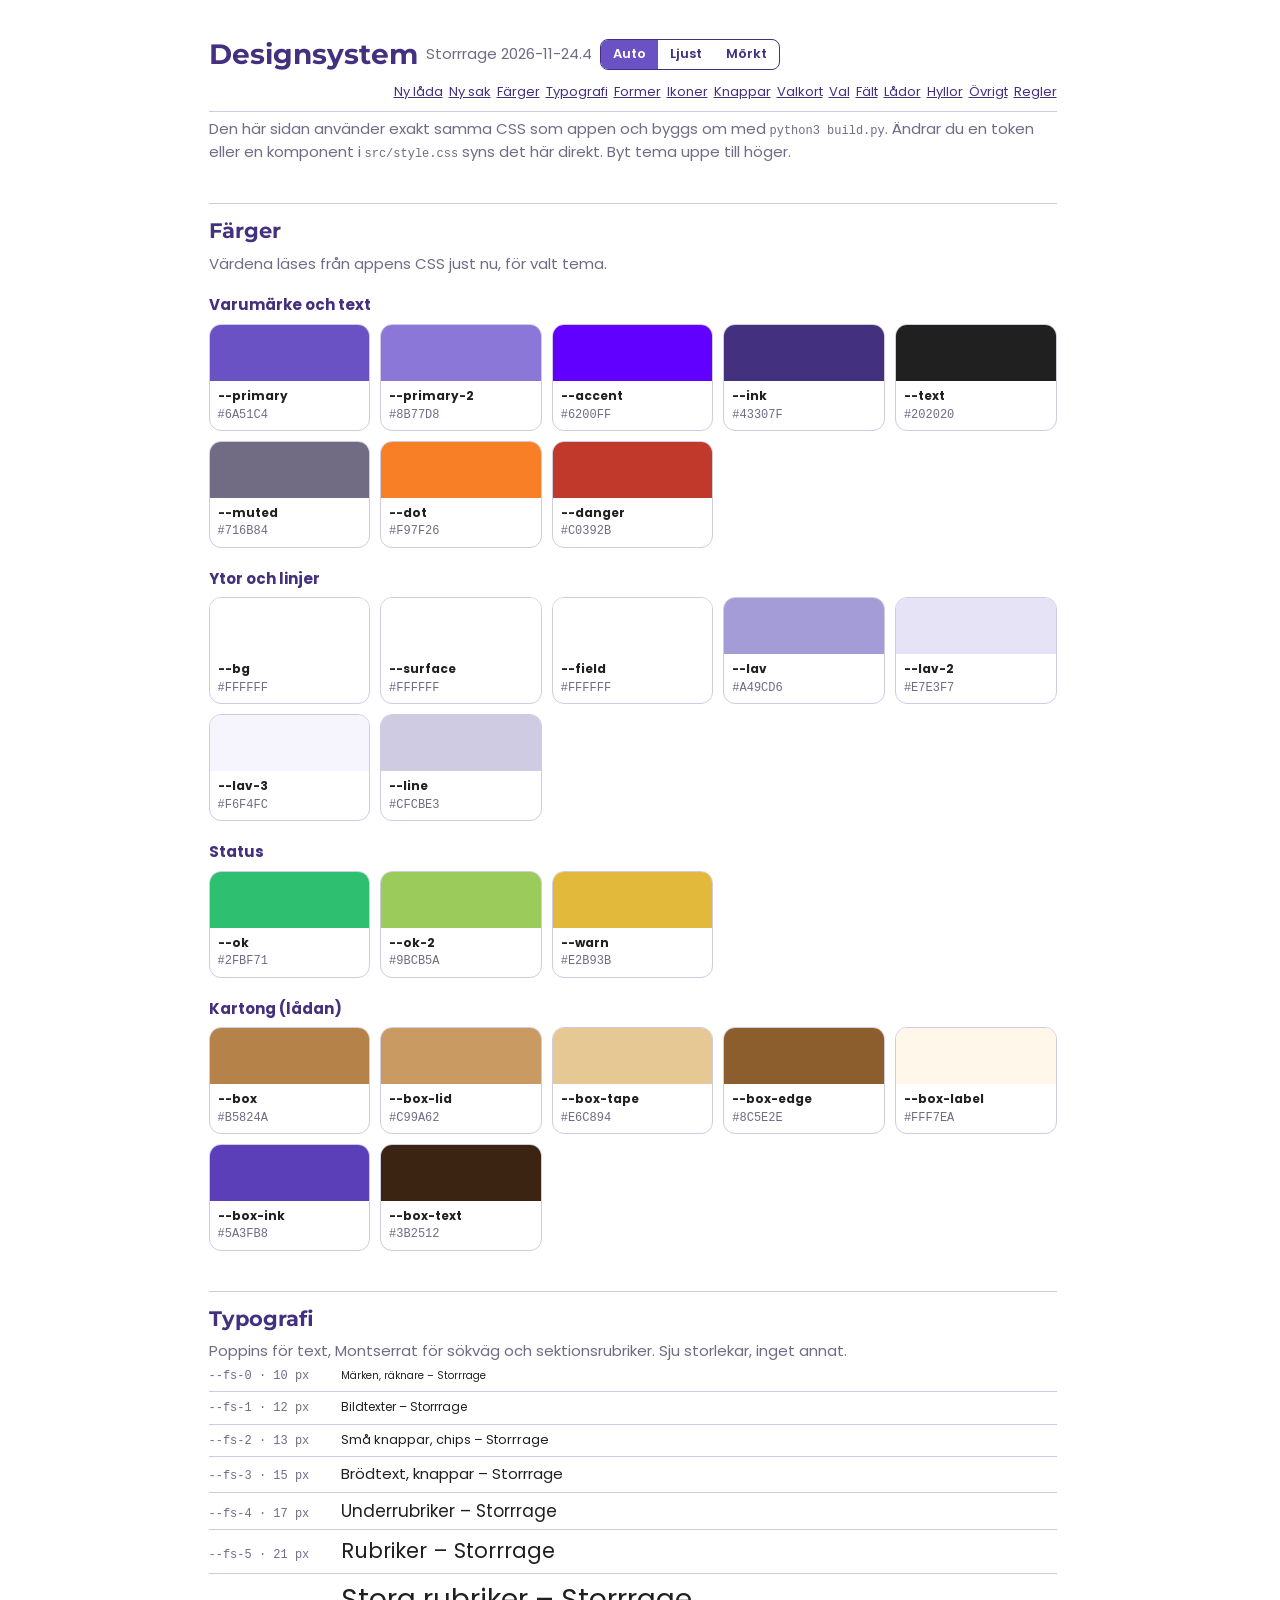
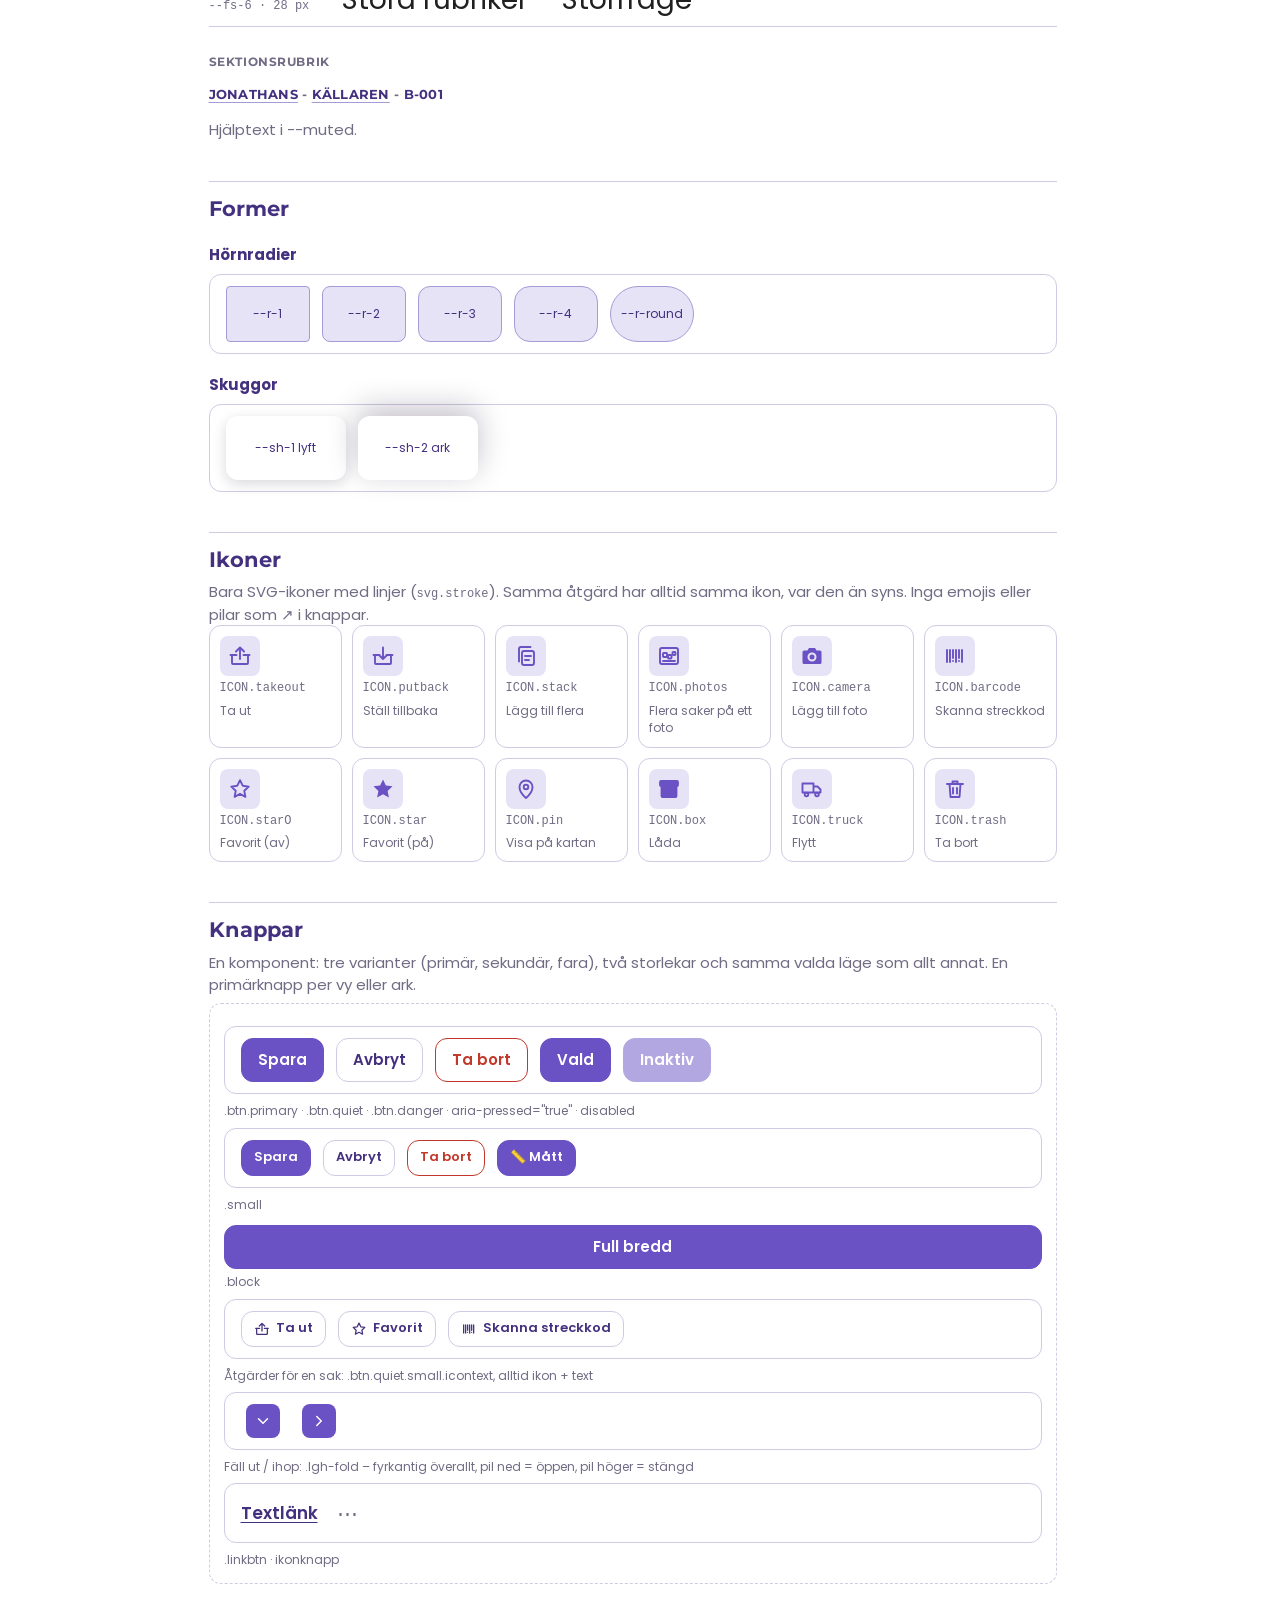
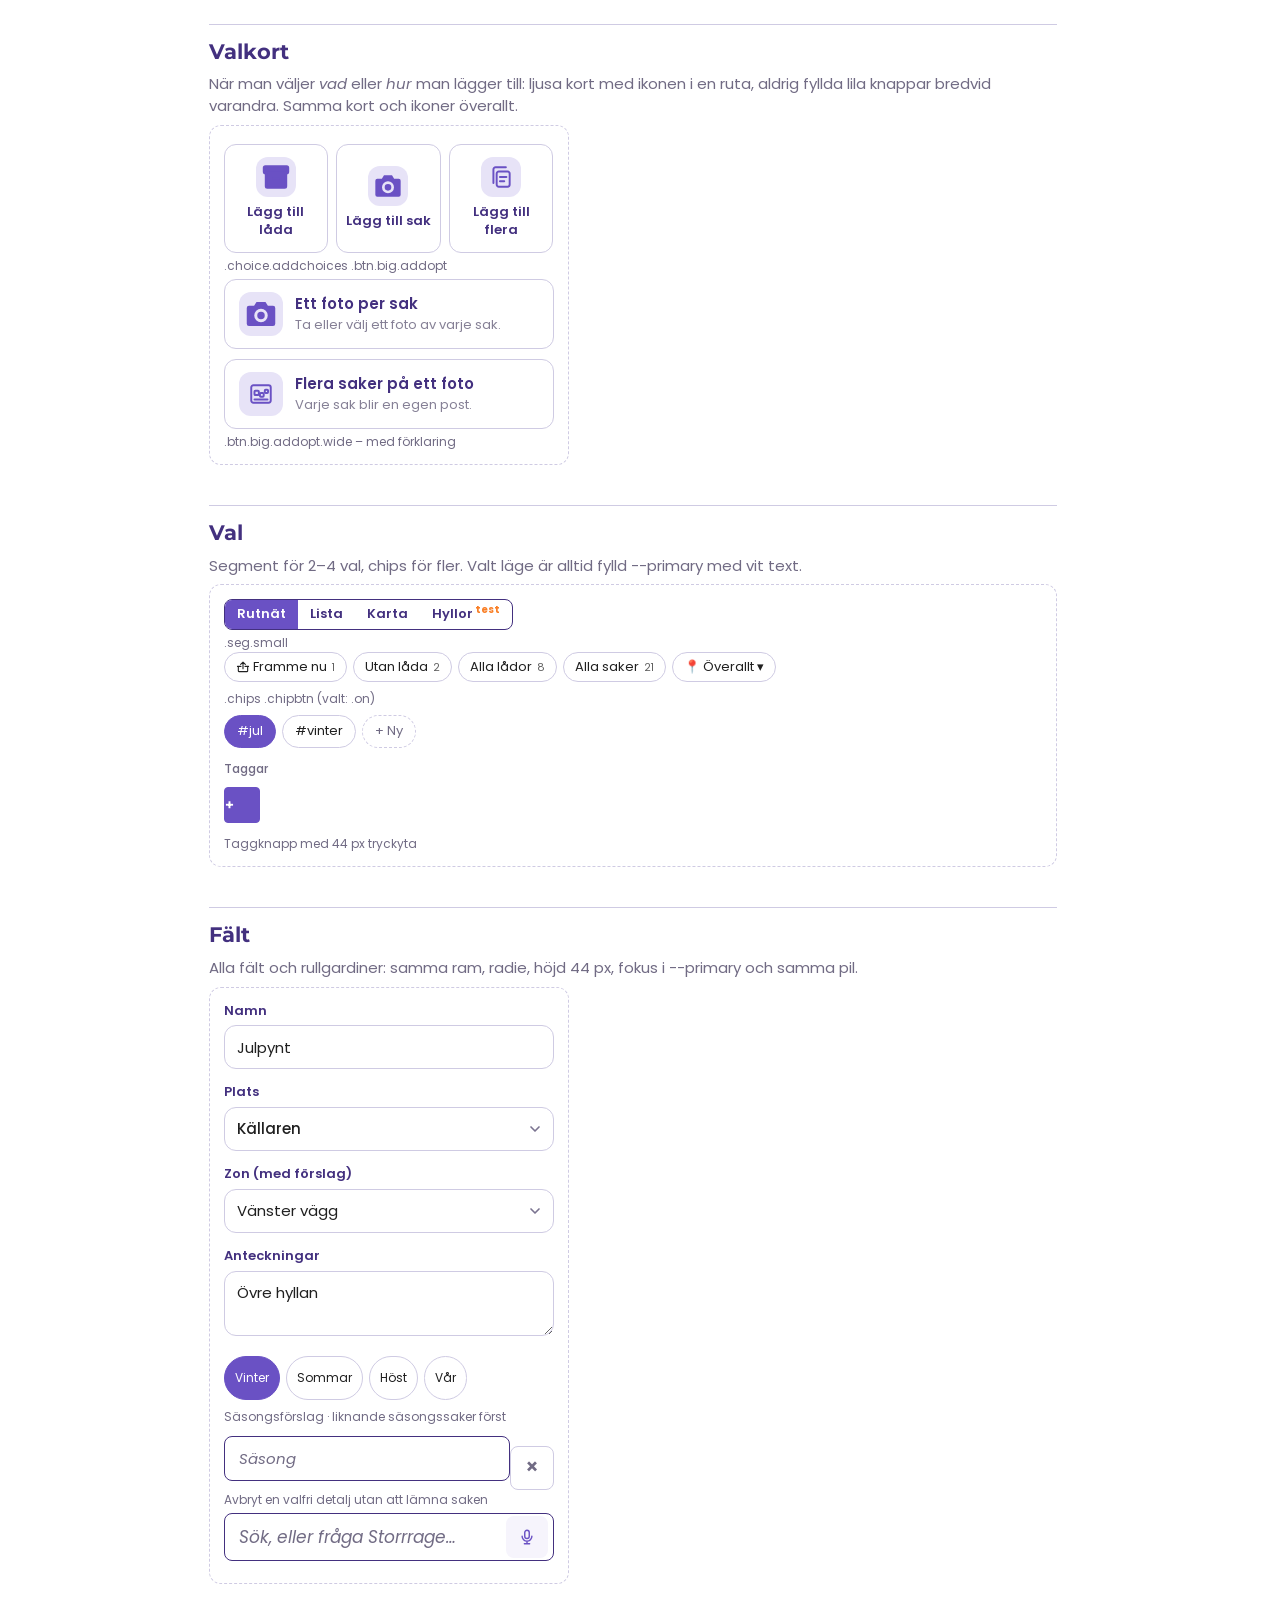
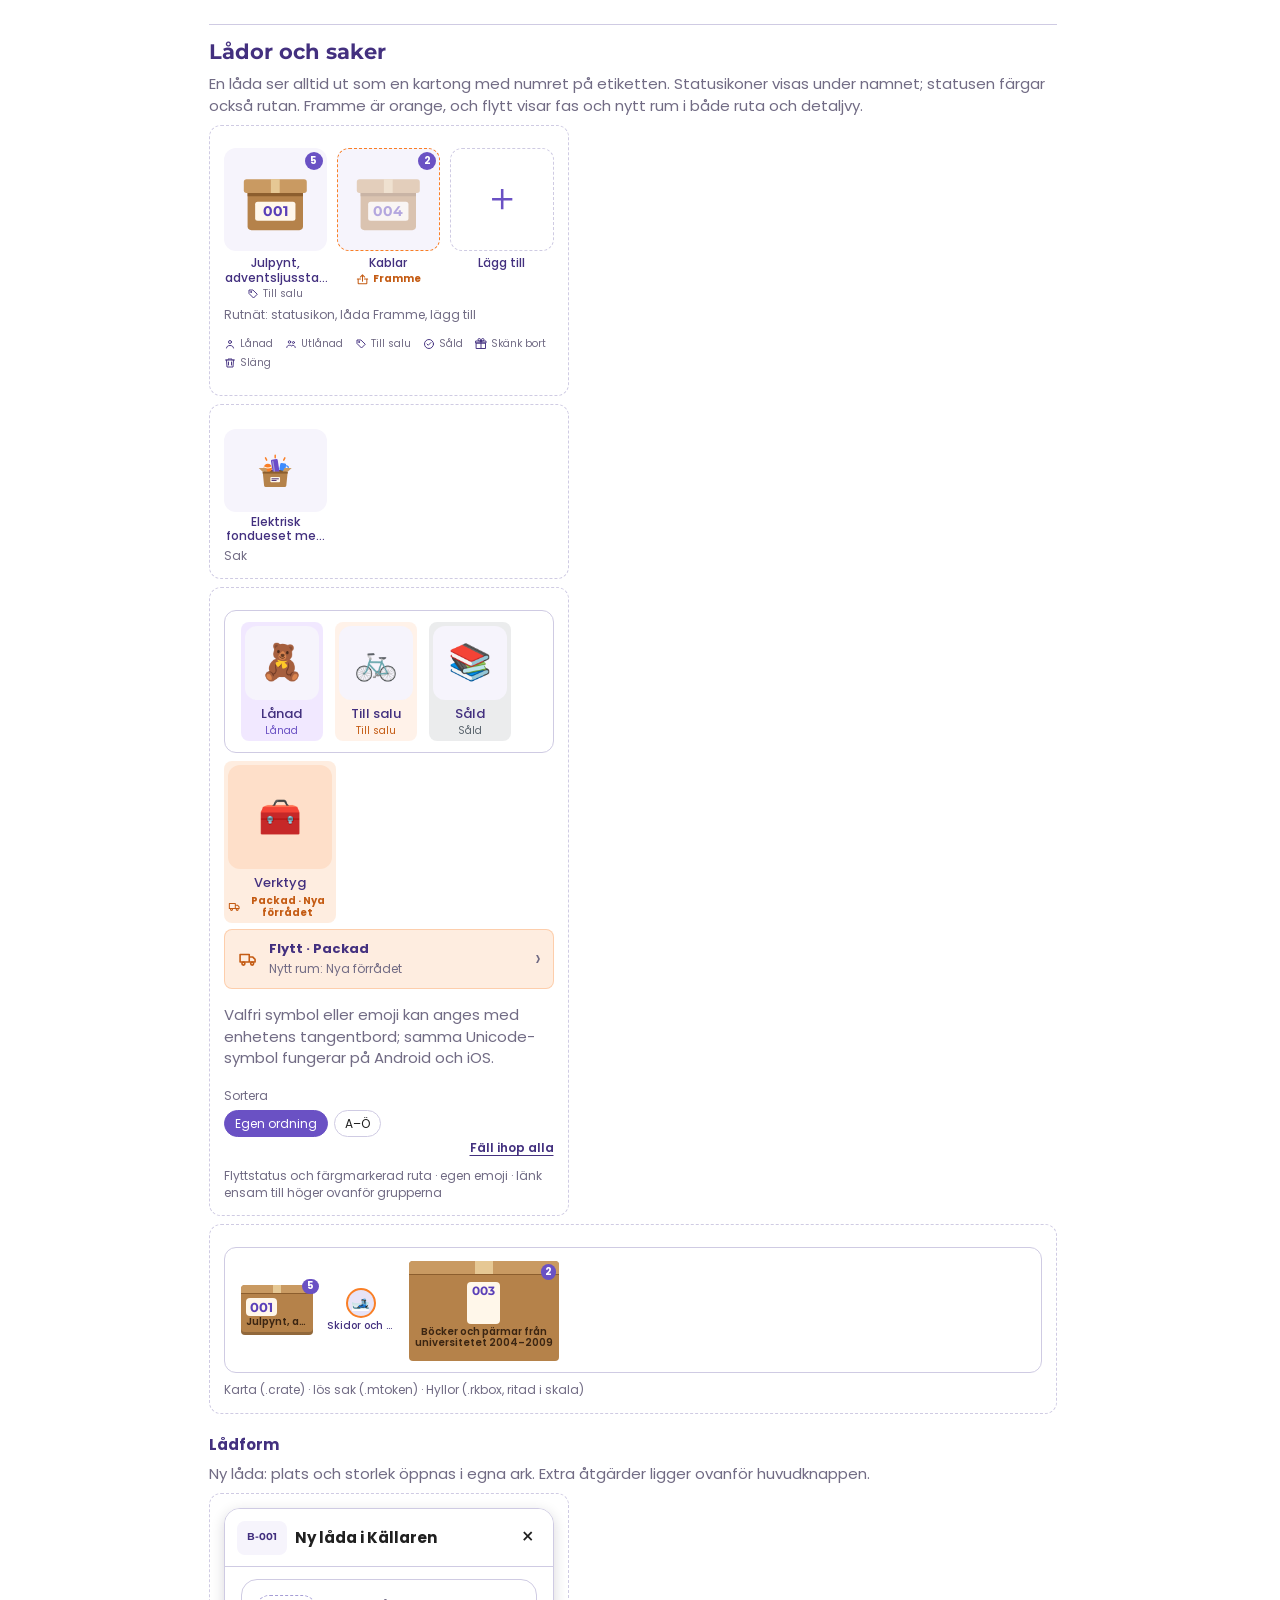
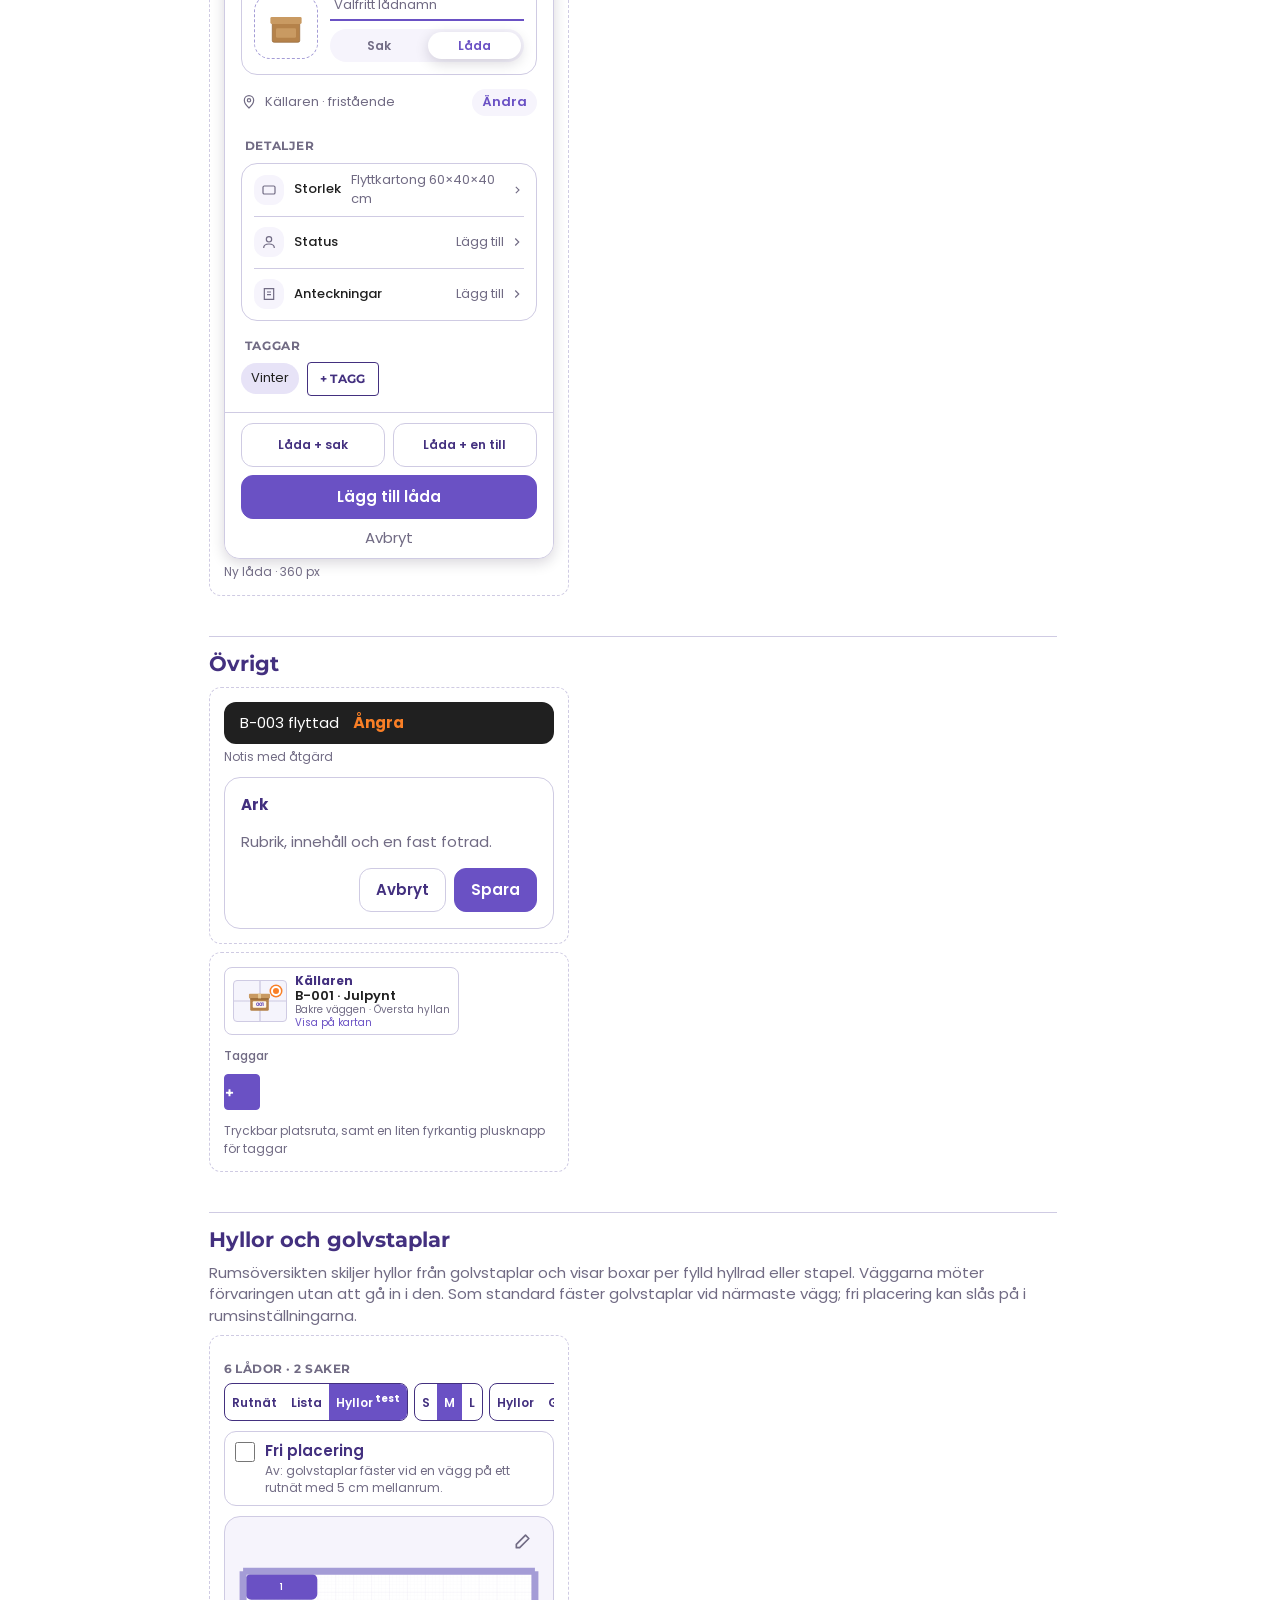
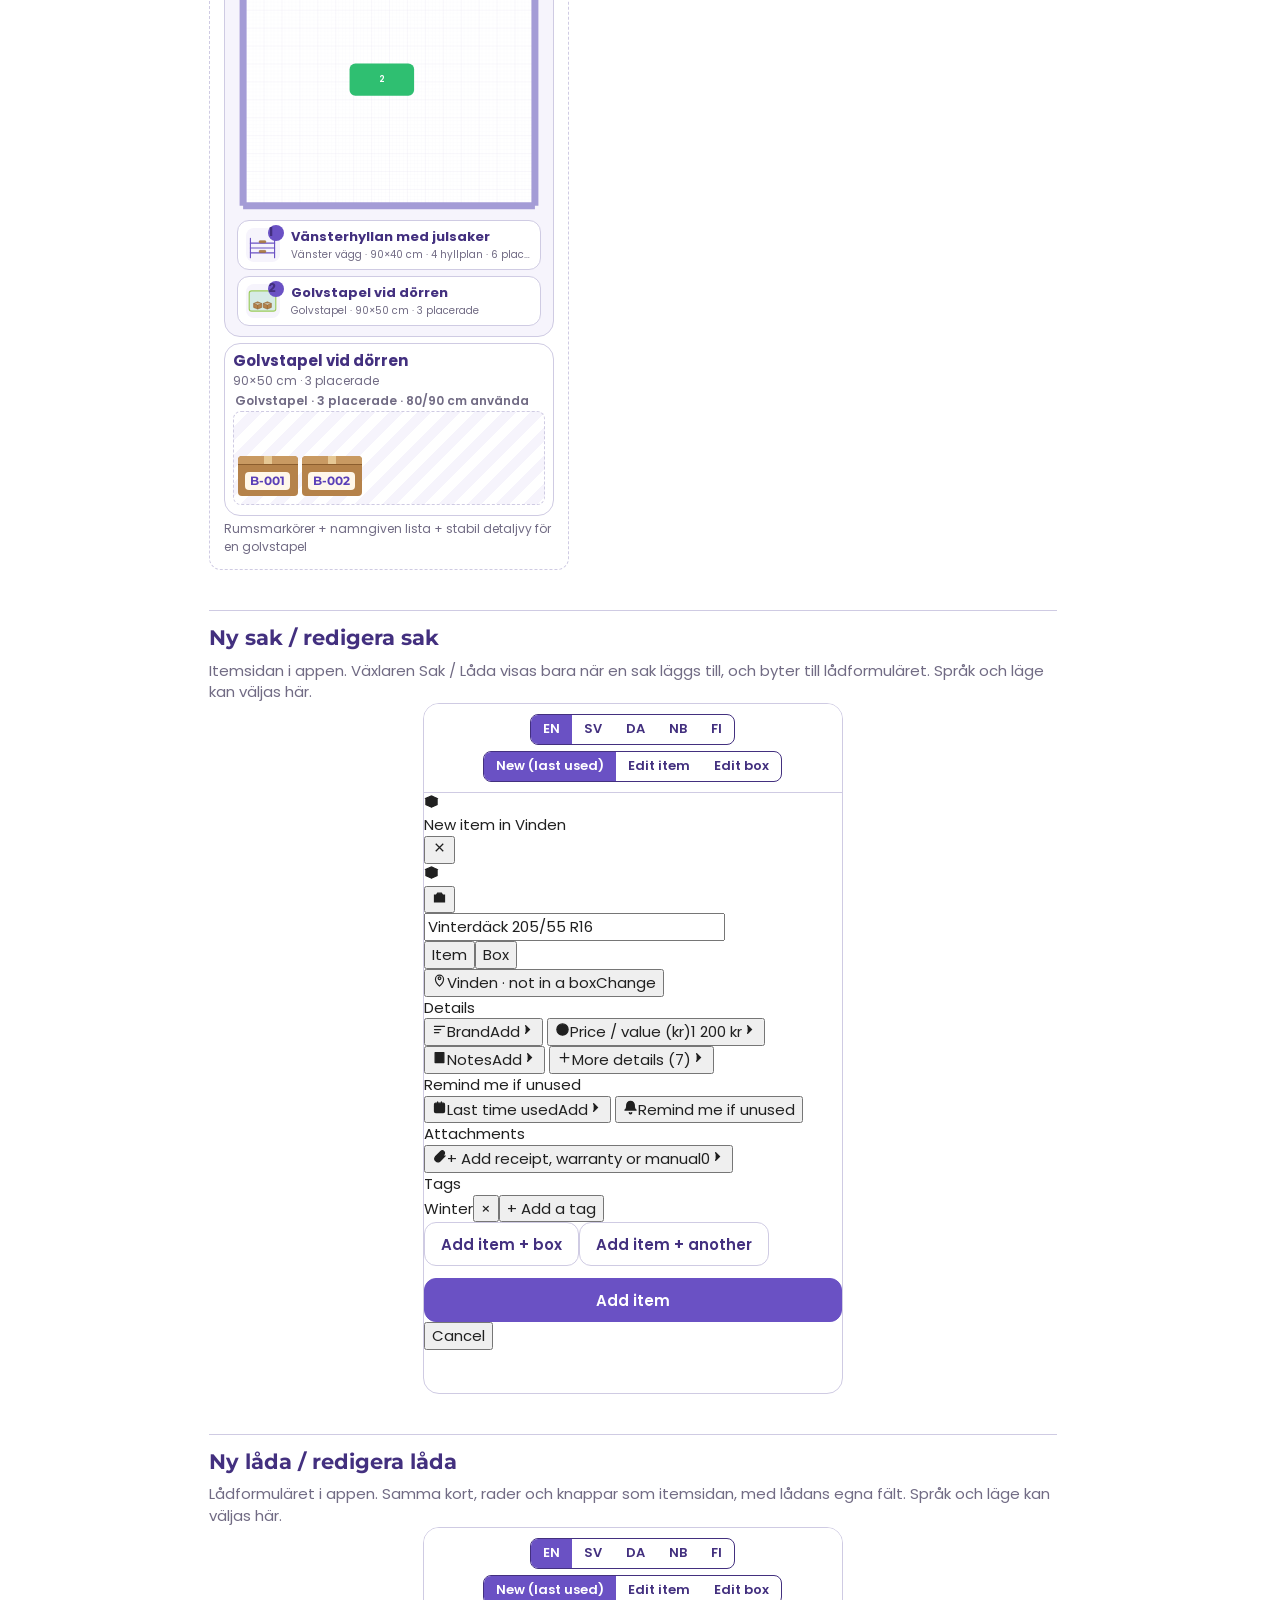
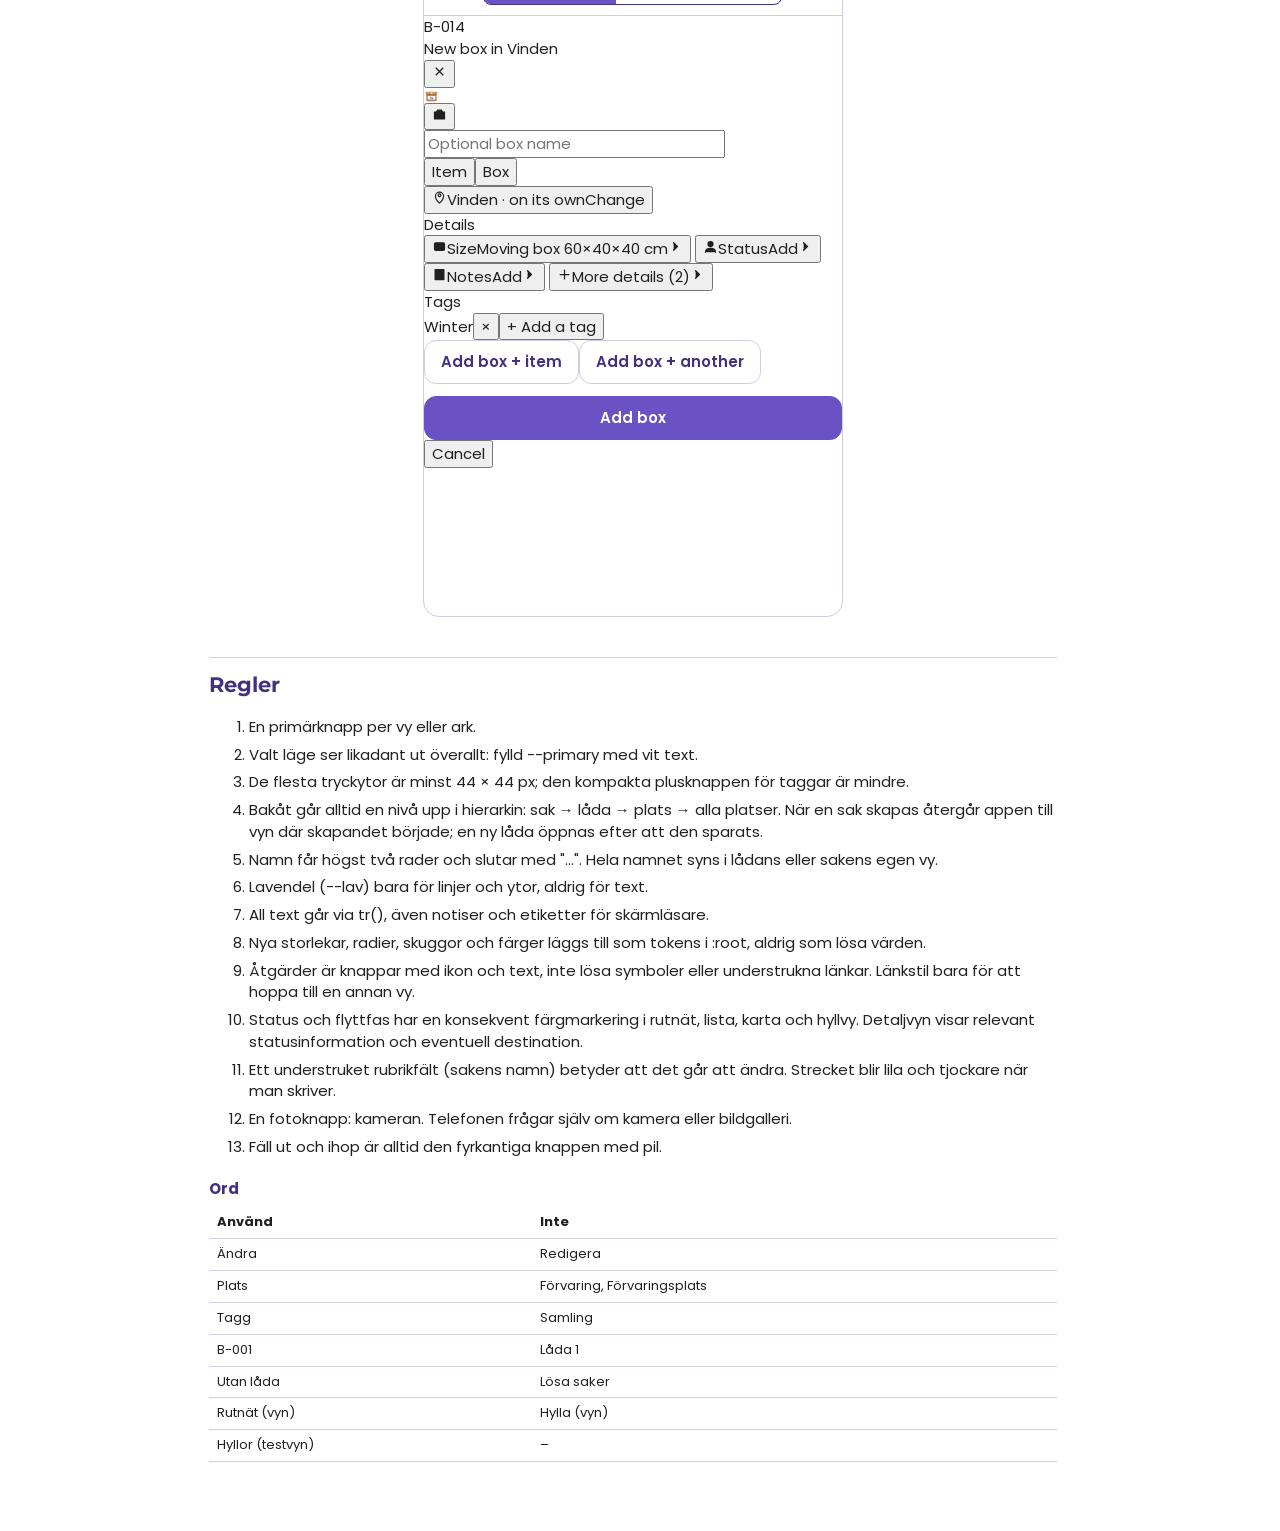
==== commit 2f41eed5: "Spara/avbryt syns hela tiden Itemsidans spara-rad fastnar längst ner, lådformulärets fotrad rör sig " ====
--- a/styleguide.html
+++ b/styleguide.html
@@ -1527,8 +1527,7 @@
 table.words td,table.words th{border-bottom:1px solid var(--line);padding:6px 8px;text-align:left;color:var(--text)}
 .ad-live{max-width:420px;margin:0 auto;border:1.5px solid var(--line);border-radius:var(--r-4);overflow:hidden;background:var(--bg)}
 .ad-live .live-ctl{display:flex;flex-direction:column;gap:6px;align-items:center;padding:10px;background:var(--surface);border-bottom:1px solid var(--line)}
-.ad-live .live-sheet{height:auto;min-height:0;overflow:visible}
-.ad-live .live-sheet .ad-main{overflow:visible}
+.ad-live .live-sheet{height:600px;min-height:0}
 .ad-live[data-mode="new"] .edit-only{display:none}
 .ad-live[data-mode="edit-item"] .new-only,.ad-live[data-mode="edit-box"] .new-only{display:none}
 .ad-live[data-type="item"] .box-only{display:none}
@@ -1538,7 +1537,7 @@
 <body>
 <div class="sg">
   <div class="sgbar">
-    <h1>Designsystem</h1><span class="hint">Storrrage 2026-11-24.3</span>
+    <h1>Designsystem</h1><span class="hint">Storrrage 2026-11-24.4</span>
     <div class="seg small" id="themeSeg"><button class="on" data-t="">Auto</button><button data-t="light">Ljust</button><button data-t="dark">Mörkt</button></div>
     <nav><a href="#ny-lada">Ny låda</a><a href="#ny-sak">Ny sak</a><a href="#farger">Färger</a><a href="#typo">Typografi</a><a href="#former">Former</a><a href="#ikoner">Ikoner</a><a href="#knappar">Knappar</a><a href="#kort">Valkort</a><a href="#val">Val</a><a href="#falt">Fält</a><a href="#lador">Lådor</a><a href="#hyllor">Hyllor</a><a href="#ovrigt">Övrigt</a><a href="#regler">Regler</a></nav>
   </div>
@@ -1739,13 +1738,14 @@
         <div class="ad-label" data-t="tags"></div>
         <div class="ad-tags"><span class="ad-tag">Winter<button type="button" aria-label="Ta bort">×</button></span><button type="button" class="ad-tag add" data-plus-tag></button></div>
       </main>
-      <footer class="ad-foot new-only">
-        <div class="ad-foot-row item-only"><button type="button" class="btn quiet" data-t="addItemBox"></button><button type="button" class="btn quiet" data-t="addItemAnother"></button></div>
-        <div class="ad-foot-row box-only"><button type="button" class="btn quiet" data-t="addBoxItem"></button><button type="button" class="btn quiet" data-t="addBoxAnother"></button></div>
-        <button type="button" class="btn primary block item-only" data-t="addItem"></button>
-        <button type="button" class="btn primary block box-only" data-t="addBox"></button>
+      <footer class="ad-foot">
+        <div class="ad-foot-row new-only item-only"><button type="button" class="btn quiet" data-t="addItemBox"></button><button type="button" class="btn quiet" data-t="addItemAnother"></button></div>
+        <div class="ad-foot-row new-only box-only"><button type="button" class="btn quiet" data-t="addBoxItem"></button><button type="button" class="btn quiet" data-t="addBoxAnother"></button></div>
+        <button type="button" class="btn primary block new-only item-only" data-t="addItem"></button>
+        <button type="button" class="btn primary block new-only box-only" data-t="addBox"></button>
+        <button type="button" class="btn primary block edit-only" data-t="save"></button>
+        <button type="button" class="ad-cancel" data-t="cancel"></button>
       </footer>
-      <button type="button" class="ad-cancel" data-t="cancel"></button>
     </div>
   </div>
 
@@ -1797,13 +1797,14 @@
         <div class="ad-label" data-t="tags"></div>
         <div class="ad-tags"><span class="ad-tag">Winter<button type="button" aria-label="Ta bort">×</button></span><button type="button" class="ad-tag add" data-plus-tag></button></div>
       </main>
-      <footer class="ad-foot new-only">
-        <div class="ad-foot-row item-only"><button type="button" class="btn quiet" data-t="addItemBox"></button><button type="button" class="btn quiet" data-t="addItemAnother"></button></div>
-        <div class="ad-foot-row box-only"><button type="button" class="btn quiet" data-t="addBoxItem"></button><button type="button" class="btn quiet" data-t="addBoxAnother"></button></div>
-        <button type="button" class="btn primary block item-only" data-t="addItem"></button>
-        <button type="button" class="btn primary block box-only" data-t="addBox"></button>
+      <footer class="ad-foot">
+        <div class="ad-foot-row new-only item-only"><button type="button" class="btn quiet" data-t="addItemBox"></button><button type="button" class="btn quiet" data-t="addItemAnother"></button></div>
+        <div class="ad-foot-row new-only box-only"><button type="button" class="btn quiet" data-t="addBoxItem"></button><button type="button" class="btn quiet" data-t="addBoxAnother"></button></div>
+        <button type="button" class="btn primary block new-only item-only" data-t="addItem"></button>
+        <button type="button" class="btn primary block new-only box-only" data-t="addBox"></button>
+        <button type="button" class="btn primary block edit-only" data-t="save"></button>
+        <button type="button" class="ad-cancel" data-t="cancel"></button>
       </footer>
-      <button type="button" class="ad-cancel" data-t="cancel"></button>
     </div>
   </div>
 
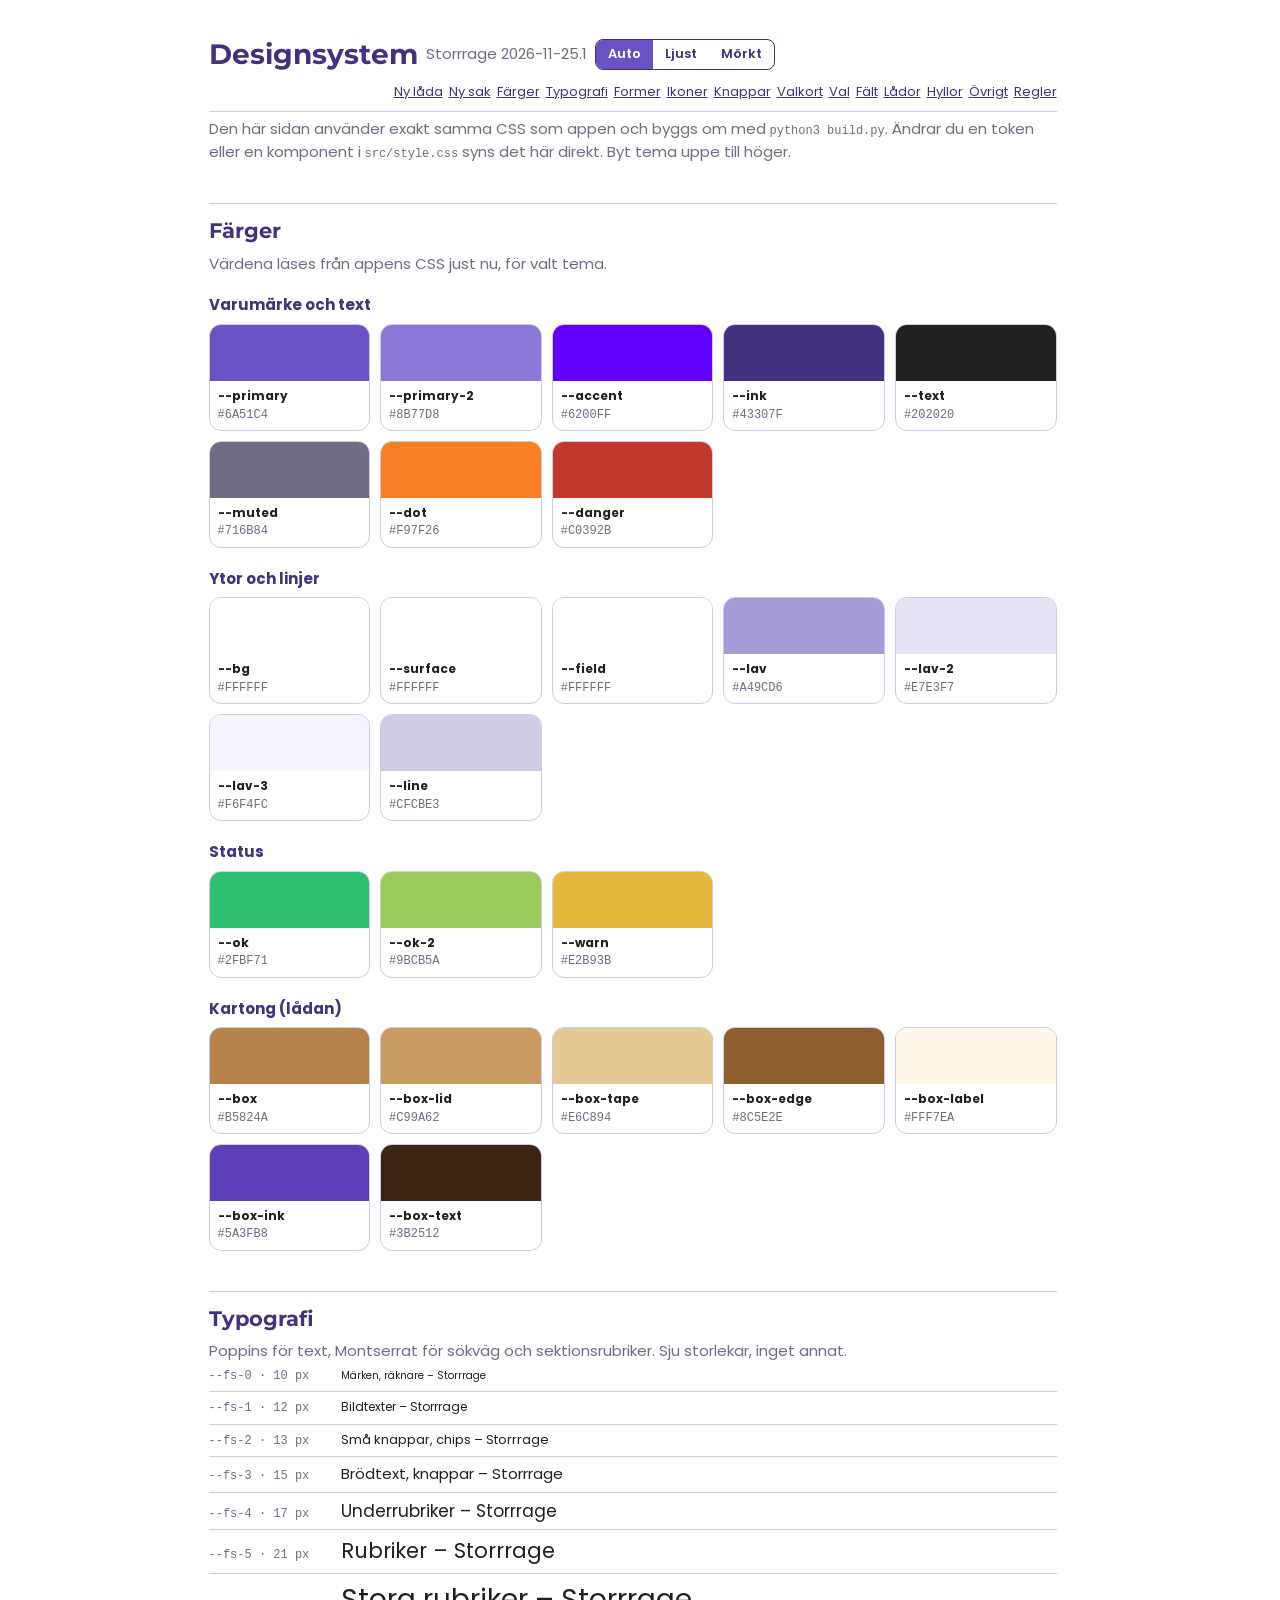
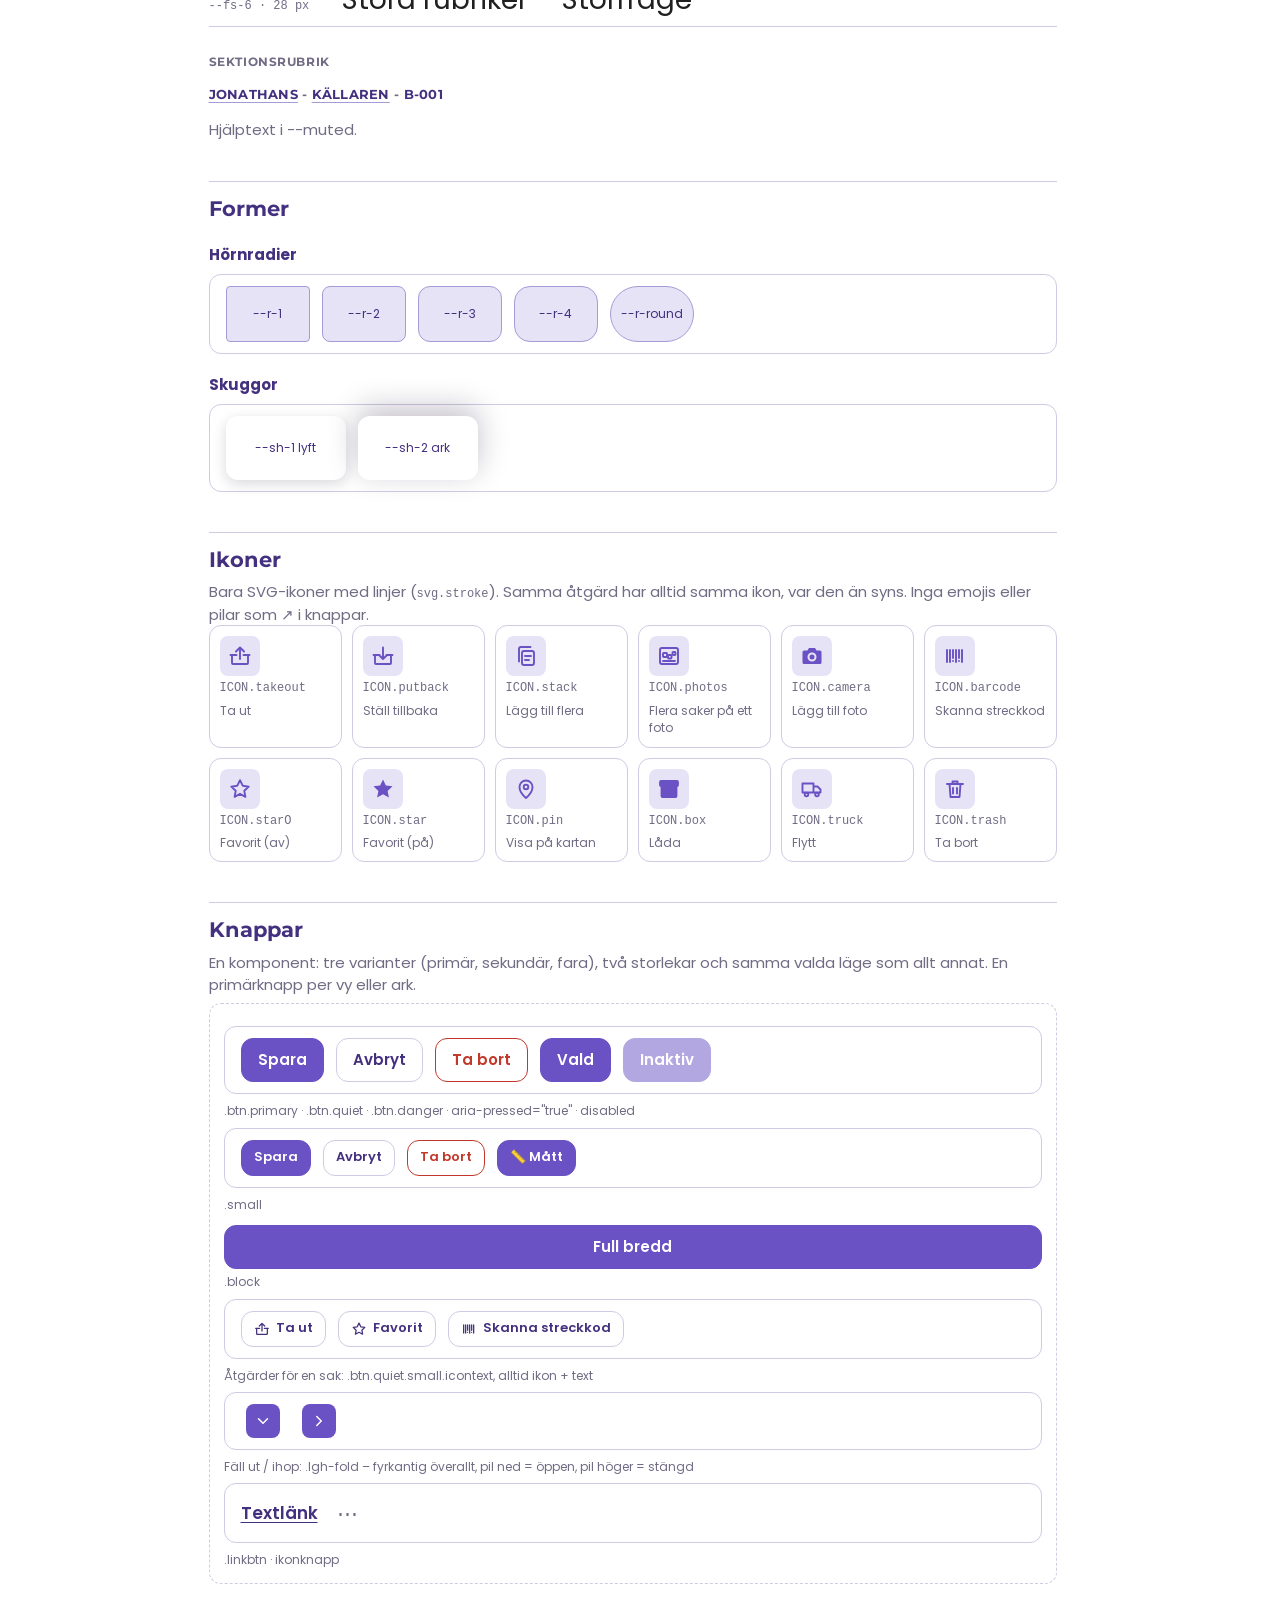
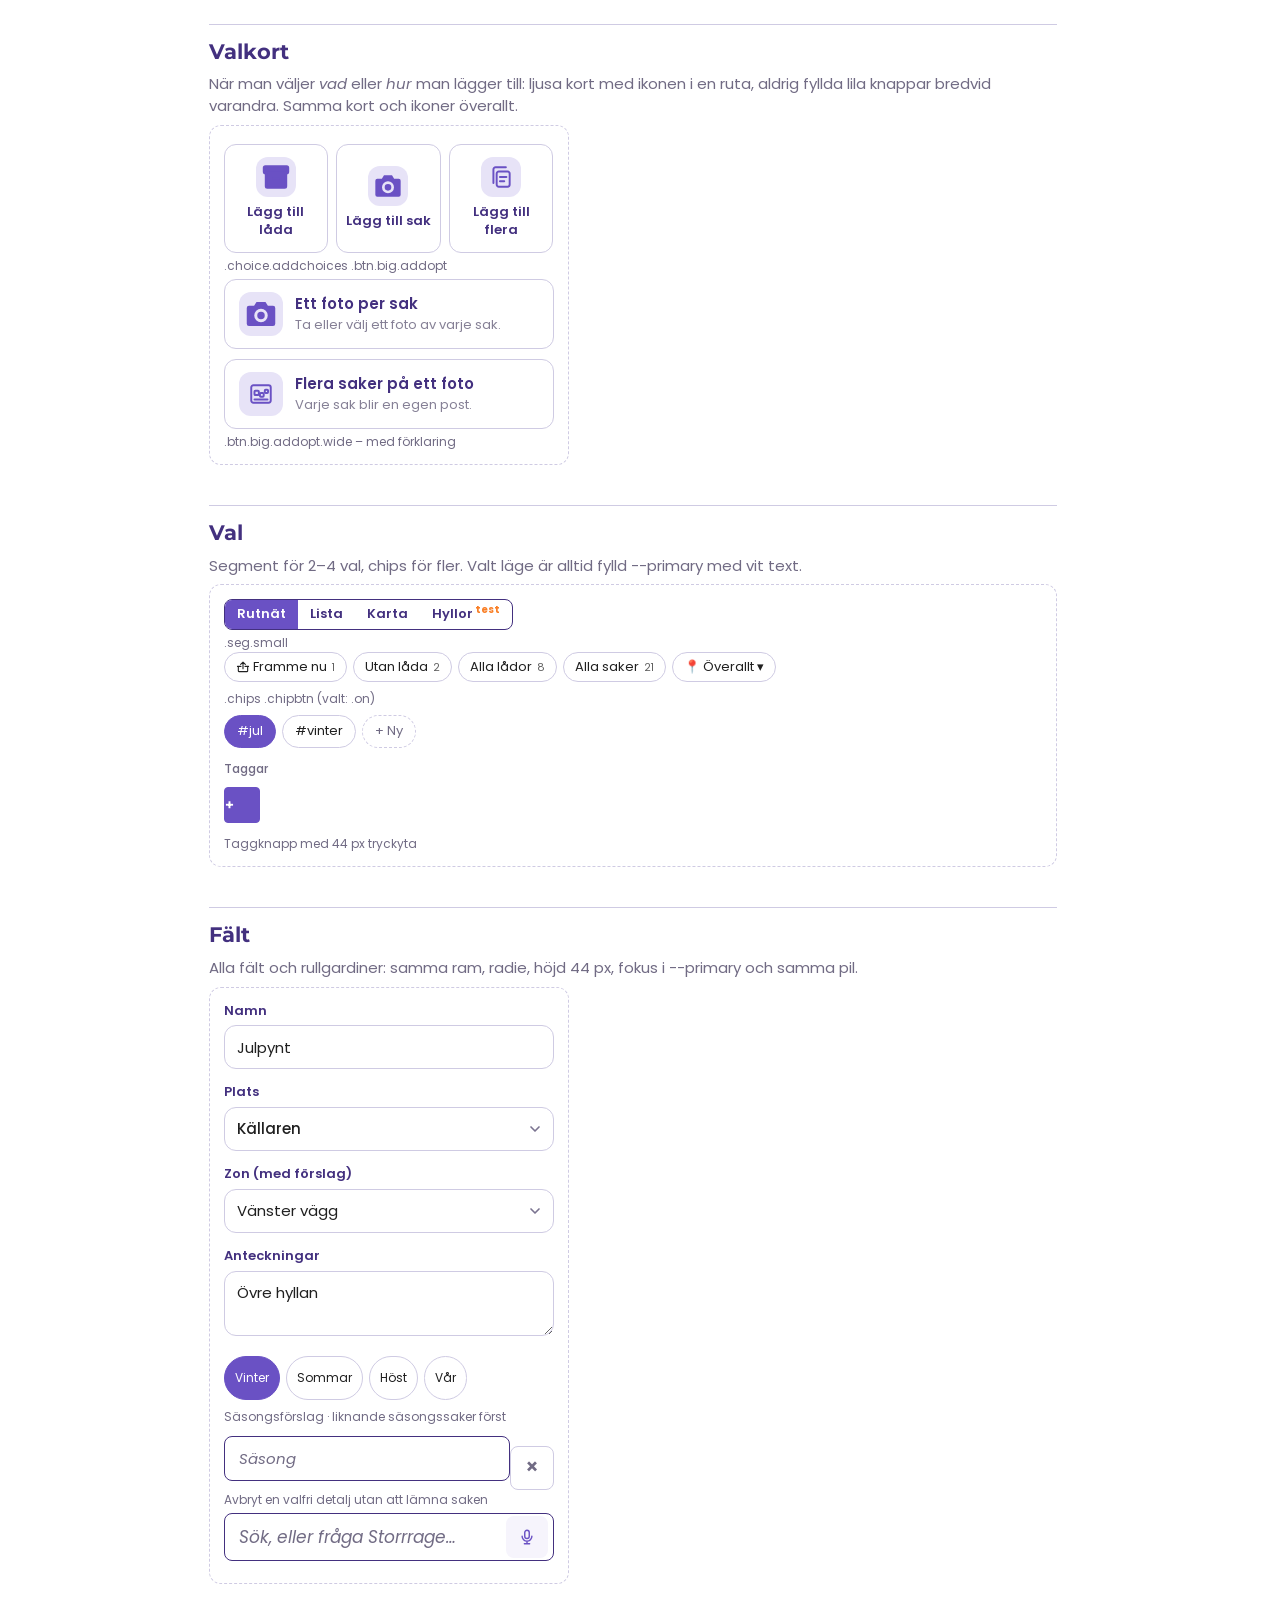
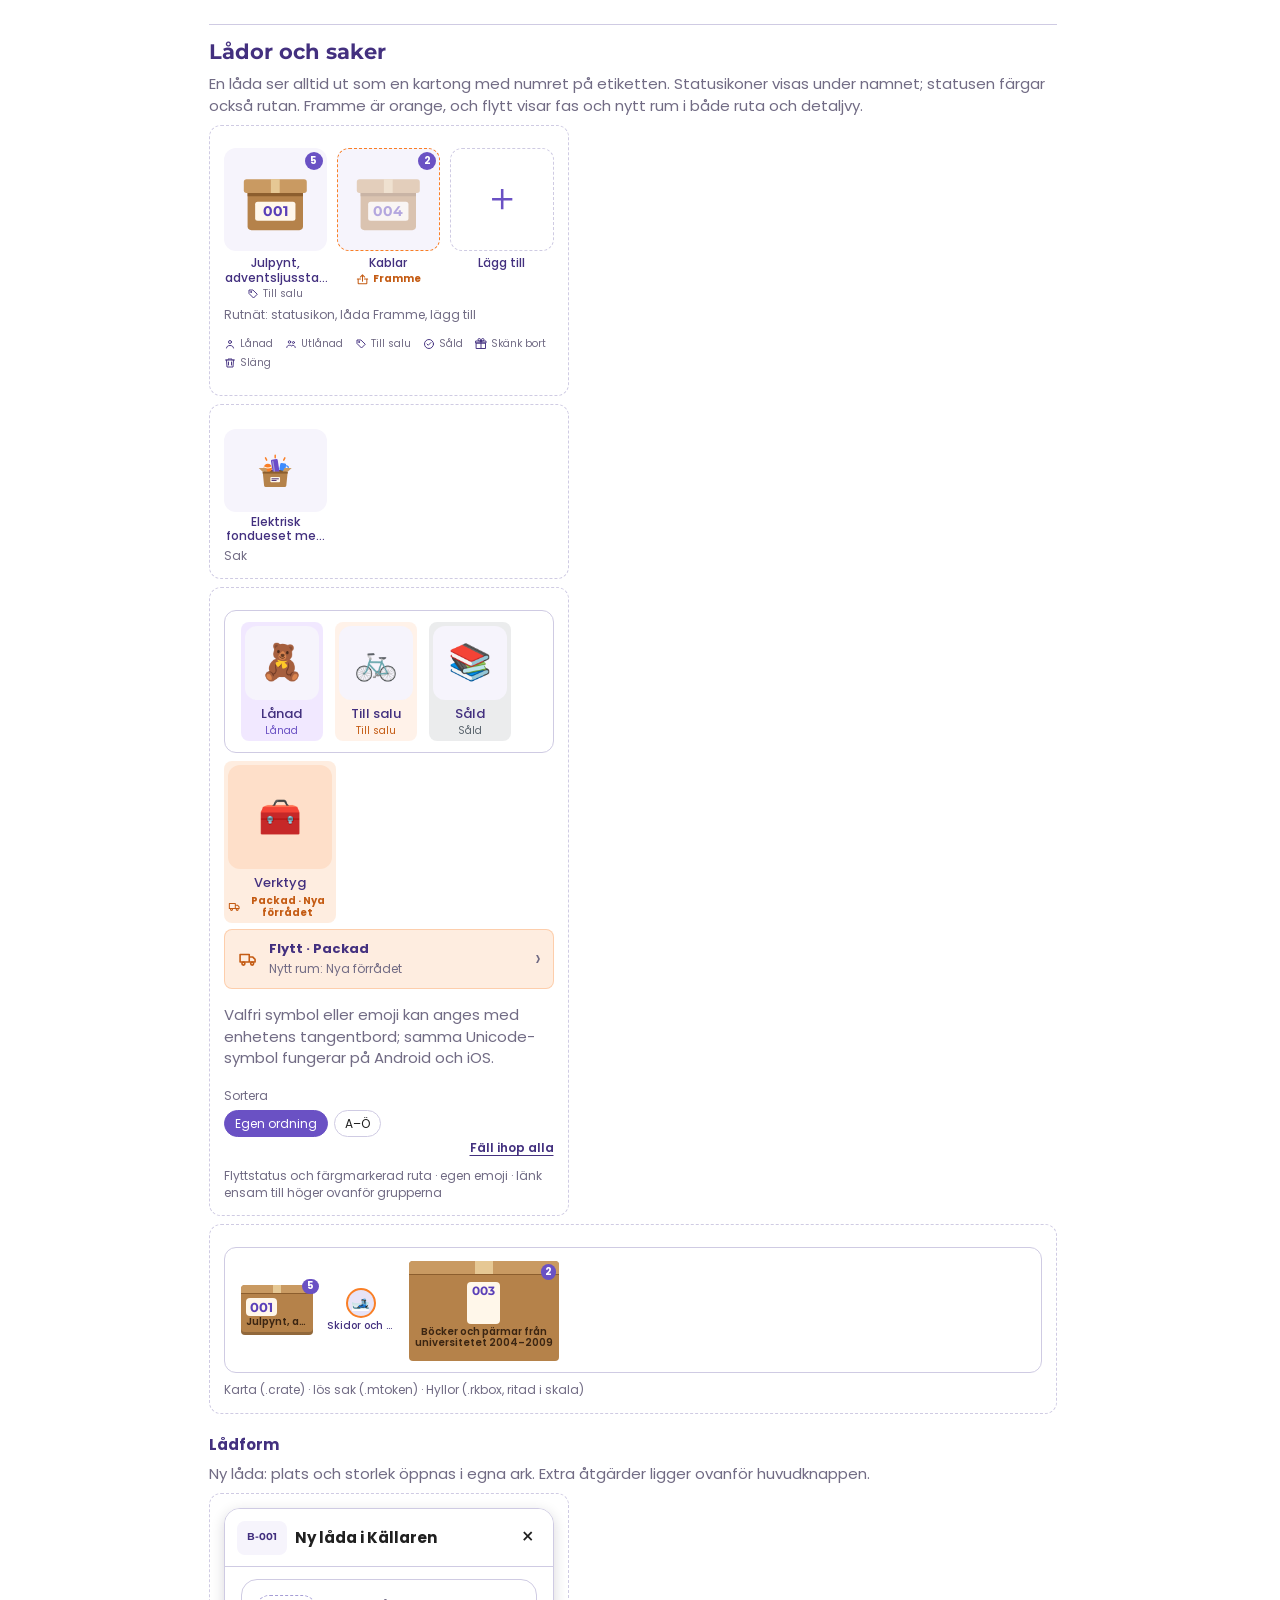
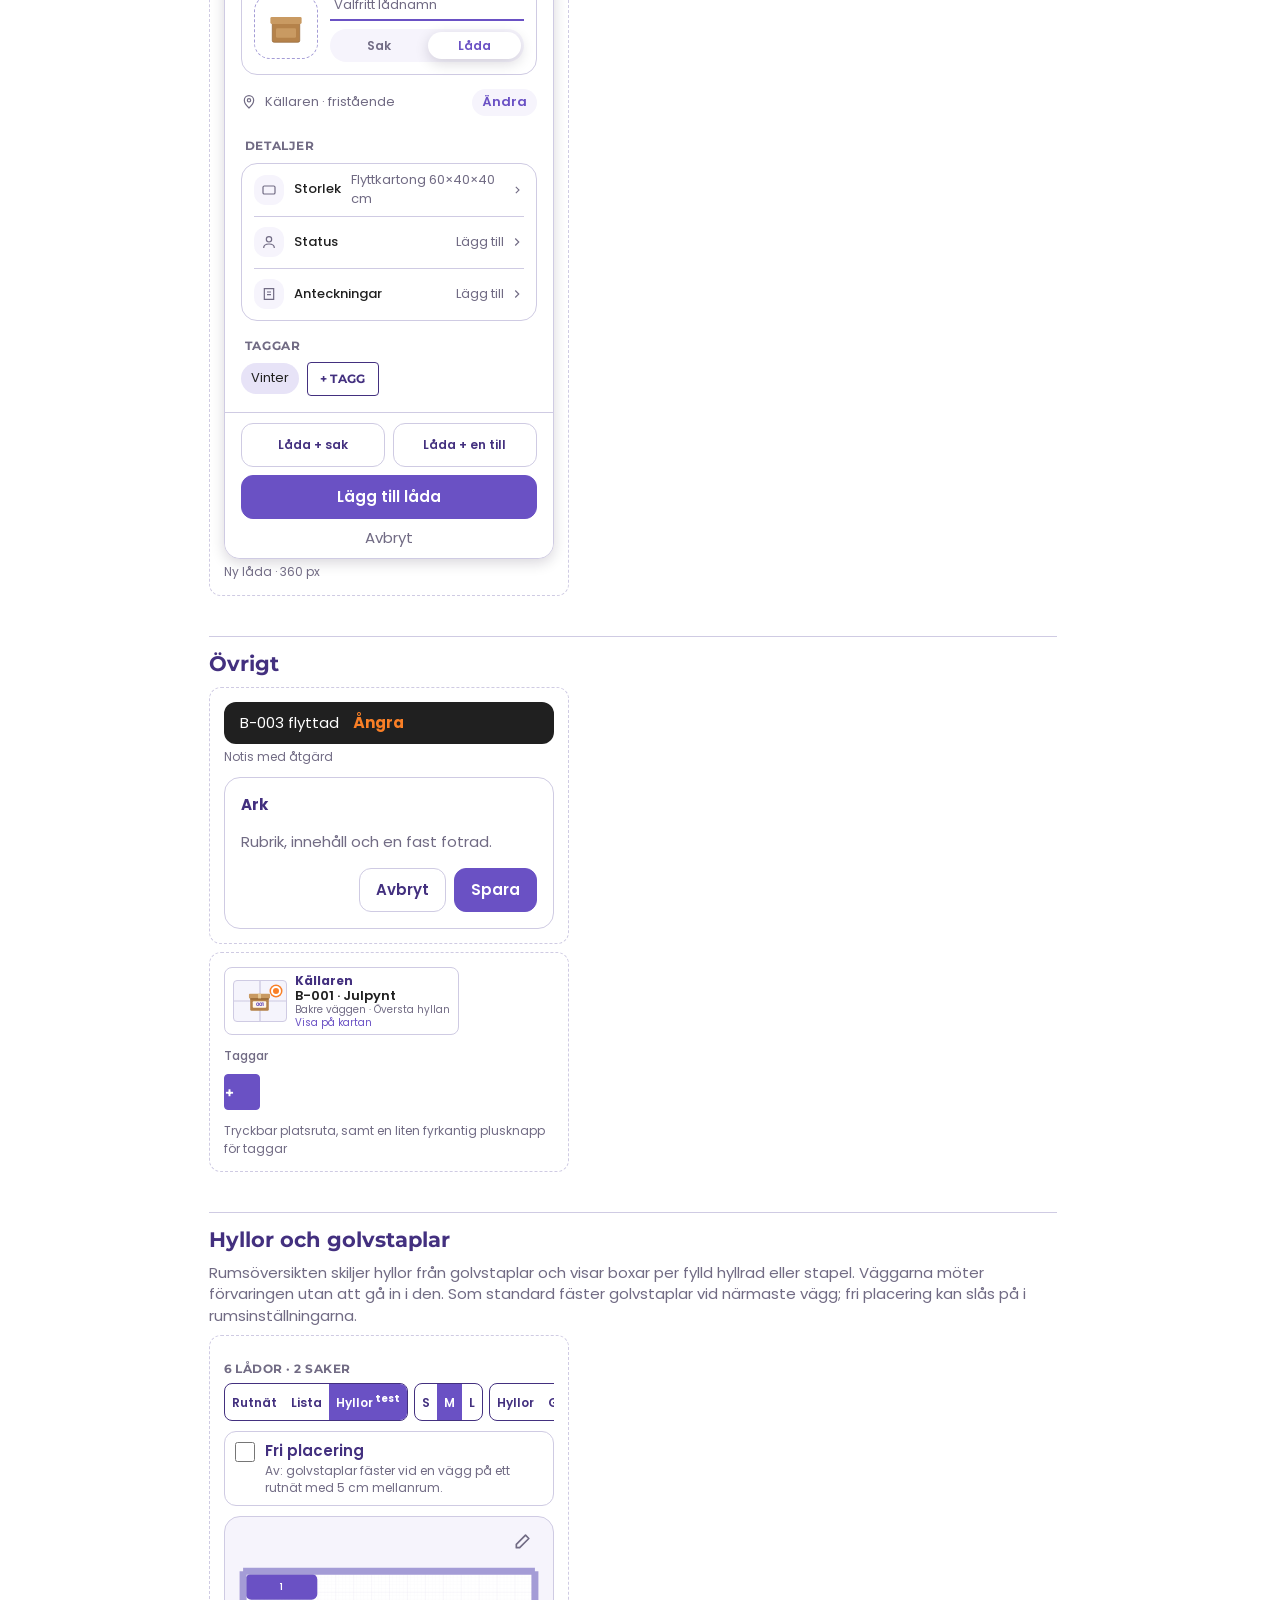
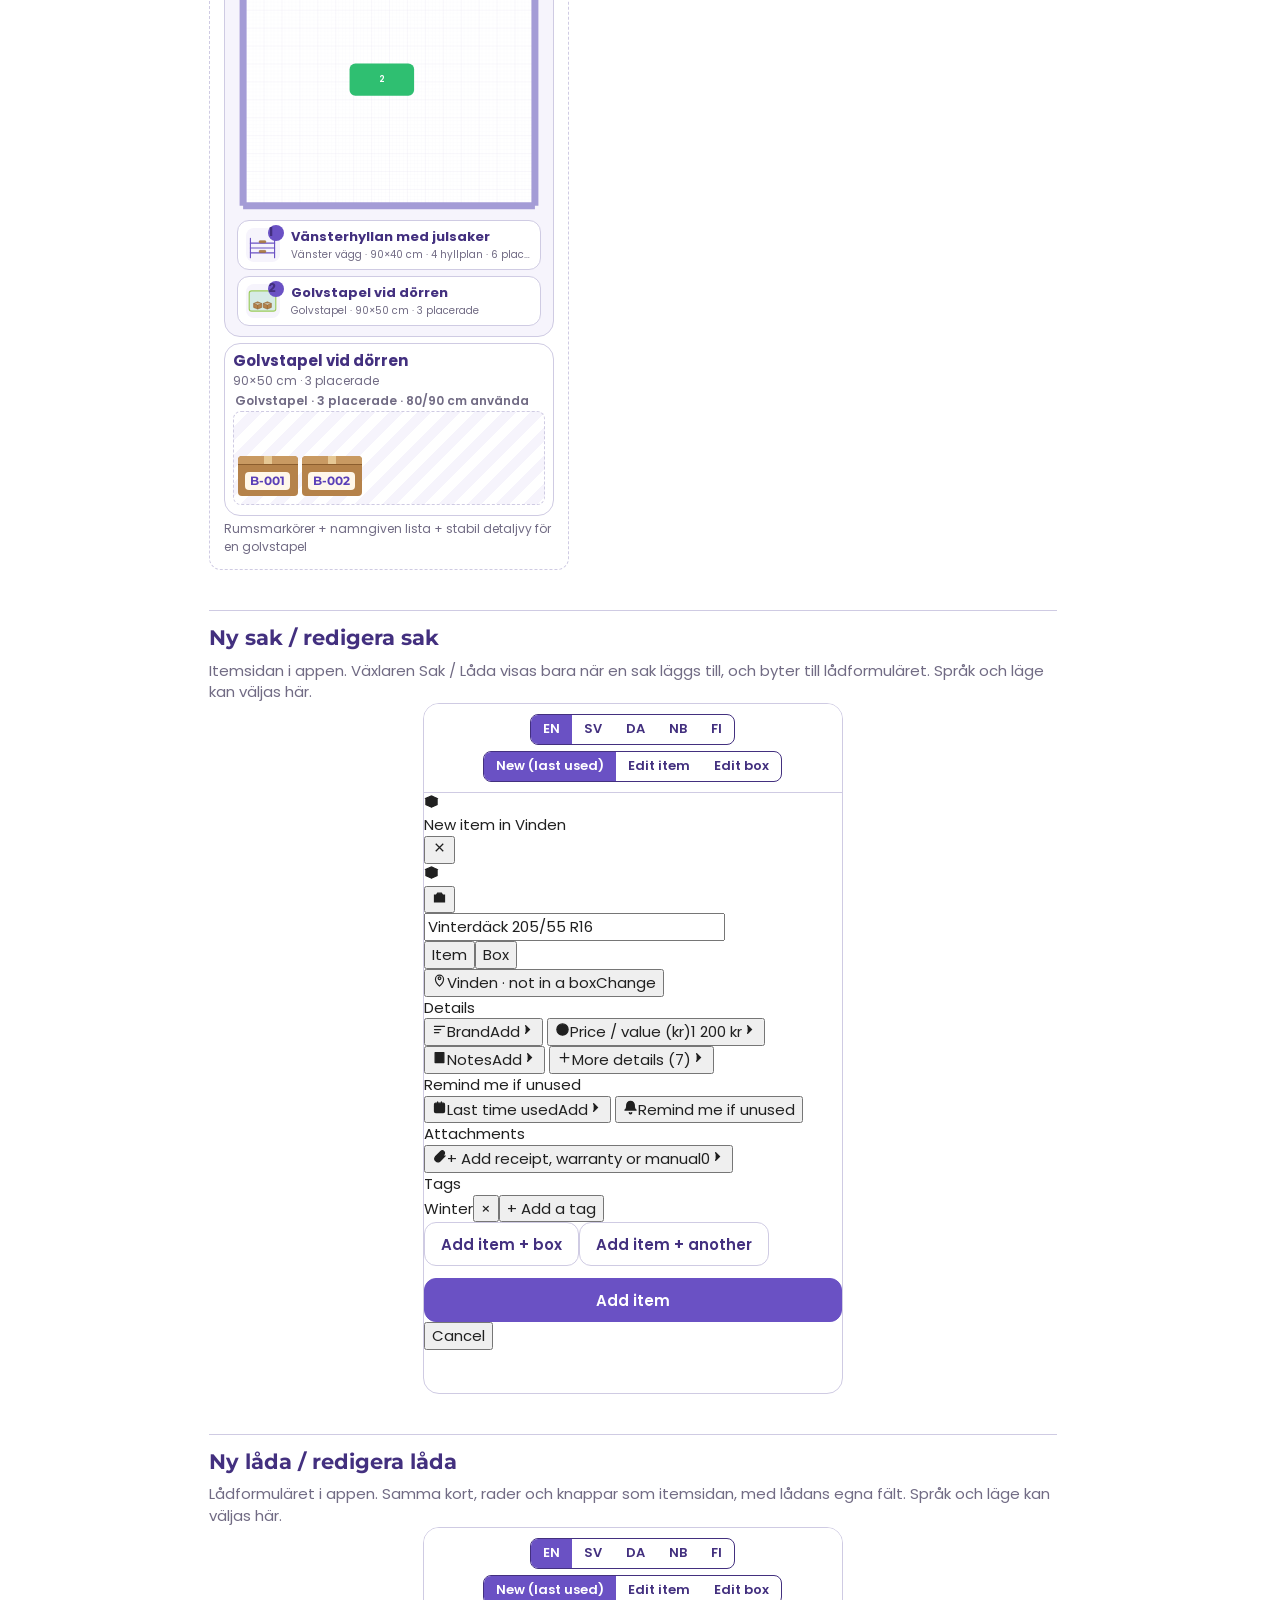
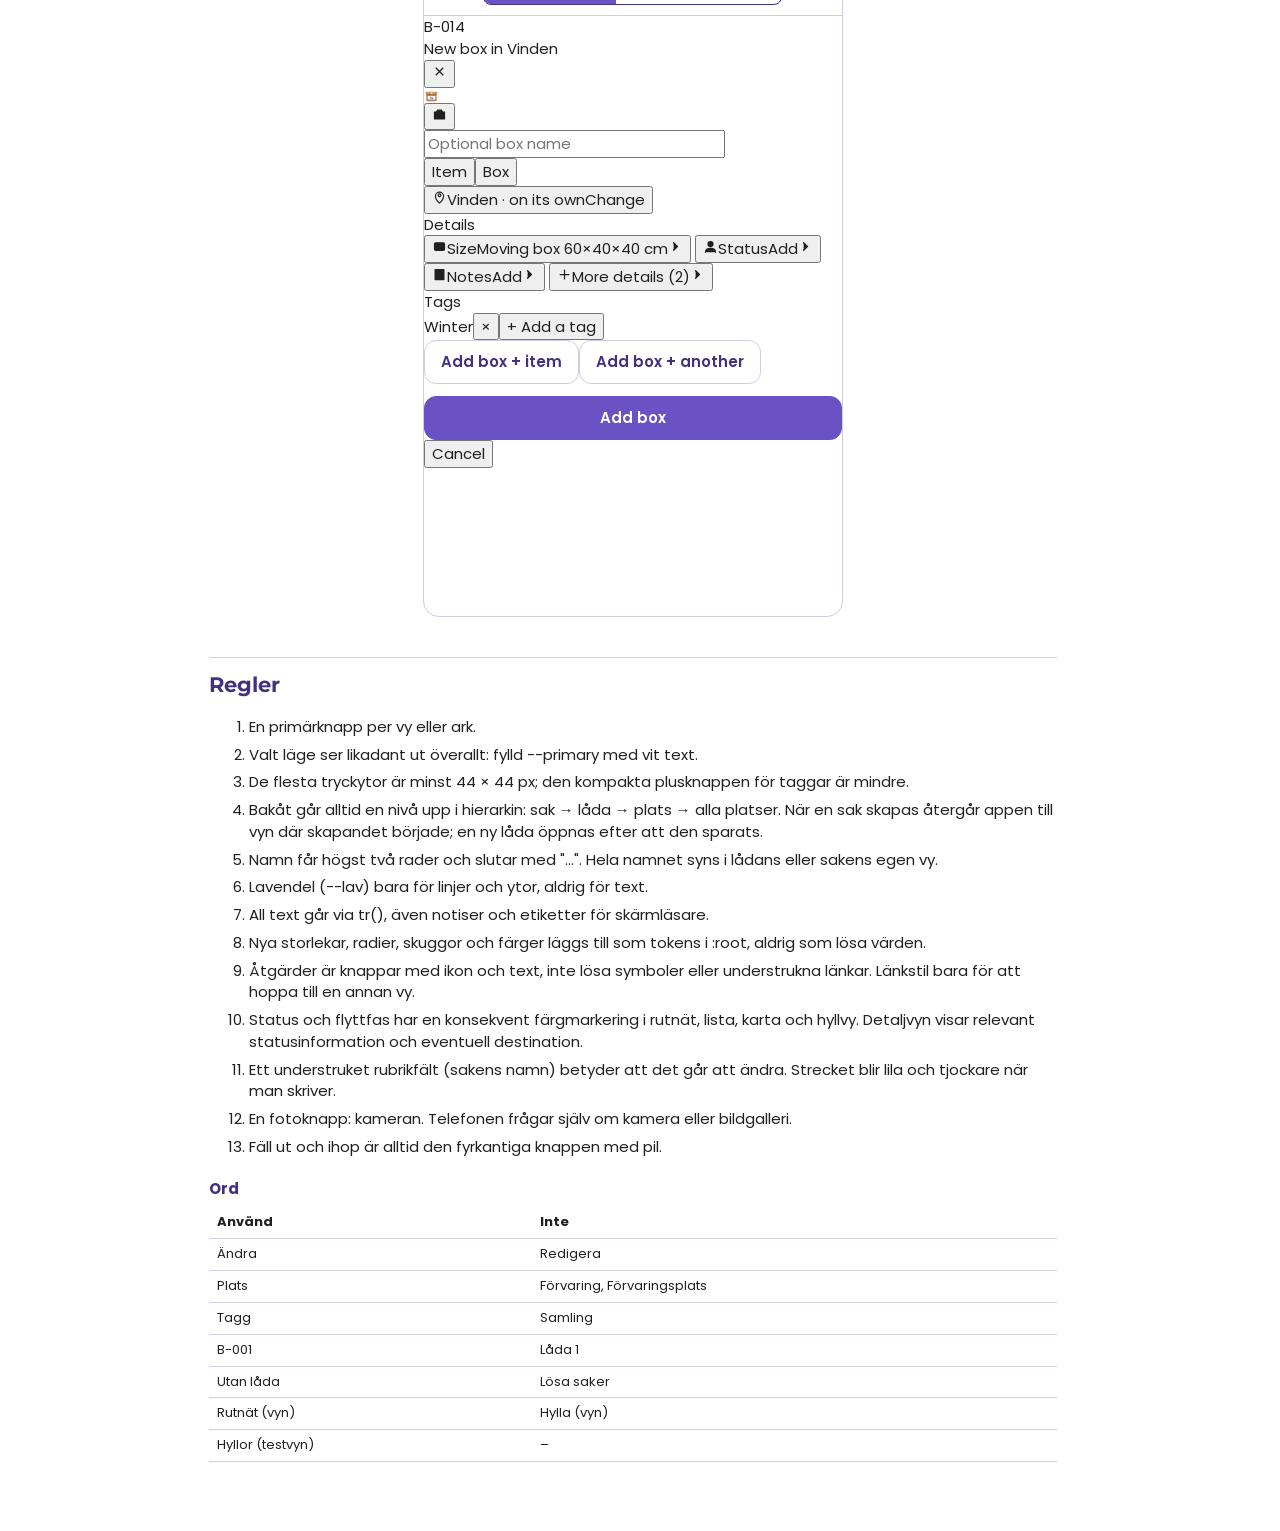
==== commit d31f6b0b: "Lägg till-vyn: samma sida för sak och låda, Detaljer hopfällbart, knappar i fotern" ====
--- a/styleguide.html
+++ b/styleguide.html
@@ -1537,7 +1537,7 @@
 <body>
 <div class="sg">
   <div class="sgbar">
-    <h1>Designsystem</h1><span class="hint">Storrrage 2026-11-24.4</span>
+    <h1>Designsystem</h1><span class="hint">Storrrage 2026-11-25.1</span>
     <div class="seg small" id="themeSeg"><button class="on" data-t="">Auto</button><button data-t="light">Ljust</button><button data-t="dark">Mörkt</button></div>
     <nav><a href="#ny-lada">Ny låda</a><a href="#ny-sak">Ny sak</a><a href="#farger">Färger</a><a href="#typo">Typografi</a><a href="#former">Former</a><a href="#ikoner">Ikoner</a><a href="#knappar">Knappar</a><a href="#kort">Valkort</a><a href="#val">Val</a><a href="#falt">Fält</a><a href="#lador">Lådor</a><a href="#hyllor">Hyllor</a><a href="#ovrigt">Övrigt</a><a href="#regler">Regler</a></nav>
   </div>
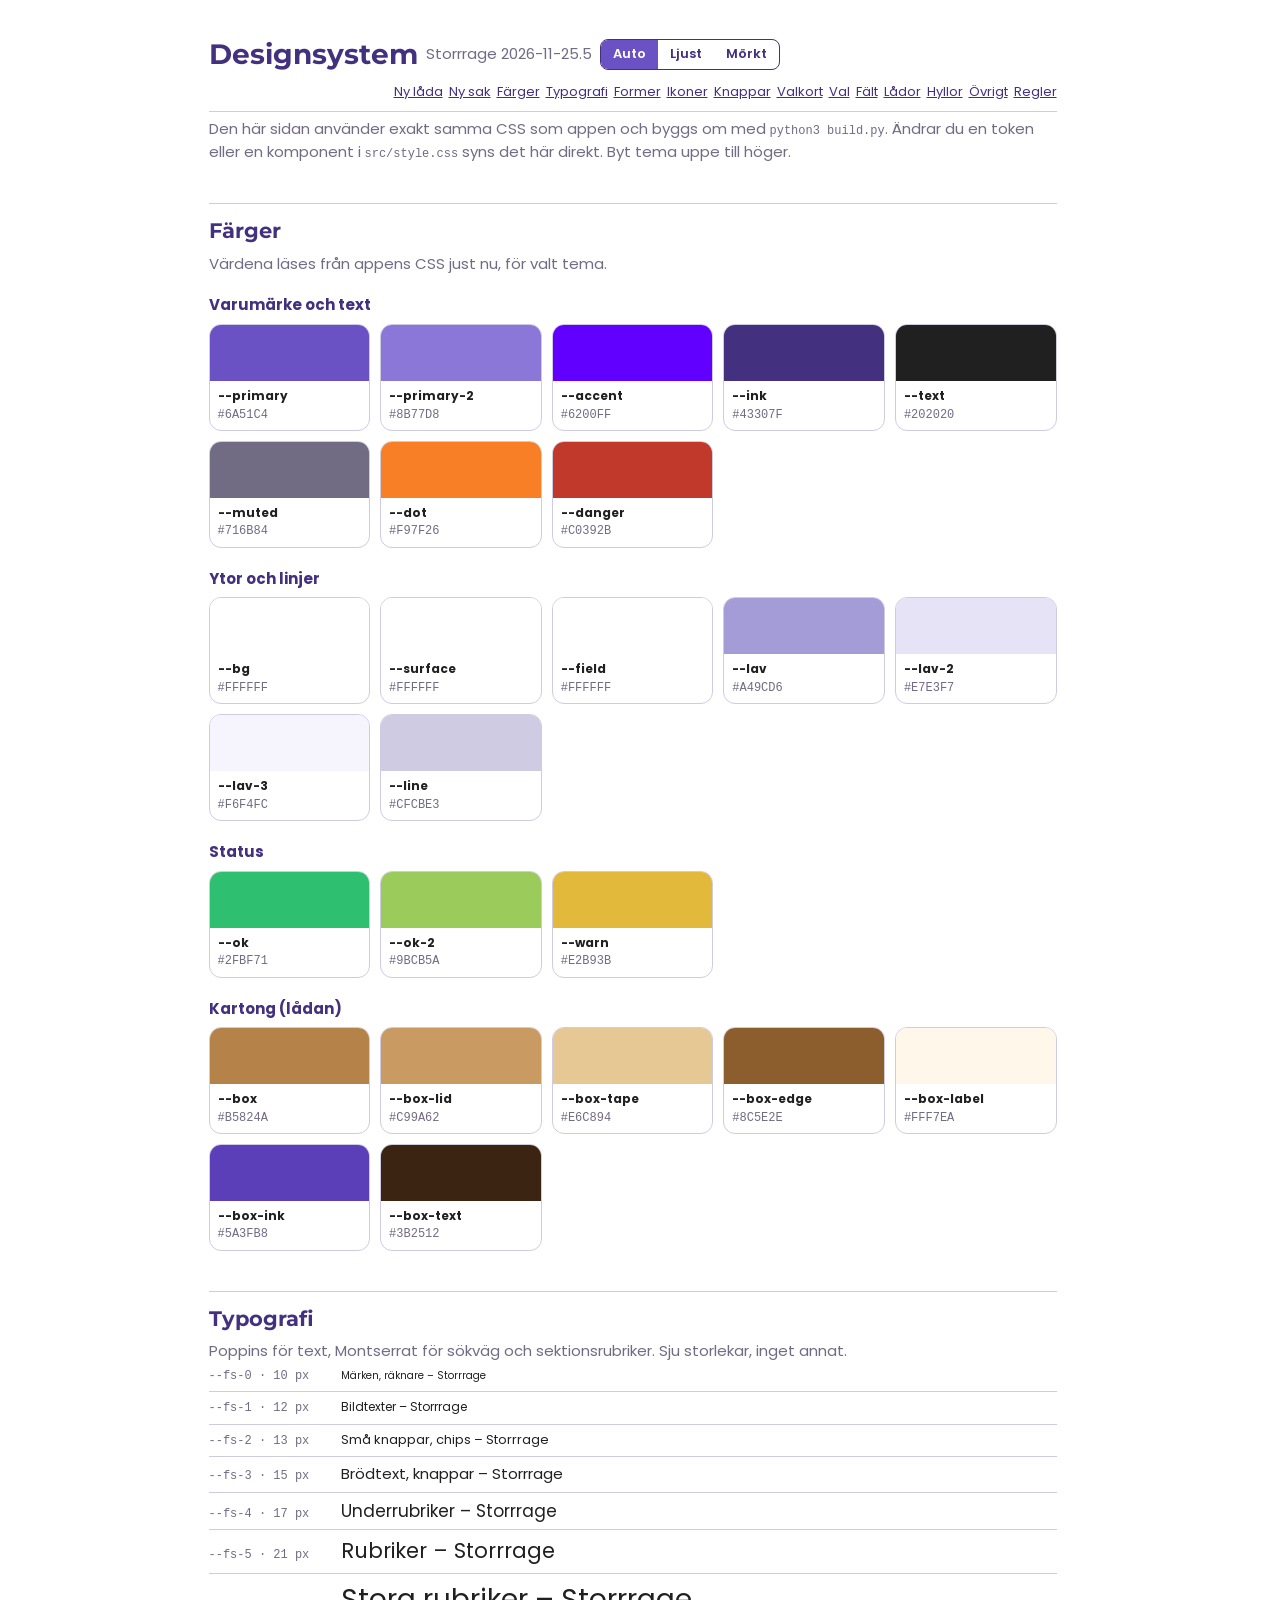
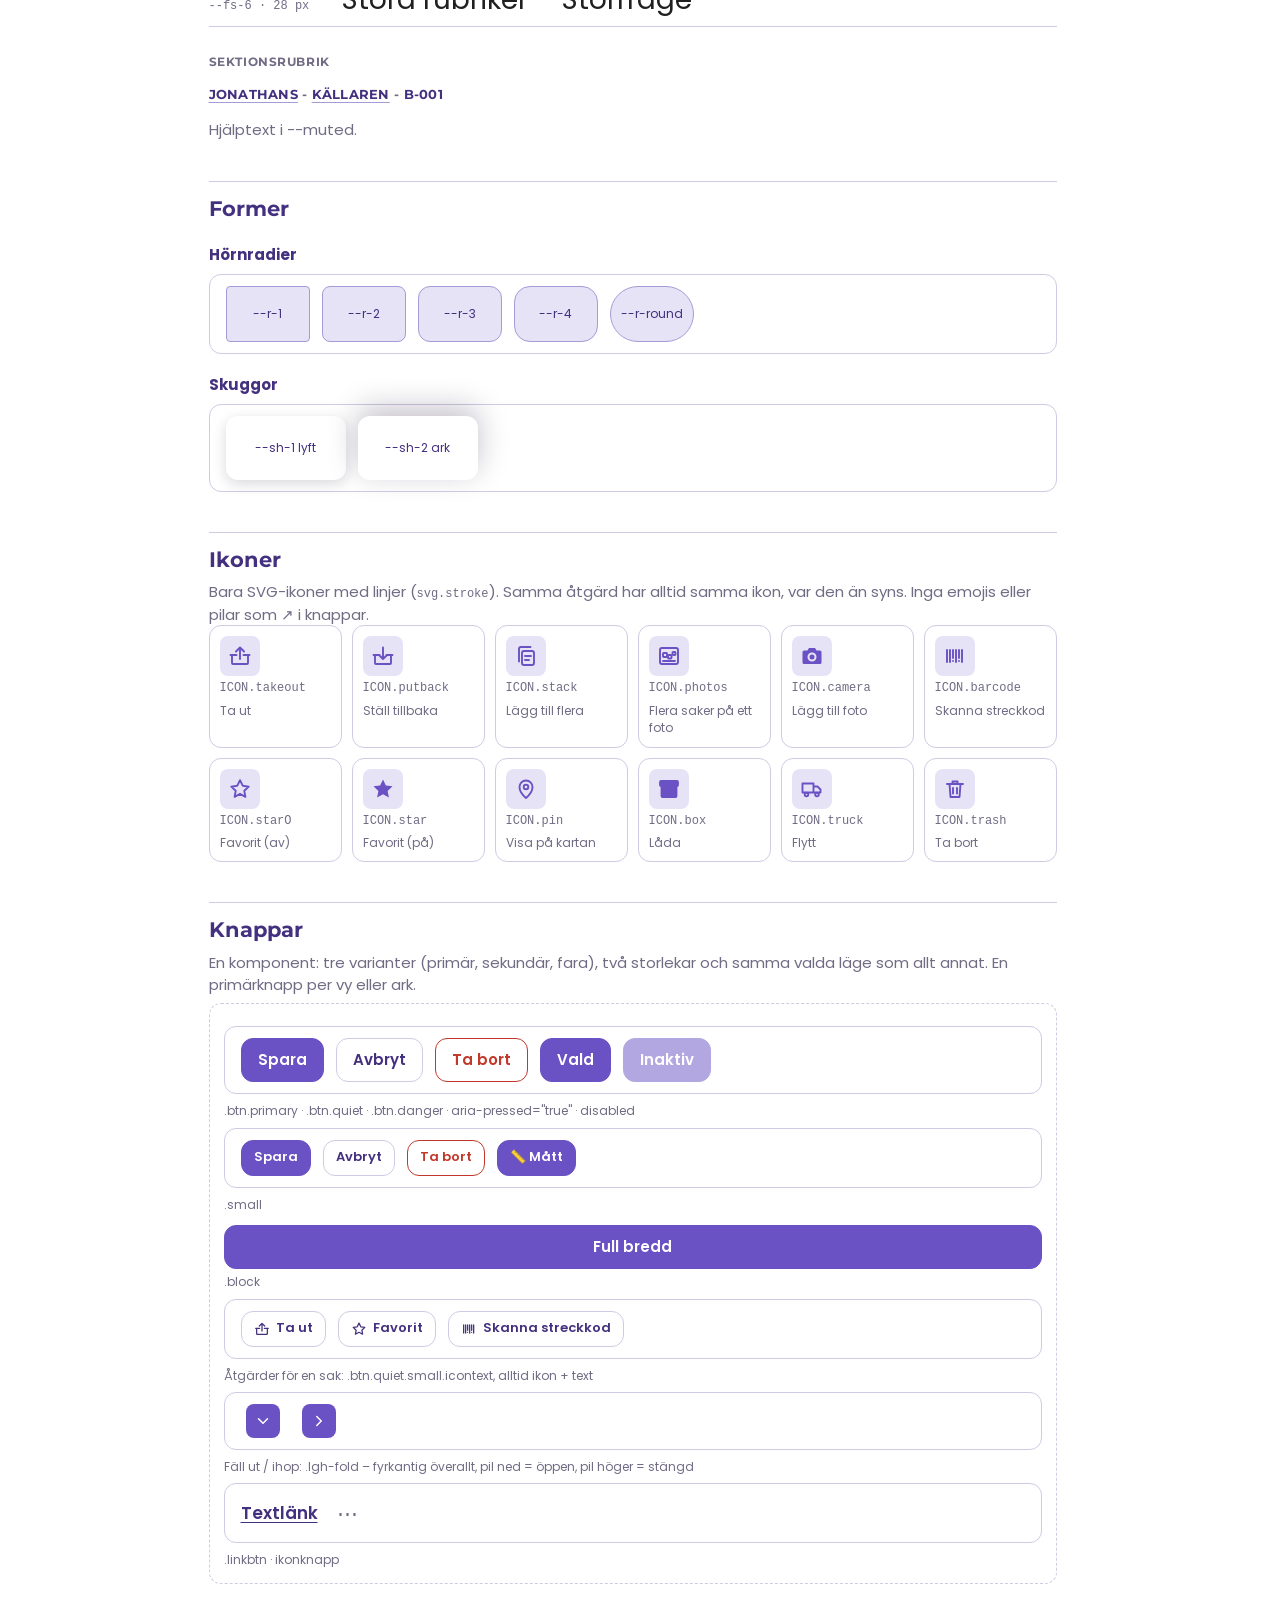
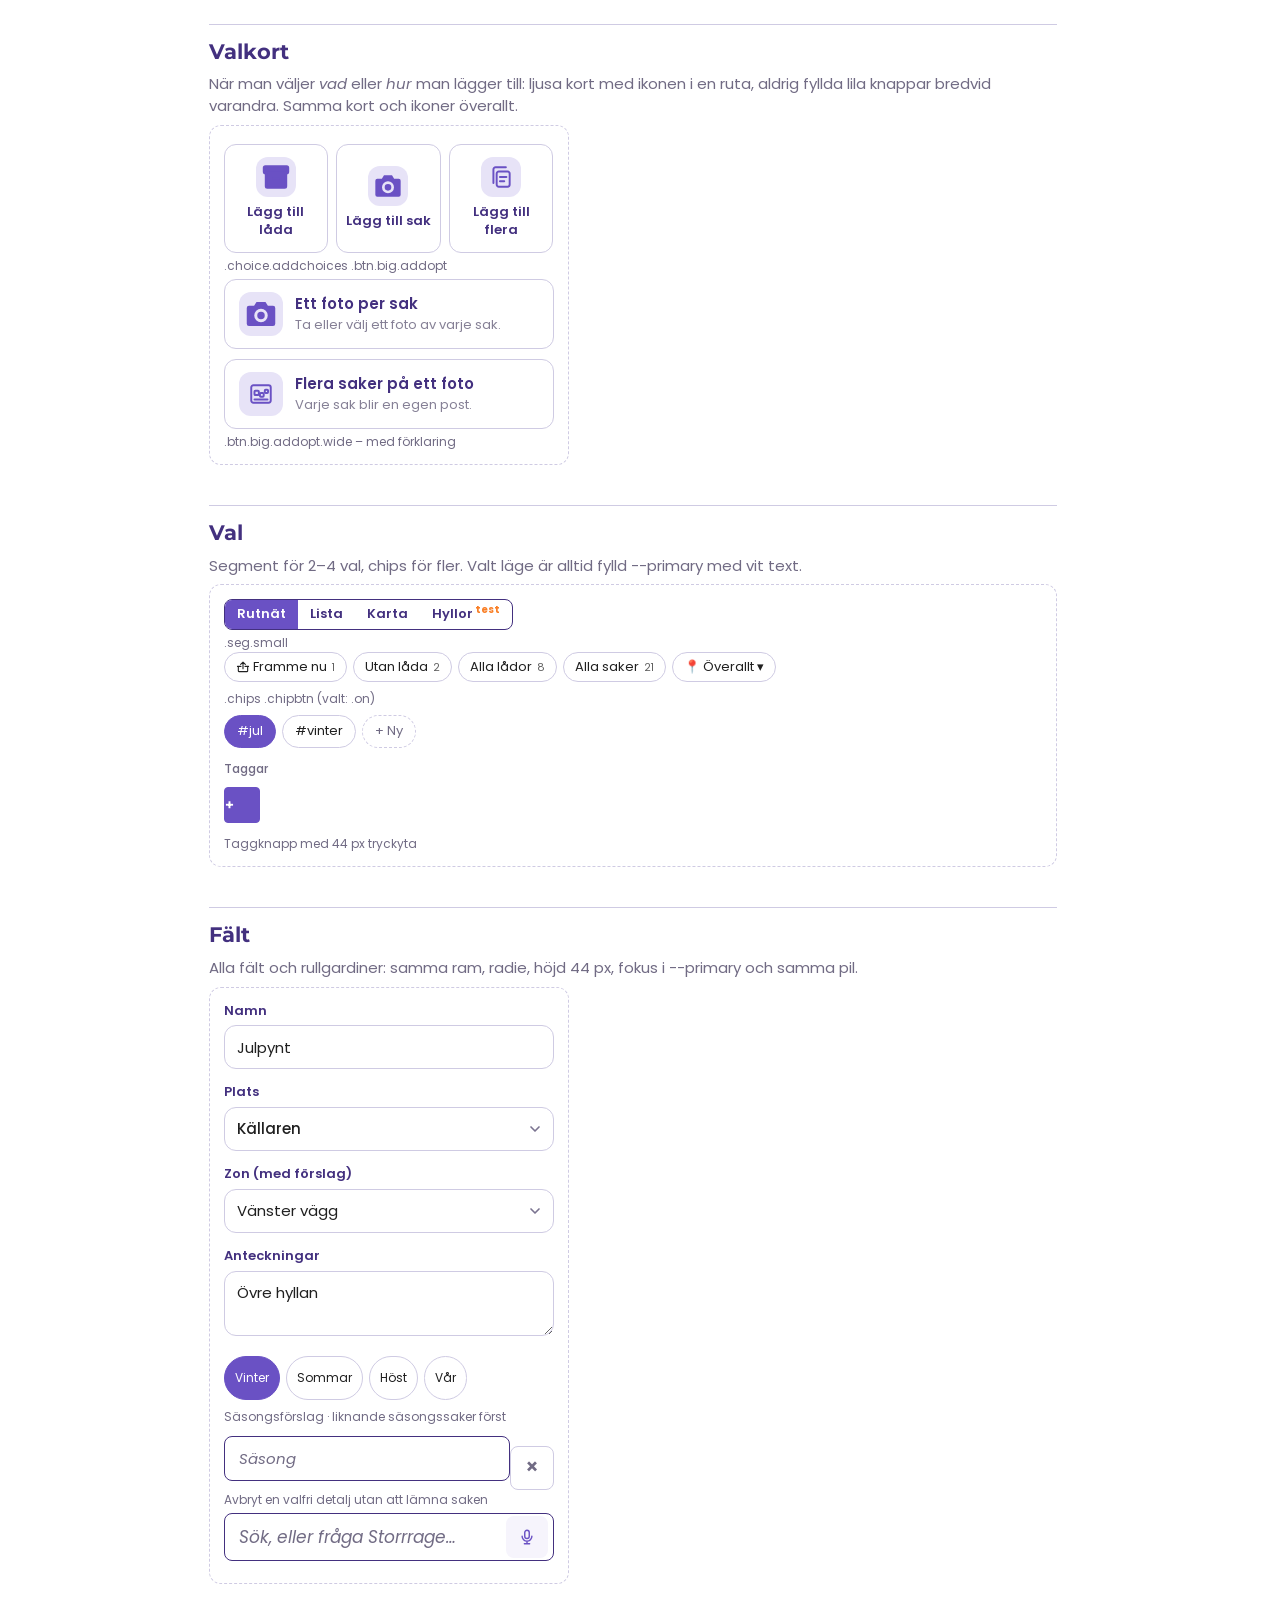
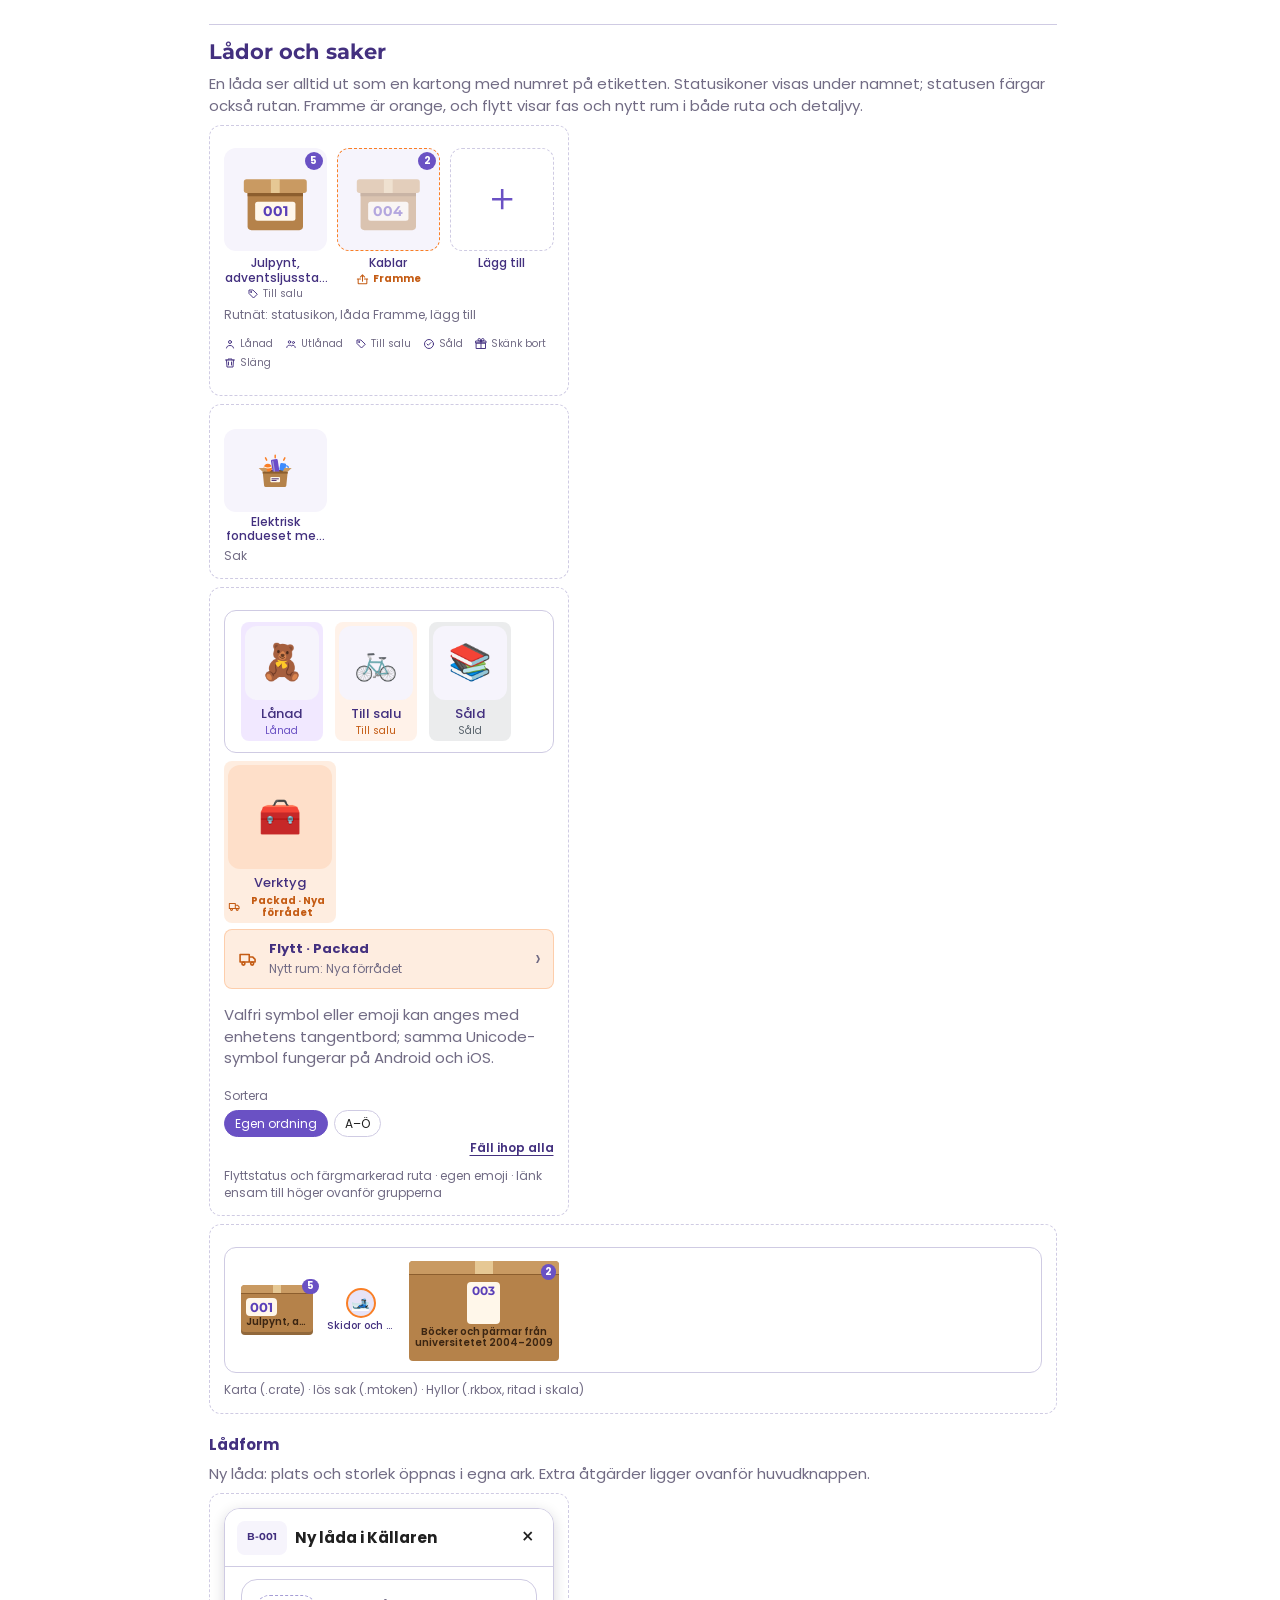
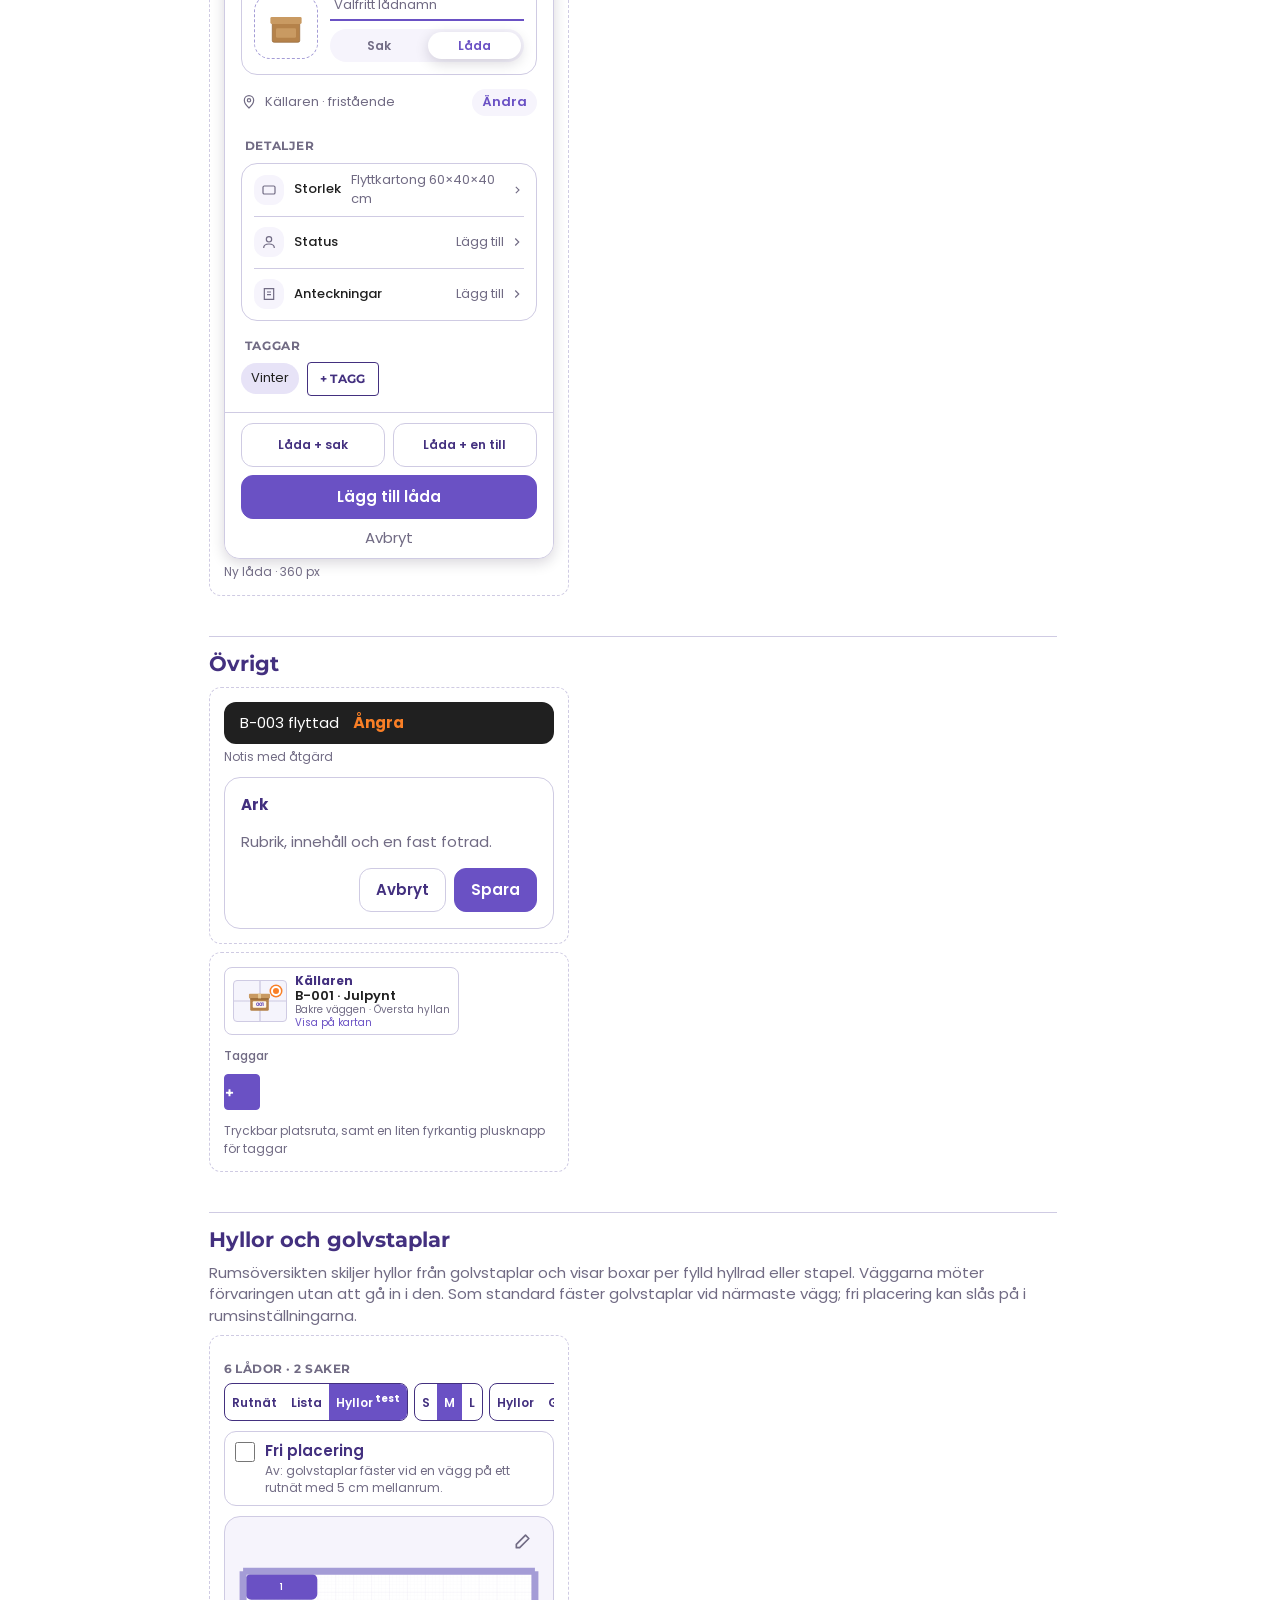
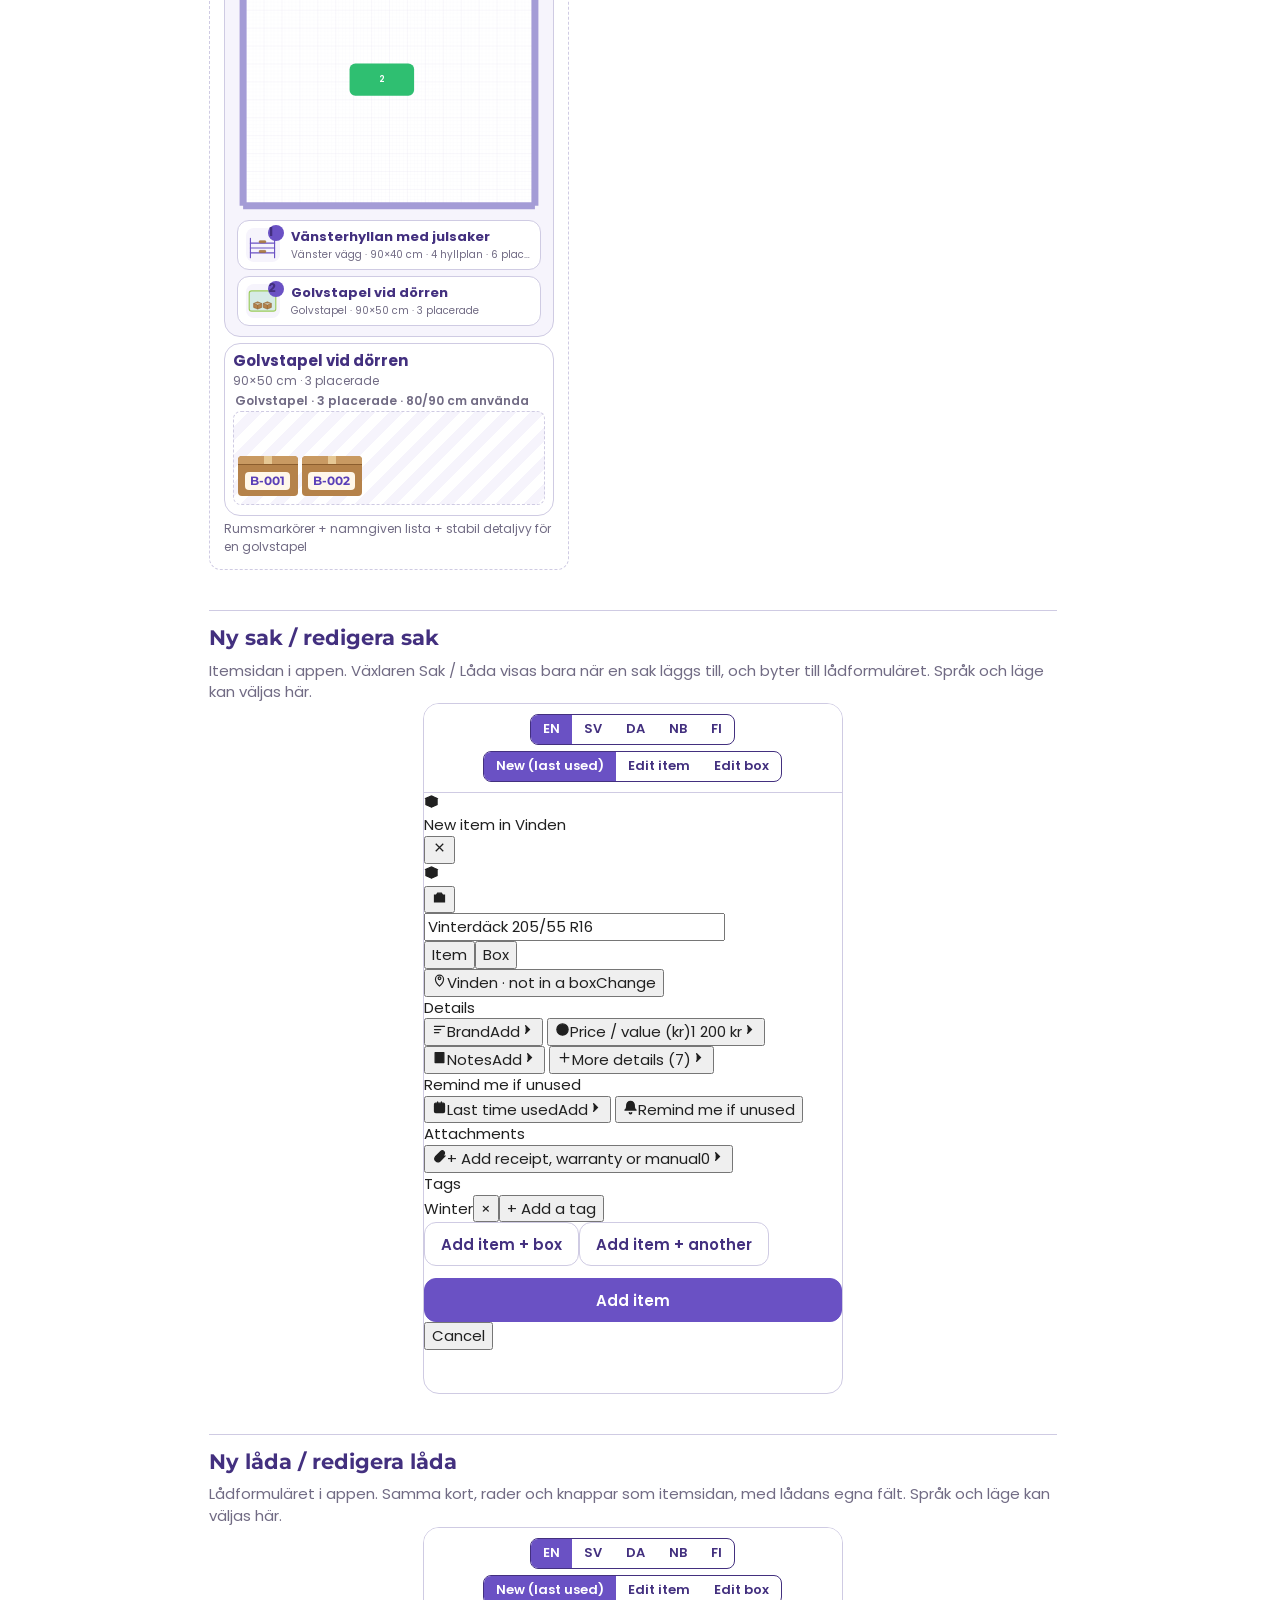
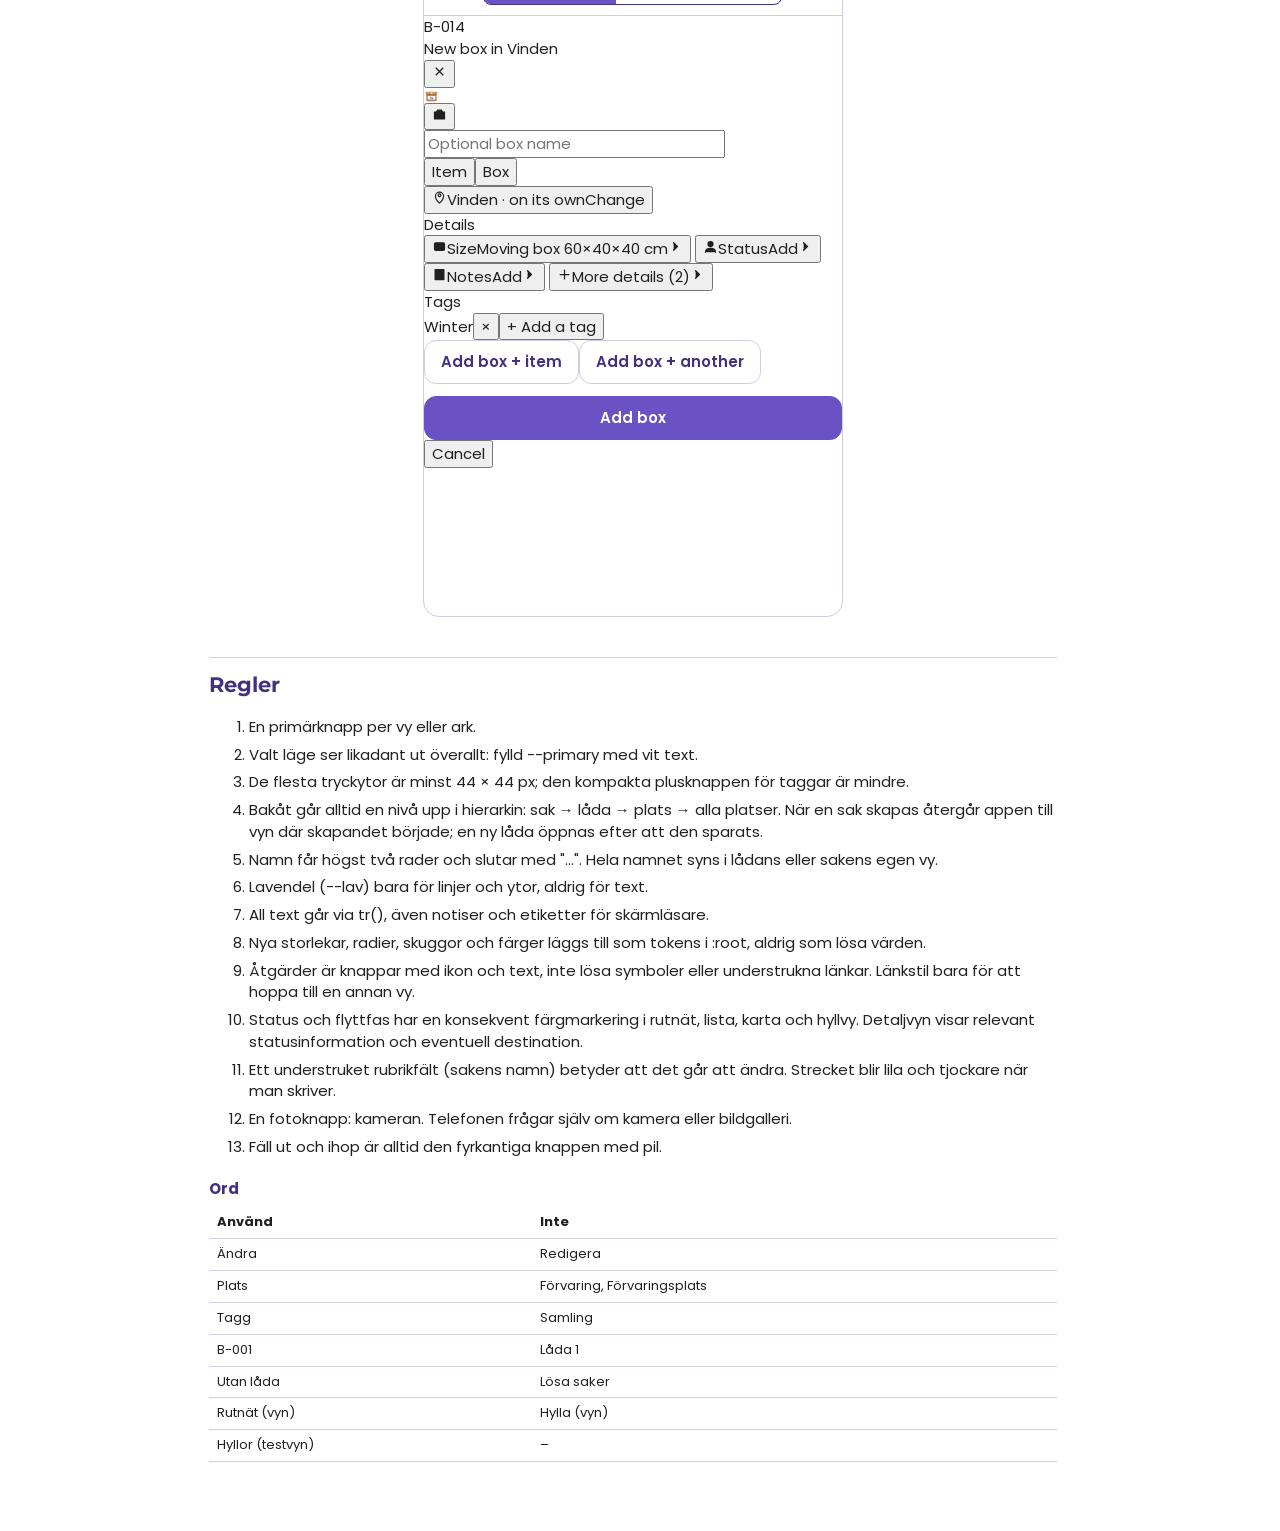
==== commit 47ffafa6: "new test" ====
--- a/styleguide.html
+++ b/styleguide.html
@@ -1537,7 +1537,7 @@
 <body>
 <div class="sg">
   <div class="sgbar">
-    <h1>Designsystem</h1><span class="hint">Storrrage 2026-11-25.1</span>
+    <h1>Designsystem</h1><span class="hint">Storrrage 2026-11-25.5</span>
     <div class="seg small" id="themeSeg"><button class="on" data-t="">Auto</button><button data-t="light">Ljust</button><button data-t="dark">Mörkt</button></div>
     <nav><a href="#ny-lada">Ny låda</a><a href="#ny-sak">Ny sak</a><a href="#farger">Färger</a><a href="#typo">Typografi</a><a href="#former">Former</a><a href="#ikoner">Ikoner</a><a href="#knappar">Knappar</a><a href="#kort">Valkort</a><a href="#val">Val</a><a href="#falt">Fält</a><a href="#lador">Lådor</a><a href="#hyllor">Hyllor</a><a href="#ovrigt">Övrigt</a><a href="#regler">Regler</a></nav>
   </div>
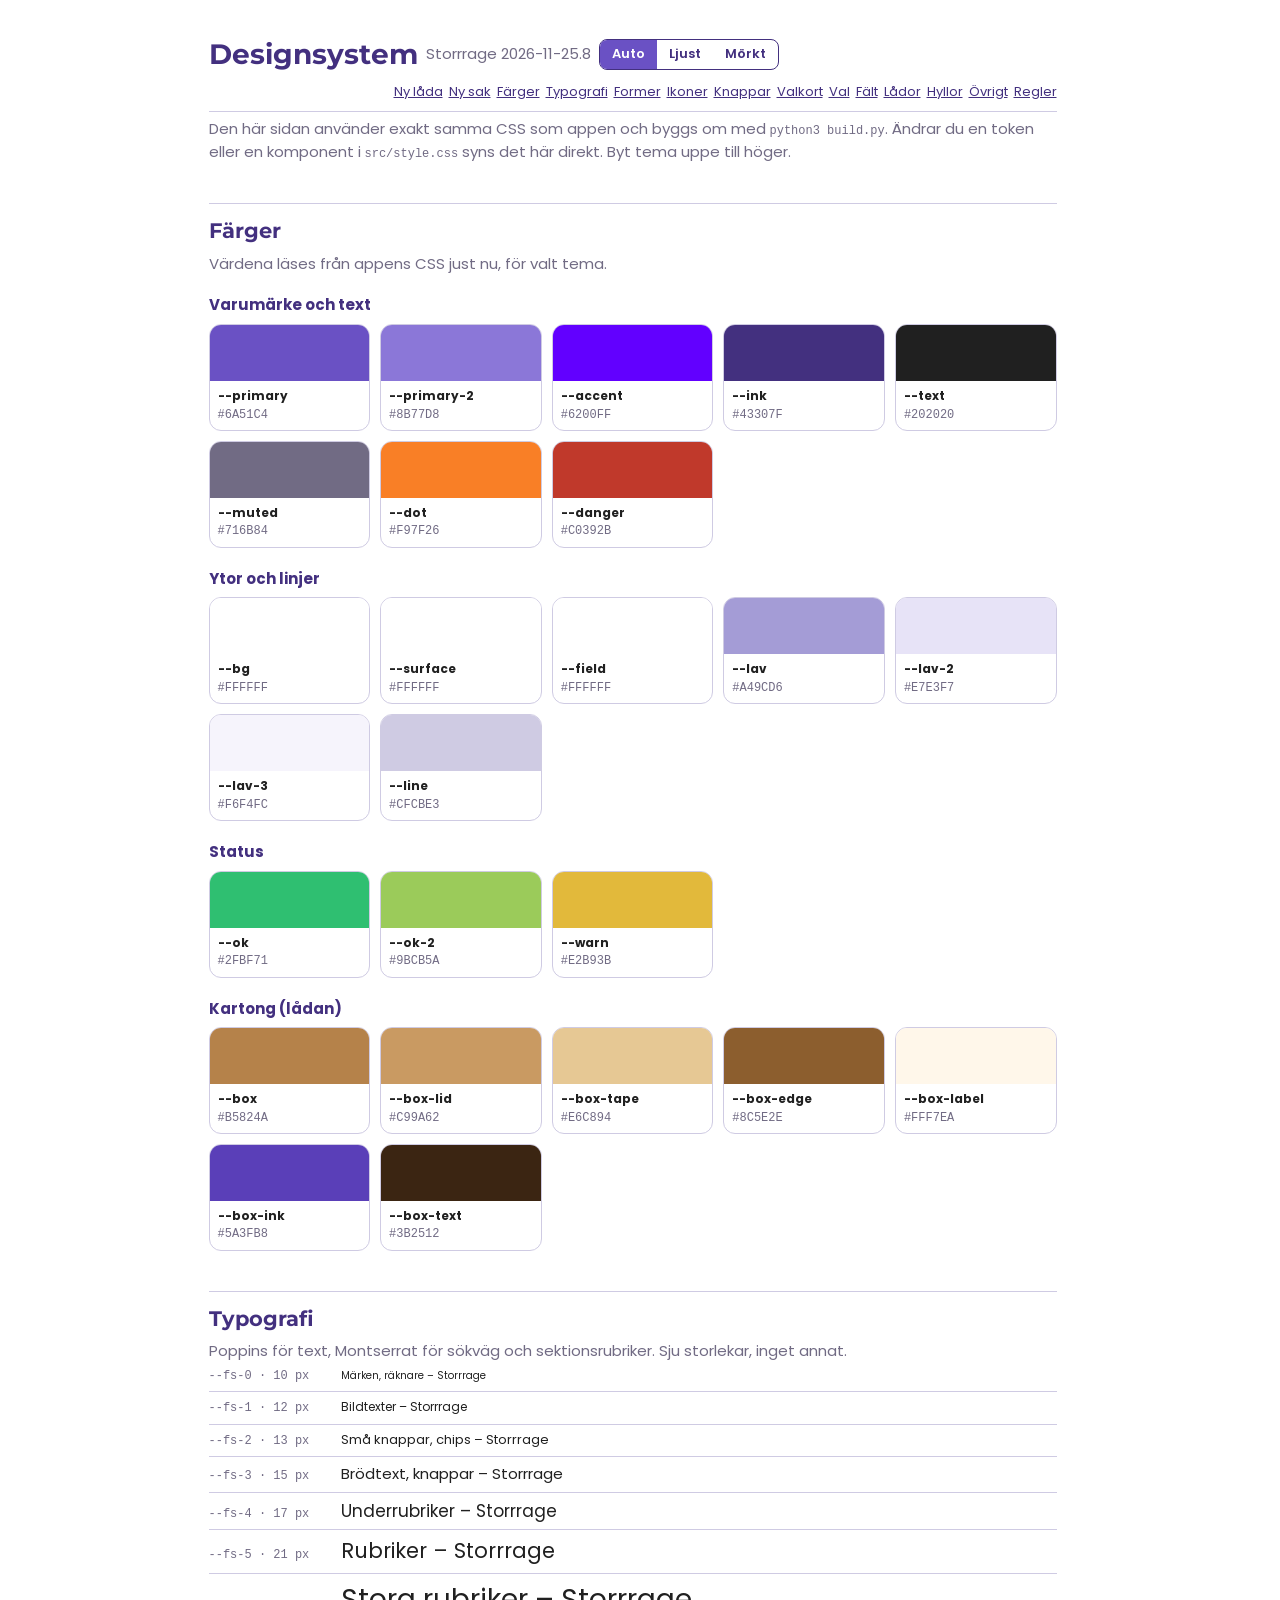
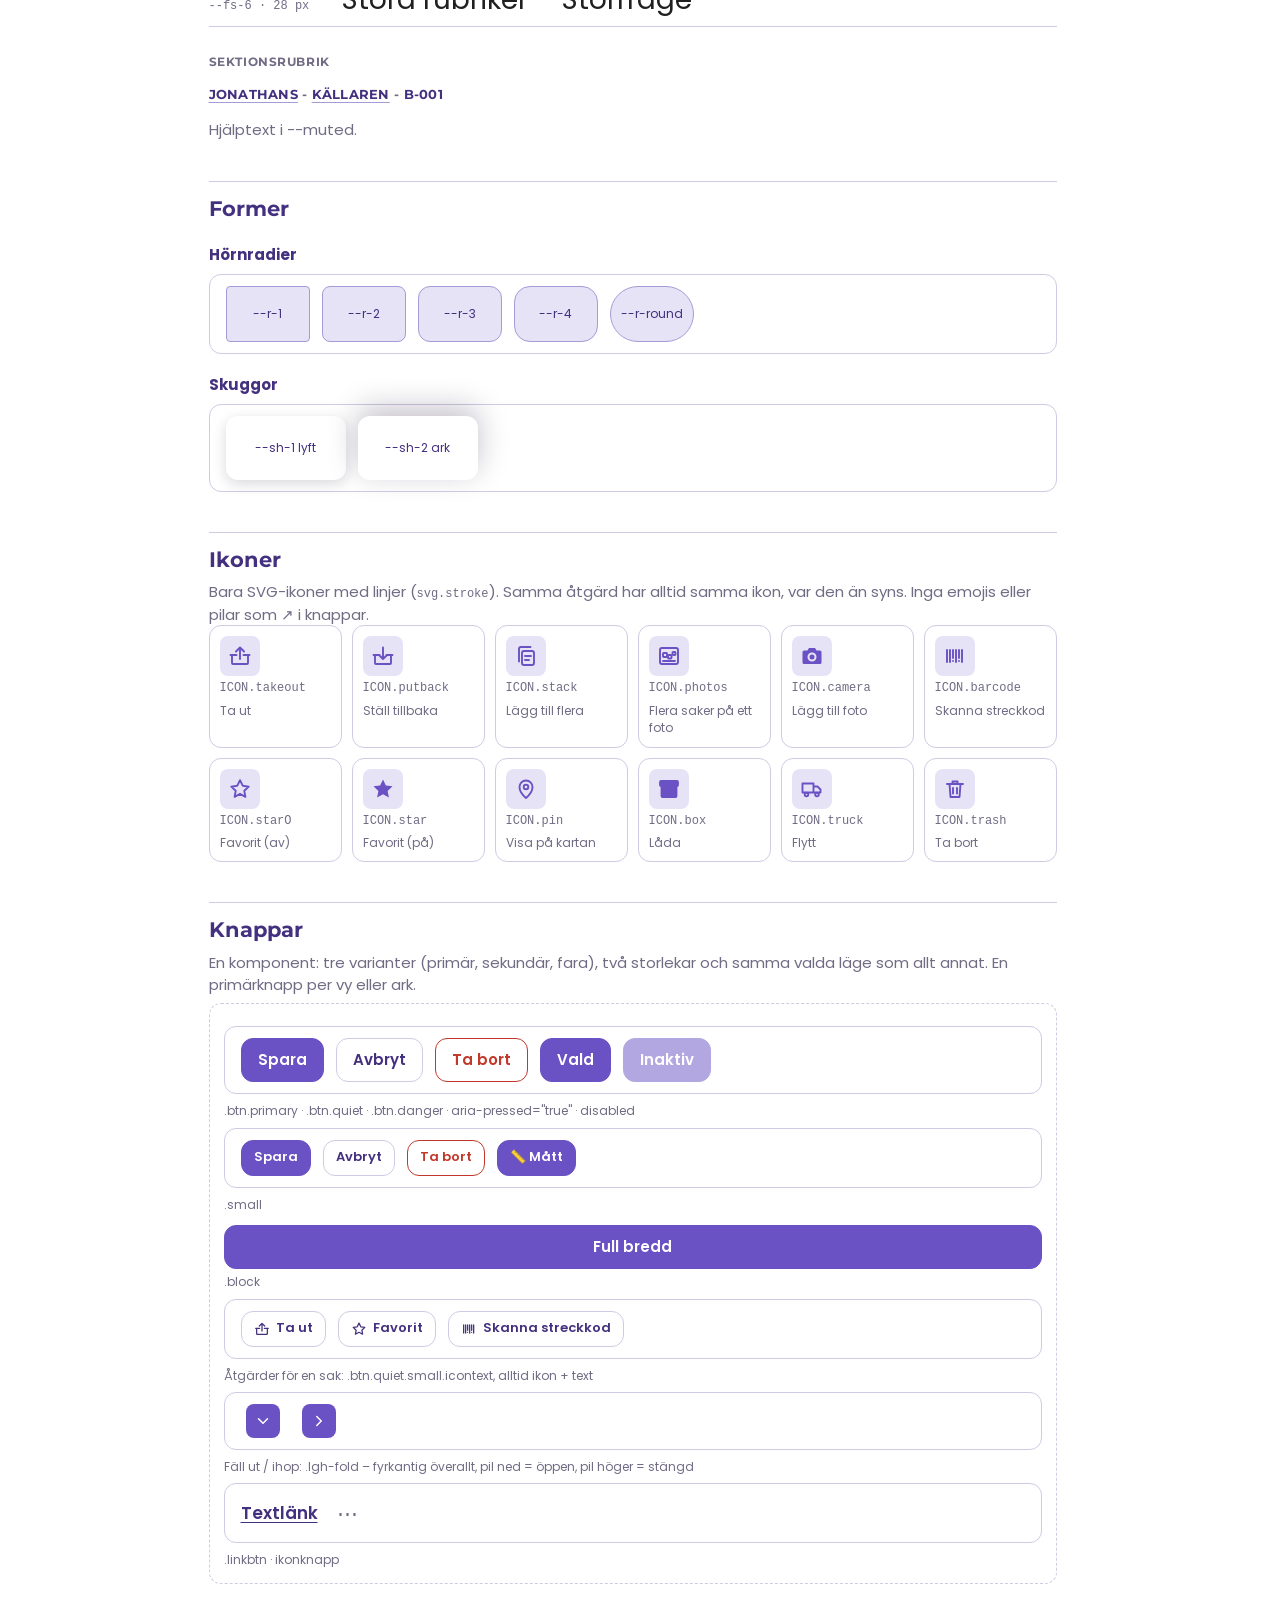
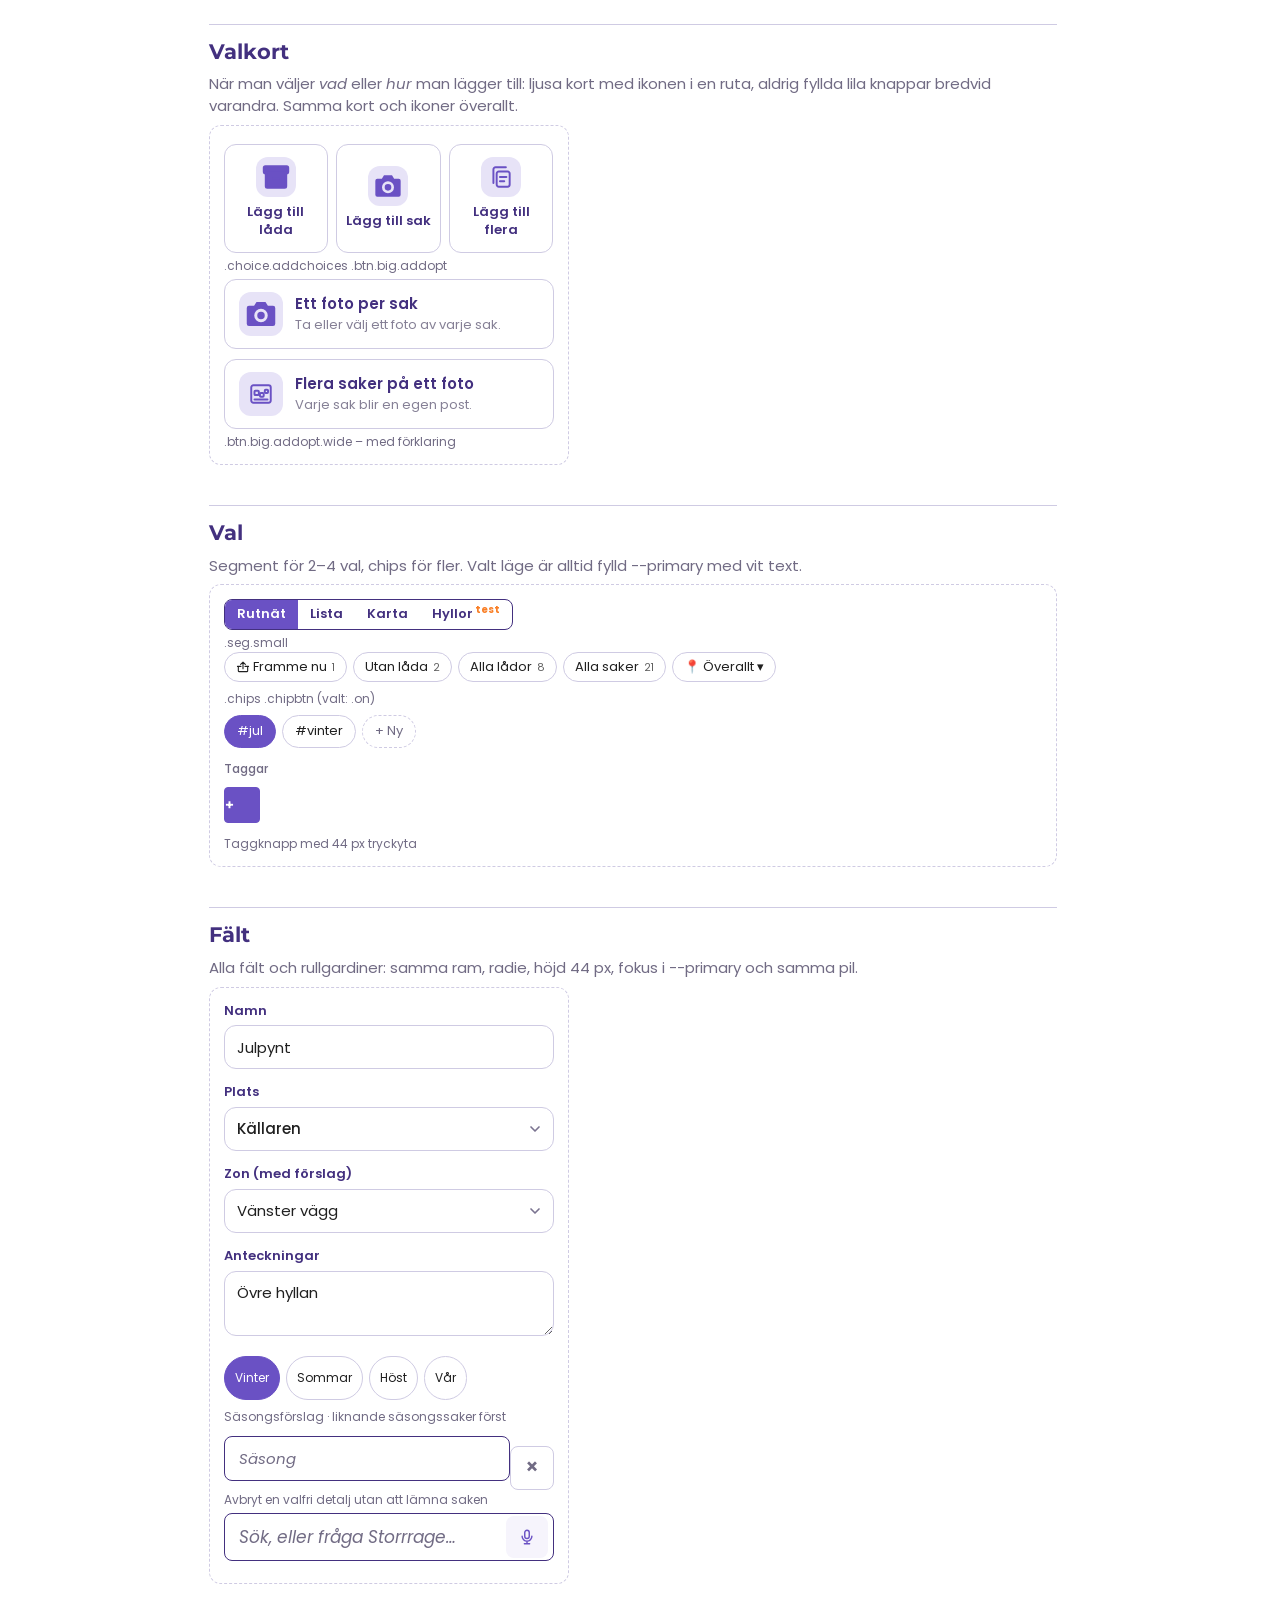
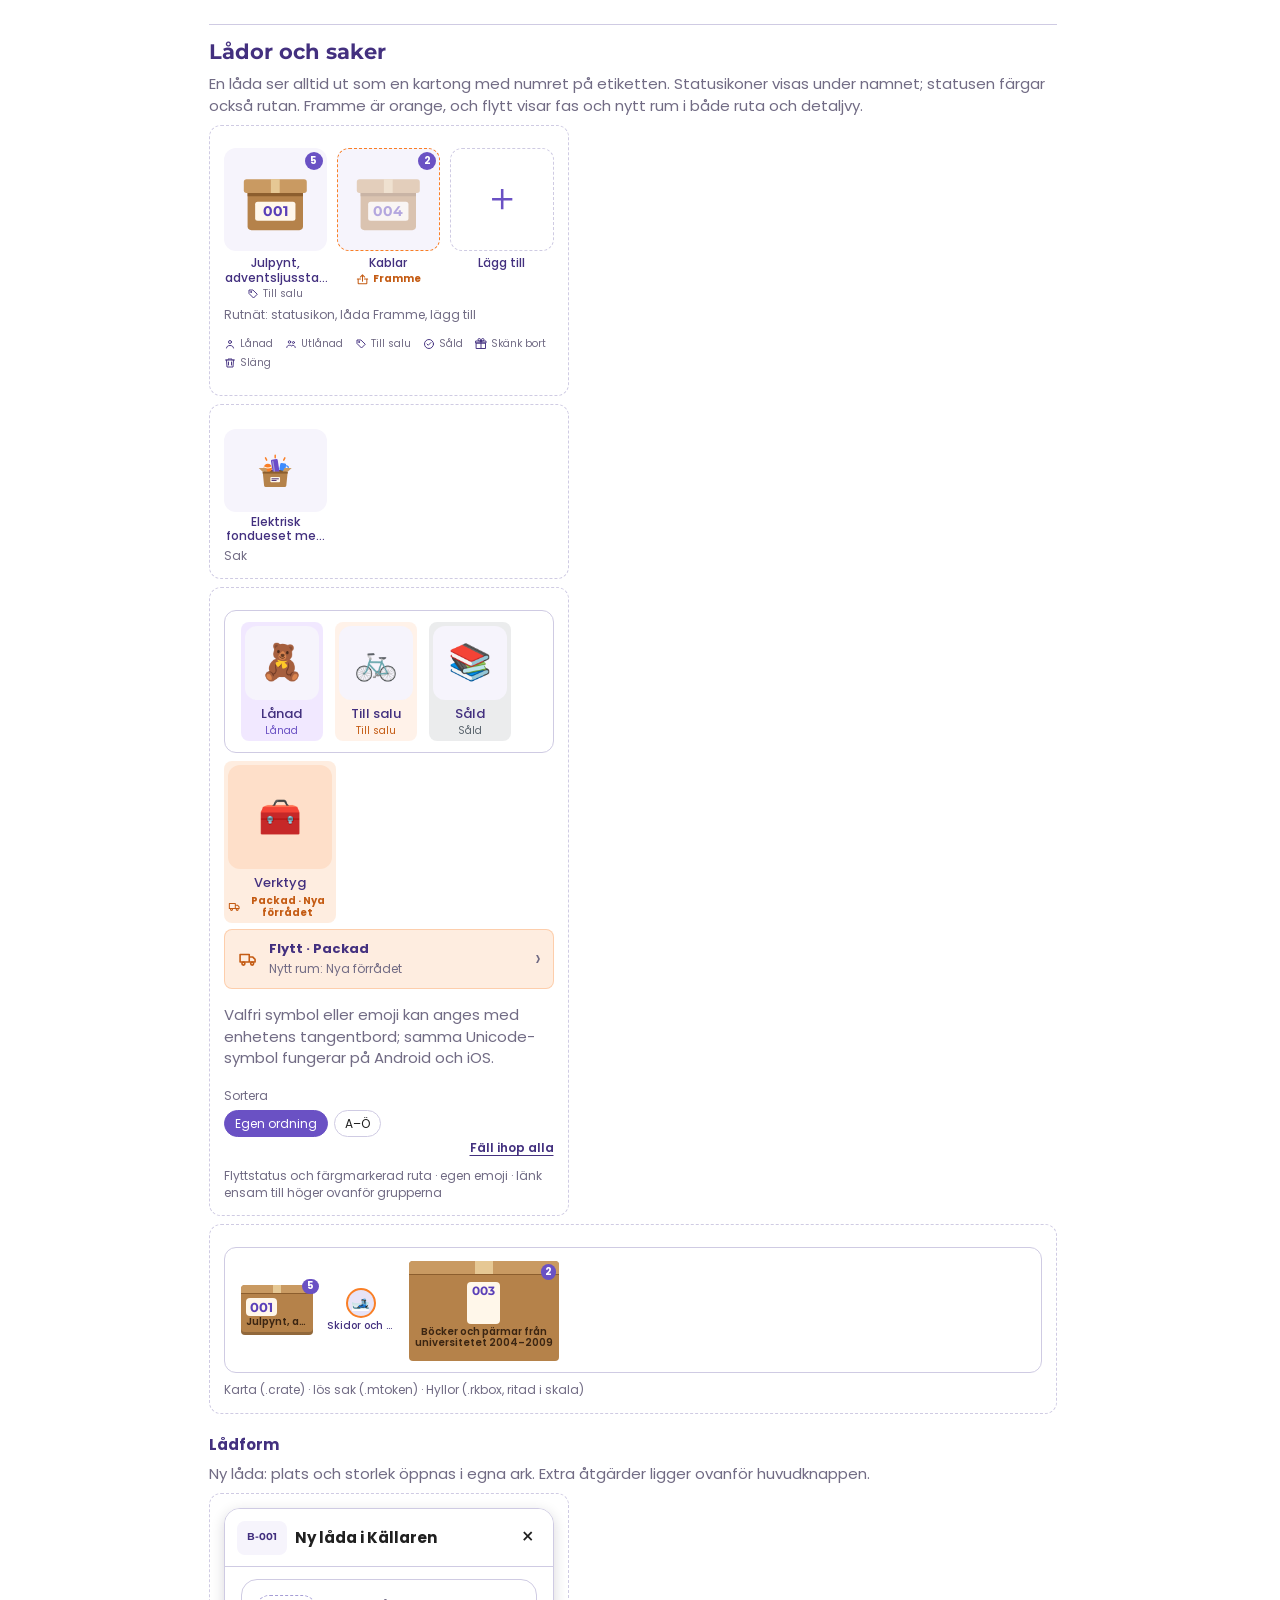
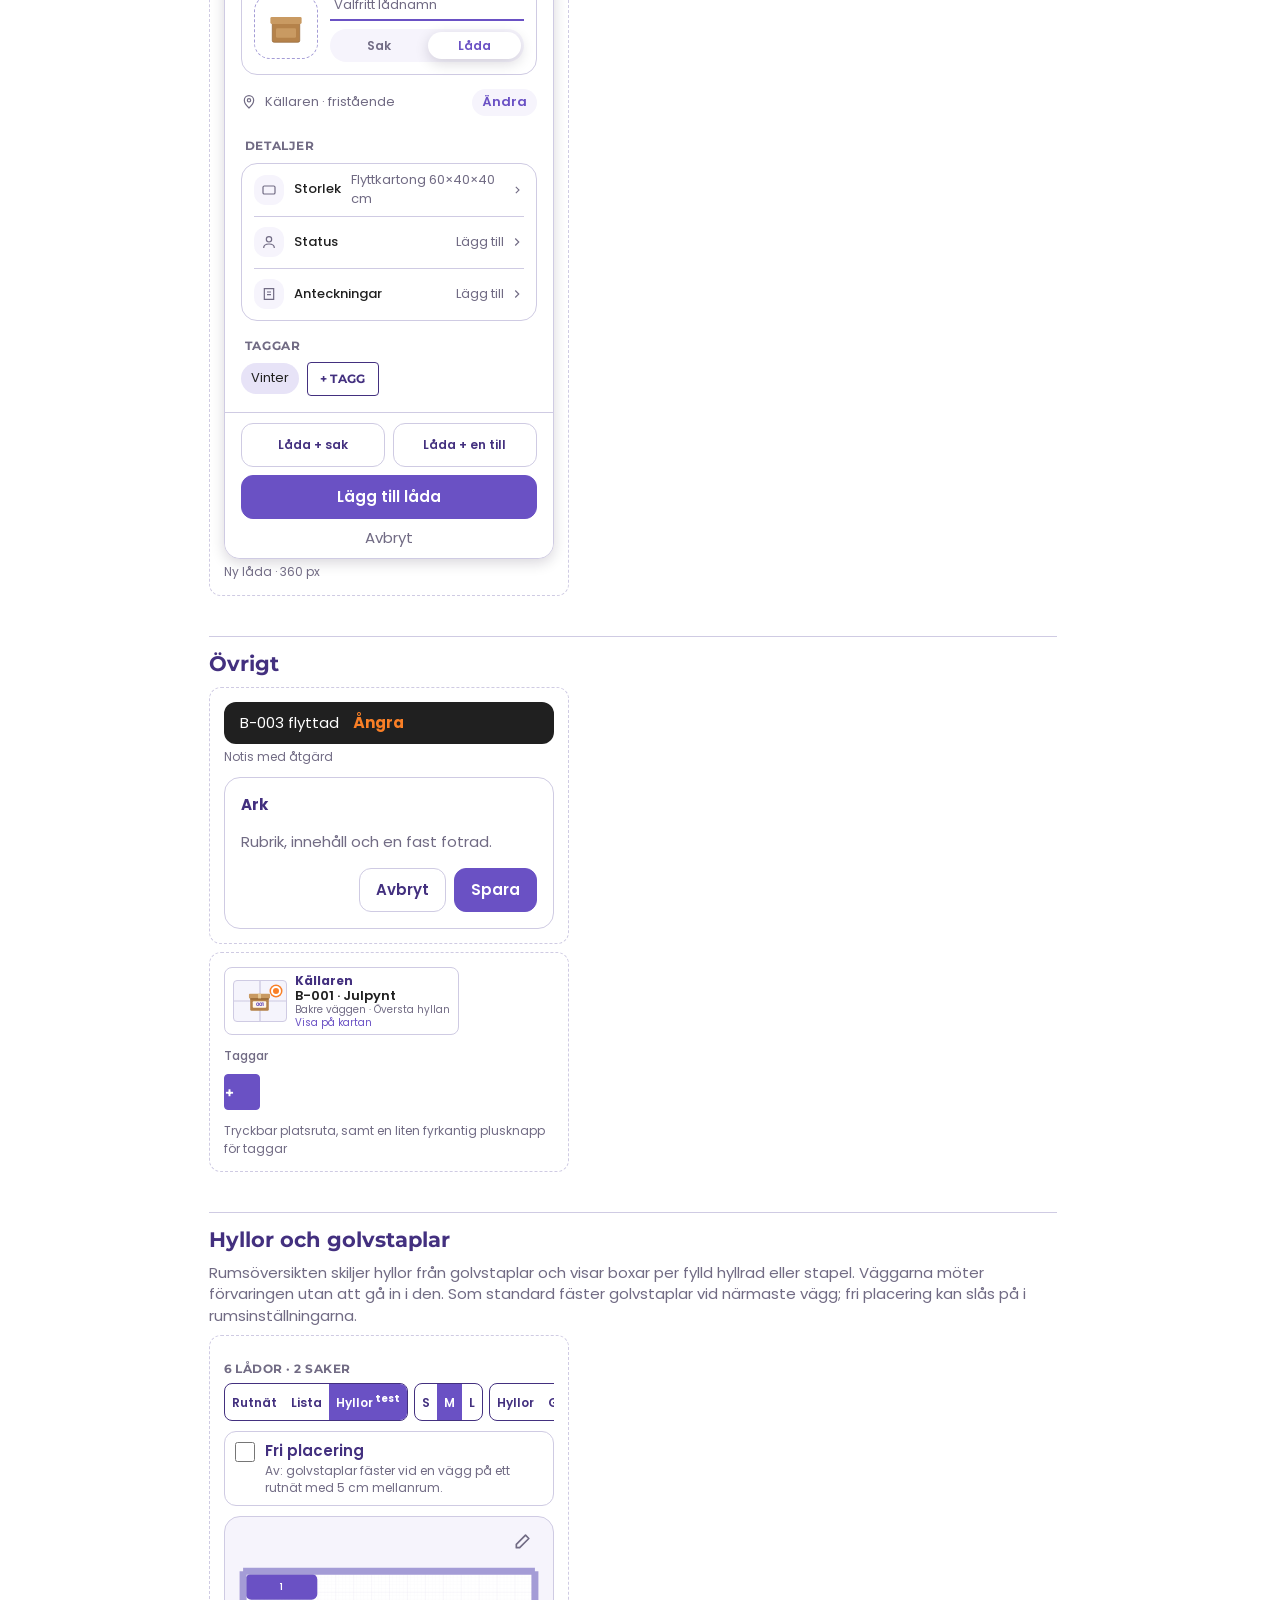
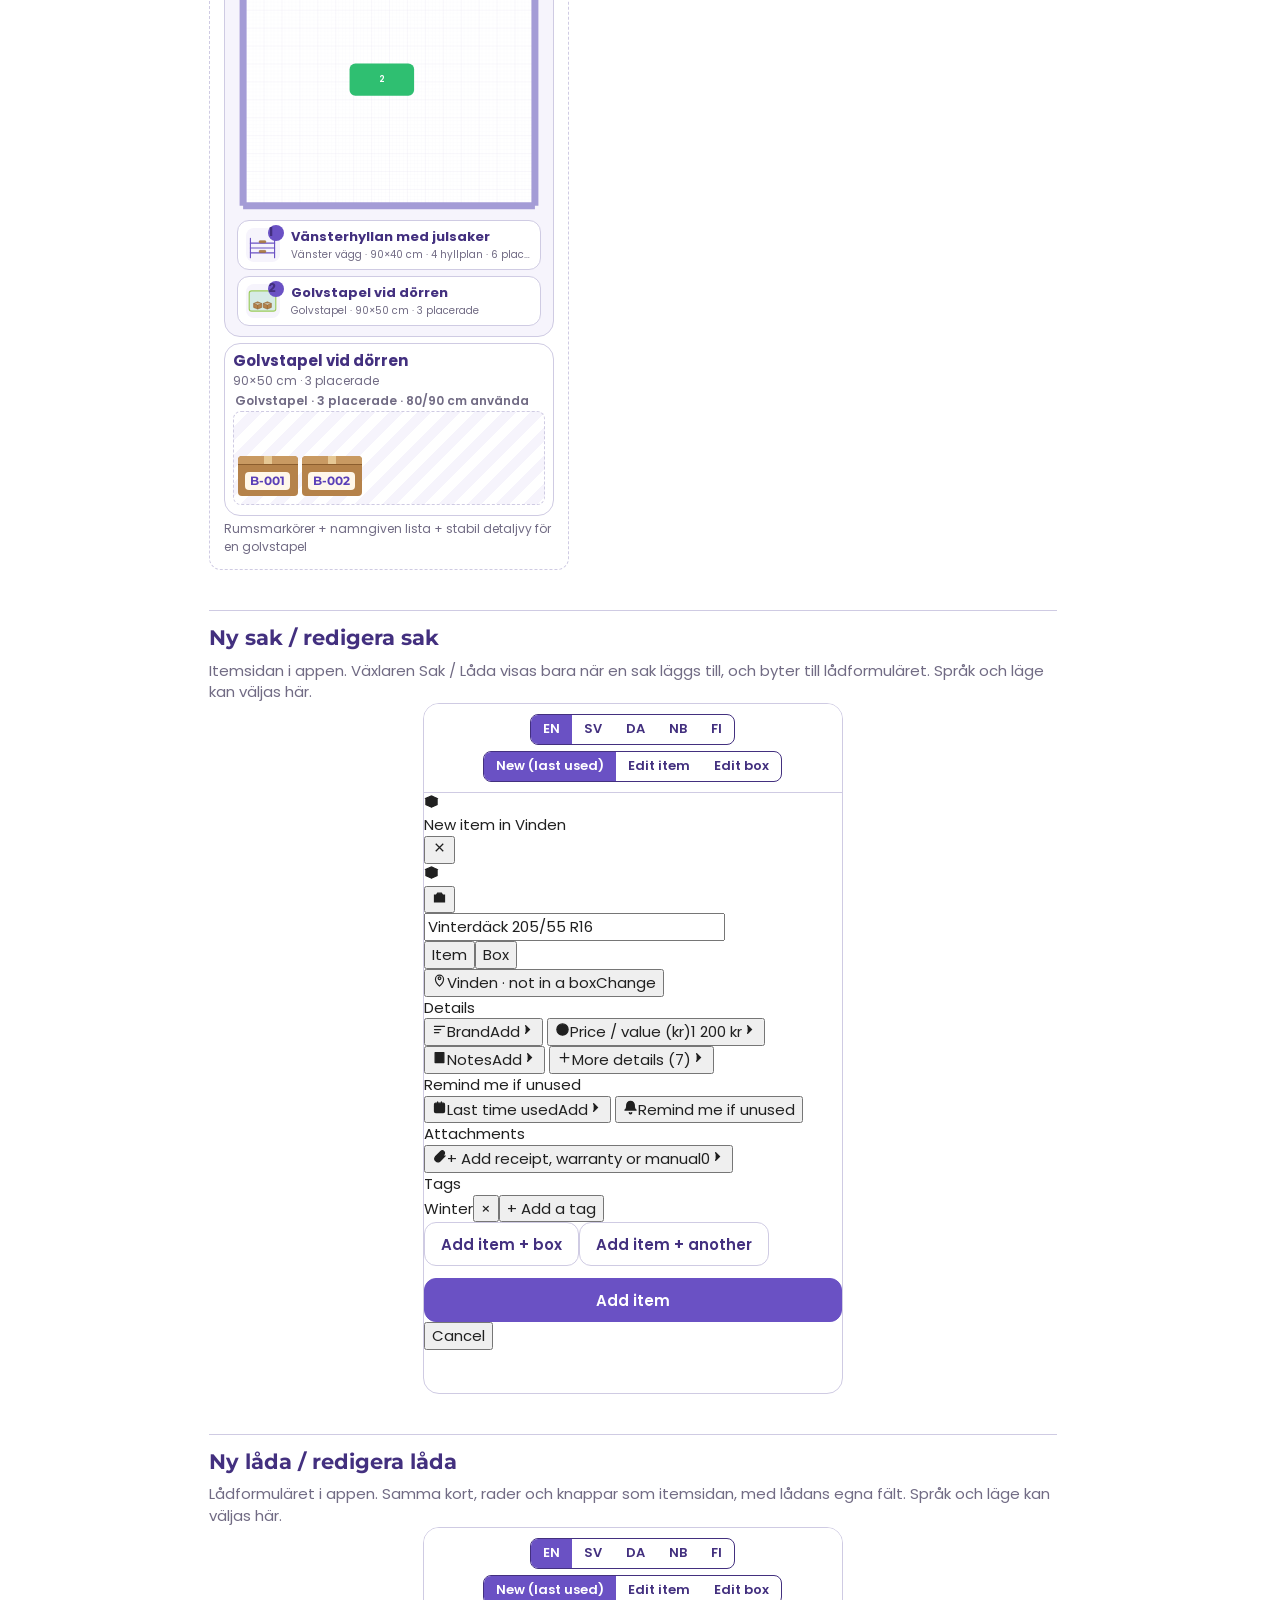
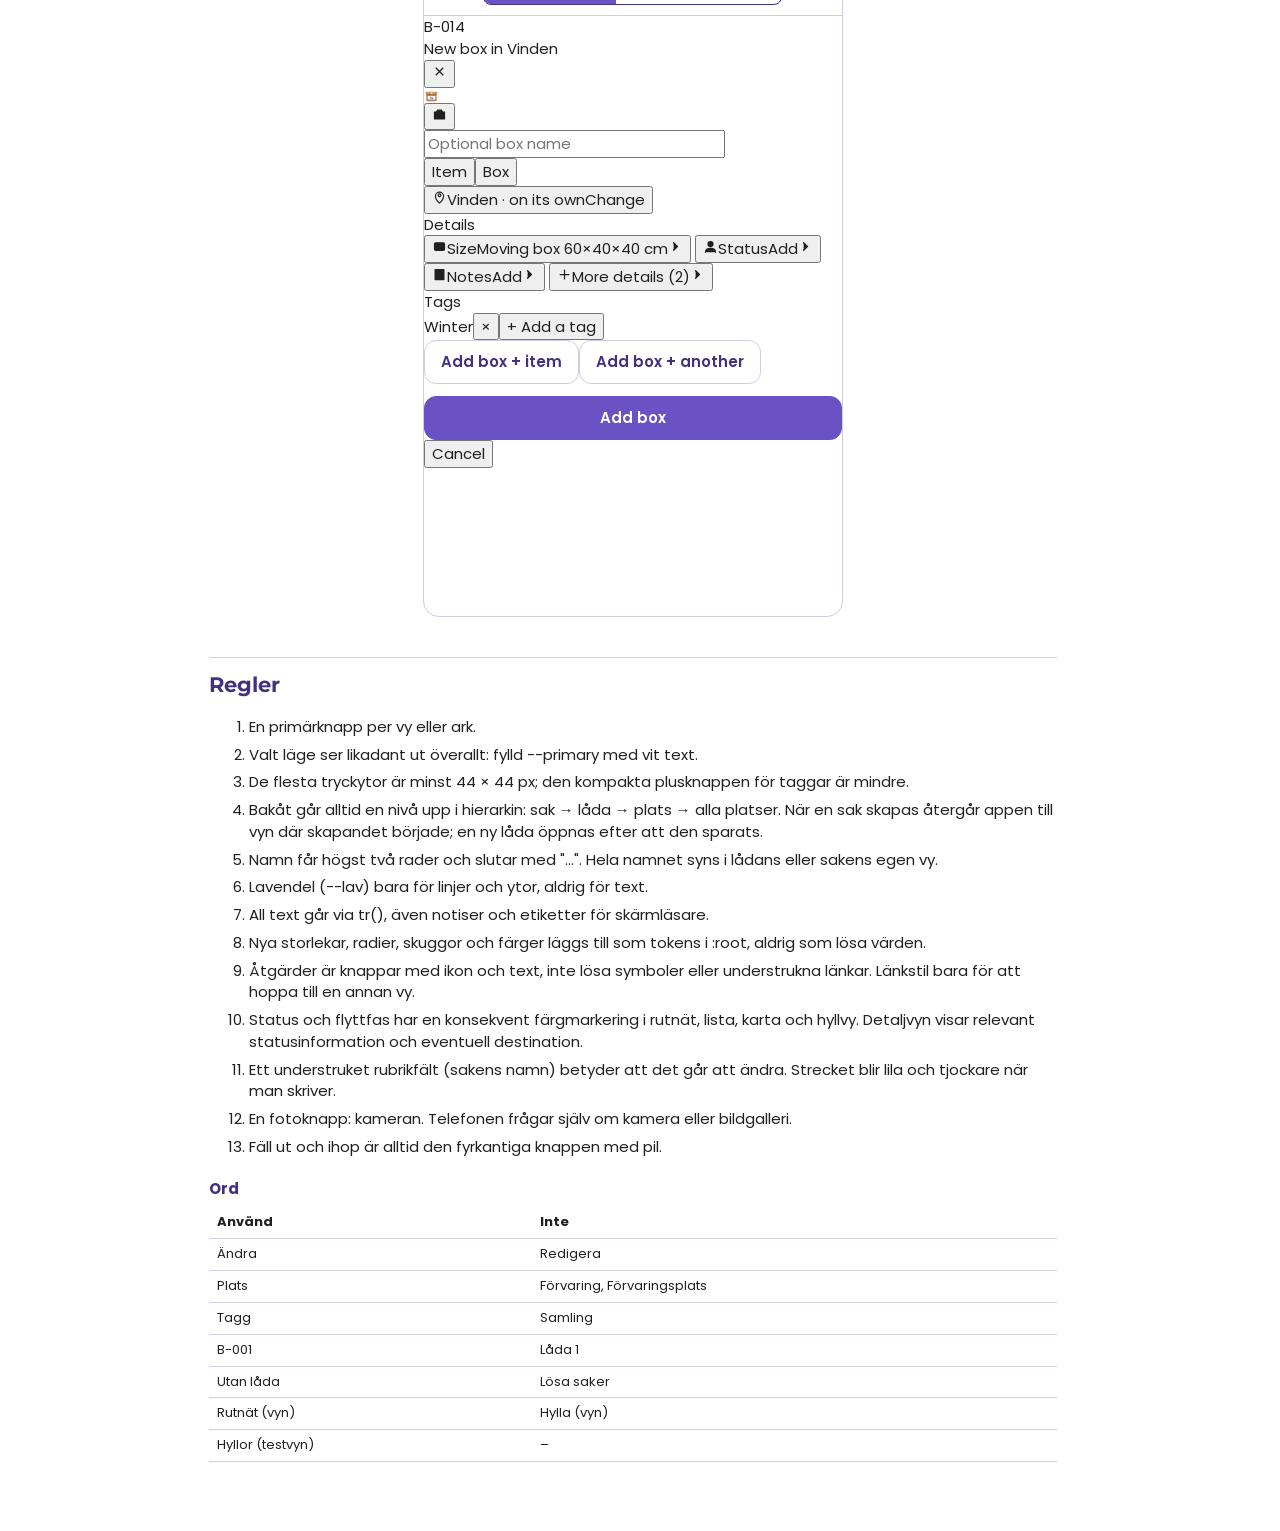
==== commit fbf9b46d: "new test with items" ====
--- a/styleguide.html
+++ b/styleguide.html
@@ -1537,7 +1537,7 @@
 <body>
 <div class="sg">
   <div class="sgbar">
-    <h1>Designsystem</h1><span class="hint">Storrrage 2026-11-25.5</span>
+    <h1>Designsystem</h1><span class="hint">Storrrage 2026-11-25.8</span>
     <div class="seg small" id="themeSeg"><button class="on" data-t="">Auto</button><button data-t="light">Ljust</button><button data-t="dark">Mörkt</button></div>
     <nav><a href="#ny-lada">Ny låda</a><a href="#ny-sak">Ny sak</a><a href="#farger">Färger</a><a href="#typo">Typografi</a><a href="#former">Former</a><a href="#ikoner">Ikoner</a><a href="#knappar">Knappar</a><a href="#kort">Valkort</a><a href="#val">Val</a><a href="#falt">Fält</a><a href="#lador">Lådor</a><a href="#hyllor">Hyllor</a><a href="#ovrigt">Övrigt</a><a href="#regler">Regler</a></nav>
   </div>
